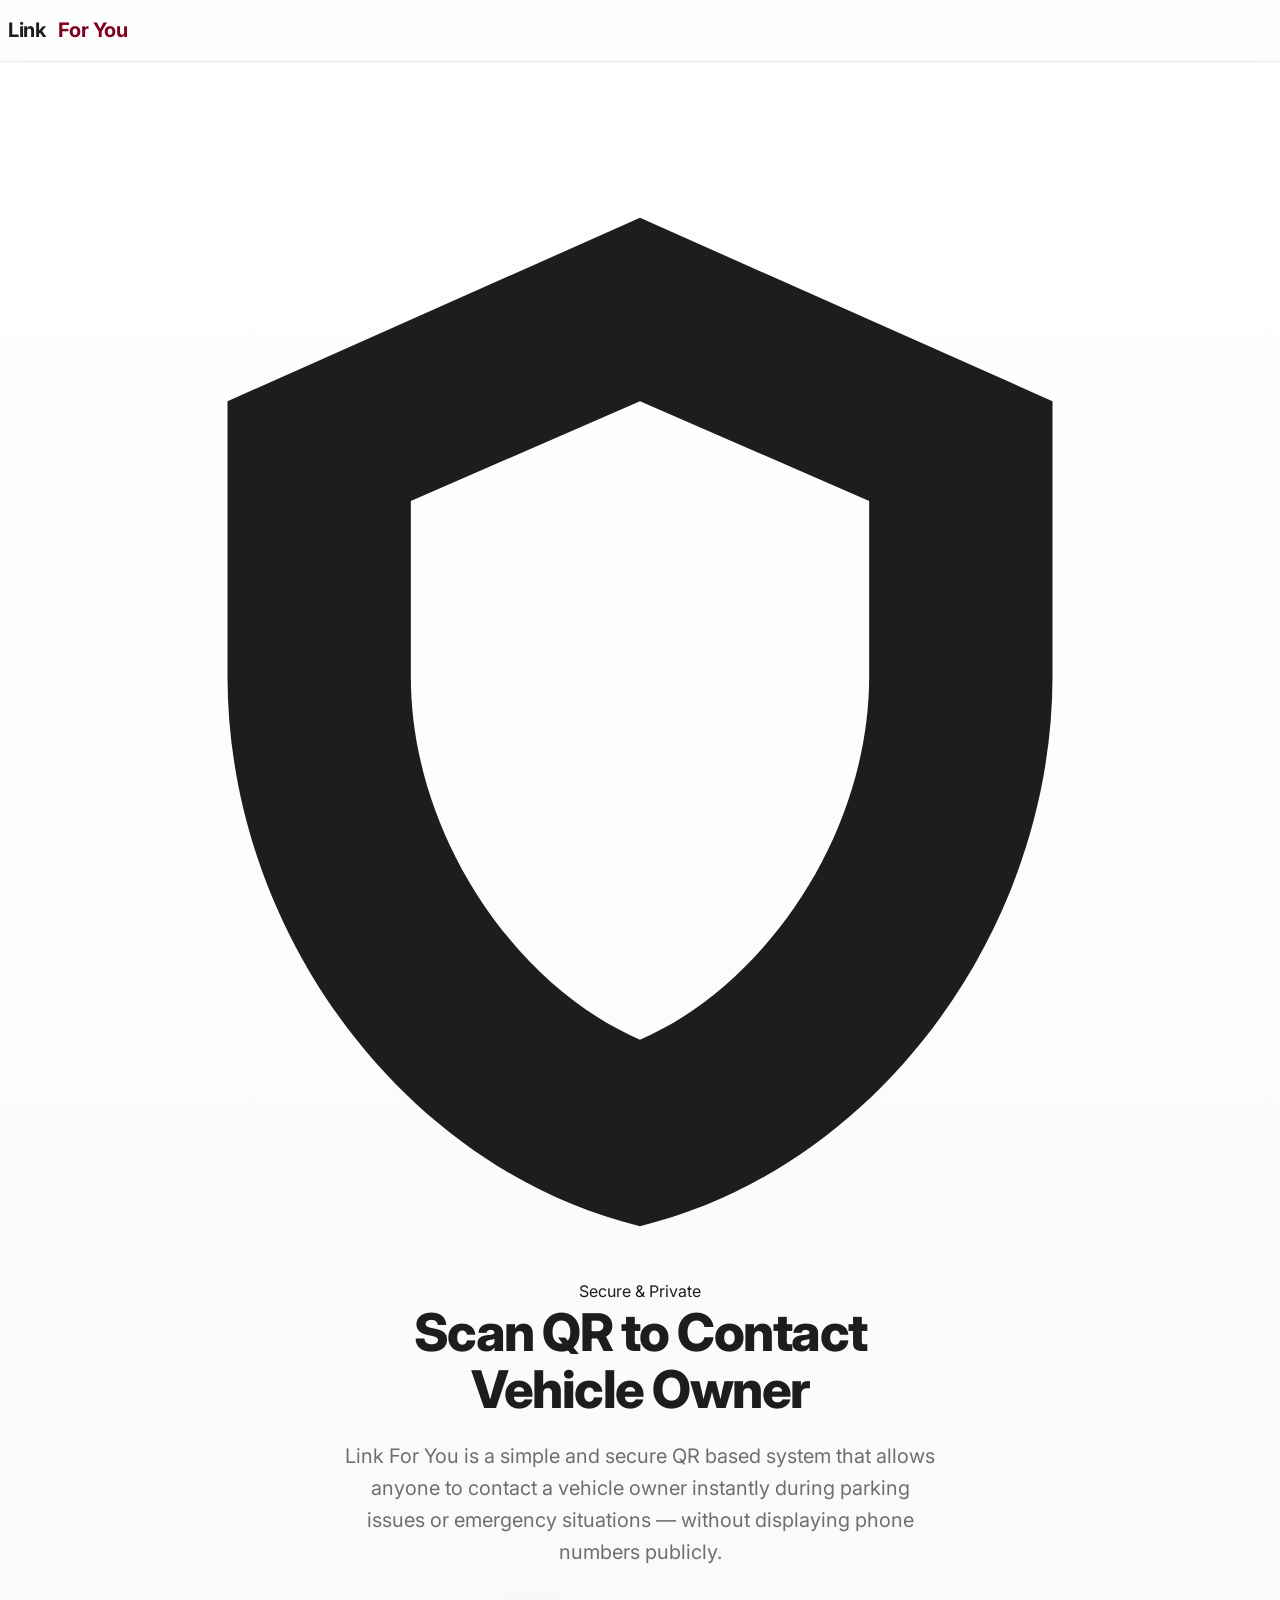
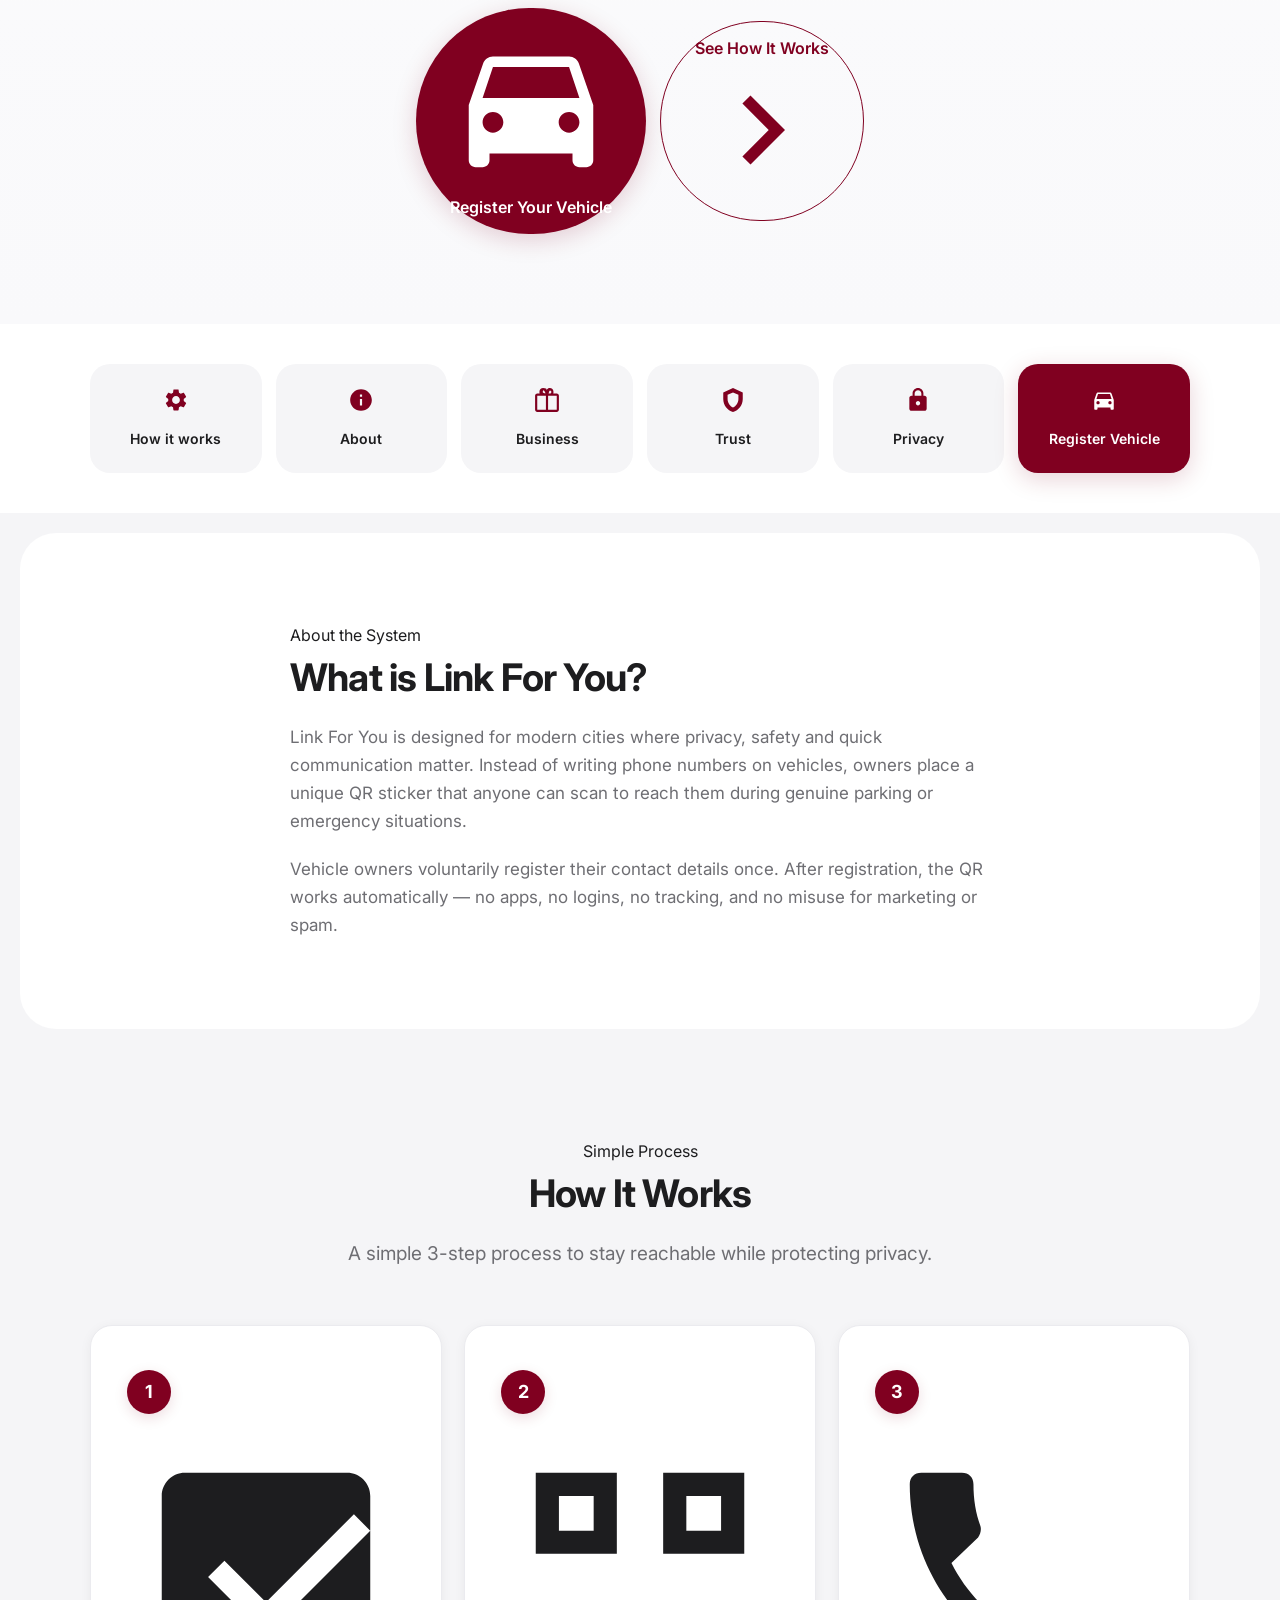
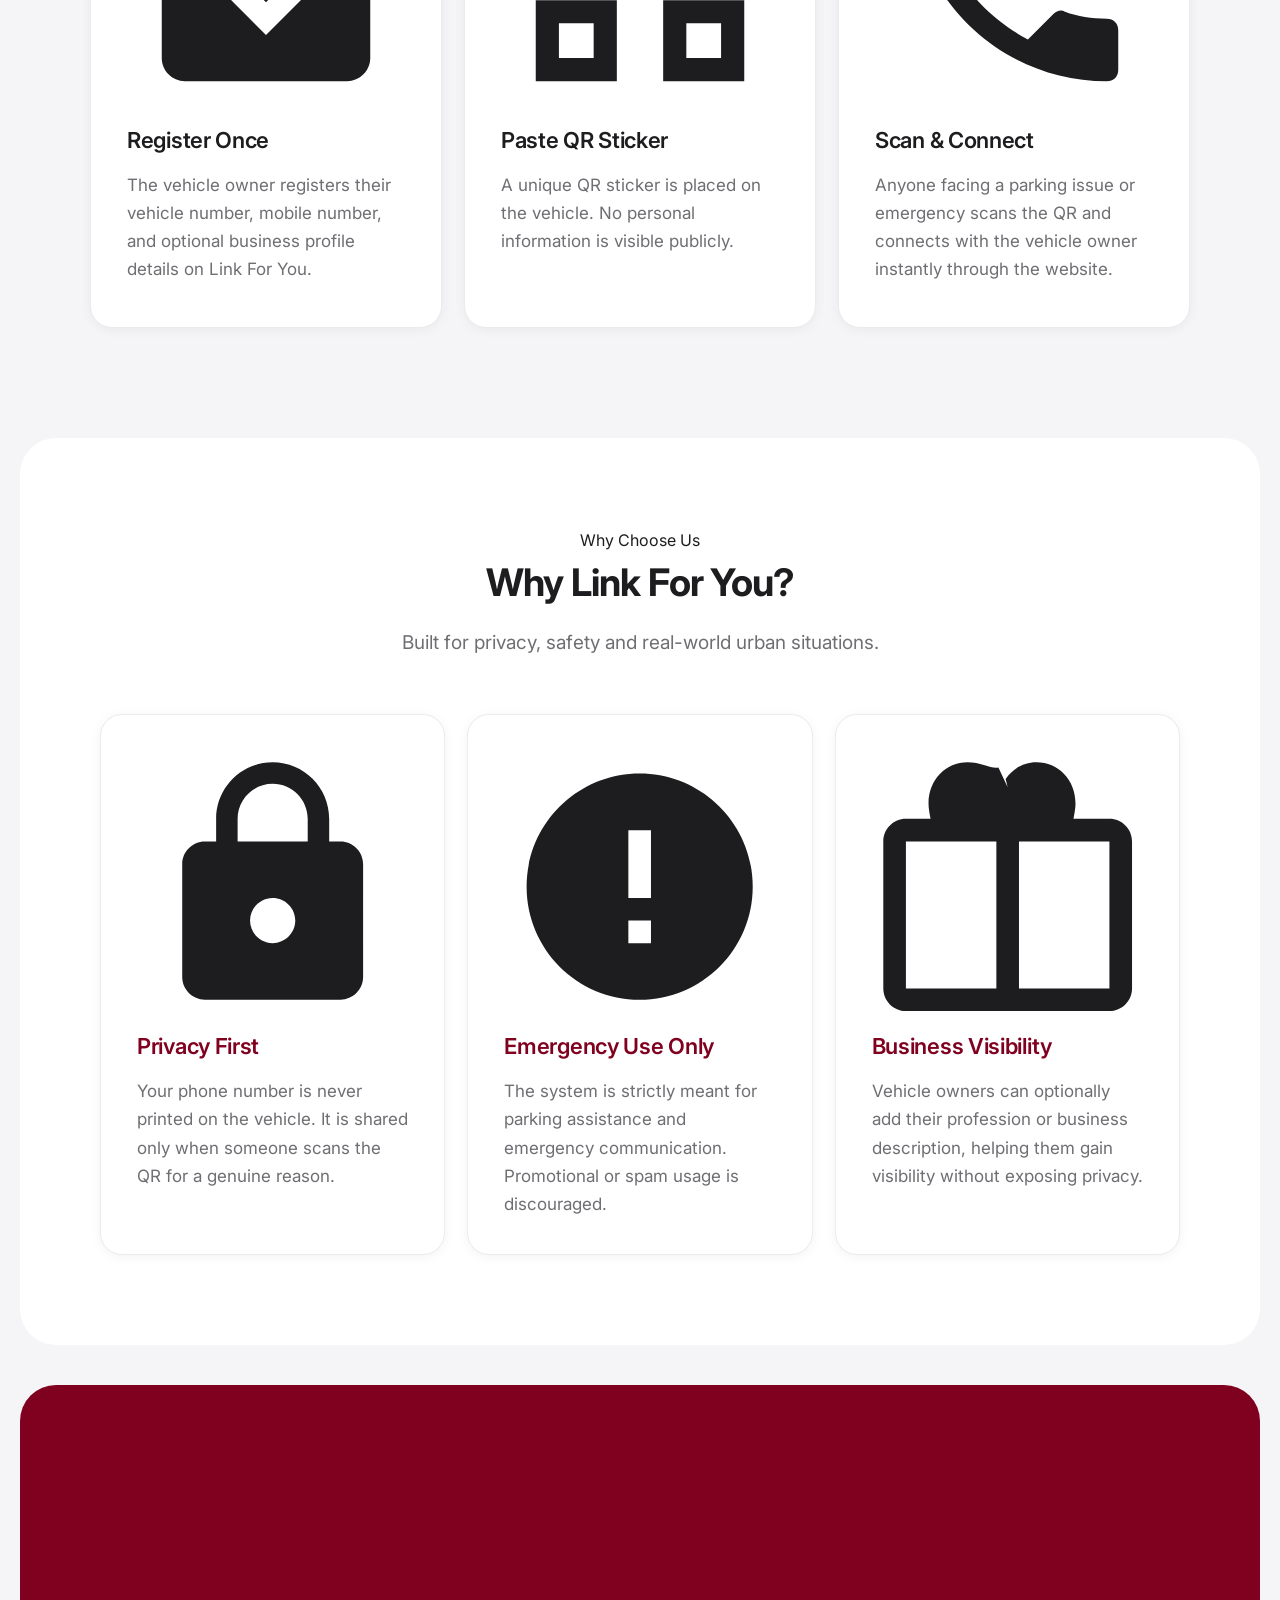
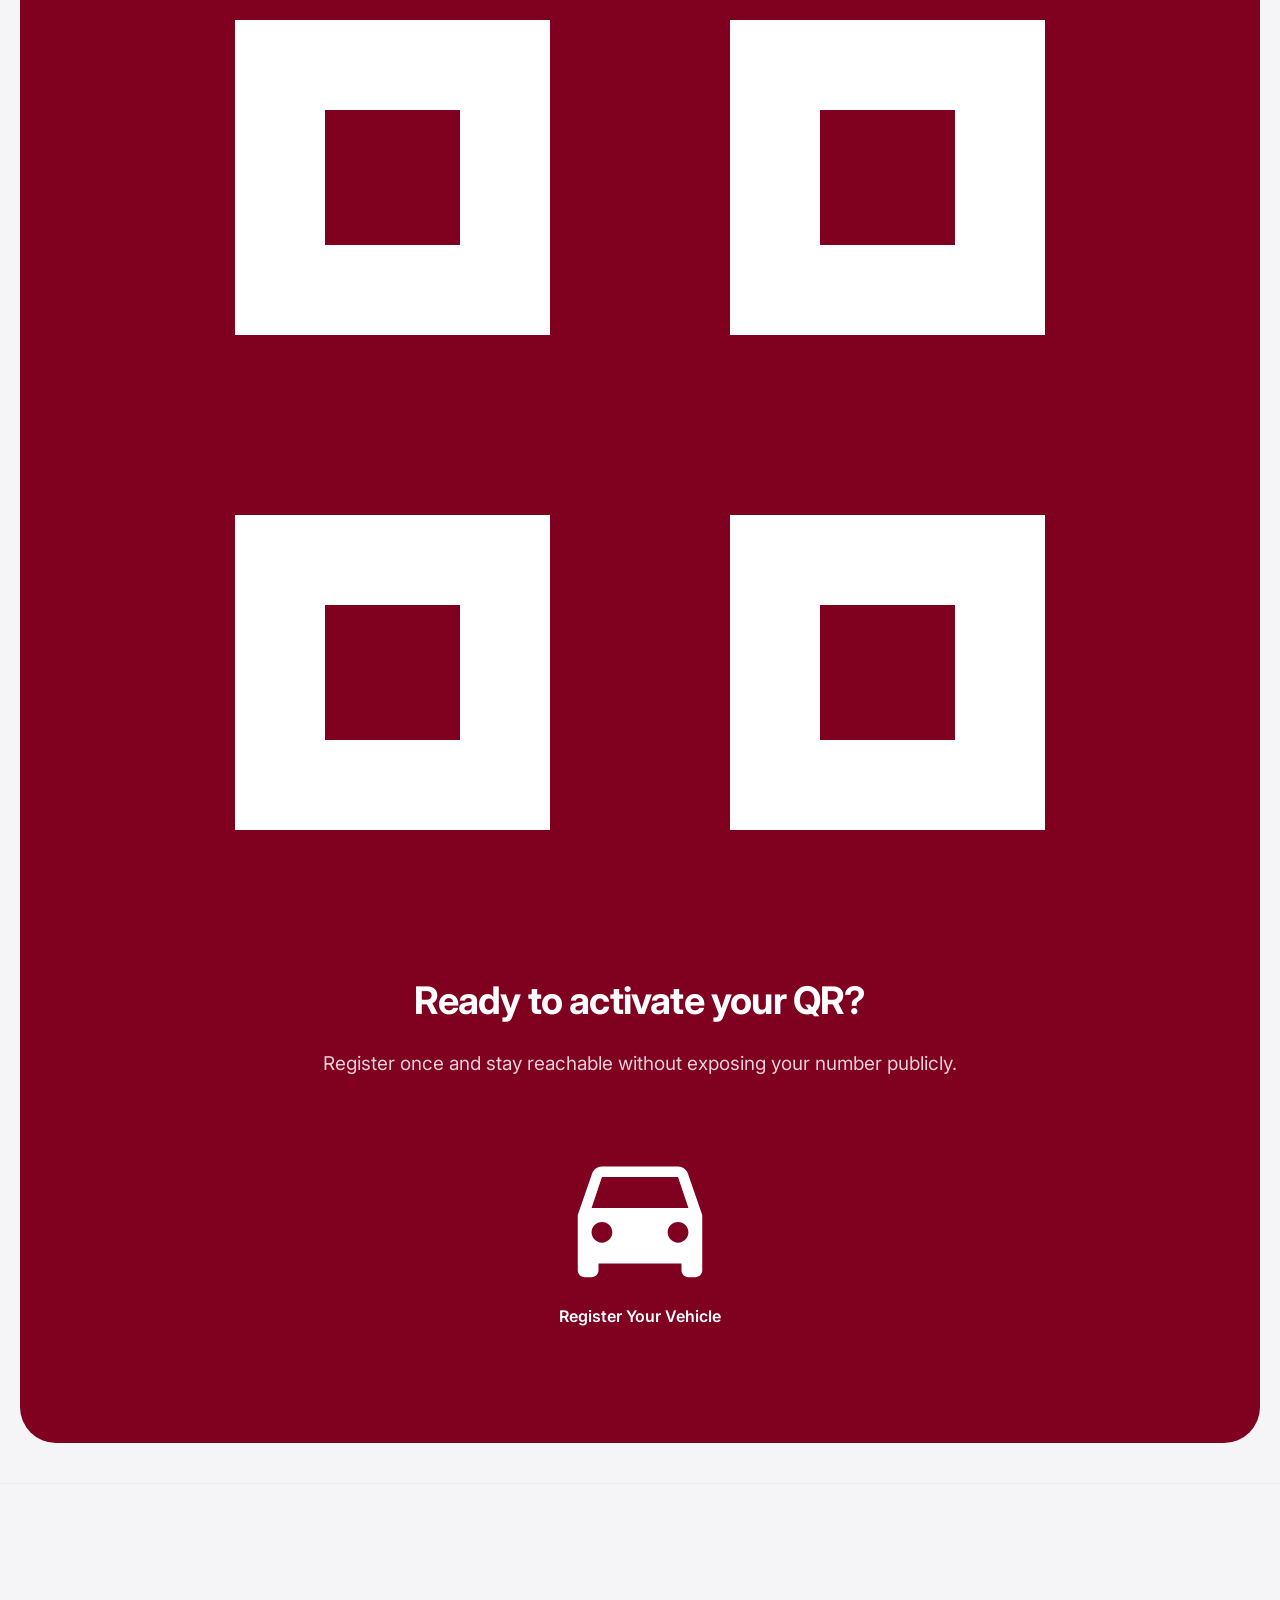
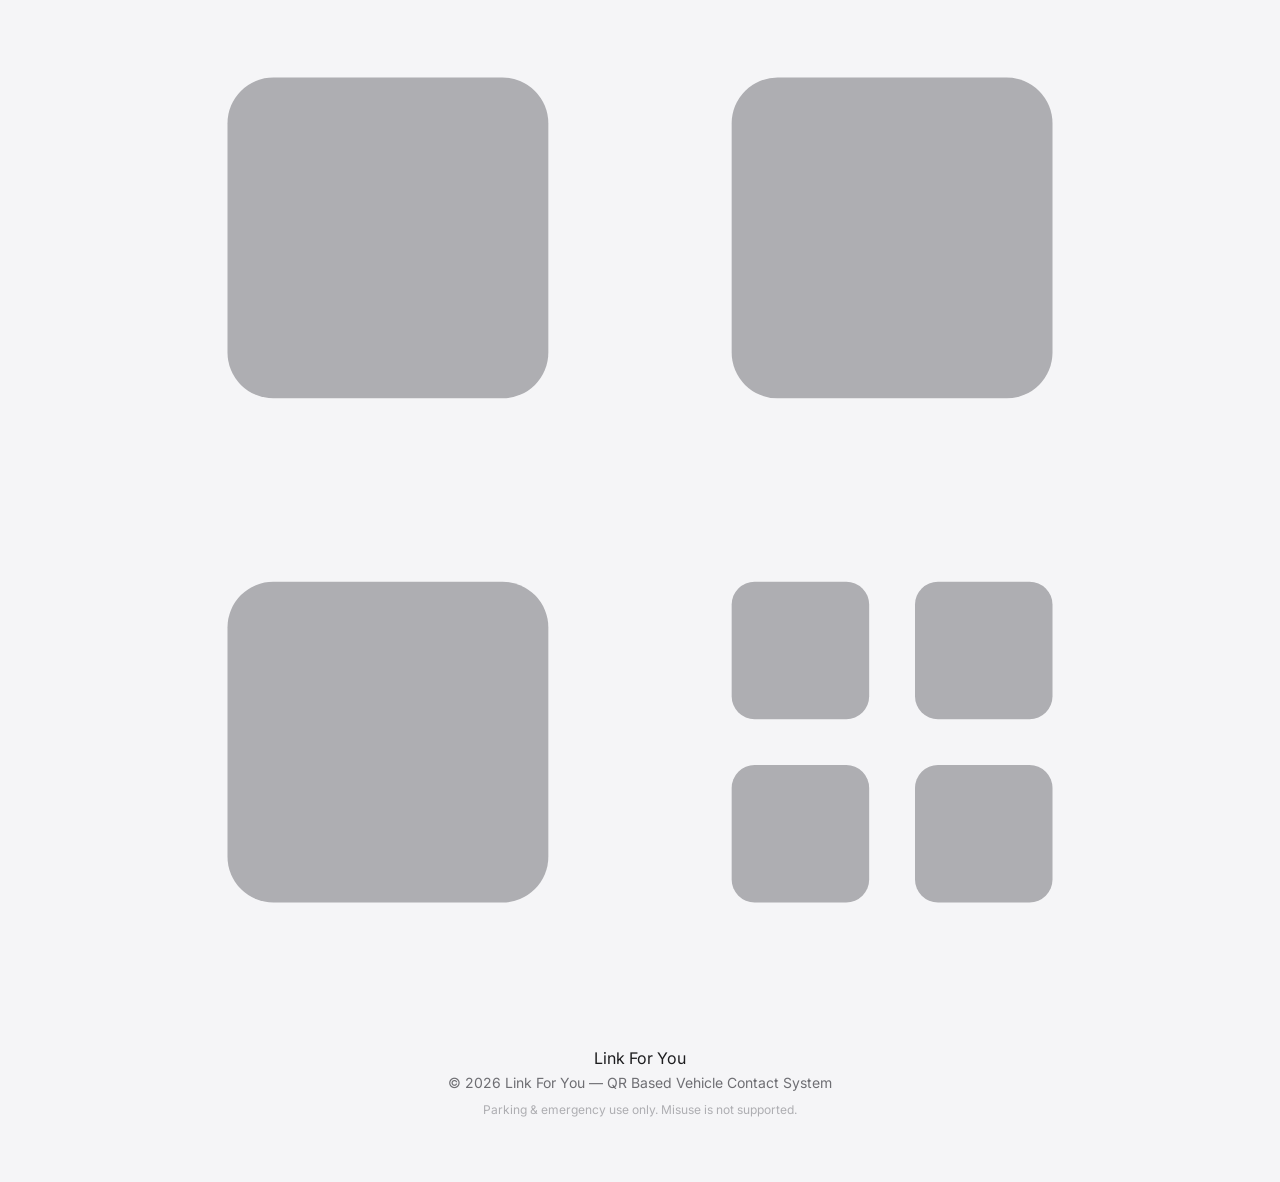
==== index.html @ 131e2dac "Rename index-1.html to index.html" ====
<!DOCTYPE html>
<html lang="en">

<head>

<meta charset="UTF-8">
<meta name="viewport" content="width=device-width, initial-scale=1.0">

<title>Link For You – QR Vehicle Contact System</title>

<link rel="preconnect" href="https://fonts.googleapis.com">
<link rel="preconnect" href="https://fonts.gstatic.com" crossorigin>
<link href="https://fonts.googleapis.com/css2?family=Inter:wght@300;400;500;600;700;800&display=swap" rel="stylesheet">

<link rel="stylesheet" href="./style.css">

<!-- PWA Manifest -->
<link rel="manifest" href="./manifest.json">

<!-- Theme -->
<meta name="theme-color" content="#800020">

<meta name="mobile-web-app-capable" content="yes">
<meta name="apple-mobile-web-app-capable" content="yes">

</head>

<body>

<!-- ================= NAVBAR ================= -->

<header class="navbar">
<div class="nav-container">
  <div class="logo">
    <div class="logo-icon">
      <svg viewBox="0 0 24 24" fill="none" xmlns="http://www.w3.org/2000/svg">
        <rect x="3" y="3" width="7" height="7" rx="1" fill="currentColor"/>
        <rect x="14" y="3" width="7" height="7" rx="1" fill="currentColor"/>
        <rect x="3" y="14" width="7" height="7" rx="1" fill="currentColor"/>
        <rect x="14" y="14" width="3" height="3" rx="0.5" fill="currentColor"/>
        <rect x="18" y="14" width="3" height="3" rx="0.5" fill="currentColor"/>
        <rect x="14" y="18" width="3" height="3" rx="0.5" fill="currentColor"/>
        <rect x="18" y="18" width="3" height="3" rx="0.5" fill="currentColor"/>
      </svg>
    </div>
    Link<span>&nbsp;For You</span>
  </div>
</div>
</header>


<!-- ================= HERO ================= -->

<section class="hero">
<div class="container hero-wrapper">

  <div class="hero-badge">
    <svg viewBox="0 0 24 24" fill="currentColor"><path d="M12 1L3 5v6c0 5.55 3.84 10.74 9 12 5.16-1.26 9-6.45 9-12V5l-9-4zm0 4l5 2.18V11c0 3.5-2.33 6.79-5 7.93C9.33 17.79 7 14.5 7 11V7.18L12 5z"/></svg>
    Secure &amp; Private
  </div>

  <h1>Scan QR to Contact<br>Vehicle Owner</h1>

  <p>
    Link For You is a simple and secure QR based system that allows anyone
    to contact a vehicle owner instantly during parking issues or
    emergency situations — without displaying phone numbers publicly.
  </p>

  <div class="hero-actions">
    <a href="register.html" class="btn-primary">
      <svg viewBox="0 0 24 24" fill="currentColor"><path d="M18.92 6.01C18.72 5.42 18.16 5 17.5 5h-11c-.66 0-1.21.42-1.42 1.01L3 12v8c0 .55.45 1 1 1h1c.55 0 1-.45 1-1v-1h12v1c0 .55.45 1 1 1h1c.55 0 1-.45 1-1v-8l-2.08-5.99zM6.5 16c-.83 0-1.5-.67-1.5-1.5S5.67 13 6.5 13s1.5.67 1.5 1.5S7.33 16 6.5 16zm11 0c-.83 0-1.5-.67-1.5-1.5s.67-1.5 1.5-1.5 1.5.67 1.5 1.5-.67 1.5-1.5 1.5zM5 11l1.5-4.5h11L19 11H5z"/></svg>
      Register Your Vehicle
    </a>
    <a href="#how" class="btn-secondary">
      See How It Works
      <svg viewBox="0 0 24 24" fill="currentColor"><path d="M8.59 16.59L13.17 12 8.59 7.41 10 6l6 6-6 6z"/></svg>
    </a>
  </div>

</div>
</section>


<!-- ================= NAV CARD MENU ================= -->

<section class="top-menu">
<div class="menu-container">

  <a href="#how" class="menu-card">
    <span class="menu-icon">
      <svg viewBox="0 0 24 24" fill="currentColor"><path d="M19.14 12.94c.04-.3.06-.61.06-.94s-.02-.64-.07-.94l2.03-1.58c.18-.14.23-.41.12-.61l-1.92-3.32c-.12-.22-.37-.29-.59-.22l-2.39.96c-.5-.38-1.03-.7-1.62-.94l-.36-2.54c-.04-.24-.24-.41-.48-.41h-3.84c-.24 0-.43.17-.47.41l-.36 2.54c-.59.24-1.13.57-1.62.94l-2.39-.96c-.22-.08-.47 0-.59.22L2.74 8.87c-.12.21-.08.47.12.61l2.03 1.58c-.05.3-.09.63-.09.94s.02.64.07.94l-2.03 1.58c-.18.14-.23.41-.12.61l1.92 3.32c.12.22.37.29.59.22l2.39-.96c.5.38 1.03.7 1.62.94l.36 2.54c.05.24.24.41.48.41h3.84c.24 0 .44-.17.47-.41l.36-2.54c.59-.24 1.13-.56 1.62-.94l2.39.96c.22.08.47 0 .59-.22l1.92-3.32c.12-.22.07-.47-.12-.61l-2.01-1.58zM12 15.6c-1.98 0-3.6-1.62-3.6-3.6s1.62-3.6 3.6-3.6 3.6 1.62 3.6 3.6-1.62 3.6-3.6 3.6z"/></svg>
    </span>
    How it works
  </a>

  <a href="about.html" class="menu-card">
    <span class="menu-icon">
      <svg viewBox="0 0 24 24" fill="currentColor"><path d="M12 2C6.48 2 2 6.48 2 12s4.48 10 10 10 10-4.48 10-10S17.52 2 12 2zm1 15h-2v-6h2v6zm0-8h-2V7h2v2z"/></svg>
    </span>
    About
  </a>

  <a href="business.html" class="menu-card">
    <span class="menu-icon">
      <svg viewBox="0 0 24 24" fill="currentColor"><path d="M20 6h-2.18c.07-.44.18-.88.18-1.36C18 2.54 16.46 1 14.55 1c-1.2 0-2.11.6-2.73 1.47L12 3.21l-.82-1.74C10.56 1.6 9.65 1 8.45 1 6.54 1 5 2.54 5 4.64c0 .48.1.92.18 1.36H3C1.9 6 1 6.9 1 8v13c0 1.1.9 2 2 2h18c1.1 0 2-.9 2-2V8c0-1.1-.9-2-2-2zm-5.45-3c.74 0 1.45.67 1.45 1.64 0 .97-.71 1.36-1.45 1.36h-1.1L14.07 4c.2-.44.69-.7 1.14-.7h-.66zM8.45 3c.45 0 .94.26 1.14.7l1.08 2H9.55C8.81 5.7 8.1 5.31 8.1 4.64 8.1 3.67 8.81 3 8.45 3zM3 21V8h8v13H3zm18 0H13V8h8v13z"/></svg>
    </span>
    Business
  </a>

  <a href="trust.html" class="menu-card">
    <span class="menu-icon">
      <svg viewBox="0 0 24 24" fill="currentColor"><path d="M12 1L3 5v6c0 5.55 3.84 10.74 9 12 5.16-1.26 9-6.45 9-12V5l-9-4zm0 4l5 2.18V11c0 3.5-2.33 6.79-5 7.93C9.33 17.79 7 14.5 7 11V7.18L12 5z"/></svg>
    </span>
    Trust
  </a>

  <a href="privacy.html" class="menu-card">
    <span class="menu-icon">
      <svg viewBox="0 0 24 24" fill="currentColor"><path d="M18 8h-1V6c0-2.76-2.24-5-5-5S7 3.24 7 6v2H6c-1.1 0-2 .9-2 2v10c0 1.1.9 2 2 2h12c1.1 0 2-.9 2-2V10c0-1.1-.9-2-2-2zm-6 9c-1.1 0-2-.9-2-2s.9-2 2-2 2 .9 2 2-.9 2-2 2zm3.1-9H8.9V6c0-1.71 1.39-3.1 3.1-3.1 1.71 0 3.1 1.39 3.1 3.1v2z"/></svg>
    </span>
    Privacy
  </a>

  <a href="register.html" class="menu-card register-card">
    <span class="menu-icon">
      <svg viewBox="0 0 24 24" fill="currentColor"><path d="M18.92 6.01C18.72 5.42 18.16 5 17.5 5h-11c-.66 0-1.21.42-1.42 1.01L3 12v8c0 .55.45 1 1 1h1c.55 0 1-.45 1-1v-1h12v1c0 .55.45 1 1 1h1c.55 0 1-.45 1-1v-8l-2.08-5.99zM6.5 16c-.83 0-1.5-.67-1.5-1.5S5.67 13 6.5 13s1.5.67 1.5 1.5S7.33 16 6.5 16zm11 0c-.83 0-1.5-.67-1.5-1.5s.67-1.5 1.5-1.5 1.5.67 1.5 1.5-.67 1.5-1.5 1.5zM5 11l1.5-4.5h11L19 11H5z"/></svg>
    </span>
    Register Vehicle
  </a>

</div>
</section>


<!-- ================= WHAT IS ================= -->

<section class="section light">
<div class="container narrow">

  <div class="section-tag">About the System</div>
  <h2>What is Link For You?</h2>

  <p>
    Link For You is designed for modern cities where privacy, safety and quick
    communication matter. Instead of writing phone numbers on vehicles,
    owners place a unique QR sticker that anyone can scan to reach them
    during genuine parking or emergency situations.
  </p>

  <p style="margin-top:20px;">
    Vehicle owners voluntarily register their contact details once.
    After registration, the QR works automatically — no apps, no logins,
    no tracking, and no misuse for marketing or spam.
  </p>

</div>
</section>


<!-- ================= HOW IT WORKS ================= -->

<section class="section" id="how">
<div class="container">

  <div class="section-header">
    <div class="section-tag">Simple Process</div>
    <h2>How It Works</h2>
    <p class="section-sub">A simple 3-step process to stay reachable while protecting privacy.</p>
  </div>

  <div class="steps-grid">

    <div class="step-card">
      <div class="step-number">
        <span>1</span>
      </div>
      <div class="step-icon">
        <svg viewBox="0 0 24 24" fill="currentColor"><path d="M19 3H5c-1.1 0-2 .9-2 2v14c0 1.1.9 2 2 2h14c1.1 0 2-.9 2-2V5c0-1.1-.9-2-2-2zm-7 14l-5-5 1.41-1.41L12 14.17l7.59-7.59L21 8l-9 9z"/></svg>
      </div>
      <h3>Register Once</h3>
      <p>The vehicle owner registers their vehicle number, mobile number, and optional business profile details on Link For You.</p>
    </div>

    <div class="step-card">
      <div class="step-number">
        <span>2</span>
      </div>
      <div class="step-icon">
        <svg viewBox="0 0 24 24" fill="currentColor"><path d="M3 3h7v7H3V3zm11 0h7v7h-7V3zm0 11h7v7h-7v-7zm-11 0h7v7H3v-7zm2-9v3h3V5H5zm11 0v3h3V5h-3zm0 11v3h3v-3h-3zm-11 0v3h3v-3H5z"/></svg>
      </div>
      <h3>Paste QR Sticker</h3>
      <p>A unique QR sticker is placed on the vehicle. No personal information is visible publicly.</p>
    </div>

    <div class="step-card">
      <div class="step-number">
        <span>3</span>
      </div>
      <div class="step-icon">
        <svg viewBox="0 0 24 24" fill="currentColor"><path d="M6.6 10.8c1.4 2.8 3.8 5.1 6.6 6.6l2.2-2.2c.3-.3.7-.4 1-.2 1.1.4 2.3.6 3.6.6.6 0 1 .4 1 1V20c0 .6-.4 1-1 1-9.4 0-17-7.6-17-17 0-.6.4-1 1-1h3.5c.6 0 1 .4 1 1 0 1.3.2 2.5.6 3.6.1.3 0 .7-.2 1L6.6 10.8z"/></svg>
      </div>
      <h3>Scan &amp; Connect</h3>
      <p>Anyone facing a parking issue or emergency scans the QR and connects with the vehicle owner instantly through the website.</p>
    </div>

  </div>

</div>
</section>


<!-- ================= WHY SECTION ================= -->

<section class="section light">
<div class="container">

  <div class="section-header">
    <div class="section-tag">Why Choose Us</div>
    <h2>Why Link For You?</h2>
    <p class="section-sub">Built for privacy, safety and real-world urban situations.</p>
  </div>

  <div class="feature-grid">

    <div class="feature-card">
      <div class="feature-icon">
        <svg viewBox="0 0 24 24" fill="currentColor"><path d="M18 8h-1V6c0-2.76-2.24-5-5-5S7 3.24 7 6v2H6c-1.1 0-2 .9-2 2v10c0 1.1.9 2 2 2h12c1.1 0 2-.9 2-2V10c0-1.1-.9-2-2-2zm-6 9c-1.1 0-2-.9-2-2s.9-2 2-2 2 .9 2 2-.9 2-2 2zm3.1-9H8.9V6c0-1.71 1.39-3.1 3.1-3.1 1.71 0 3.1 1.39 3.1 3.1v2z"/></svg>
      </div>
      <h3>Privacy First</h3>
      <p>Your phone number is never printed on the vehicle. It is shared only when someone scans the QR for a genuine reason.</p>
    </div>

    <div class="feature-card">
      <div class="feature-icon">
        <svg viewBox="0 0 24 24" fill="currentColor"><path d="M12 2C6.48 2 2 6.48 2 12s4.48 10 10 10 10-4.48 10-10S17.52 2 12 2zm1 15h-2v-2h2v2zm0-4h-2V7h2v6z"/></svg>
      </div>
      <h3>Emergency Use Only</h3>
      <p>The system is strictly meant for parking assistance and emergency communication. Promotional or spam usage is discouraged.</p>
    </div>

    <div class="feature-card">
      <div class="feature-icon">
        <svg viewBox="0 0 24 24" fill="currentColor"><path d="M20 6h-2.18c.07-.44.18-.88.18-1.36C18 2.54 16.46 1 14.55 1c-1.2 0-2.11.6-2.73 1.47L12 3.21l-.82-1.74C10.56 1.6 9.65 1 8.45 1 6.54 1 5 2.54 5 4.64c0 .48.1.92.18 1.36H3C1.9 6 1 6.9 1 8v13c0 1.1.9 2 2 2h18c1.1 0 2-.9 2-2V8c0-1.1-.9-2-2-2zM3 21V8h8v13H3zm18 0H13V8h8v13z"/></svg>
      </div>
      <h3>Business Visibility</h3>
      <p>Vehicle owners can optionally add their profession or business description, helping them gain visibility without exposing privacy.</p>
    </div>

  </div>

</div>
</section>


<!-- ================= CTA ================= -->

<section class="section cta-section">
<div class="container text-center">

  <div class="cta-icon">
    <svg viewBox="0 0 24 24" fill="currentColor"><path d="M3 3h7v7H3V3zm11 0h7v7h-7V3zm0 11h7v7h-7v-7zm-11 0h7v7H3v-7zm2-9v3h3V5H5zm11 0v3h3V5h-3zm0 11v3h3v-3h-3zm-11 0v3h3v-3H5z"/></svg>
  </div>

  <h2>Ready to activate your QR?</h2>

  <p>Register once and stay reachable without exposing your number publicly.</p>

  <a href="register.html" class="btn-primary large-btn">
    <svg viewBox="0 0 24 24" fill="currentColor"><path d="M18.92 6.01C18.72 5.42 18.16 5 17.5 5h-11c-.66 0-1.21.42-1.42 1.01L3 12v8c0 .55.45 1 1 1h1c.55 0 1-.45 1-1v-1h12v1c0 .55.45 1 1 1h1c.55 0 1-.45 1-1v-8l-2.08-5.99zM6.5 16c-.83 0-1.5-.67-1.5-1.5S5.67 13 6.5 13s1.5.67 1.5 1.5S7.33 16 6.5 16zm11 0c-.83 0-1.5-.67-1.5-1.5s.67-1.5 1.5-1.5 1.5.67 1.5 1.5-.67 1.5-1.5 1.5zM5 11l1.5-4.5h11L19 11H5z"/></svg>
    Register Your Vehicle
  </a>

</div>
</section>


<!-- ================= FOOTER ================= -->

<footer class="footer">
<div class="container text-center">

  <div class="footer-logo">
    <div class="logo-icon small">
      <svg viewBox="0 0 24 24" fill="none"><rect x="3" y="3" width="7" height="7" rx="1" fill="currentColor"/><rect x="14" y="3" width="7" height="7" rx="1" fill="currentColor"/><rect x="3" y="14" width="7" height="7" rx="1" fill="currentColor"/><rect x="14" y="14" width="3" height="3" rx="0.5" fill="currentColor"/><rect x="18" y="14" width="3" height="3" rx="0.5" fill="currentColor"/><rect x="14" y="18" width="3" height="3" rx="0.5" fill="currentColor"/><rect x="18" y="18" width="3" height="3" rx="0.5" fill="currentColor"/></svg>
    </div>
    Link For You
  </div>

  <p>© 2026 Link For You — QR Based Vehicle Contact System</p>

  <p class="small">Parking &amp; emergency use only. Misuse is not supported.</p>

</div>
</footer>


<!-- ================= SERVICE WORKER — UNTOUCHED ================= -->

<script>

if ('serviceWorker' in navigator) {

window.addEventListener('load', function() {

navigator.serviceWorker.register('./service-worker.js')
.then(function(reg){

console.log("Service Worker Registered", reg);

}).catch(function(err){

console.log("Service Worker Error", err);

});

});

}

</script>


</body>
</html>
---- style.css ----
/* ======================================================
   Link For You / Bharat.io — Premium CSS
   Maroon #800020 | White #FFFFFF | Silver/Cream accents
   ====================================================== */

@import url('https://fonts.googleapis.com/css2?family=Inter:wght@300;400;500;600;700;800&display=swap');

/* ================= ROOT ================= */

:root {
  --primary:        #800020;
  --primary-dark:   #5c0018;
  --primary-light:  #fdf0f3;
  --primary-glow:   rgba(128,0,32,0.14);

  --white:          #ffffff;
  --bg:             #f5f5f7;
  --card:           #ffffff;
  --border:         #d8d8dc;
  --border-soft:    #ebebef;

  --text:           #1d1d1f;
  --muted:          #6e6e73;
  --subtle:         #aeaeb2;

  --radius:         22px;
  --radius-sm:      12px;
  --radius-xl:      36px;

  --shadow-sm:      0 2px 12px rgba(0,0,0,0.05);
  --shadow:         0 6px 28px rgba(0,0,0,0.07);
  --shadow-md:      0 14px 44px rgba(0,0,0,0.10);
  --shadow-maroon:  0 6px 24px rgba(128,0,32,0.18);

  --trans:          0.26s cubic-bezier(0.4,0,0.2,1);
}

/* ================= RESET ================= */

*, *::before, *::after {
  margin: 0;
  padding: 0;
  box-sizing: border-box;
}

html { scroll-behavior: smooth; }

body {
  font-family: 'Inter', -apple-system, BlinkMacSystemFont, sans-serif;
  background: var(--bg);
  color: var(--text);
  line-height: 1.55;
  -webkit-font-smoothing: antialiased;
  overflow-x: hidden;
}

/* ================= CONTAINER ================= */

.container {
  width: 90%;
  max-width: 1100px;
  margin: 0 auto;
}

.narrow { max-width: 700px; }

/* ================= SECTIONS ================= */

.section {
  padding: 90px 20px;
}

.section.light {
  background: var(--white);
  border-radius: var(--radius-xl);
  margin: 20px;
}

/* ================= NAVBAR ================= */

.navbar {
  height: 62px;
  background: rgba(255,255,255,0.82);
  backdrop-filter: blur(18px);
  -webkit-backdrop-filter: blur(18px);
  border-bottom: 1px solid var(--border-soft);
  position: sticky;
  top: 0;
  z-index: 1000;
  display: flex;
  align-items: center;
}

.nav-container {
  height: 100%;
  display: flex;
  align-items: center;
  justify-content: space-between;
}

/* Logo */
.logo {
  font-size: 20px;
  font-weight: 700;
  letter-spacing: -0.5px;
  display: flex;
  align-items: center;
  gap: 8px;
  text-decoration: none;
  color: var(--text);
}

.logo span  { color: var(--primary); }

/* "L" box before logo text */
.logo-box {
  background: var(--primary);
  color: #fff;
  width: 30px;
  height: 30px;
  border-radius: 8px;
  display: inline-flex;
  align-items: center;
  justify-content: center;
  font-size: 15px;
  font-weight: 700;
  flex-shrink: 0;
}

/* Nav links */
nav { display: flex; align-items: center; gap: 28px; }

nav a {
  font-size: 14px;
  color: var(--muted);
  text-decoration: none;
  font-weight: 500;
  transition: color var(--trans);
}
nav a:hover { color: var(--primary); }

/* ================= HERO ================= */

.hero {
  padding: 110px 20px 90px;
  text-align: center;
  background: linear-gradient(180deg, #ffffff 0%, #f9f9fb 100%);
}

.hero h1 {
  font-size: 52px;
  font-weight: 800;
  letter-spacing: -1.5px;
  line-height: 1.1;
  margin-bottom: 22px;
  color: var(--text);
}

.hero p {
  font-size: 20px;
  color: var(--muted);
  max-width: 600px;
  margin: 0 auto 40px;
  font-weight: 400;
  line-height: 1.6;
}

/* ================= HERO BUTTONS ================= */

.hero-actions {
  display: flex;
  justify-content: center;
  align-items: center;
  gap: 14px;
  flex-wrap: wrap;
}

/* ================= BUTTONS ================= */

.btn-primary {
  background: var(--primary);
  color: #fff;
  padding: 14px 32px;
  border-radius: 980px;
  font-weight: 600;
  font-size: 16px;
  text-decoration: none;
  display: inline-block;
  box-shadow: var(--shadow-maroon);
  transition: background var(--trans), transform var(--trans), box-shadow var(--trans);
  border: none;
  cursor: pointer;
}
.btn-primary:hover {
  background: var(--primary-dark);
  transform: scale(1.03);
  box-shadow: 0 10px 32px rgba(128,0,32,0.26);
}
.btn-primary:active { transform: scale(0.98); }

.btn-secondary {
  background: transparent;
  color: var(--primary);
  padding: 14px 32px;
  border-radius: 980px;
  font-weight: 600;
  font-size: 16px;
  text-decoration: none;
  display: inline-block;
  border: 1.5px solid var(--primary);
  transition: background var(--trans), transform var(--trans);
}
.btn-secondary:hover {
  background: var(--primary-light);
  transform: scale(1.03);
}

.btn-white {
  background: #fff;
  color: var(--primary);
  padding: 16px 42px;
  border-radius: 980px;
  font-weight: 700;
  font-size: 17px;
  text-decoration: none;
  display: inline-block;
  transition: transform var(--trans), box-shadow var(--trans);
  box-shadow: 0 4px 20px rgba(0,0,0,0.12);
}
.btn-white:hover {
  transform: scale(1.04);
  box-shadow: 0 8px 28px rgba(0,0,0,0.2);
}

/* ================= TOP MENU CARDS ================= */

.top-menu {
  padding: 40px 0;
  background: var(--white);
}

.menu-container {
  display: grid;
  grid-template-columns: repeat(auto-fit, minmax(130px, 1fr));
  gap: 14px;
  width: 90%;
  max-width: 1100px;
  margin: 0 auto;
}

.menu-card {
  background: var(--bg);
  padding: 22px 14px;
  border-radius: 20px;
  text-decoration: none;
  color: var(--text);
  text-align: center;
  font-size: 14px;
  font-weight: 600;
  display: flex;
  flex-direction: column;
  align-items: center;
  gap: 10px;
  border: 1px solid transparent;
  transition: transform var(--trans), border-color var(--trans), box-shadow var(--trans), background var(--trans);
}

.menu-card svg {
  width: 26px;
  height: 26px;
  fill: var(--primary);
}

.menu-card:hover {
  background: var(--white);
  border-color: var(--primary);
  box-shadow: var(--shadow);
  transform: translateY(-4px);
}

/* Register card */
.register-card {
  background: var(--primary);
  color: #fff;
  box-shadow: var(--shadow-maroon);
}
.register-card svg { fill: #fff; }
.register-card:hover {
  background: var(--primary-dark);
  border-color: transparent;
  color: #fff;
}

/* ================= SECTION HEADER ================= */

h2 {
  font-size: 38px;
  font-weight: 700;
  letter-spacing: -0.8px;
  margin-bottom: 16px;
  color: var(--text);
}

h3 {
  font-size: 22px;
  font-weight: 600;
  letter-spacing: -0.3px;
  margin-bottom: 14px;
  color: var(--text);
}

p { font-size: 17px; color: var(--muted); line-height: 1.65; }

.section-header {
  text-align: center;
  max-width: 680px;
  margin: 0 auto 56px;
}

.section-sub {
  font-size: 19px;
  color: var(--muted);
  line-height: 1.6;
}

/* ================= STEPS GRID ================= */

.steps-grid {
  display: grid;
  grid-template-columns: repeat(auto-fit, minmax(280px, 1fr));
  gap: 22px;
}

.step-card {
  background: var(--card);
  padding: 44px 36px;
  border-radius: var(--radius);
  border: 1px solid var(--border-soft);
  box-shadow: var(--shadow-sm);
  text-align: left;
  transition: transform var(--trans), box-shadow var(--trans), border-color var(--trans);
}

.step-card:hover {
  transform: translateY(-6px);
  box-shadow: var(--shadow-md);
  border-color: var(--primary);
}

.step-number {
  width: 44px;
  height: 44px;
  background: var(--primary);
  color: #fff;
  border-radius: 50%;
  display: flex;
  align-items: center;
  justify-content: center;
  font-weight: 700;
  font-size: 18px;
  margin-bottom: 24px;
  box-shadow: 0 4px 14px var(--primary-glow);
}

/* ================= FEATURE GRID ================= */

.feature-grid {
  display: grid;
  grid-template-columns: repeat(auto-fit, minmax(260px, 1fr));
  gap: 22px;
}

.feature-card {
  background: var(--card);
  padding: 36px;
  border-radius: var(--radius);
  border: 1px solid var(--border-soft);
  box-shadow: var(--shadow-sm);
  transition: transform var(--trans), box-shadow var(--trans);
}
.feature-card:hover {
  transform: translateY(-4px);
  box-shadow: var(--shadow-md);
}
.feature-card h3 { color: var(--primary); }

/* ================= FORM ================= */

.form-card {
  background: var(--card);
  padding: 50px;
  border-radius: 32px;
  border: 1px solid var(--border);
  max-width: 600px;
  margin: 60px auto;
  box-shadow: var(--shadow);
}

.form-card h2 {
  text-align: center;
  font-size: 28px;
  margin-bottom: 32px;
}

input, textarea, select {
  width: 100%;
  padding: 15px 18px;
  border-radius: var(--radius-sm);
  border: 1.5px solid var(--border);
  font-size: 16px;
  font-family: inherit;
  background: var(--bg);
  color: var(--text);
  margin-bottom: 20px;
  transition: border-color var(--trans), box-shadow var(--trans), background var(--trans);
  outline: none;
  appearance: none;
}
input:focus, textarea:focus, select:focus {
  border-color: var(--primary);
  background: #fff;
  box-shadow: 0 0 0 4px var(--primary-light);
}
input::placeholder, textarea::placeholder { color: var(--subtle); }

label {
  display: block;
  font-weight: 600;
  margin-bottom: 8px;
  font-size: 14px;
  color: var(--text);
}

/* ================= CTA SECTION ================= */

.cta-section {
  text-align: center;
  padding: 100px 20px;
  background: var(--primary);
  color: white;
  border-radius: var(--radius-xl);
  margin: 40px 20px;
}

.cta-section h2 { color: #fff; margin-bottom: 18px; }
.cta-section p  { color: rgba(255,255,255,0.82); margin-bottom: 38px; font-size: 19px; }

/* ================= FOOTER ================= */

.footer {
  padding: 56px 20px;
  text-align: center;
  border-top: 1px solid var(--border-soft);
}

.footer p        { font-size: 14px; color: var(--muted); margin-bottom: 6px; }
.footer .small   { font-size: 12px; color: var(--subtle); }

/* text-center utility */
.text-center { text-align: center; }

/* ================= WHATSAPP FLOAT ================= */

.whatsapp-float {
  position: fixed;
  bottom: 28px;
  right: 24px;
  background: #25D366;
  width: 58px;
  height: 58px;
  border-radius: 50%;
  display: flex;
  align-items: center;
  justify-content: center;
  box-shadow: 0 8px 24px rgba(37,211,102,0.32);
  z-index: 999;
  transition: transform var(--trans);
}
.whatsapp-float:hover { transform: scale(1.1) rotate(10deg); }
.whatsapp-float svg   { fill: #fff; width: 30px; height: 30px; }

/* ================= RESPONSIVE ================= */

@media (max-width: 768px) {
  .section { padding: 64px 20px; }
  .section.light { margin: 10px; border-radius: 28px; }
  .cta-section   { margin: 20px 10px; border-radius: 28px; padding: 72px 20px; }
  .hero h1 { font-size: 38px; }
  .hero p  { font-size: 18px; }
  .menu-container { grid-template-columns: repeat(2, 1fr); }
  .step-card, .feature-card { padding: 30px 24px; }
  .form-card { padding: 30px 20px; margin: 20px; }
  h2 { font-size: 32px; }
}

@media (max-width: 480px) {
  .hero { padding: 80px 16px 60px; }
  .hero h1 { font-size: 32px; letter-spacing: -1px; }
  .hero-actions {
    flex-direction: column;
    width: 100%;
    padding: 0 16px;
  }
  .btn-primary,
  .btn-secondary {
    width: 100%;
    text-align: center;
  }
  .menu-container { grid-template-columns: 1fr; }
  h2 { font-size: 28px; }
  p  { font-size: 16px; }
}

/* ================= SELECTION ================= */
::selection { background: rgba(128,0,32,0.12); color: var(--primary-dark); }

/* ================= SCROLLBAR ================= */
::-webkit-scrollbar { width: 5px; }
::-webkit-scrollbar-track { background: #f5f5f7; }
::-webkit-scrollbar-thumb { background: #c8c8cc; border-radius: 3px; }
::-webkit-scrollbar-thumb:hover { background: var(--primary); }
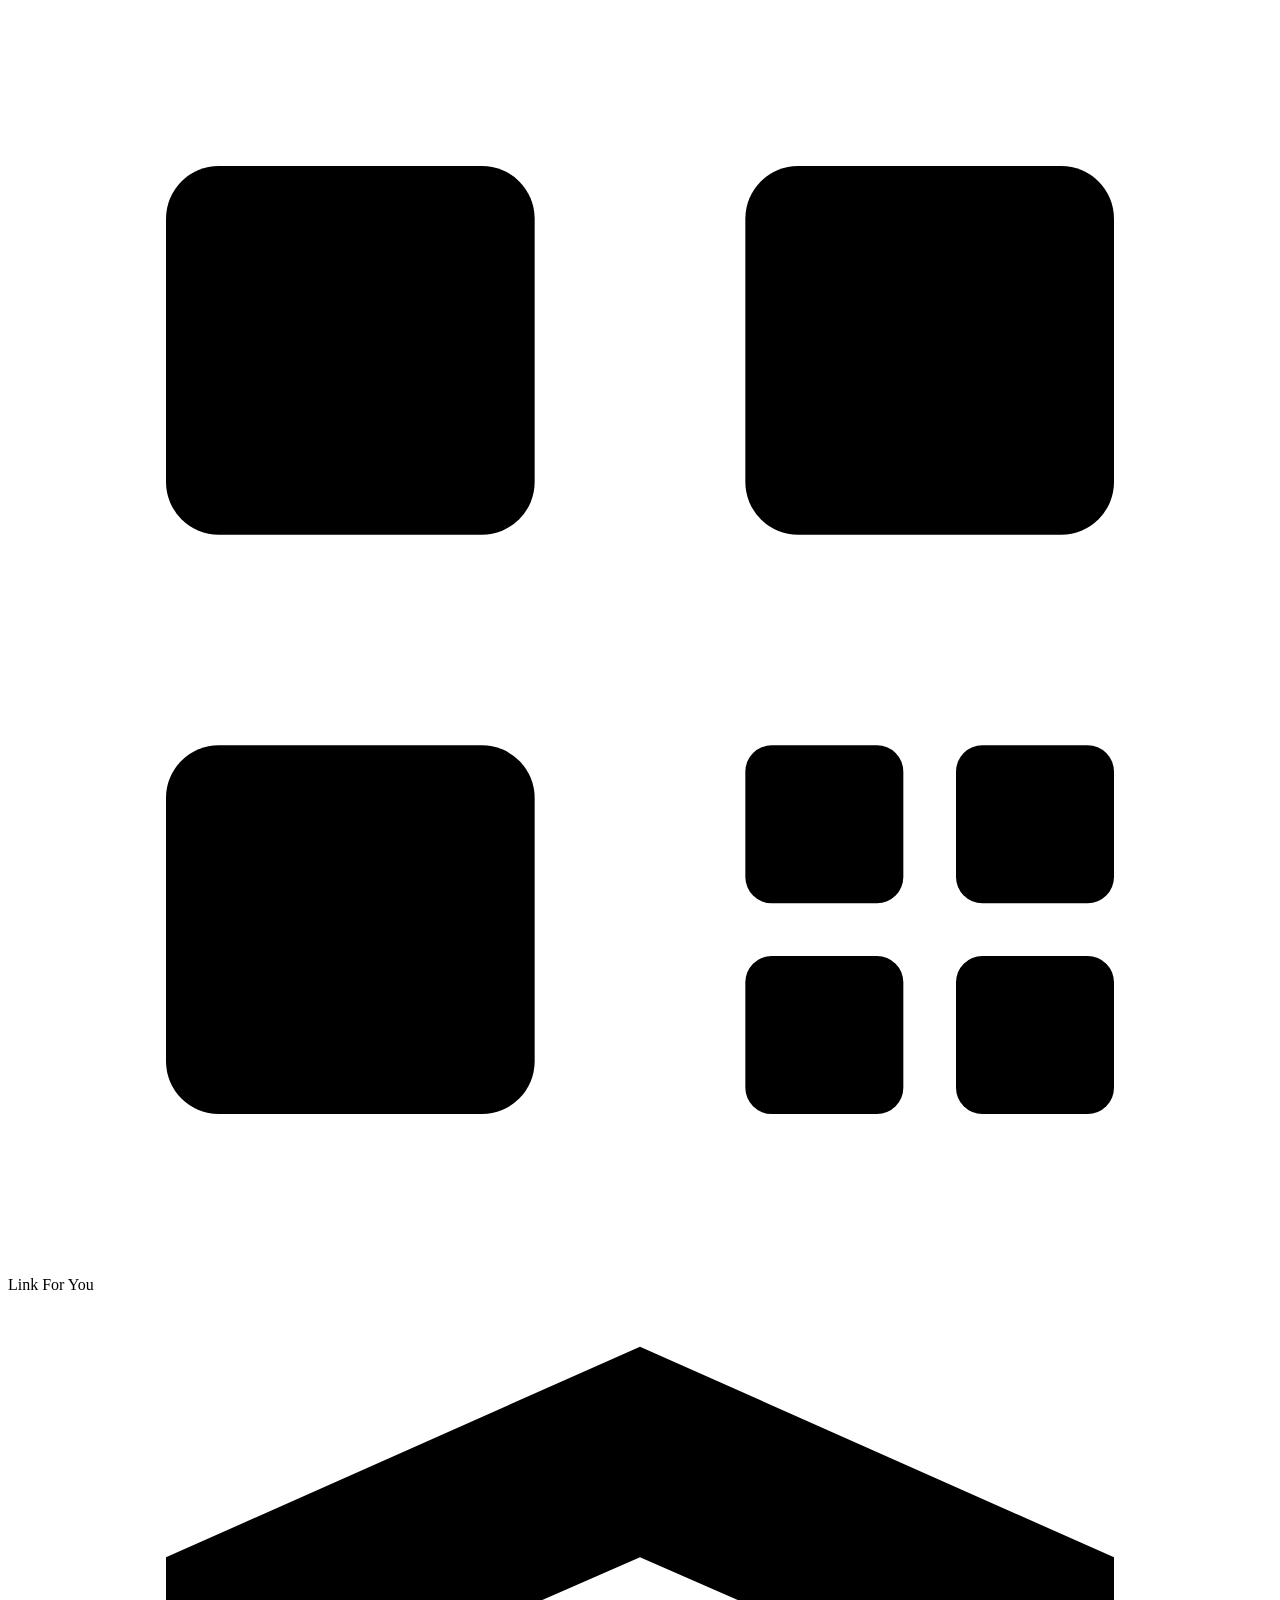
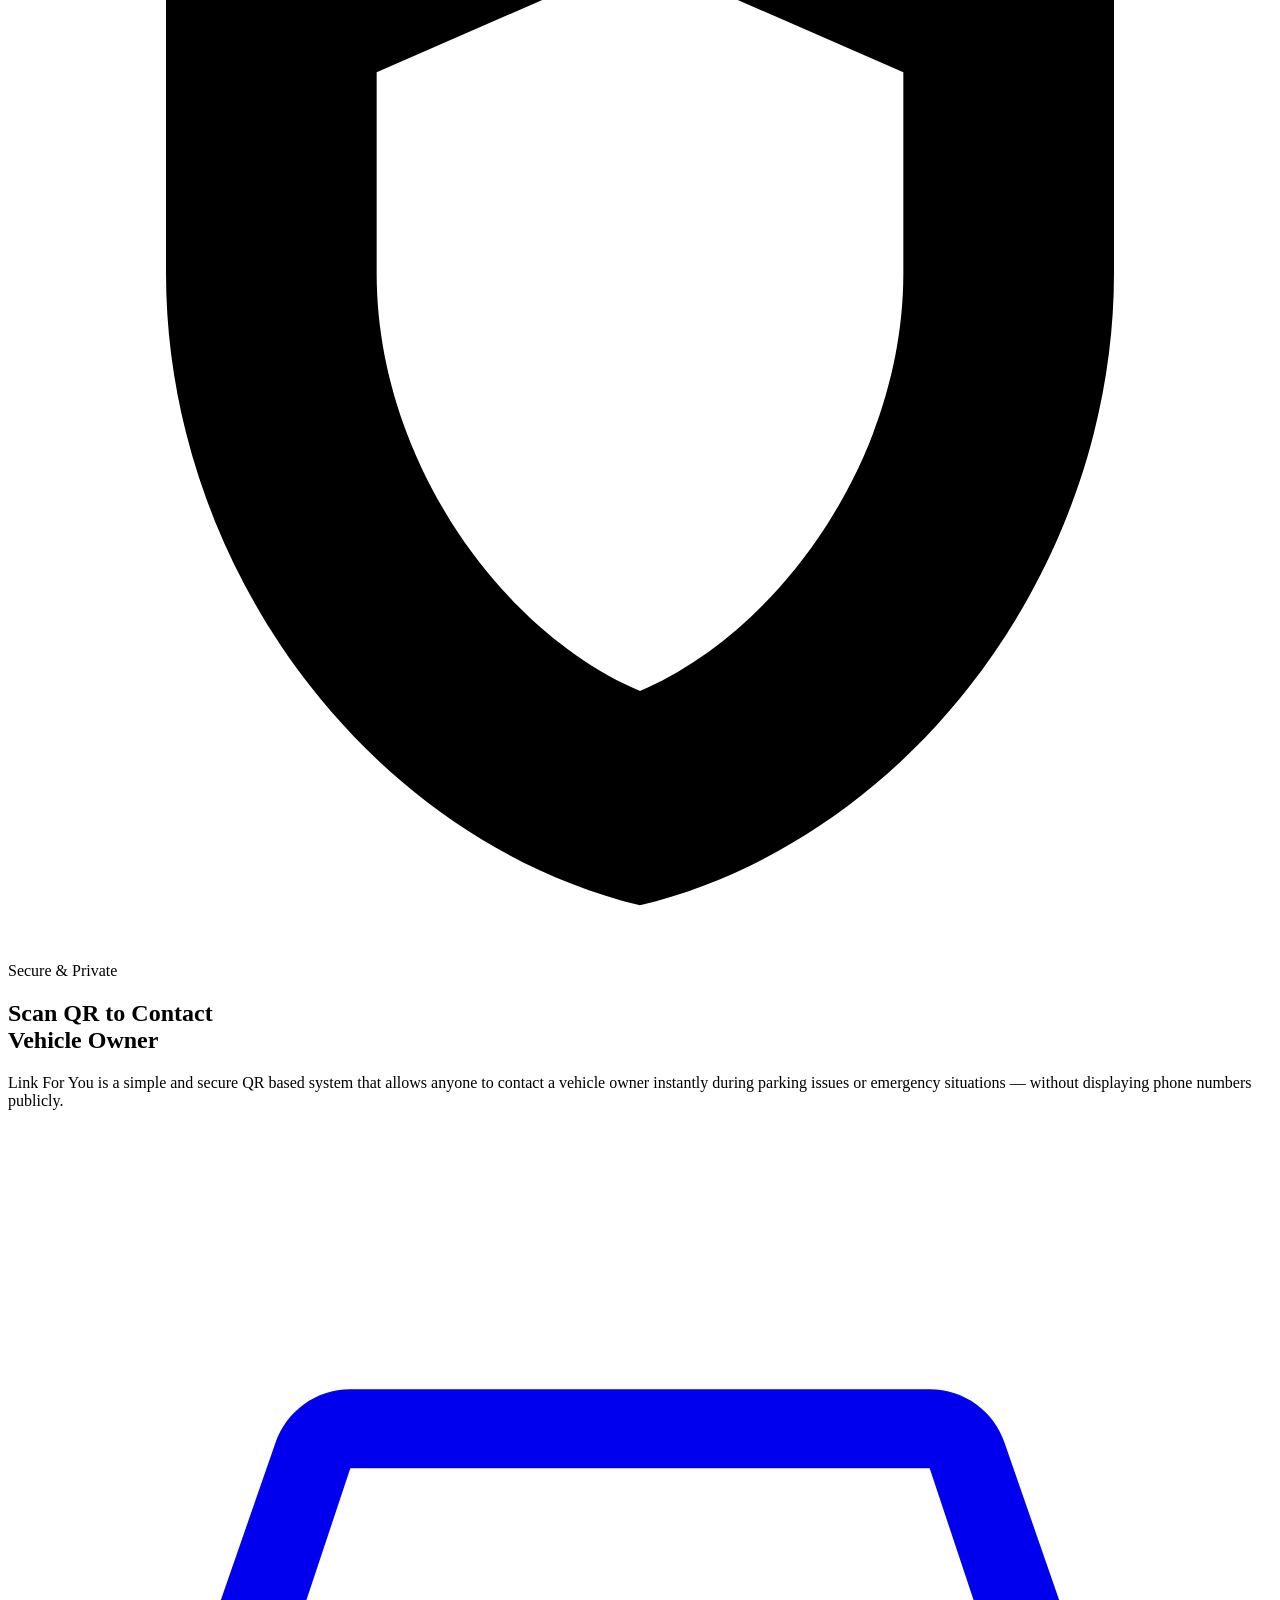
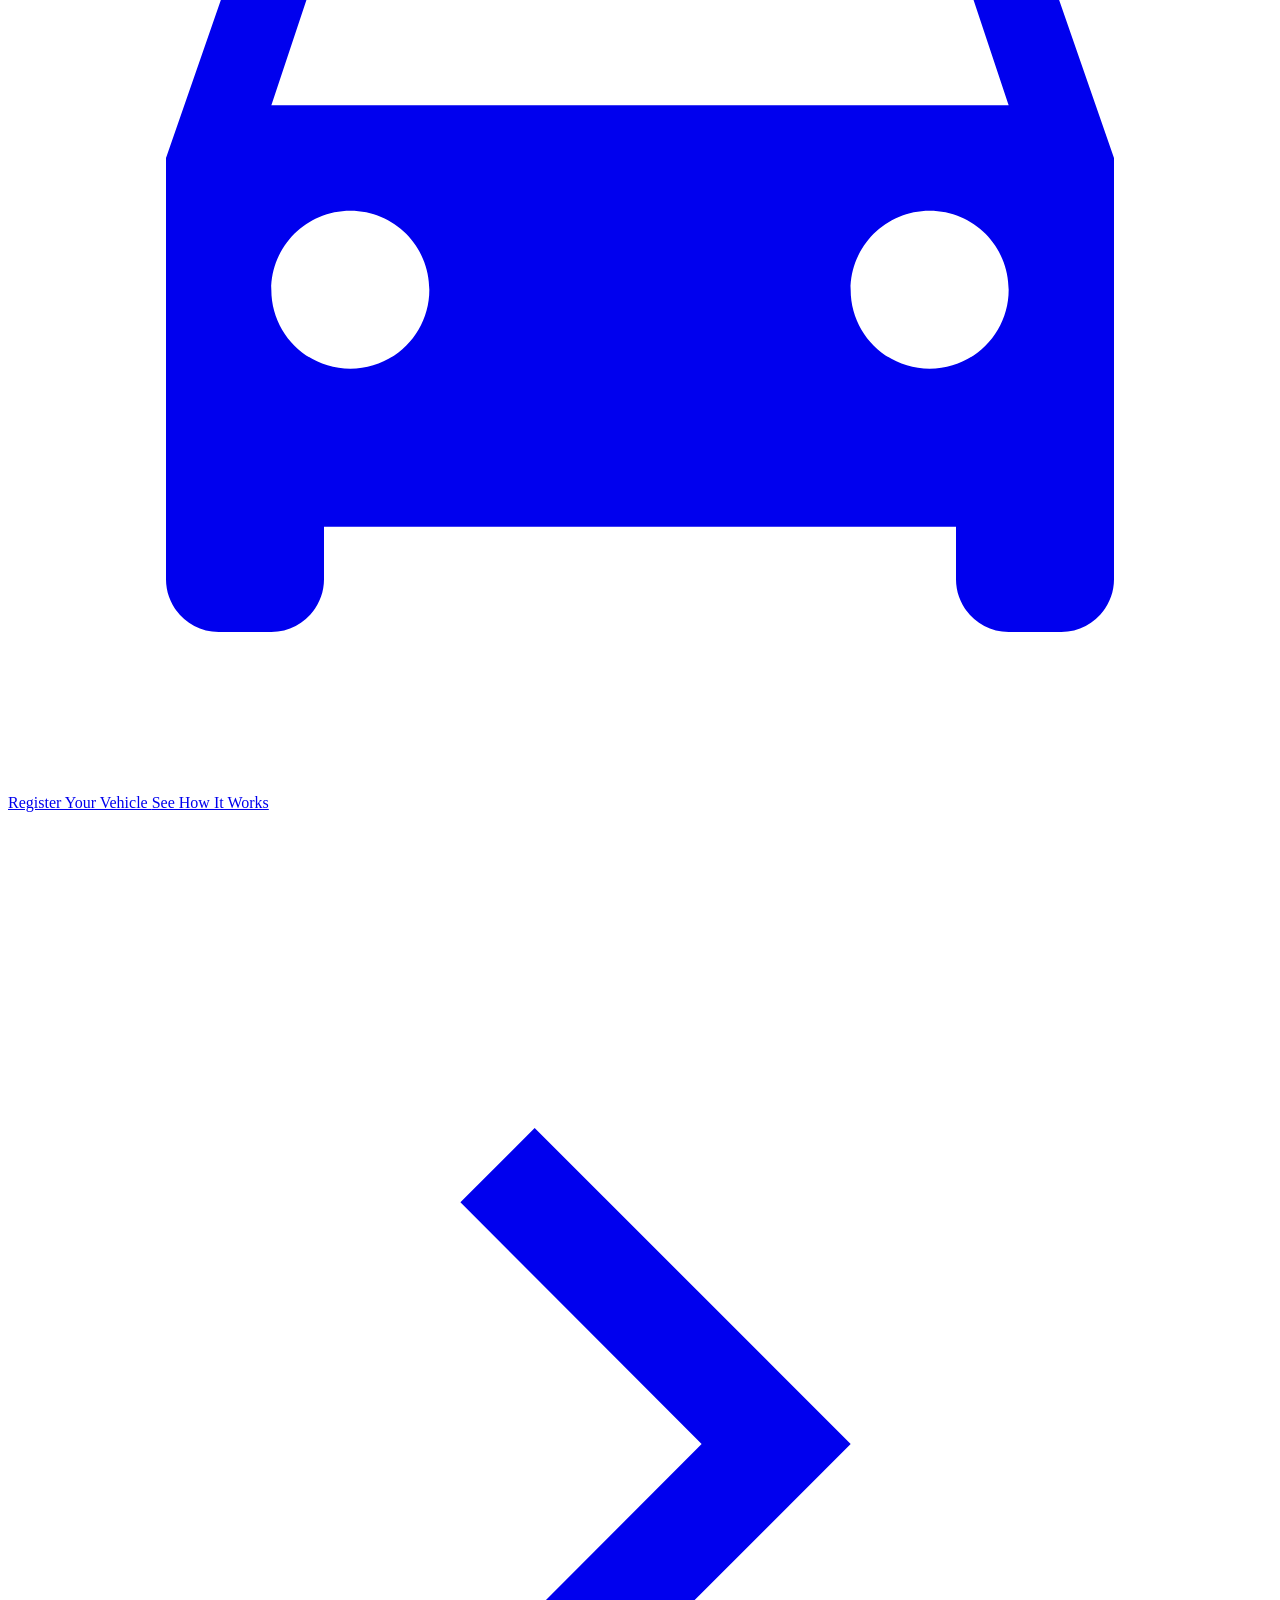
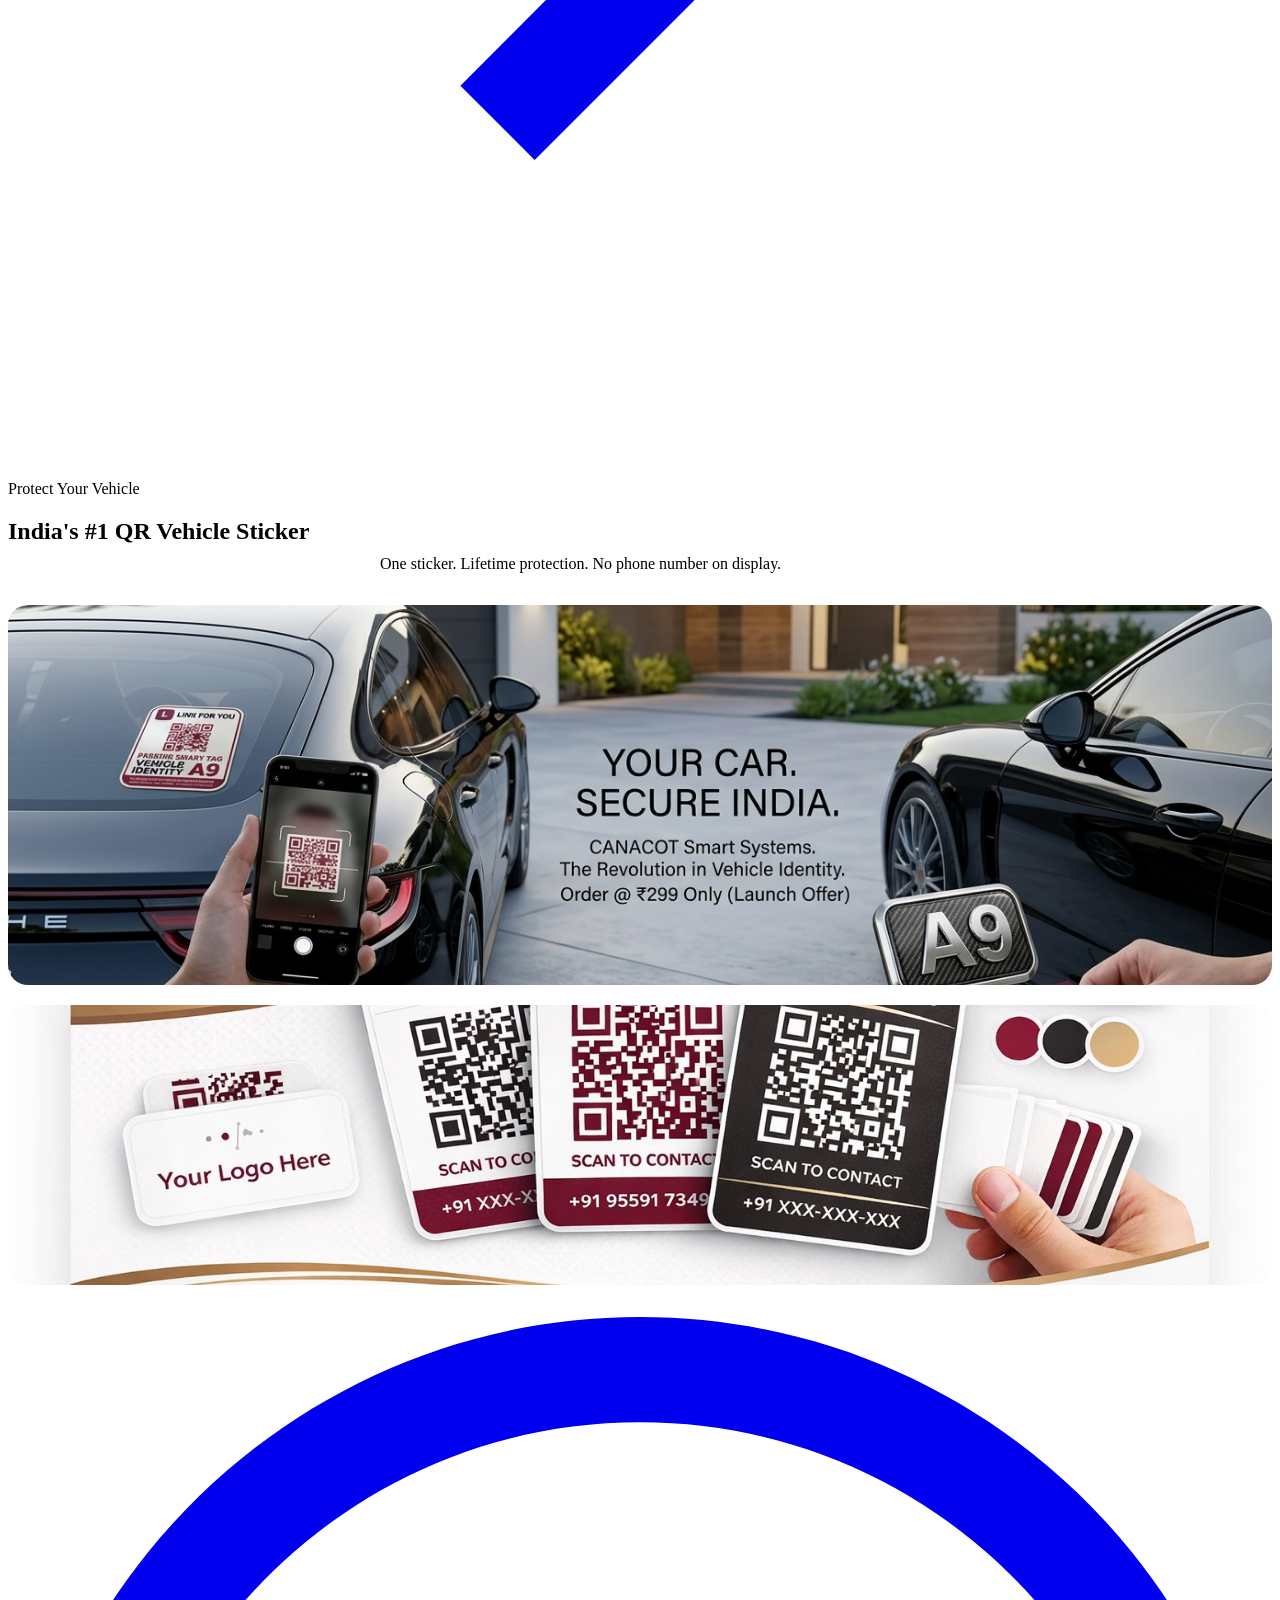
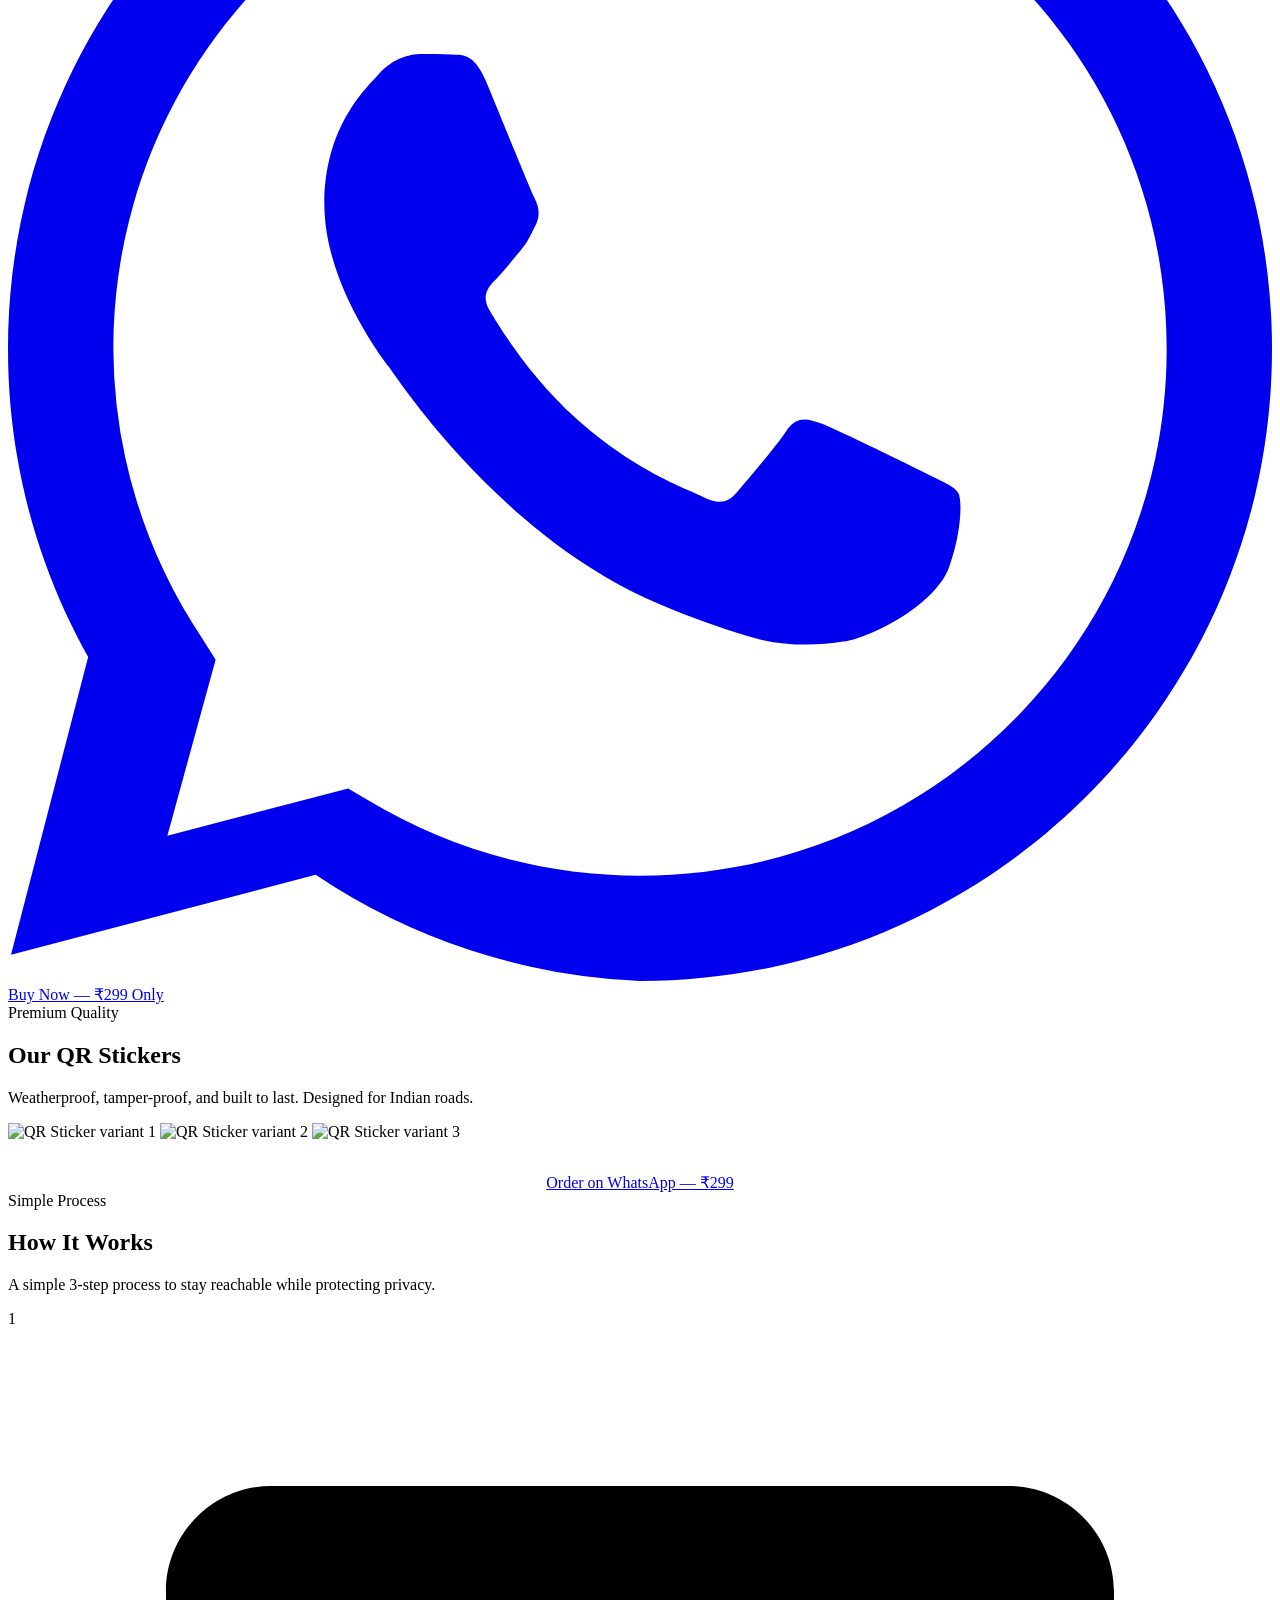
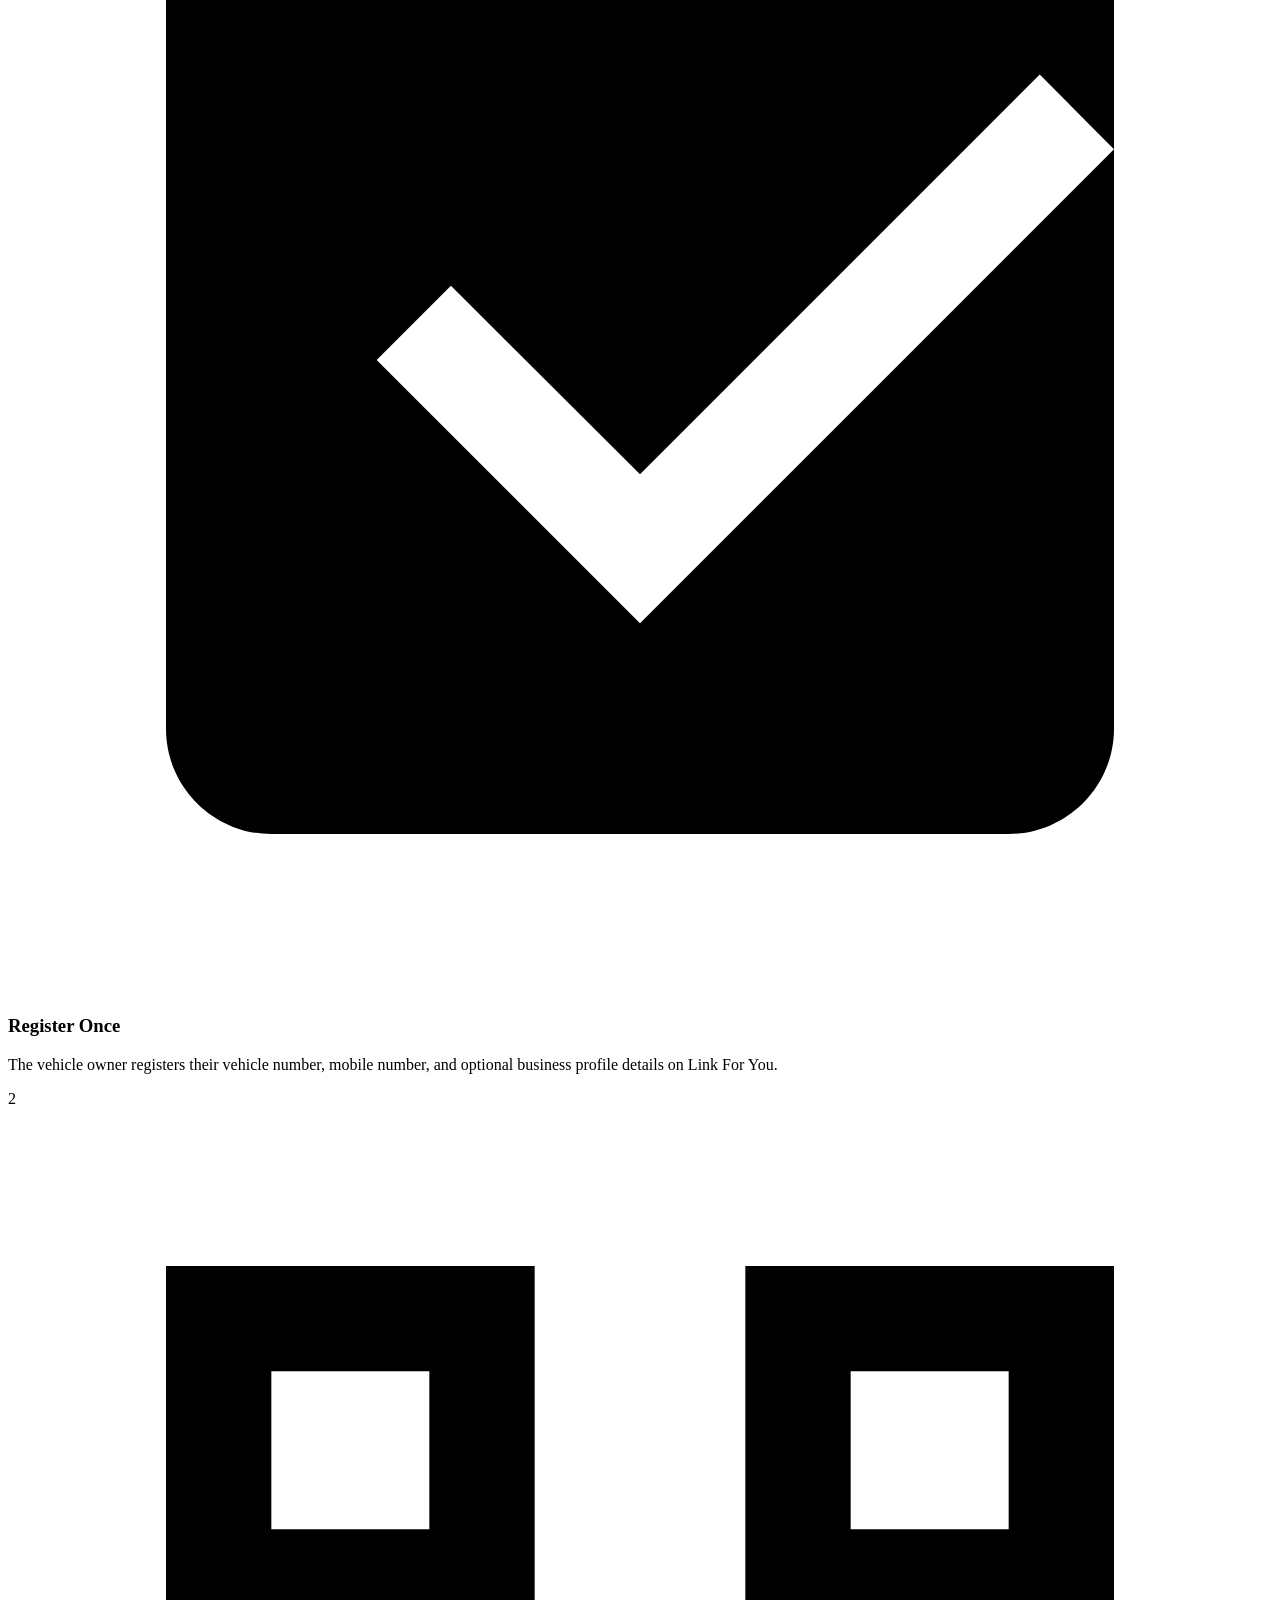
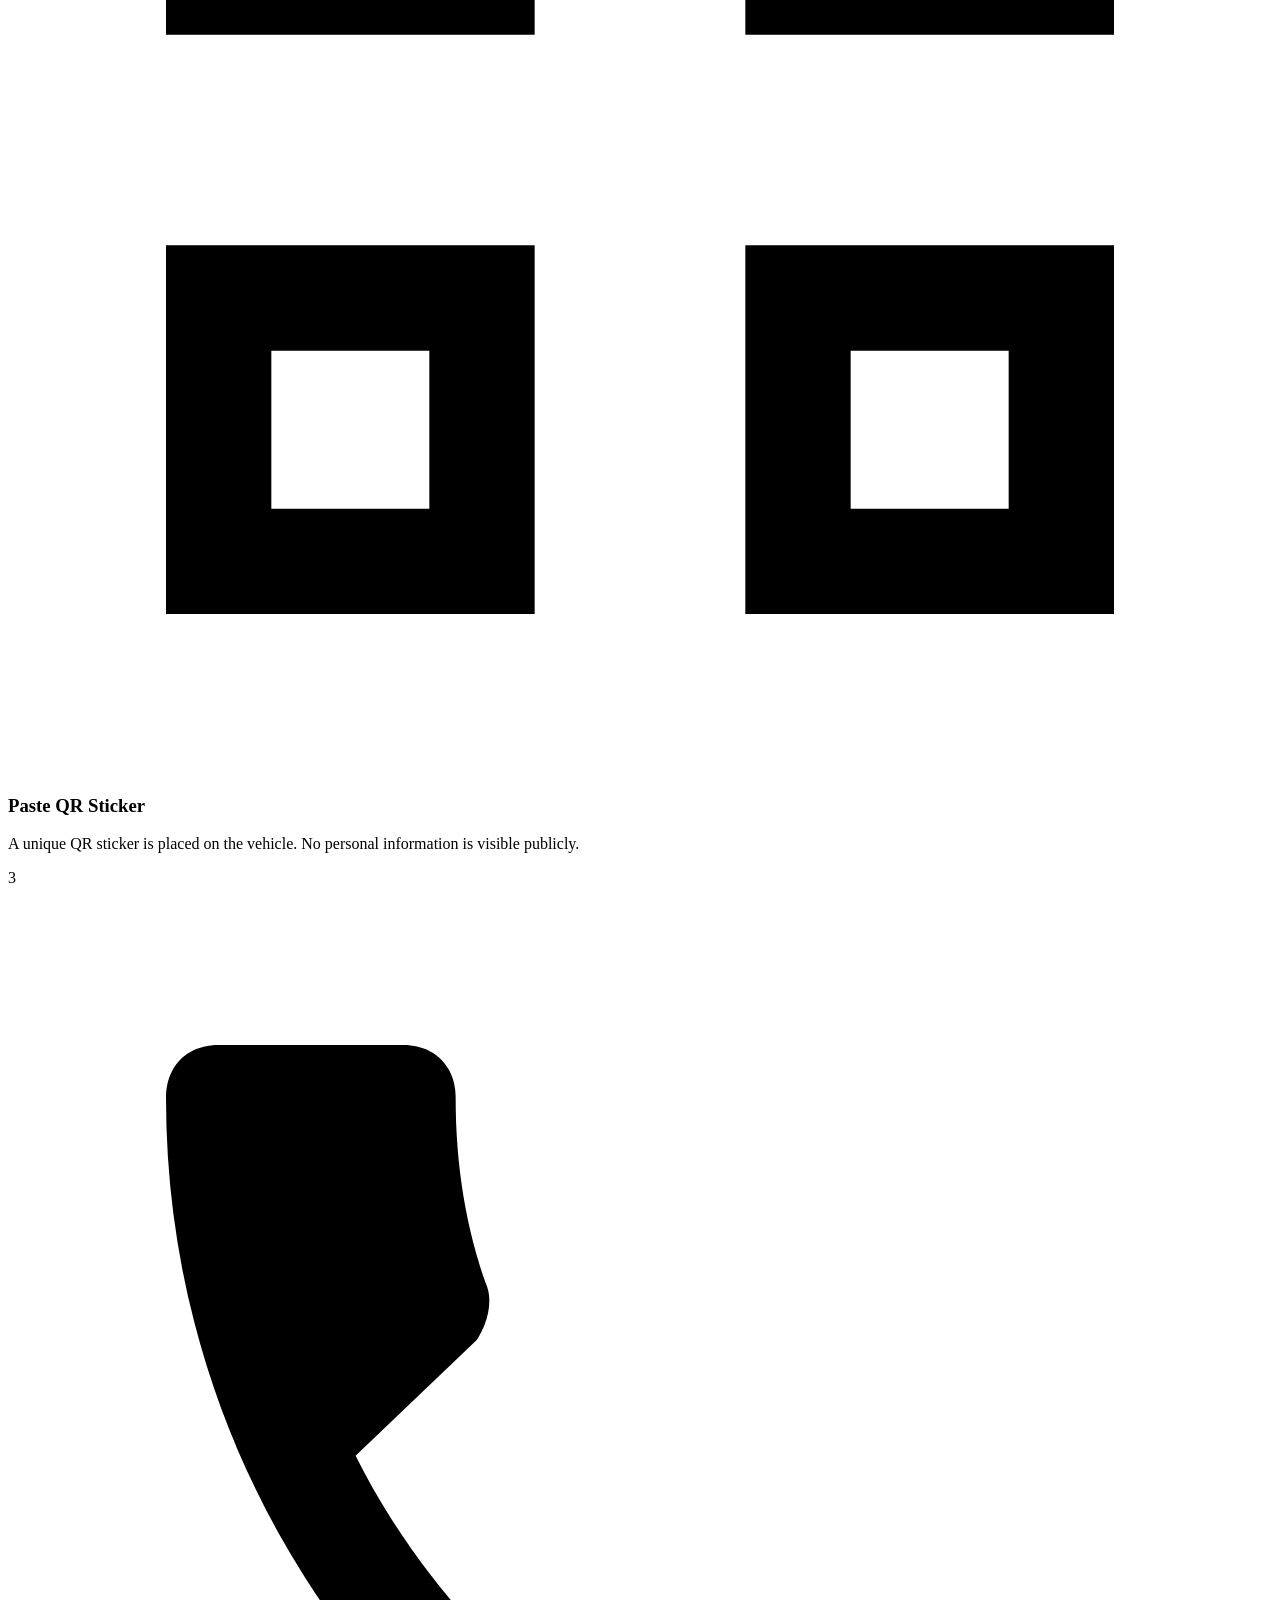
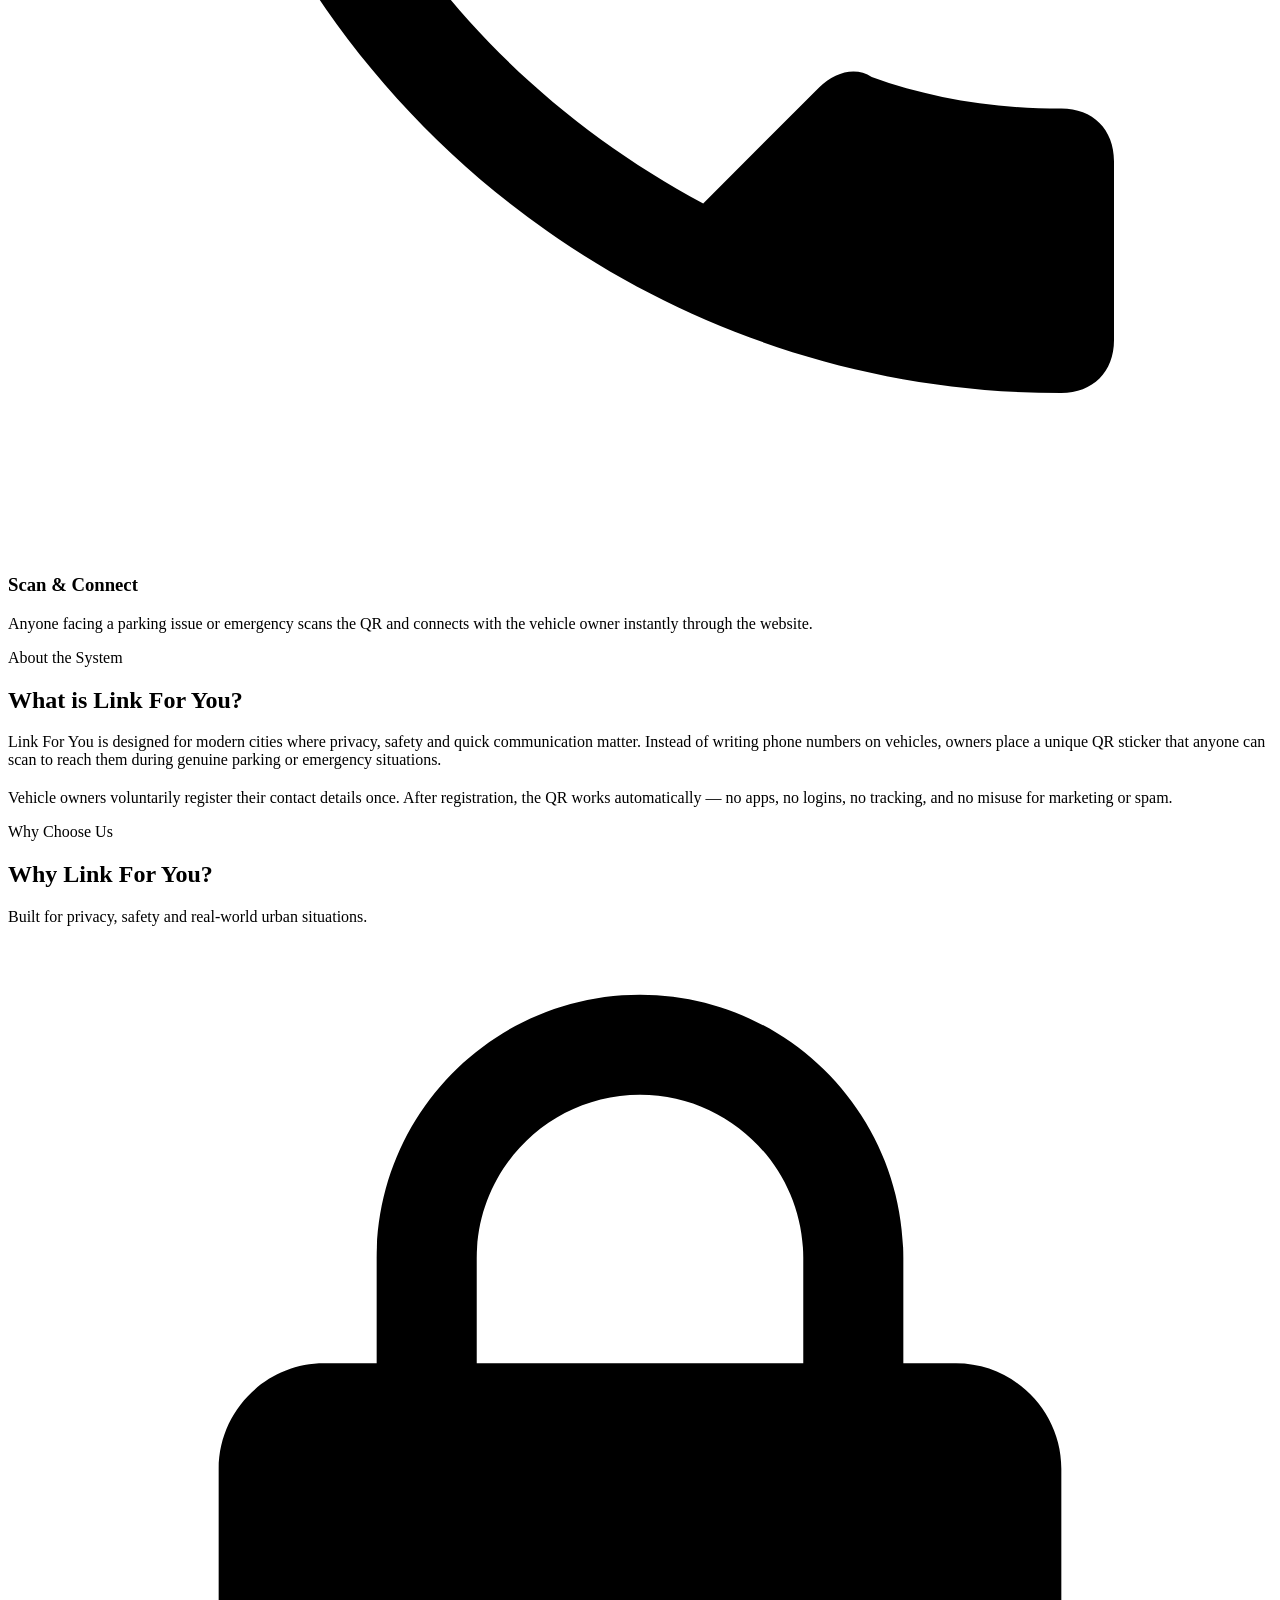
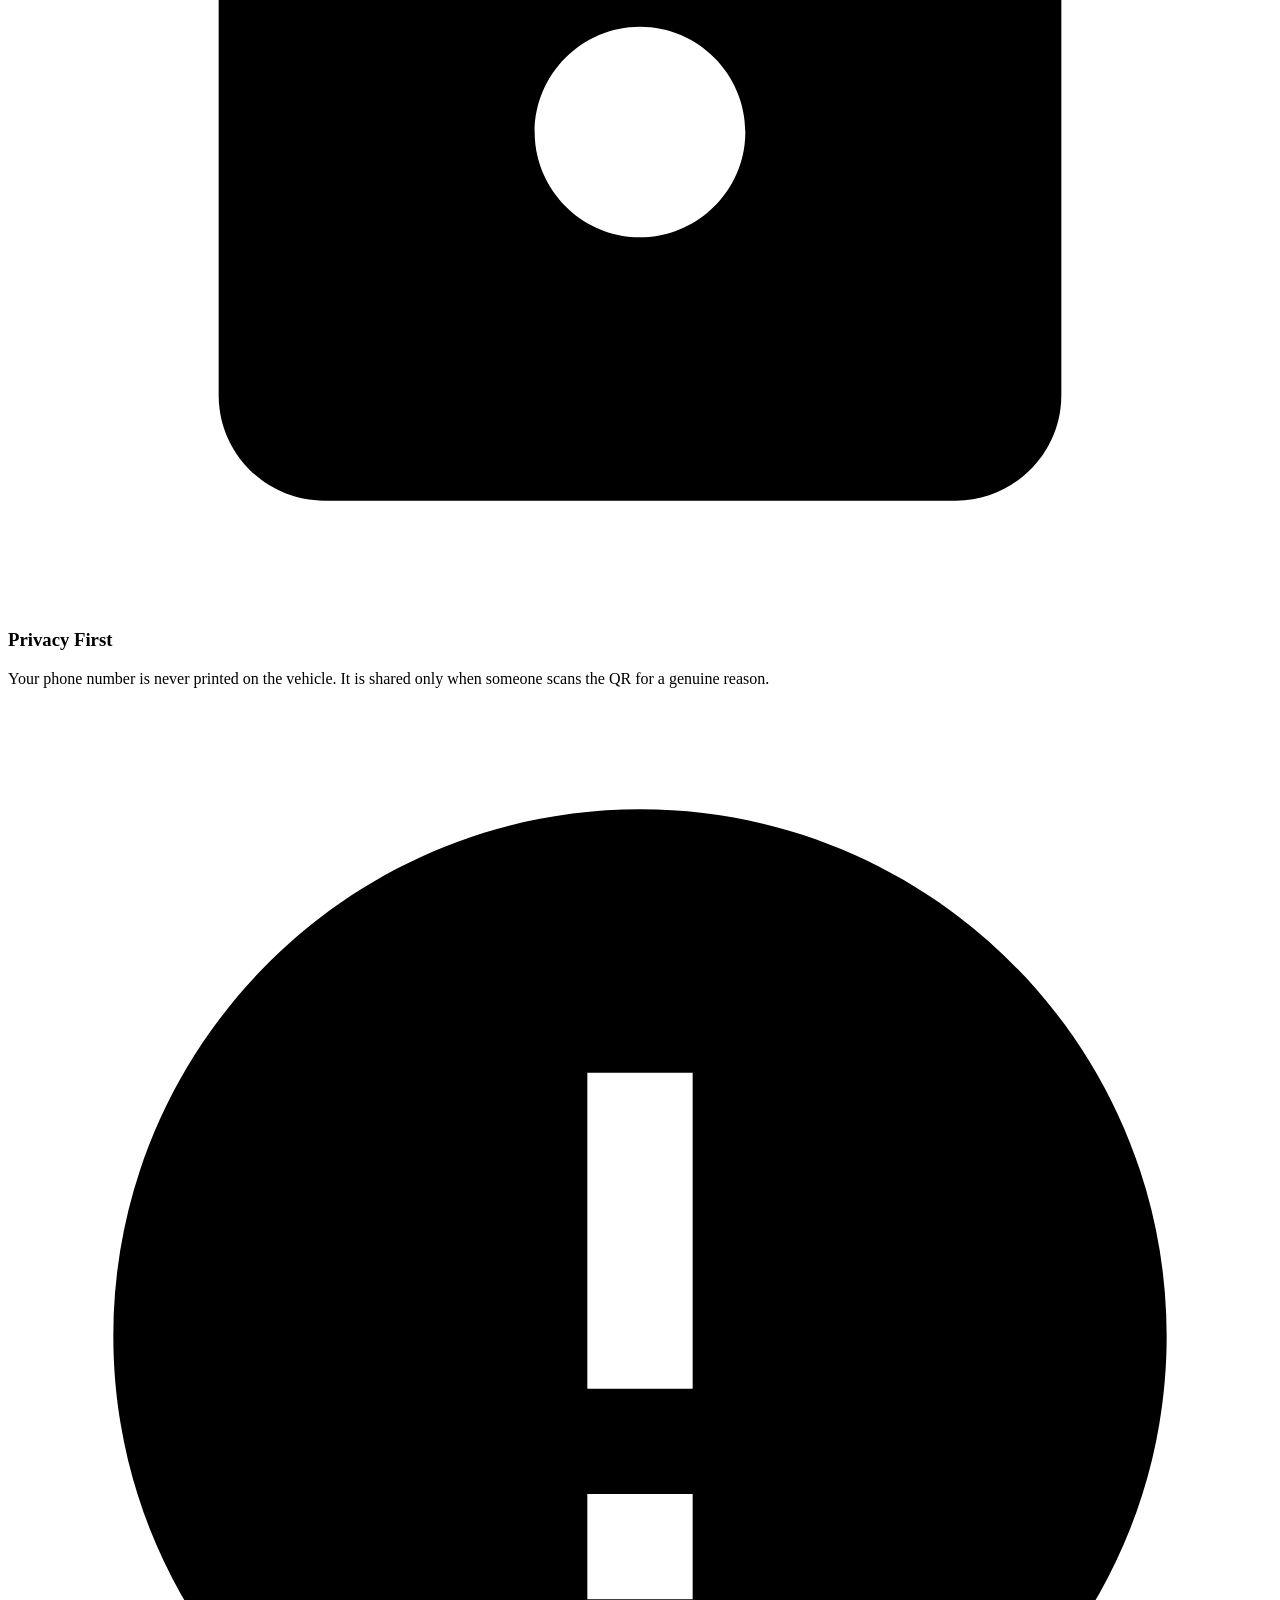
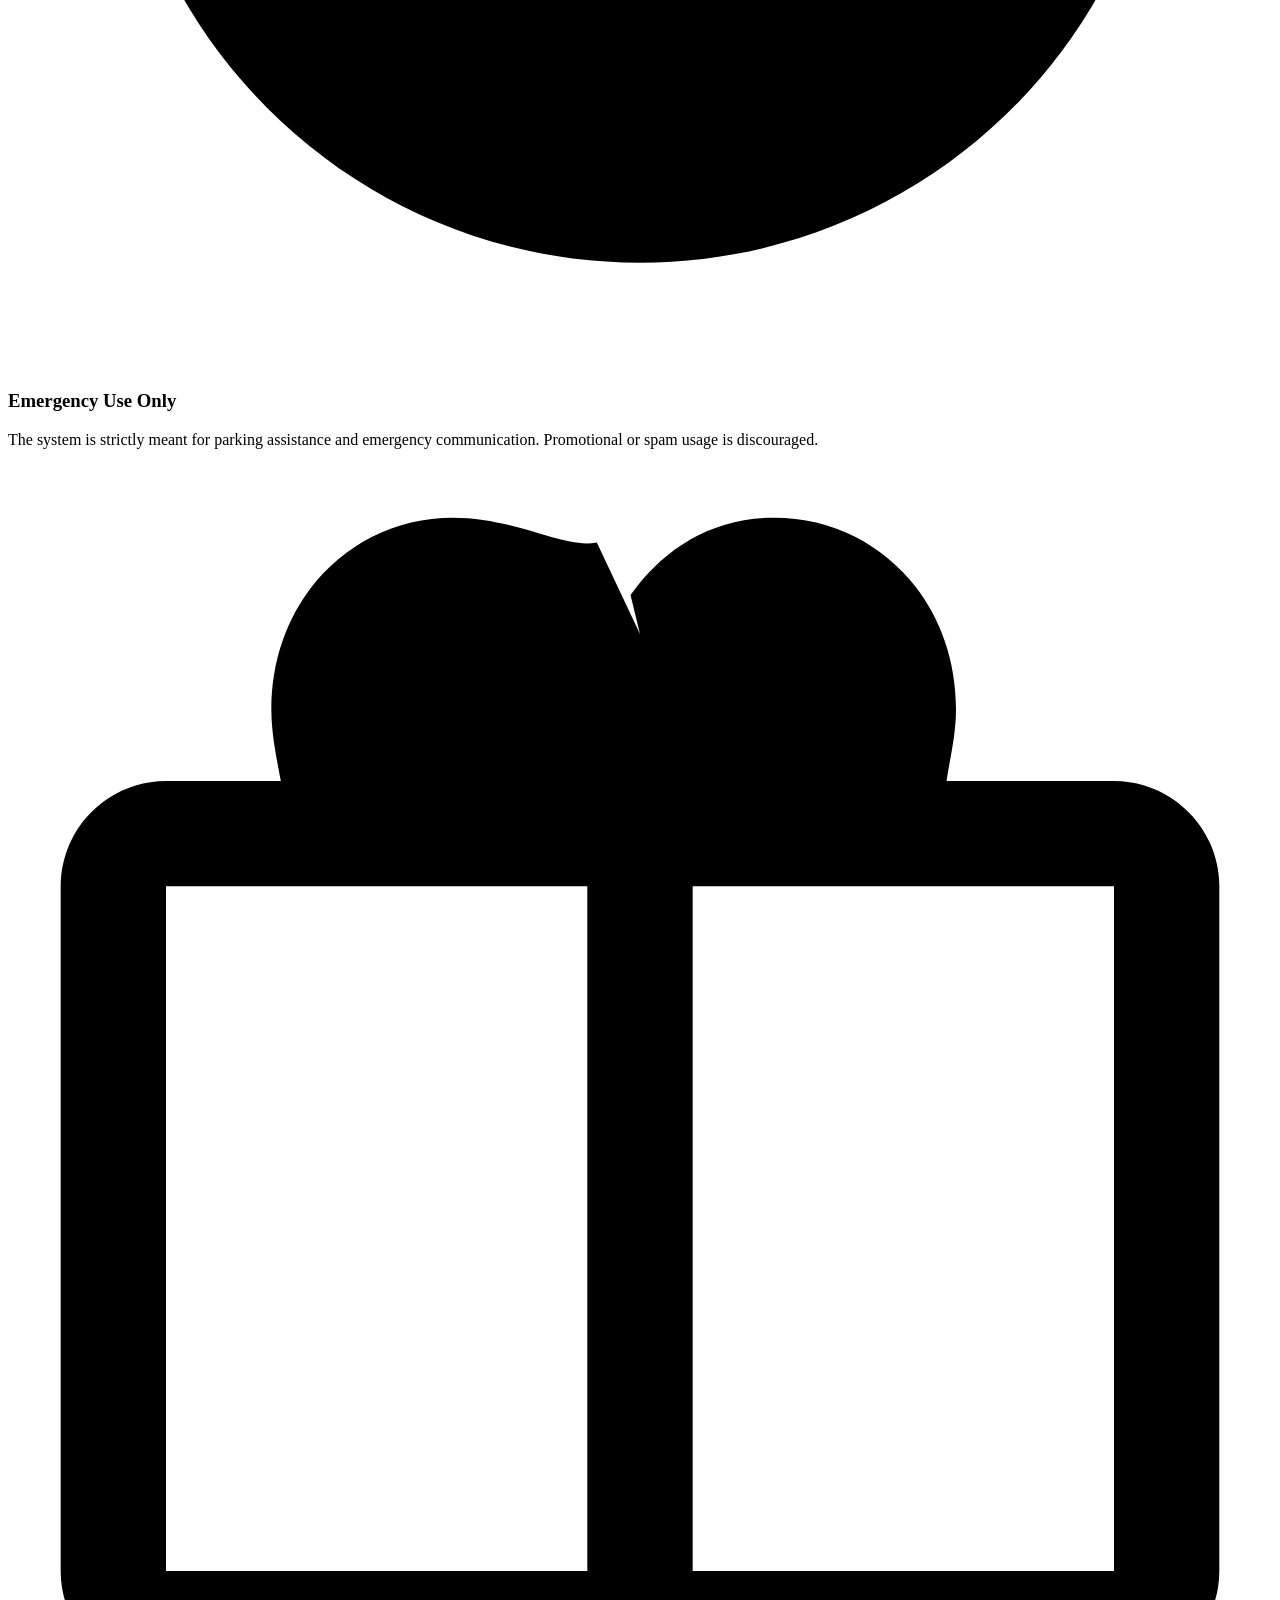
==== commit b9d96cc5: "Rename index-2.html to index.html" ====
--- a/index.html
+++ b/index.html
@@ -82,52 +82,103 @@
 </section>
 
 
-<!-- ================= NAV CARD MENU ================= -->
-
-<section class="top-menu">
-<div class="menu-container">
-
-  <a href="#how" class="menu-card">
-    <span class="menu-icon">
-      <svg viewBox="0 0 24 24" fill="currentColor"><path d="M19.14 12.94c.04-.3.06-.61.06-.94s-.02-.64-.07-.94l2.03-1.58c.18-.14.23-.41.12-.61l-1.92-3.32c-.12-.22-.37-.29-.59-.22l-2.39.96c-.5-.38-1.03-.7-1.62-.94l-.36-2.54c-.04-.24-.24-.41-.48-.41h-3.84c-.24 0-.43.17-.47.41l-.36 2.54c-.59.24-1.13.57-1.62.94l-2.39-.96c-.22-.08-.47 0-.59.22L2.74 8.87c-.12.21-.08.47.12.61l2.03 1.58c-.05.3-.09.63-.09.94s.02.64.07.94l-2.03 1.58c-.18.14-.23.41-.12.61l1.92 3.32c.12.22.37.29.59.22l2.39-.96c.5.38 1.03.7 1.62.94l.36 2.54c.05.24.24.41.48.41h3.84c.24 0 .44-.17.47-.41l.36-2.54c.59-.24 1.13-.56 1.62-.94l2.39.96c.22.08.47 0 .59-.22l1.92-3.32c.12-.22.07-.47-.12-.61l-2.01-1.58zM12 15.6c-1.98 0-3.6-1.62-3.6-3.6s1.62-3.6 3.6-3.6 3.6 1.62 3.6 3.6-1.62 3.6-3.6 3.6z"/></svg>
-    </span>
-    How it works
-  </a>
-
-  <a href="about.html" class="menu-card">
-    <span class="menu-icon">
-      <svg viewBox="0 0 24 24" fill="currentColor"><path d="M12 2C6.48 2 2 6.48 2 12s4.48 10 10 10 10-4.48 10-10S17.52 2 12 2zm1 15h-2v-6h2v6zm0-8h-2V7h2v2z"/></svg>
-    </span>
-    About
-  </a>
-
-  <a href="business.html" class="menu-card">
-    <span class="menu-icon">
-      <svg viewBox="0 0 24 24" fill="currentColor"><path d="M20 6h-2.18c.07-.44.18-.88.18-1.36C18 2.54 16.46 1 14.55 1c-1.2 0-2.11.6-2.73 1.47L12 3.21l-.82-1.74C10.56 1.6 9.65 1 8.45 1 6.54 1 5 2.54 5 4.64c0 .48.1.92.18 1.36H3C1.9 6 1 6.9 1 8v13c0 1.1.9 2 2 2h18c1.1 0 2-.9 2-2V8c0-1.1-.9-2-2-2zm-5.45-3c.74 0 1.45.67 1.45 1.64 0 .97-.71 1.36-1.45 1.36h-1.1L14.07 4c.2-.44.69-.7 1.14-.7h-.66zM8.45 3c.45 0 .94.26 1.14.7l1.08 2H9.55C8.81 5.7 8.1 5.31 8.1 4.64 8.1 3.67 8.81 3 8.45 3zM3 21V8h8v13H3zm18 0H13V8h8v13z"/></svg>
-    </span>
-    Business
-  </a>
-
-  <a href="trust.html" class="menu-card">
-    <span class="menu-icon">
-      <svg viewBox="0 0 24 24" fill="currentColor"><path d="M12 1L3 5v6c0 5.55 3.84 10.74 9 12 5.16-1.26 9-6.45 9-12V5l-9-4zm0 4l5 2.18V11c0 3.5-2.33 6.79-5 7.93C9.33 17.79 7 14.5 7 11V7.18L12 5z"/></svg>
-    </span>
-    Trust
-  </a>
-
-  <a href="privacy.html" class="menu-card">
-    <span class="menu-icon">
-      <svg viewBox="0 0 24 24" fill="currentColor"><path d="M18 8h-1V6c0-2.76-2.24-5-5-5S7 3.24 7 6v2H6c-1.1 0-2 .9-2 2v10c0 1.1.9 2 2 2h12c1.1 0 2-.9 2-2V10c0-1.1-.9-2-2-2zm-6 9c-1.1 0-2-.9-2-2s.9-2 2-2 2 .9 2 2-.9 2-2 2zm3.1-9H8.9V6c0-1.71 1.39-3.1 3.1-3.1 1.71 0 3.1 1.39 3.1 3.1v2z"/></svg>
-    </span>
-    Privacy
-  </a>
-
-  <a href="register.html" class="menu-card register-card">
-    <span class="menu-icon">
-      <svg viewBox="0 0 24 24" fill="currentColor"><path d="M18.92 6.01C18.72 5.42 18.16 5 17.5 5h-11c-.66 0-1.21.42-1.42 1.01L3 12v8c0 .55.45 1 1 1h1c.55 0 1-.45 1-1v-1h12v1c0 .55.45 1 1 1h1c.55 0 1-.45 1-1v-8l-2.08-5.99zM6.5 16c-.83 0-1.5-.67-1.5-1.5S5.67 13 6.5 13s1.5.67 1.5 1.5S7.33 16 6.5 16zm11 0c-.83 0-1.5-.67-1.5-1.5s.67-1.5 1.5-1.5 1.5.67 1.5 1.5-.67 1.5-1.5 1.5zM5 11l1.5-4.5h11L19 11H5z"/></svg>
-    </span>
-    Register Vehicle
-  </a>
+<!-- ================= CAR IMAGES (Ecommerce feel) ================= -->
+
+<section class="section product-showcase">
+<div class="container text-center">
+
+  <div class="section-tag" style="margin-bottom:16px;">Protect Your Vehicle</div>
+  <h2 style="margin-bottom:10px;">India's #1 QR Vehicle Sticker</h2>
+  <p style="max-width:520px; margin:0 auto 32px;">One sticker. Lifetime protection. No phone number on display.</p>
+
+  <img src="car.jpg" alt="QR Sticker on Car" style="width:100%; border-radius:20px; margin-bottom:16px; object-fit:cover; max-height:380px;">
+  <img src="car2.jpg" alt="QR Sticker close-up" style="width:100%; border-radius:20px; object-fit:cover; max-height:280px;">
+
+  <div class="action-buttons" style="align-items:center; margin-top:28px;">
+    <a href="https://wa.me/919599173491?text=I want QR sticker" class="btn-primary large-btn">
+      <svg viewBox="0 0 24 24" fill="currentColor"><path d="M17.472 14.382c-.297-.149-1.758-.867-2.03-.967-.273-.099-.471-.148-.67.15-.197.297-.767.966-.94 1.164-.173.199-.347.223-.644.075-.297-.15-1.255-.463-2.39-1.475-.883-.788-1.48-1.761-1.653-2.059-.173-.297-.018-.458.13-.606.134-.133.298-.347.446-.52.149-.174.198-.298.298-.497.099-.198.05-.371-.025-.52-.075-.149-.669-1.612-.916-2.207-.242-.579-.487-.5-.669-.51-.173-.008-.371-.01-.57-.01-.198 0-.52.074-.792.372-.272.297-1.04 1.016-1.04 2.479 0 1.462 1.065 2.875 1.213 3.074.149.198 2.096 3.2 5.077 4.487.709.306 1.262.489 1.694.625.712.227 1.36.195 1.871.118.571-.085 1.758-.719 2.006-1.413.248-.694.248-1.289.173-1.413-.074-.124-.272-.198-.57-.347z"/><path d="M12 0C5.373 0 0 5.373 0 12c0 2.123.553 4.116 1.522 5.848L.057 23.5l5.784-1.517A11.933 11.933 0 0012 24c6.627 0 12-5.373 12-12S18.627 0 12 0zm0 22c-1.891 0-3.659-.525-5.17-1.437l-.371-.22-3.433.9.916-3.343-.241-.386A9.944 9.944 0 012 12C2 6.477 6.477 2 12 2s10 4.477 10 10-4.477 10-10 10z"/></svg>
+      Buy Now — ₹299 Only
+    </a>
+  </div>
+
+</div>
+</section>
+
+
+<!-- ================= STICKER GALLERY ================= -->
+
+<section class="section light">
+<div class="container">
+
+  <div class="section-header">
+    <div class="section-tag">Premium Quality</div>
+    <h2>Our QR Stickers</h2>
+    <p class="section-sub">Weatherproof, tamper-proof, and built to last. Designed for Indian roads.</p>
+  </div>
+
+  <div class="sticker-grid">
+    <img src="sticker1.jpg" alt="QR Sticker variant 1" class="sticker-img">
+    <img src="sticker2.jpg" alt="QR Sticker variant 2" class="sticker-img">
+    <img src="sticker3.jpg" alt="QR Sticker variant 3" class="sticker-img">
+  </div>
+
+  <div style="text-align:center; margin-top:32px;">
+    <a href="https://wa.me/919599173491?text=I want QR sticker" class="btn-primary large-btn">
+      Order on WhatsApp — ₹299
+    </a>
+  </div>
+
+</div>
+</section>
+
+
+<!-- ================= HOW IT WORKS ================= -->
+
+<section class="section" id="how">
+<div class="container">
+
+  <div class="section-header">
+    <div class="section-tag">Simple Process</div>
+    <h2>How It Works</h2>
+    <p class="section-sub">A simple 3-step process to stay reachable while protecting privacy.</p>
+  </div>
+
+  <div class="steps-grid">
+
+    <div class="step-card">
+      <div class="step-number">
+        <span>1</span>
+      </div>
+      <div class="step-icon">
+        <svg viewBox="0 0 24 24" fill="currentColor"><path d="M19 3H5c-1.1 0-2 .9-2 2v14c0 1.1.9 2 2 2h14c1.1 0 2-.9 2-2V5c0-1.1-.9-2-2-2zm-7 14l-5-5 1.41-1.41L12 14.17l7.59-7.59L21 8l-9 9z"/></svg>
+      </div>
+      <h3>Register Once</h3>
+      <p>The vehicle owner registers their vehicle number, mobile number, and optional business profile details on Link For You.</p>
+    </div>
+
+    <div class="step-card">
+      <div class="step-number">
+        <span>2</span>
+      </div>
+      <div class="step-icon">
+        <svg viewBox="0 0 24 24" fill="currentColor"><path d="M3 3h7v7H3V3zm11 0h7v7h-7V3zm0 11h7v7h-7v-7zm-11 0h7v7H3v-7zm2-9v3h3V5H5zm11 0v3h3V5h-3zm0 11v3h3v-3h-3zm-11 0v3h3v-3H5z"/></svg>
+      </div>
+      <h3>Paste QR Sticker</h3>
+      <p>A unique QR sticker is placed on the vehicle. No personal information is visible publicly.</p>
+    </div>
+
+    <div class="step-card">
+      <div class="step-number">
+        <span>3</span>
+      </div>
+      <div class="step-icon">
+        <svg viewBox="0 0 24 24" fill="currentColor"><path d="M6.6 10.8c1.4 2.8 3.8 5.1 6.6 6.6l2.2-2.2c.3-.3.7-.4 1-.2 1.1.4 2.3.6 3.6.6.6 0 1 .4 1 1V20c0 .6-.4 1-1 1-9.4 0-17-7.6-17-17 0-.6.4-1 1-1h3.5c.6 0 1 .4 1 1 0 1.3.2 2.5.6 3.6.1.3 0 .7-.2 1L6.6 10.8z"/></svg>
+      </div>
+      <h3>Scan &amp; Connect</h3>
+      <p>Anyone facing a parking issue or emergency scans the QR and connects with the vehicle owner instantly through the website.</p>
+    </div>
+
+  </div>
 
 </div>
 </section>
@@ -158,61 +209,9 @@
 </section>
 
 
-<!-- ================= HOW IT WORKS ================= -->
-
-<section class="section" id="how">
-<div class="container">
-
-  <div class="section-header">
-    <div class="section-tag">Simple Process</div>
-    <h2>How It Works</h2>
-    <p class="section-sub">A simple 3-step process to stay reachable while protecting privacy.</p>
-  </div>
-
-  <div class="steps-grid">
-
-    <div class="step-card">
-      <div class="step-number">
-        <span>1</span>
-      </div>
-      <div class="step-icon">
-        <svg viewBox="0 0 24 24" fill="currentColor"><path d="M19 3H5c-1.1 0-2 .9-2 2v14c0 1.1.9 2 2 2h14c1.1 0 2-.9 2-2V5c0-1.1-.9-2-2-2zm-7 14l-5-5 1.41-1.41L12 14.17l7.59-7.59L21 8l-9 9z"/></svg>
-      </div>
-      <h3>Register Once</h3>
-      <p>The vehicle owner registers their vehicle number, mobile number, and optional business profile details on Link For You.</p>
-    </div>
-
-    <div class="step-card">
-      <div class="step-number">
-        <span>2</span>
-      </div>
-      <div class="step-icon">
-        <svg viewBox="0 0 24 24" fill="currentColor"><path d="M3 3h7v7H3V3zm11 0h7v7h-7V3zm0 11h7v7h-7v-7zm-11 0h7v7H3v-7zm2-9v3h3V5H5zm11 0v3h3V5h-3zm0 11v3h3v-3h-3zm-11 0v3h3v-3H5z"/></svg>
-      </div>
-      <h3>Paste QR Sticker</h3>
-      <p>A unique QR sticker is placed on the vehicle. No personal information is visible publicly.</p>
-    </div>
-
-    <div class="step-card">
-      <div class="step-number">
-        <span>3</span>
-      </div>
-      <div class="step-icon">
-        <svg viewBox="0 0 24 24" fill="currentColor"><path d="M6.6 10.8c1.4 2.8 3.8 5.1 6.6 6.6l2.2-2.2c.3-.3.7-.4 1-.2 1.1.4 2.3.6 3.6.6.6 0 1 .4 1 1V20c0 .6-.4 1-1 1-9.4 0-17-7.6-17-17 0-.6.4-1 1-1h3.5c.6 0 1 .4 1 1 0 1.3.2 2.5.6 3.6.1.3 0 .7-.2 1L6.6 10.8z"/></svg>
-      </div>
-      <h3>Scan &amp; Connect</h3>
-      <p>Anyone facing a parking issue or emergency scans the QR and connects with the vehicle owner instantly through the website.</p>
-    </div>
-
-  </div>
-
-</div>
-</section>
-
-
 <!-- ================= WHY SECTION ================= -->
 
-<section class="section light">
+<section class="section">
 <div class="container">
 
   <div class="section-header">
@@ -266,10 +265,16 @@
 
   <p>Register once and stay reachable without exposing your number publicly.</p>
 
-  <a href="register.html" class="btn-primary large-btn">
-    <svg viewBox="0 0 24 24" fill="currentColor"><path d="M18.92 6.01C18.72 5.42 18.16 5 17.5 5h-11c-.66 0-1.21.42-1.42 1.01L3 12v8c0 .55.45 1 1 1h1c.55 0 1-.45 1-1v-1h12v1c0 .55.45 1 1 1h1c.55 0 1-.45 1-1v-8l-2.08-5.99zM6.5 16c-.83 0-1.5-.67-1.5-1.5S5.67 13 6.5 13s1.5.67 1.5 1.5S7.33 16 6.5 16zm11 0c-.83 0-1.5-.67-1.5-1.5s.67-1.5 1.5-1.5 1.5.67 1.5 1.5-.67 1.5-1.5 1.5zM5 11l1.5-4.5h11L19 11H5z"/></svg>
-    Register Your Vehicle
-  </a>
+  <div style="display:flex; flex-direction:column; align-items:center; gap:14px; margin-top:10px;">
+    <a href="register.html" class="btn-primary large-btn">
+      <svg viewBox="0 0 24 24" fill="currentColor"><path d="M18.92 6.01C18.72 5.42 18.16 5 17.5 5h-11c-.66 0-1.21.42-1.42 1.01L3 12v8c0 .55.45 1 1 1h1c.55 0 1-.45 1-1v-1h12v1c0 .55.45 1 1 1h1c.55 0 1-.45 1-1v-8l-2.08-5.99zM6.5 16c-.83 0-1.5-.67-1.5-1.5S5.67 13 6.5 13s1.5.67 1.5 1.5S7.33 16 6.5 16zm11 0c-.83 0-1.5-.67-1.5-1.5s.67-1.5 1.5-1.5 1.5.67 1.5 1.5-.67 1.5-1.5 1.5zM5 11l1.5-4.5h11L19 11H5z"/></svg>
+      Register Your Vehicle
+    </a>
+    <a href="https://wa.me/919599173491?text=I want QR sticker" class="btn-secondary" style="display:inline-flex; align-items:center; gap:8px;">
+      <svg viewBox="0 0 24 24" fill="currentColor" style="width:16px;height:16px;"><path d="M17.472 14.382c-.297-.149-1.758-.867-2.03-.967-.273-.099-.471-.148-.67.15-.197.297-.767.966-.94 1.164-.173.199-.347.223-.644.075-.297-.15-1.255-.463-2.39-1.475-.883-.788-1.48-1.761-1.653-2.059-.173-.297-.018-.458.13-.606.134-.133.298-.347.446-.52.149-.174.198-.298.298-.497.099-.198.05-.371-.025-.52-.075-.149-.669-1.612-.916-2.207-.242-.579-.487-.5-.669-.51-.173-.008-.371-.01-.57-.01-.198 0-.52.074-.792.372-.272.297-1.04 1.016-1.04 2.479 0 1.462 1.065 2.875 1.213 3.074.149.198 2.096 3.2 5.077 4.487.709.306 1.262.489 1.694.625.712.227 1.36.195 1.871.118.571-.085 1.758-.719 2.006-1.413.248-.694.248-1.289.173-1.413-.074-.124-.272-.198-.57-.347z"/><path d="M12 0C5.373 0 0 5.373 0 12c0 2.123.553 4.116 1.522 5.848L.057 23.5l5.784-1.517A11.933 11.933 0 0012 24c6.627 0 12-5.373 12-12S18.627 0 12 0zm0 22c-1.891 0-3.659-.525-5.17-1.437l-.371-.22-3.433.9.916-3.343-.241-.386A9.944 9.944 0 012 12C2 6.477 6.477 2 12 2s10 4.477 10 10-4.477 10-10 10z"/></svg>
+      Buy QR Sticker — ₹299
+    </a>
+  </div>
 
 </div>
 </section>
@@ -295,6 +300,15 @@
 </footer>
 
 
+<!-- ================= FLOATING WHATSAPP BUY BUTTON ================= -->
+
+<a href="https://wa.me/919599173491?text=Order QR Sticker"
+   class="order-float">
+   Buy Now
+   <span>₹299 only</span>
+</a>
+
+
 <!-- ================= SERVICE WORKER — UNTOUCHED ================= -->
 
 <script>
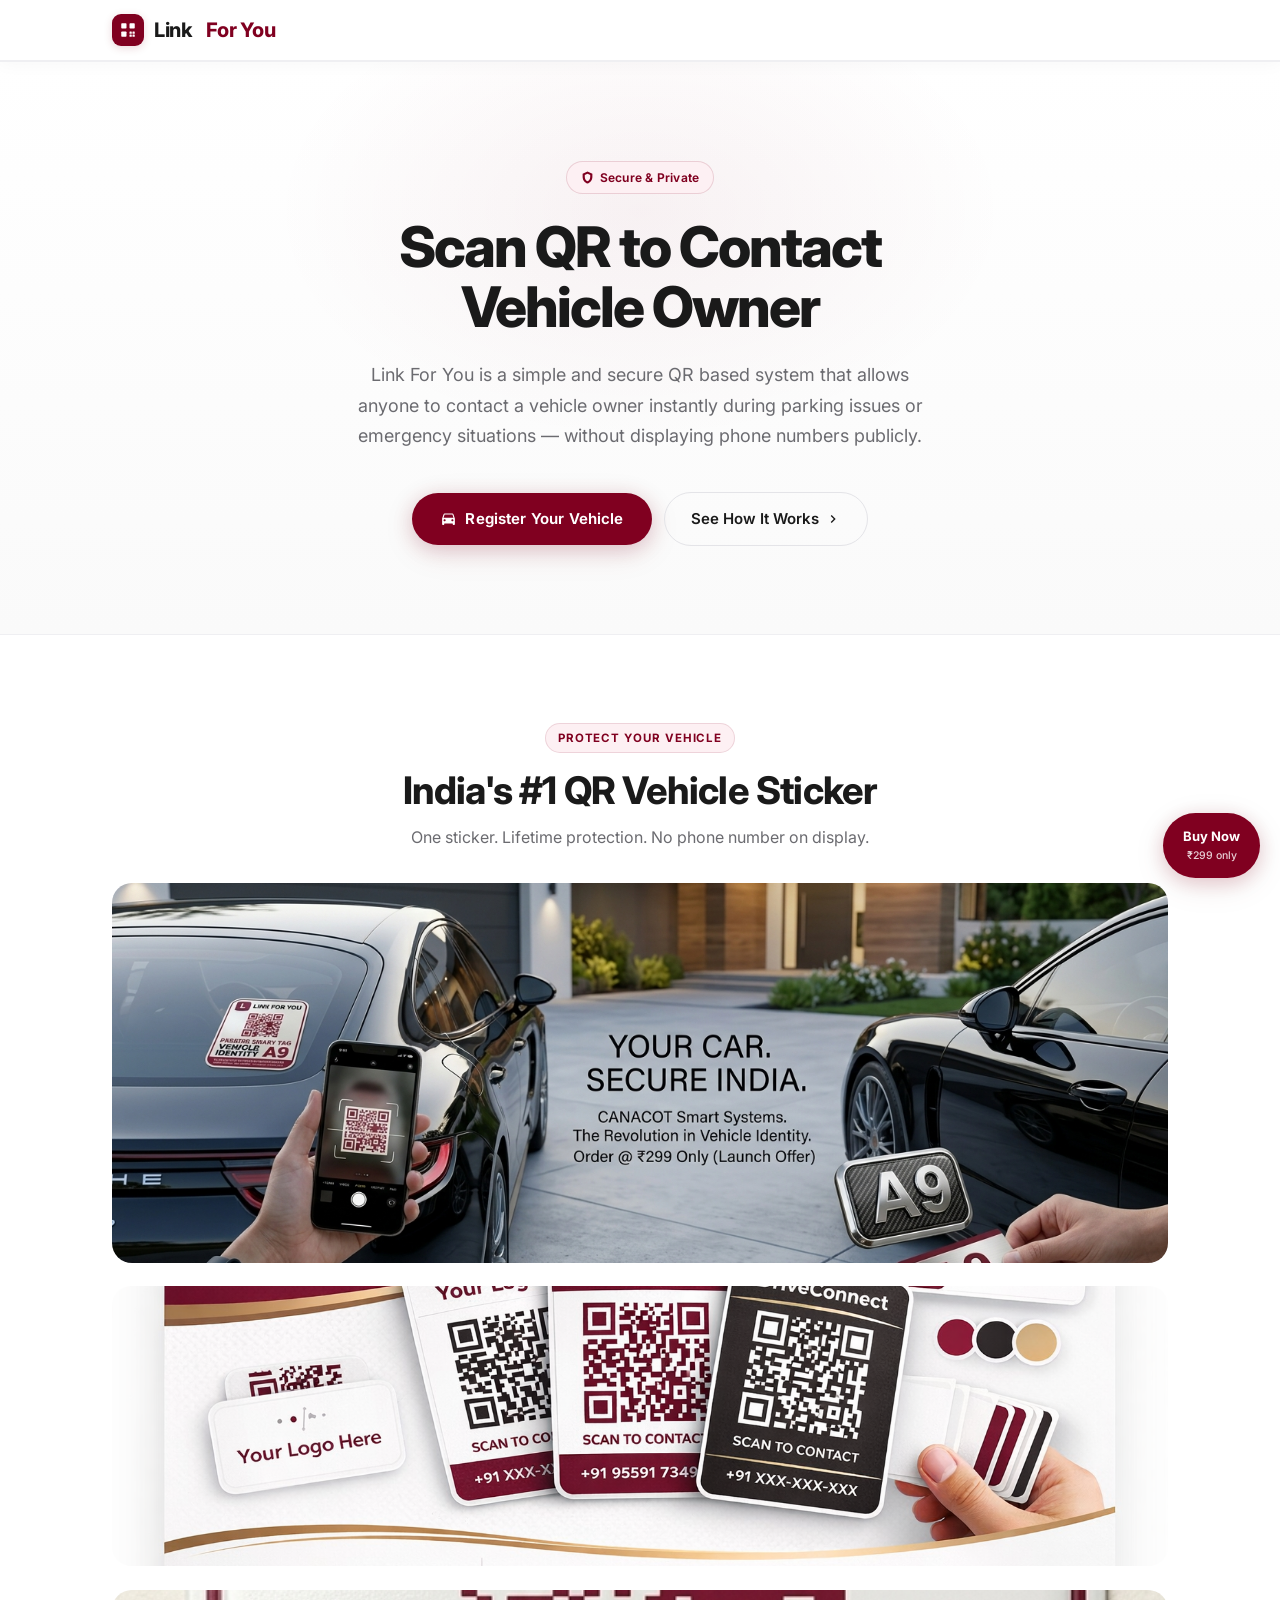
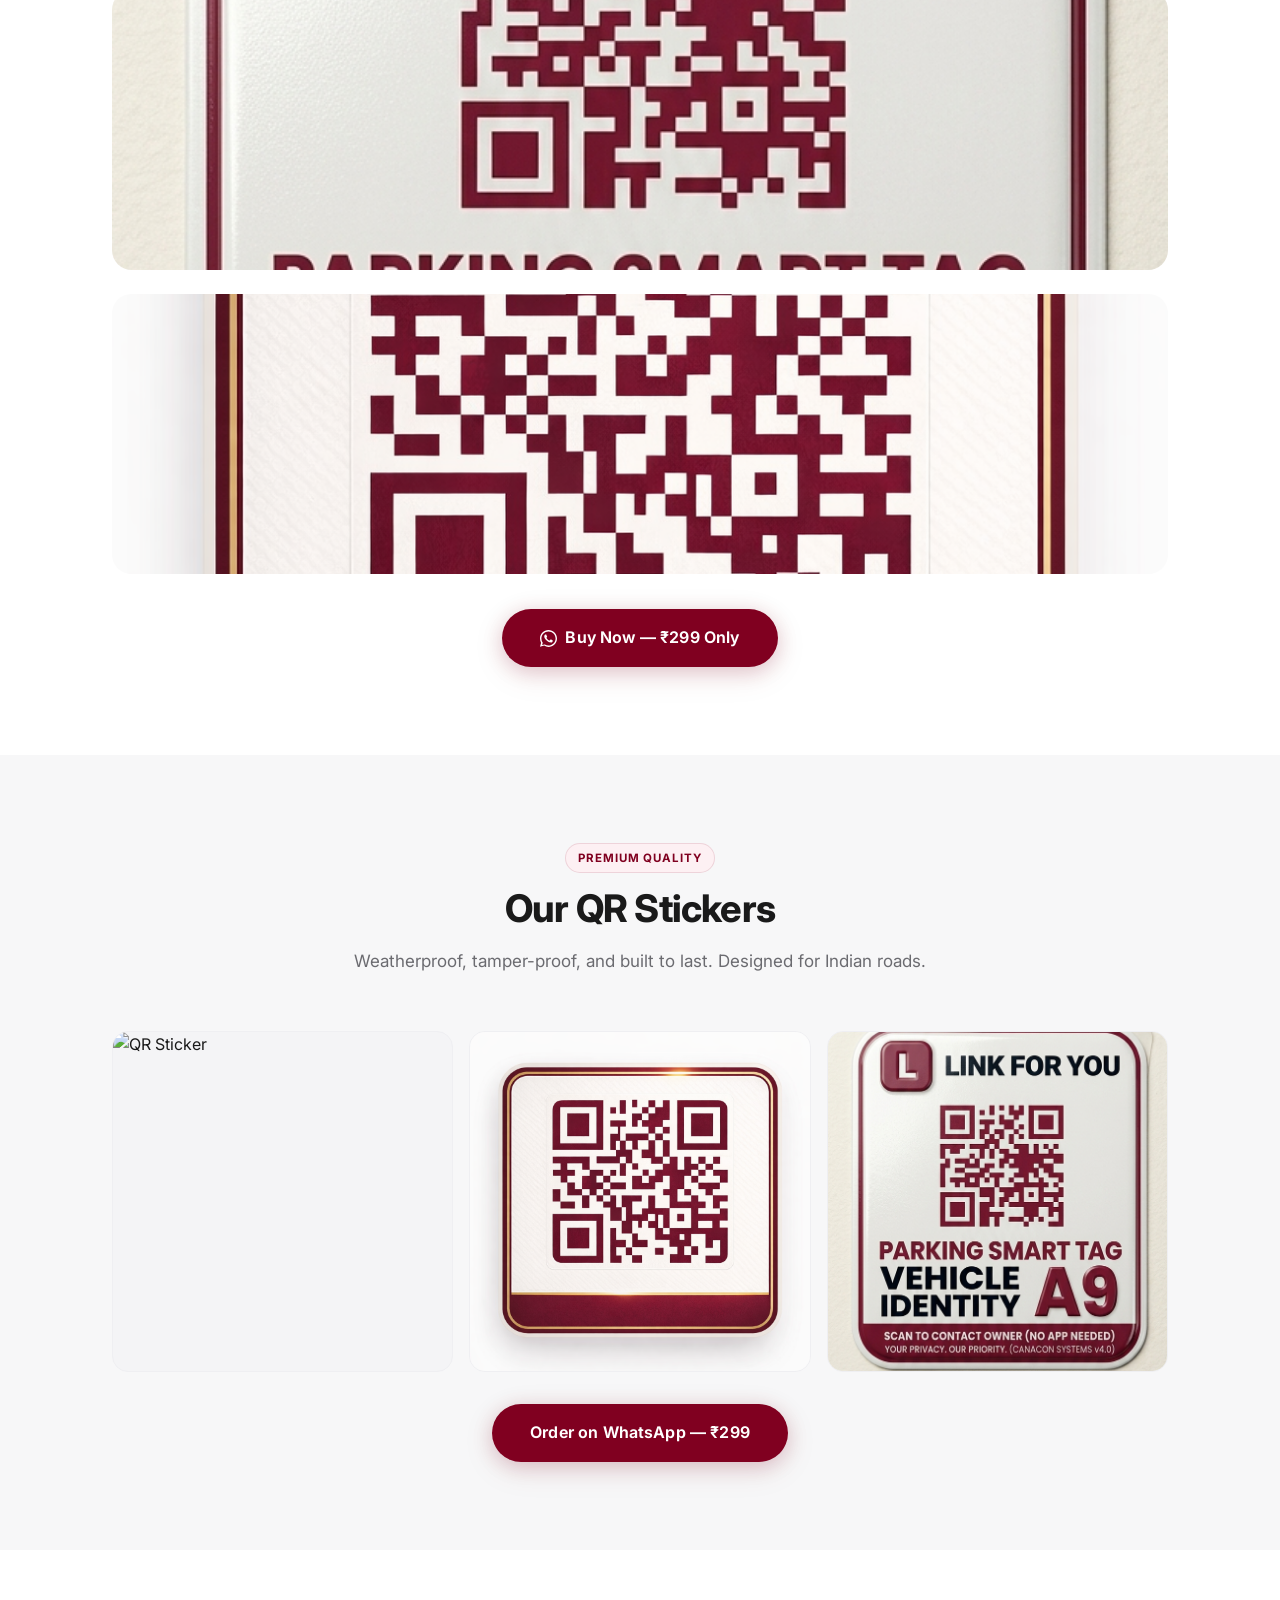
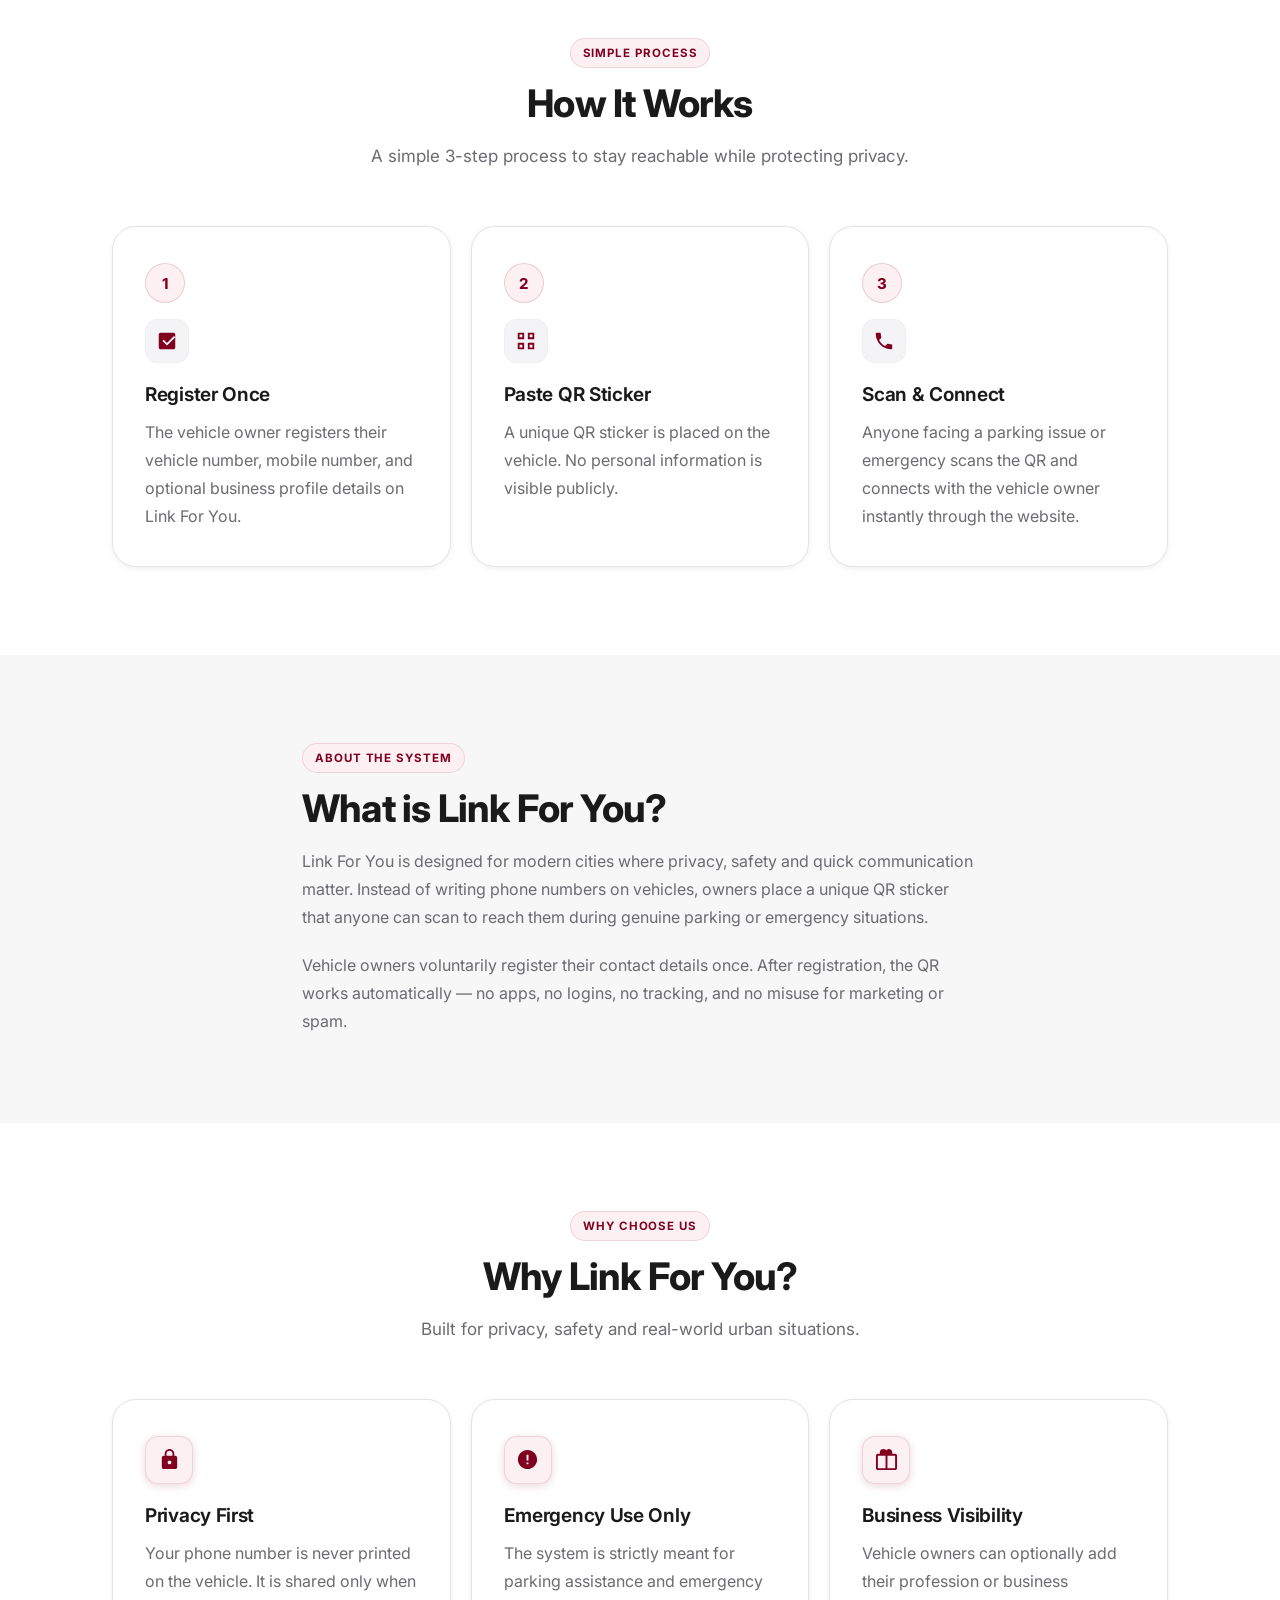
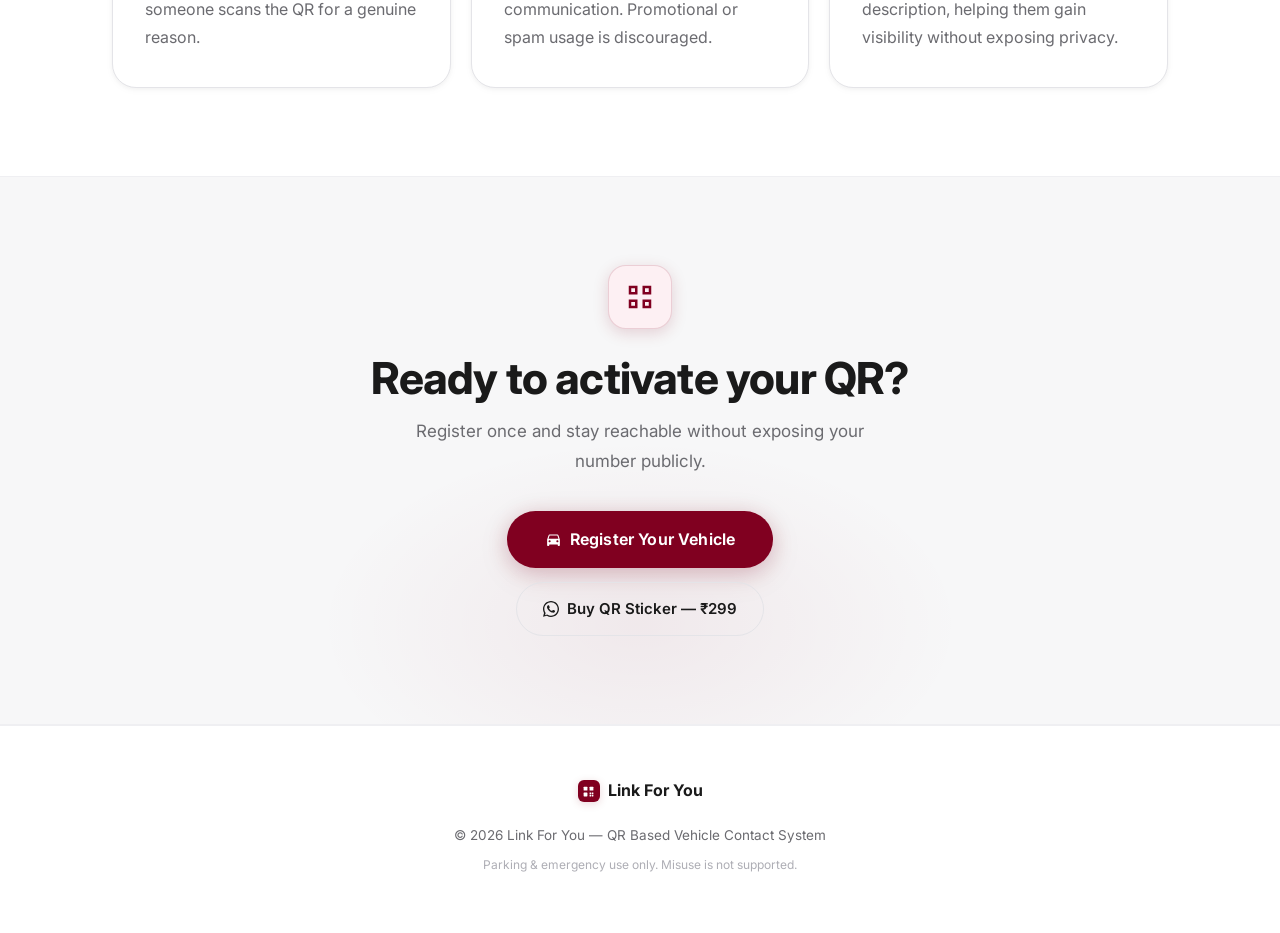
==== commit ef72b0ff: "Rename index-3.html to index.html" ====
--- a/index.html
+++ b/index.html
@@ -92,7 +92,9 @@
   <p style="max-width:520px; margin:0 auto 32px;">One sticker. Lifetime protection. No phone number on display.</p>
 
   <img src="car.jpg" alt="QR Sticker on Car" style="width:100%; border-radius:20px; margin-bottom:16px; object-fit:cover; max-height:380px;">
-  <img src="car2.jpg" alt="QR Sticker close-up" style="width:100%; border-radius:20px; object-fit:cover; max-height:280px;">
+  <img src="car2.jpg" alt="QR Sticker close-up" style="width:100%; border-radius:20px; margin-bottom:16px; object-fit:cover; max-height:280px;">
+  <img src="mycar.jpg" alt="My Car with QR" style="width:100%; border-radius:20px; margin-bottom:16px; object-fit:cover; max-height:280px;">
+  <img src="qr.jpg" alt="QR Code" style="width:100%; border-radius:20px; object-fit:cover; max-height:280px;">
 
   <div class="action-buttons" style="align-items:center; margin-top:28px;">
     <a href="https://wa.me/919599173491?text=I want QR sticker" class="btn-primary large-btn">
@@ -117,9 +119,9 @@
   </div>
 
   <div class="sticker-grid">
-    <img src="sticker1.jpg" alt="QR Sticker variant 1" class="sticker-img">
-    <img src="sticker2.jpg" alt="QR Sticker variant 2" class="sticker-img">
-    <img src="sticker3.jpg" alt="QR Sticker variant 3" class="sticker-img">
+    <img src="sticker.jpg" alt="QR Sticker" class="sticker-img">
+    <img src="qr.jpg" alt="QR Code" class="sticker-img">
+    <img src="mycar.jpg" alt="My Car" class="sticker-img">
   </div>
 
   <div style="text-align:center; margin-top:32px;">
--- a/style.css
+++ b/style.css
@@ -0,0 +1,748 @@
+/* ============================================================
+   Link For You — QR Vehicle Contact System
+   Premium CSS | #800020 Maroon | #FFFFFF White | Silver
+   ============================================================ */
+
+@import url('https://fonts.googleapis.com/css2?family=Inter:wght@300;400;500;600;700;800&display=swap');
+
+/* ==================== ROOT ==================== */
+
+:root {
+  --m:           #800020;
+  --m-dk:        #5c0018;
+  --m-lt:        #fdf0f3;
+  --m-glow:      rgba(128, 0, 32, 0.16);
+
+  --white:       #ffffff;
+  --bg:          #f7f7f8;
+  --bg-card:     #ffffff;
+
+  --silver:      #c8c8cc;
+  --silver-lt:   #ebebef;
+  --silver-mist: #f4f4f6;
+
+  --text:        #1a1a1a;
+  --muted:       #6b6b70;
+  --subtle:      #aeaeb5;
+
+  --border:      #e4e4e8;
+  --border-soft: #efeff2;
+
+  --radius:      16px;
+  --radius-sm:   10px;
+  --radius-lg:   24px;
+  --radius-xl:   32px;
+  --pill:        999px;
+
+  --sh-xs:  0 1px 4px rgba(0,0,0,0.04), 0 2px 8px rgba(0,0,0,0.03);
+  --sh-sm:  0 2px 12px rgba(0,0,0,0.05), 0 4px 20px rgba(0,0,0,0.04);
+  --sh:     0 4px 24px rgba(0,0,0,0.07), 0 8px 32px rgba(0,0,0,0.04);
+  --sh-md:  0 8px 40px rgba(0,0,0,0.10), 0 16px 48px rgba(0,0,0,0.05);
+  --sh-m:   0 4px 20px rgba(128,0,32,0.18), 0 8px 32px rgba(128,0,32,0.10);
+
+  --t: 0.22s cubic-bezier(0.4, 0, 0.2, 1);
+}
+
+/* ==================== RESET ==================== */
+
+*, *::before, *::after {
+  margin: 0;
+  padding: 0;
+  box-sizing: border-box;
+}
+
+html { scroll-behavior: smooth; }
+
+body {
+  font-family: 'Inter', -apple-system, BlinkMacSystemFont, sans-serif;
+  background: var(--white);
+  color: var(--text);
+  line-height: 1.6;
+  -webkit-font-smoothing: antialiased;
+  -moz-osx-font-smoothing: grayscale;
+  overflow-x: hidden;
+}
+
+/* ==================== CONTAINER ==================== */
+
+.container {
+  max-width: 1100px;
+  margin: 0 auto;
+  padding: 0 22px;
+}
+
+.container.narrow { max-width: 720px; }
+
+/* ==================== TYPOGRAPHY ==================== */
+
+h2 {
+  font-size: 38px;
+  font-weight: 750;
+  letter-spacing: -0.8px;
+  color: var(--text);
+  margin-bottom: 16px;
+  line-height: 1.15;
+}
+
+h3 {
+  font-size: 19px;
+  font-weight: 650;
+  letter-spacing: -0.3px;
+  color: var(--text);
+  margin-bottom: 10px;
+  line-height: 1.3;
+}
+
+p {
+  font-size: 16px;
+  color: var(--muted);
+  line-height: 1.75;
+}
+
+/* ==================== SECTION TAG ==================== */
+
+.section-tag {
+  display: inline-flex;
+  align-items: center;
+  background: var(--m-lt);
+  color: var(--m);
+  font-size: 11.5px;
+  font-weight: 700;
+  letter-spacing: 0.08em;
+  text-transform: uppercase;
+  padding: 5px 12px;
+  border-radius: var(--pill);
+  border: 1px solid rgba(128,0,32,0.12);
+  margin-bottom: 14px;
+}
+
+/* ==================== SECTIONS ==================== */
+
+.section { padding: 88px 0; }
+
+.section.light { background: var(--bg); }
+
+.text-center { text-align: center; }
+
+/* ==================== NAVBAR ==================== */
+
+.navbar {
+  background: rgba(255,255,255,0.90);
+  backdrop-filter: blur(20px);
+  -webkit-backdrop-filter: blur(20px);
+  border-bottom: 1px solid var(--border-soft);
+  position: sticky;
+  top: 0;
+  z-index: 100;
+  box-shadow: 0 1px 0 var(--border-soft), 0 4px 16px rgba(0,0,0,0.03);
+}
+
+.nav-container {
+  max-width: 1100px;
+  margin: 0 auto;
+  padding: 0 22px;
+  height: 60px;
+  display: flex;
+  align-items: center;
+}
+
+/* ==================== LOGO ==================== */
+
+.logo {
+  display: flex;
+  align-items: center;
+  gap: 10px;
+  font-size: 20px;
+  font-weight: 750;
+  letter-spacing: -0.5px;
+  color: var(--text);
+  cursor: default;
+  user-select: none;
+}
+
+.logo span { color: var(--m); }
+
+.logo-icon {
+  width: 32px;
+  height: 32px;
+  background: var(--m);
+  border-radius: 9px;
+  display: flex;
+  align-items: center;
+  justify-content: center;
+  flex-shrink: 0;
+  box-shadow: 0 2px 8px var(--m-glow);
+}
+
+.logo-icon svg {
+  width: 18px;
+  height: 18px;
+  color: #fff;
+}
+
+.logo-icon.small {
+  width: 22px;
+  height: 22px;
+  border-radius: 6px;
+}
+
+.logo-icon.small svg {
+  width: 13px;
+  height: 13px;
+}
+
+/* ==================== HERO ==================== */
+
+.hero {
+  padding: 100px 22px 88px;
+  text-align: center;
+  background: linear-gradient(180deg, #ffffff 0%, #fafafa 100%);
+  position: relative;
+  overflow: hidden;
+}
+
+.hero::before {
+  content: '';
+  position: absolute;
+  top: -100px;
+  left: 50%;
+  transform: translateX(-50%);
+  width: 800px;
+  height: 500px;
+  background: radial-gradient(ellipse at center, rgba(128,0,32,0.05) 0%, transparent 65%);
+  pointer-events: none;
+}
+
+.hero-wrapper { position: relative; z-index: 1; }
+
+.hero-badge {
+  display: inline-flex;
+  align-items: center;
+  gap: 6px;
+  background: var(--m-lt);
+  color: var(--m);
+  font-size: 12px;
+  font-weight: 650;
+  letter-spacing: 0.02em;
+  padding: 6px 14px;
+  border-radius: var(--pill);
+  border: 1px solid rgba(128,0,32,0.14);
+  margin-bottom: 24px;
+}
+
+.hero-badge svg {
+  width: 13px;
+  height: 13px;
+  fill: var(--m);
+  flex-shrink: 0;
+}
+
+.hero h1 {
+  font-size: 56px;
+  font-weight: 800;
+  letter-spacing: -2px;
+  line-height: 1.07;
+  color: var(--text);
+  margin-bottom: 22px;
+}
+
+.hero p {
+  font-size: 18px;
+  color: var(--muted);
+  max-width: 600px;
+  margin: 0 auto 40px;
+  line-height: 1.7;
+}
+
+/* ==================== HERO ACTIONS ==================== */
+
+.hero-actions {
+  display: flex;
+  justify-content: center;
+  align-items: center;
+  gap: 12px;
+  flex-wrap: wrap;
+}
+
+/* ==================== BUTTONS ==================== */
+
+.btn-primary {
+  display: inline-flex;
+  align-items: center;
+  gap: 8px;
+  background: var(--m);
+  color: #fff;
+  padding: 14px 28px;
+  border-radius: var(--pill);
+  font-size: 15px;
+  font-weight: 650;
+  text-decoration: none;
+  letter-spacing: 0.01em;
+  box-shadow: var(--sh-m);
+  transition: background var(--t), transform var(--t), box-shadow var(--t);
+  border: none;
+  cursor: pointer;
+  -webkit-tap-highlight-color: transparent;
+}
+
+.btn-primary svg {
+  width: 17px;
+  height: 17px;
+  fill: currentColor;
+  flex-shrink: 0;
+}
+
+.btn-primary:hover {
+  background: var(--m-dk);
+  transform: translateY(-2px);
+  box-shadow: 0 8px 28px rgba(128,0,32,0.28), 0 16px 40px rgba(128,0,32,0.12);
+}
+
+.btn-primary:active { transform: scale(0.98); }
+
+.btn-primary.large-btn {
+  padding: 16px 38px;
+  font-size: 16px;
+}
+
+.btn-secondary {
+  display: inline-flex;
+  align-items: center;
+  gap: 6px;
+  background: transparent;
+  color: var(--text);
+  padding: 14px 26px;
+  border-radius: var(--pill);
+  font-size: 15px;
+  font-weight: 600;
+  text-decoration: none;
+  border: 1.5px solid var(--border);
+  transition: border-color var(--t), color var(--t), background var(--t), transform var(--t);
+  -webkit-tap-highlight-color: transparent;
+}
+
+.btn-secondary svg {
+  width: 16px;
+  height: 16px;
+  fill: currentColor;
+  flex-shrink: 0;
+  transition: transform var(--t);
+}
+
+.btn-secondary:hover {
+  border-color: var(--m);
+  color: var(--m);
+  background: var(--m-lt);
+  transform: translateY(-2px);
+}
+
+.btn-secondary:hover svg { transform: translateX(2px); }
+
+/* ==================== PRODUCT SHOWCASE ==================== */
+
+.product-showcase {
+  background: var(--white);
+  border-top: 1px solid var(--border-soft);
+}
+
+/* ==================== STICKER GRID ==================== */
+
+.sticker-grid {
+  display: grid;
+  grid-template-columns: 1fr 1fr 1fr;
+  gap: 16px;
+  margin-top: 10px;
+}
+
+.sticker-img {
+  width: 100%;
+  border-radius: 16px;
+  object-fit: cover;
+  aspect-ratio: 1 / 1;
+  background: var(--silver-mist);
+  border: 1px solid var(--border-soft);
+  transition: transform var(--t), box-shadow var(--t);
+}
+
+.sticker-img:hover {
+  transform: translateY(-4px);
+  box-shadow: var(--sh-md);
+}
+
+/* ==================== SECTION HEADER ==================== */
+
+.section-header {
+  text-align: center;
+  max-width: 680px;
+  margin: 0 auto 56px;
+}
+
+.section-sub {
+  font-size: 17px;
+  color: var(--muted);
+  margin-top: 10px;
+  line-height: 1.65;
+}
+
+/* ==================== STEPS GRID ==================== */
+
+.steps-grid {
+  display: grid;
+  grid-template-columns: repeat(auto-fit, minmax(280px, 1fr));
+  gap: 20px;
+}
+
+.step-card {
+  background: var(--white);
+  padding: 36px 32px;
+  border-radius: var(--radius-lg);
+  border: 1px solid var(--border);
+  box-shadow: var(--sh-xs);
+  transition: transform var(--t), box-shadow var(--t), border-color var(--t);
+  position: relative;
+  overflow: hidden;
+}
+
+.step-card::before {
+  content: '';
+  position: absolute;
+  top: 0; left: 0; right: 0;
+  height: 2.5px;
+  background: var(--m);
+  opacity: 0;
+  transition: opacity var(--t);
+}
+
+.step-card:hover {
+  transform: translateY(-5px);
+  box-shadow: var(--sh-md);
+  border-color: var(--silver);
+}
+
+.step-card:hover::before { opacity: 1; }
+
+.step-number {
+  display: inline-flex;
+  align-items: center;
+  justify-content: center;
+  width: 40px;
+  height: 40px;
+  border-radius: 50%;
+  background: var(--m-lt);
+  border: 1.5px solid rgba(128,0,32,0.15);
+  margin-bottom: 16px;
+}
+
+.step-number span {
+  font-size: 15px;
+  font-weight: 750;
+  color: var(--m);
+  line-height: 1;
+}
+
+.step-icon {
+  width: 44px;
+  height: 44px;
+  background: var(--silver-mist);
+  border-radius: 12px;
+  border: 1px solid var(--border-soft);
+  display: flex;
+  align-items: center;
+  justify-content: center;
+  margin-bottom: 20px;
+}
+
+.step-icon svg {
+  width: 22px;
+  height: 22px;
+  fill: var(--m);
+}
+
+/* ==================== FEATURE GRID ==================== */
+
+.feature-grid {
+  display: grid;
+  grid-template-columns: repeat(auto-fit, minmax(280px, 1fr));
+  gap: 20px;
+}
+
+.feature-card {
+  background: var(--white);
+  padding: 36px 32px;
+  border-radius: var(--radius-lg);
+  border: 1px solid var(--border);
+  box-shadow: var(--sh-xs);
+  transition: transform var(--t), box-shadow var(--t);
+}
+
+.feature-card:hover {
+  transform: translateY(-4px);
+  box-shadow: var(--sh-md);
+}
+
+.feature-icon {
+  width: 48px;
+  height: 48px;
+  background: var(--m-lt);
+  border-radius: 13px;
+  border: 1px solid rgba(128,0,32,0.12);
+  display: flex;
+  align-items: center;
+  justify-content: center;
+  margin-bottom: 20px;
+  box-shadow: 0 2px 8px var(--m-glow);
+}
+
+.feature-icon svg {
+  width: 23px;
+  height: 23px;
+  fill: var(--m);
+}
+
+/* ==================== CTA SECTION ==================== */
+
+.cta-section {
+  background: var(--bg);
+  text-align: center;
+  border-top: 1px solid var(--border-soft);
+  border-bottom: 1px solid var(--border-soft);
+  position: relative;
+  overflow: hidden;
+}
+
+.cta-section::before {
+  content: '';
+  position: absolute;
+  bottom: -100px;
+  left: 50%;
+  transform: translateX(-50%);
+  width: 700px;
+  height: 400px;
+  background: radial-gradient(ellipse at center, rgba(128,0,32,0.06) 0%, transparent 65%);
+  pointer-events: none;
+}
+
+.cta-section .container { position: relative; z-index: 1; }
+
+.cta-icon {
+  width: 64px;
+  height: 64px;
+  background: var(--m-lt);
+  border-radius: 18px;
+  border: 1.5px solid rgba(128,0,32,0.14);
+  display: flex;
+  align-items: center;
+  justify-content: center;
+  margin: 0 auto 24px;
+  box-shadow: 0 4px 16px var(--m-glow);
+}
+
+.cta-icon svg {
+  width: 30px;
+  height: 30px;
+  fill: var(--m);
+}
+
+.cta-section h2 { font-size: 44px; margin-bottom: 14px; }
+
+.cta-section p {
+  font-size: 17px;
+  color: var(--muted);
+  max-width: 480px;
+  margin: 0 auto 34px;
+}
+
+/* ==================== FOOTER ==================== */
+
+.footer {
+  background: var(--white);
+  padding: 52px 22px;
+  text-align: center;
+  border-top: 1px solid var(--border-soft);
+}
+
+.footer-logo {
+  display: inline-flex;
+  align-items: center;
+  gap: 8px;
+  font-size: 16px;
+  font-weight: 700;
+  color: var(--text);
+  margin-bottom: 20px;
+}
+
+.footer p {
+  font-size: 13.5px;
+  color: var(--muted);
+  margin-bottom: 6px;
+}
+
+.footer .small {
+  font-size: 12px;
+  color: var(--subtle);
+}
+
+/* ==================== FORM ==================== */
+
+.form-card {
+  background: var(--white);
+  padding: 44px;
+  border-radius: var(--radius-xl);
+  border: 1px solid var(--border);
+  box-shadow: var(--sh);
+  max-width: 550px;
+  margin: 56px auto;
+}
+
+input, textarea, select {
+  width: 100%;
+  padding: 14px 16px;
+  border-radius: var(--radius-sm);
+  border: 1.5px solid var(--border);
+  font-size: 15px;
+  font-family: inherit;
+  color: var(--text);
+  background: var(--silver-mist);
+  margin-bottom: 18px;
+  transition: border-color var(--t), box-shadow var(--t), background var(--t);
+  outline: none;
+  appearance: none;
+}
+
+input:focus, textarea:focus, select:focus {
+  border-color: var(--m);
+  background: var(--white);
+  box-shadow: 0 0 0 3.5px rgba(128,0,32,0.10);
+}
+
+input::placeholder, textarea::placeholder { color: var(--silver); }
+
+label {
+  display: block;
+  font-size: 13px;
+  font-weight: 650;
+  color: var(--text);
+  margin-bottom: 7px;
+}
+
+/* ==================== OWNER CARD ==================== */
+
+.owner-card {
+  background: var(--white);
+  padding: 32px;
+  border-radius: var(--radius-lg);
+  border: 1px solid var(--border);
+  box-shadow: var(--sh);
+  max-width: 560px;
+  margin: 40px auto;
+}
+
+.info-row {
+  display: flex;
+  justify-content: space-between;
+  align-items: center;
+  padding: 13px 0;
+  border-bottom: 1px solid var(--border-soft);
+  gap: 12px;
+}
+
+.info-row:last-child { border-bottom: none; }
+
+.label {
+  font-weight: 600;
+  color: var(--subtle);
+  font-size: 12px;
+  letter-spacing: 0.05em;
+  text-transform: uppercase;
+}
+
+.value {
+  font-weight: 650;
+  color: var(--text);
+  font-size: 15px;
+  text-align: right;
+}
+
+/* ==================== ACTION BUTTONS ==================== */
+
+.action-buttons {
+  display: flex;
+  flex-direction: column;
+  gap: 12px;
+  margin-top: 24px;
+}
+
+/* ==================== FLOAT BUTTON ==================== */
+
+.order-float {
+  position: fixed;
+  bottom: 22px;
+  right: 20px;
+  background: var(--m);
+  color: white;
+  padding: 13px 20px;
+  border-radius: var(--pill);
+  font-size: 13px;
+  font-weight: 700;
+  text-decoration: none;
+  box-shadow: var(--sh-m);
+  display: flex;
+  flex-direction: column;
+  align-items: center;
+  z-index: 99;
+  transition: transform var(--t), box-shadow var(--t);
+  -webkit-tap-highlight-color: transparent;
+}
+
+.order-float:hover {
+  transform: translateY(-2px);
+  box-shadow: 0 10px 32px rgba(128,0,32,0.3);
+}
+
+.order-float span {
+  font-size: 10.5px;
+  font-weight: 500;
+  display: block;
+  opacity: 0.82;
+  margin-top: 1px;
+}
+
+/* ==================== UTILS ==================== */
+
+::selection { background: rgba(128,0,32,0.12); color: var(--m-dk); }
+::-webkit-scrollbar { width: 5px; }
+::-webkit-scrollbar-track { background: var(--bg); }
+::-webkit-scrollbar-thumb { background: var(--silver); border-radius: 3px; }
+::-webkit-scrollbar-thumb:hover { background: var(--m); }
+
+/* ==================== RESPONSIVE ==================== */
+
+@media (max-width: 768px) {
+  .section { padding: 64px 0; }
+  .hero { padding: 78px 18px 64px; }
+  .hero h1 { font-size: 40px; letter-spacing: -1.2px; }
+  .hero p { font-size: 16.5px; }
+  h2 { font-size: 32px; }
+  .cta-section h2 { font-size: 34px; }
+  .step-card, .feature-card { padding: 28px 24px; }
+  .form-card { padding: 30px 20px; margin: 28px auto; }
+  .sticker-grid { gap: 10px; }
+}
+
+@media (max-width: 480px) {
+  .hero h1 { font-size: 32px; letter-spacing: -1px; }
+  .hero-actions {
+    flex-direction: column;
+    width: 100%;
+    padding: 0 4px;
+  }
+  .btn-primary,
+  .btn-secondary {
+    width: 100%;
+    justify-content: center;
+  }
+  .section { padding: 52px 0; }
+  p { font-size: 15.5px; }
+  h2 { font-size: 28px; }
+  .sticker-grid { grid-template-columns: 1fr; }
+}
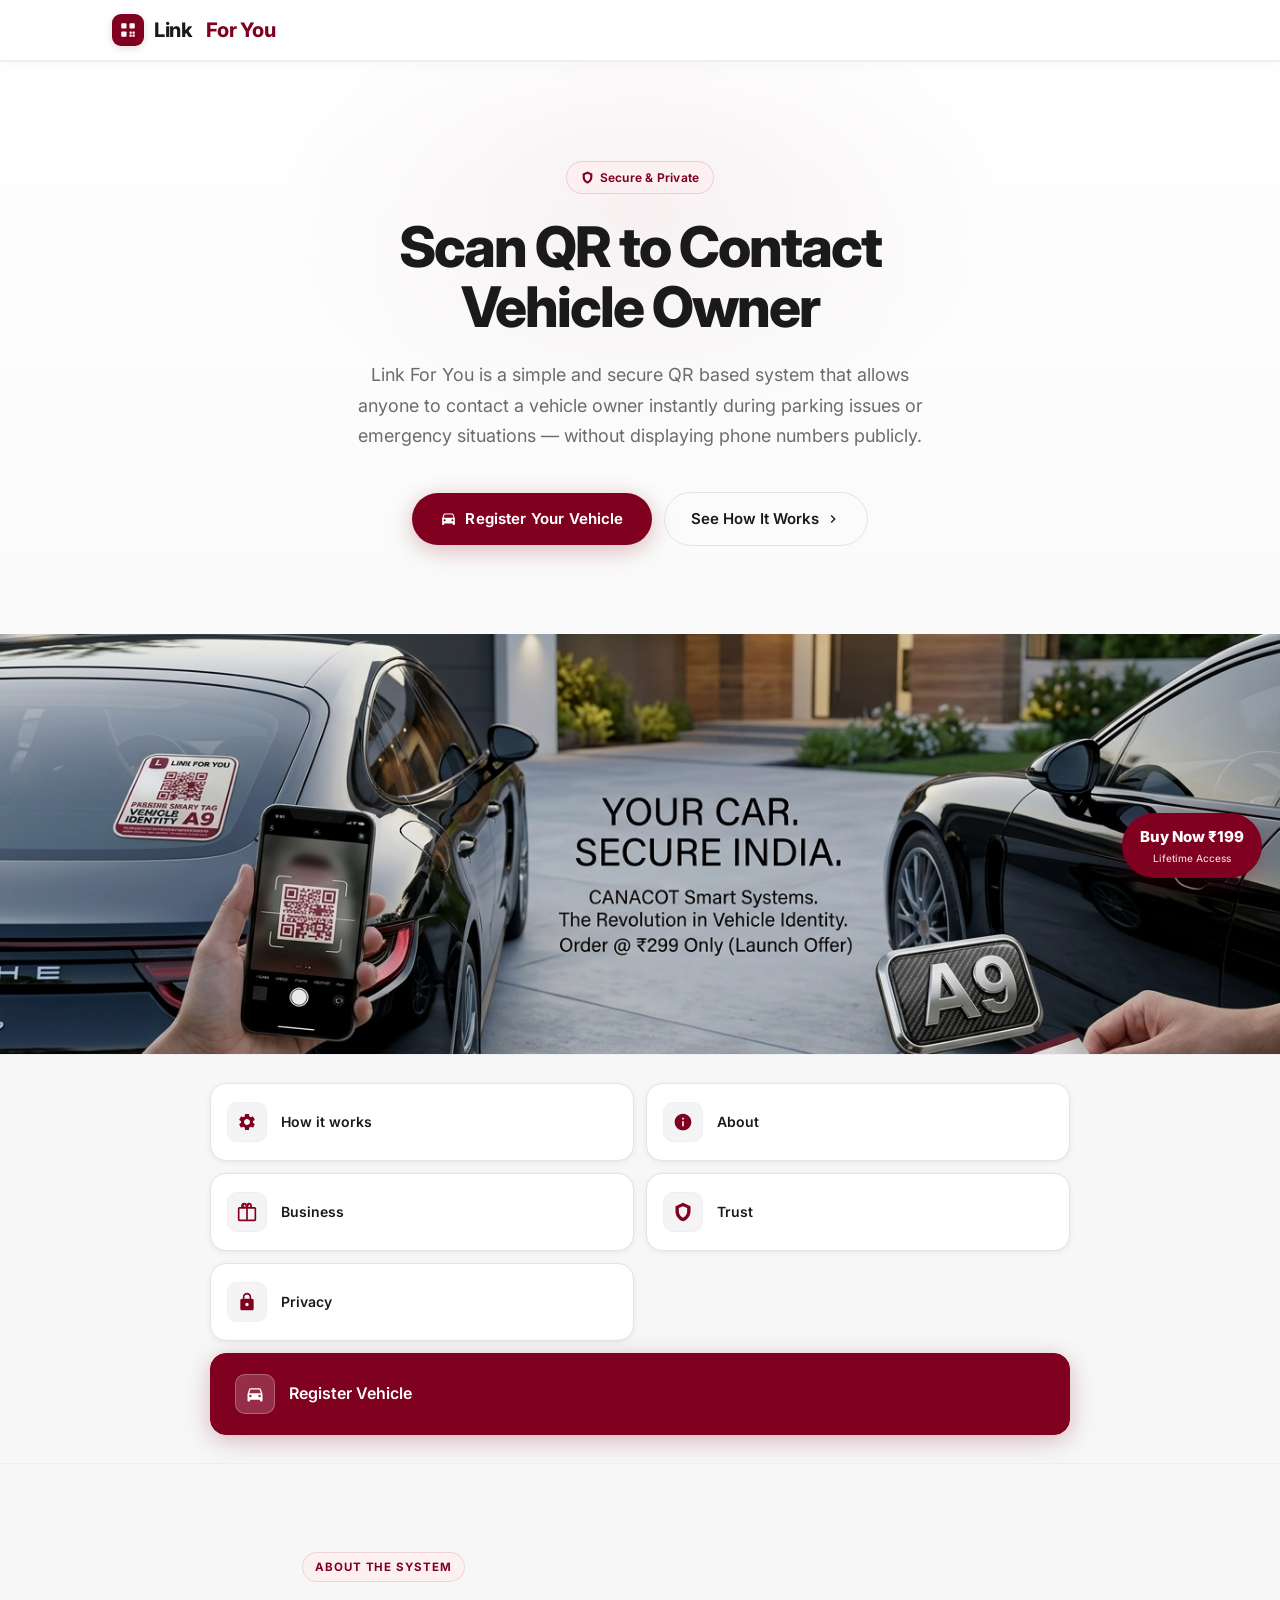
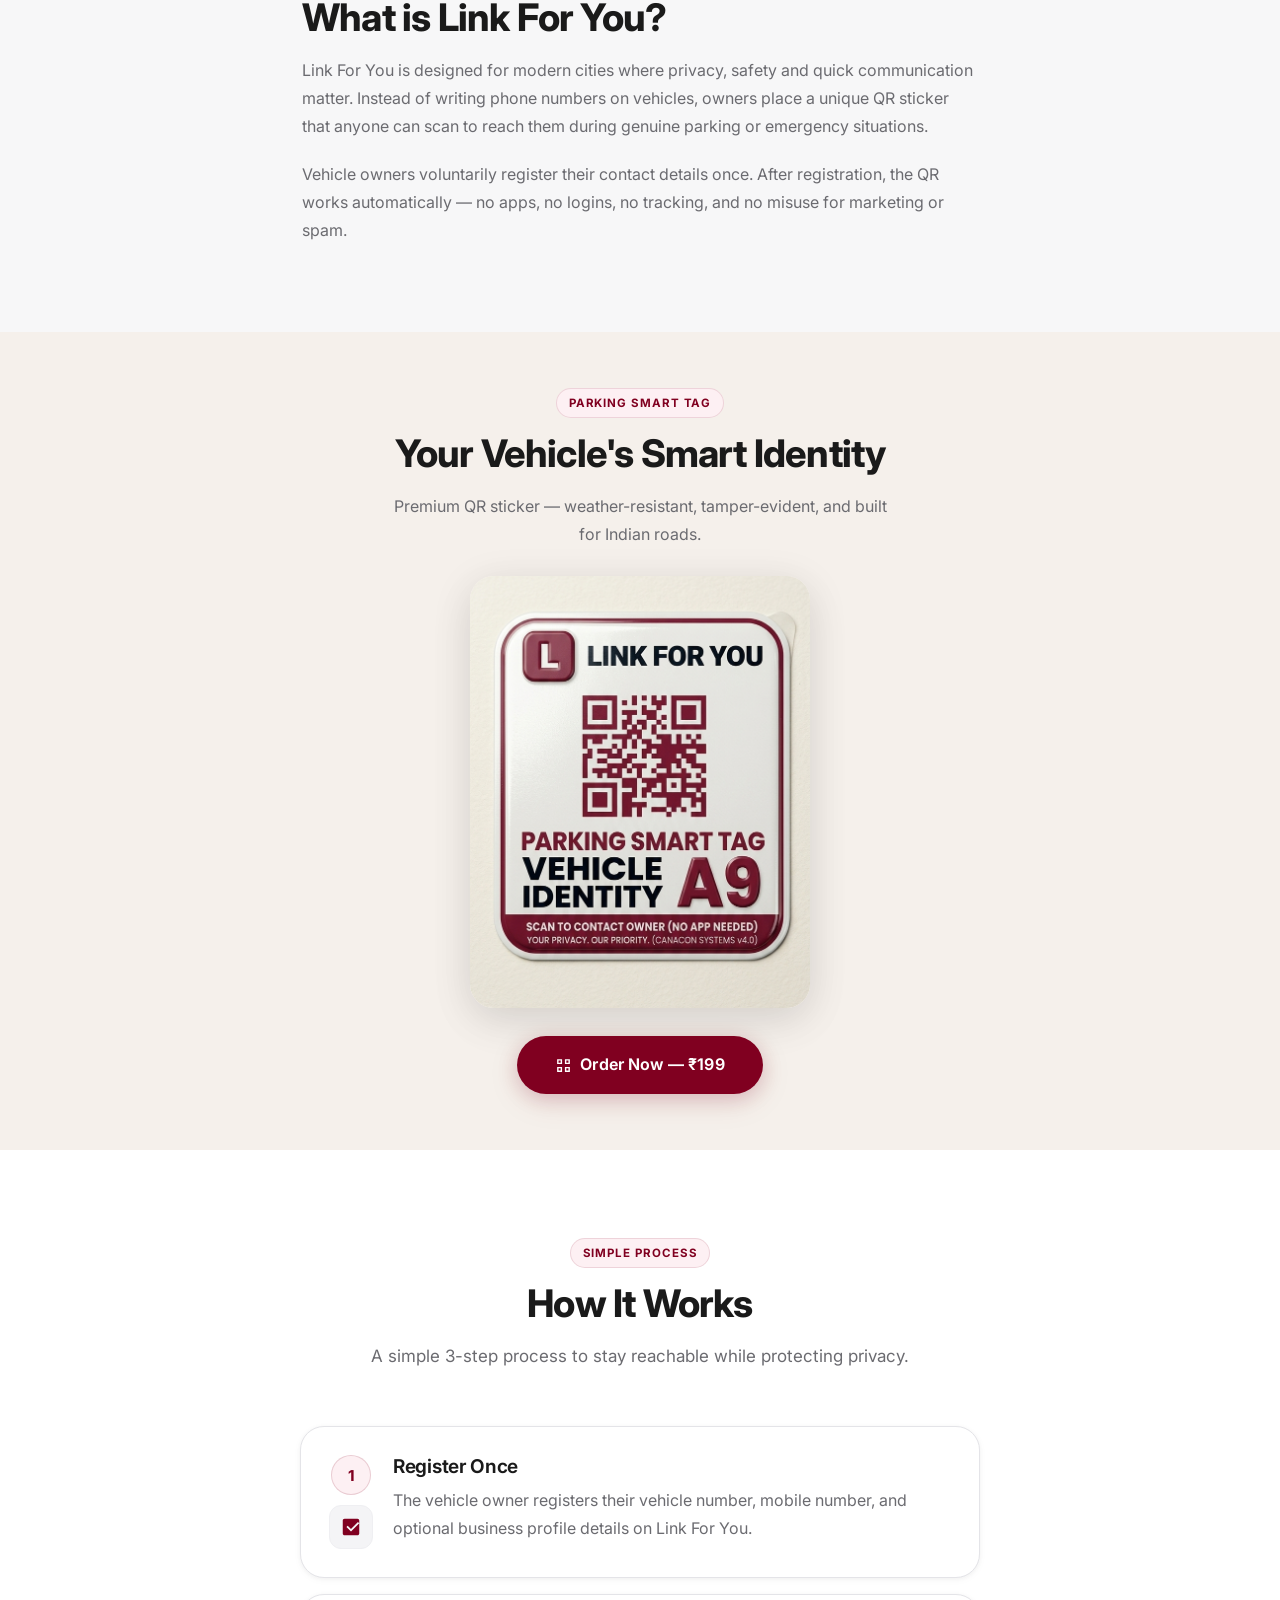
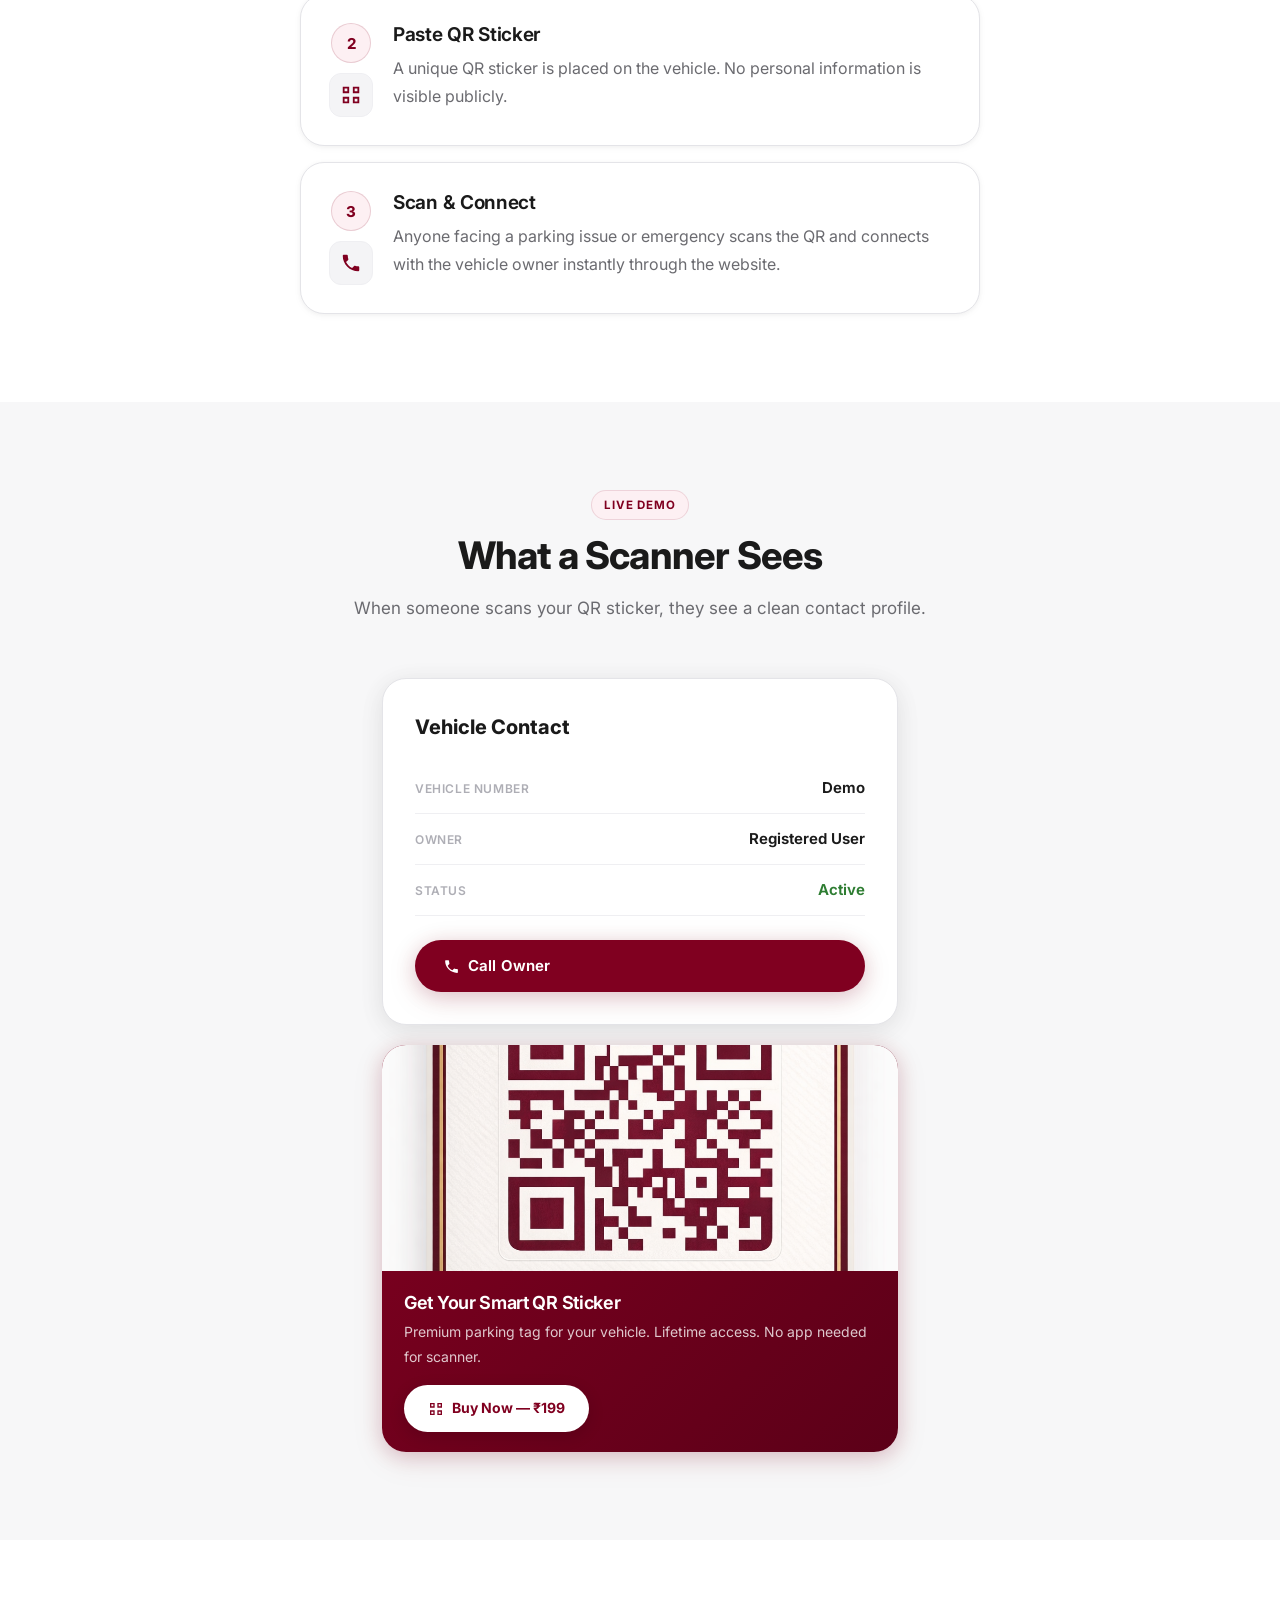
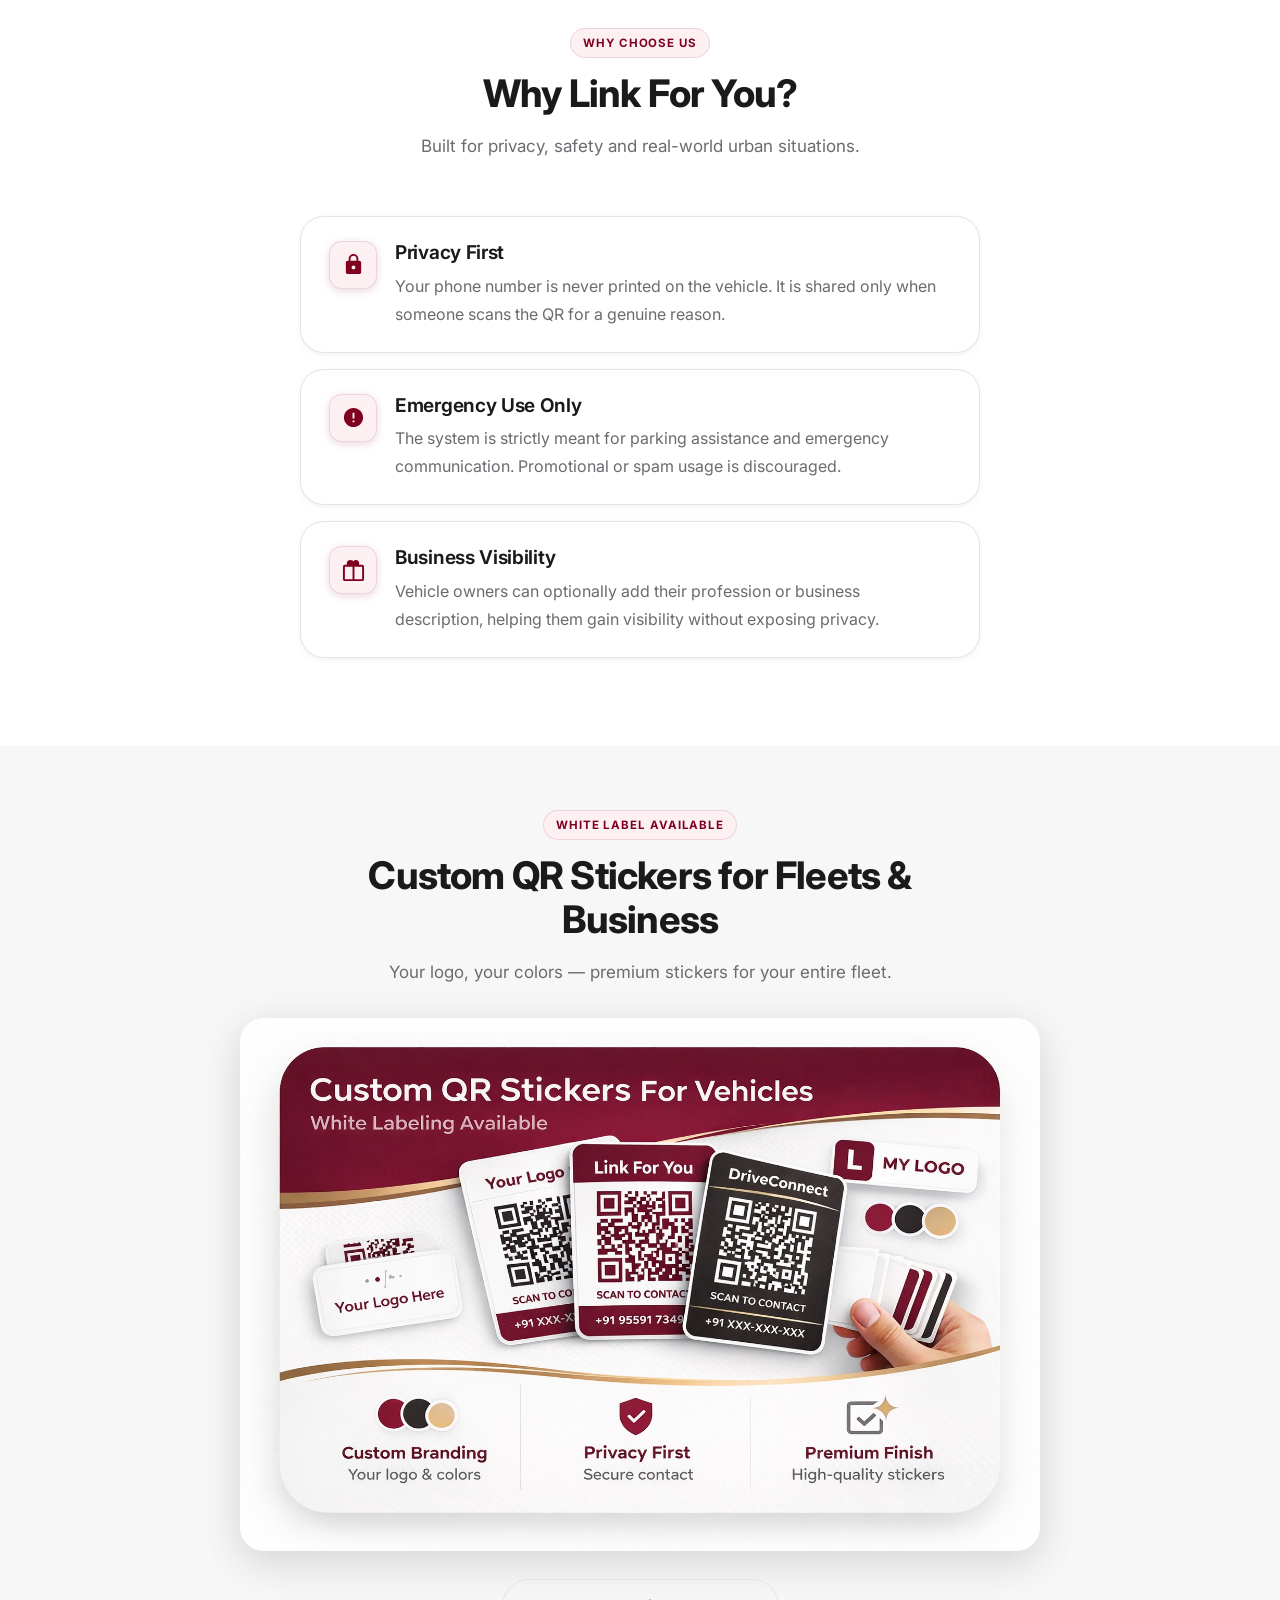
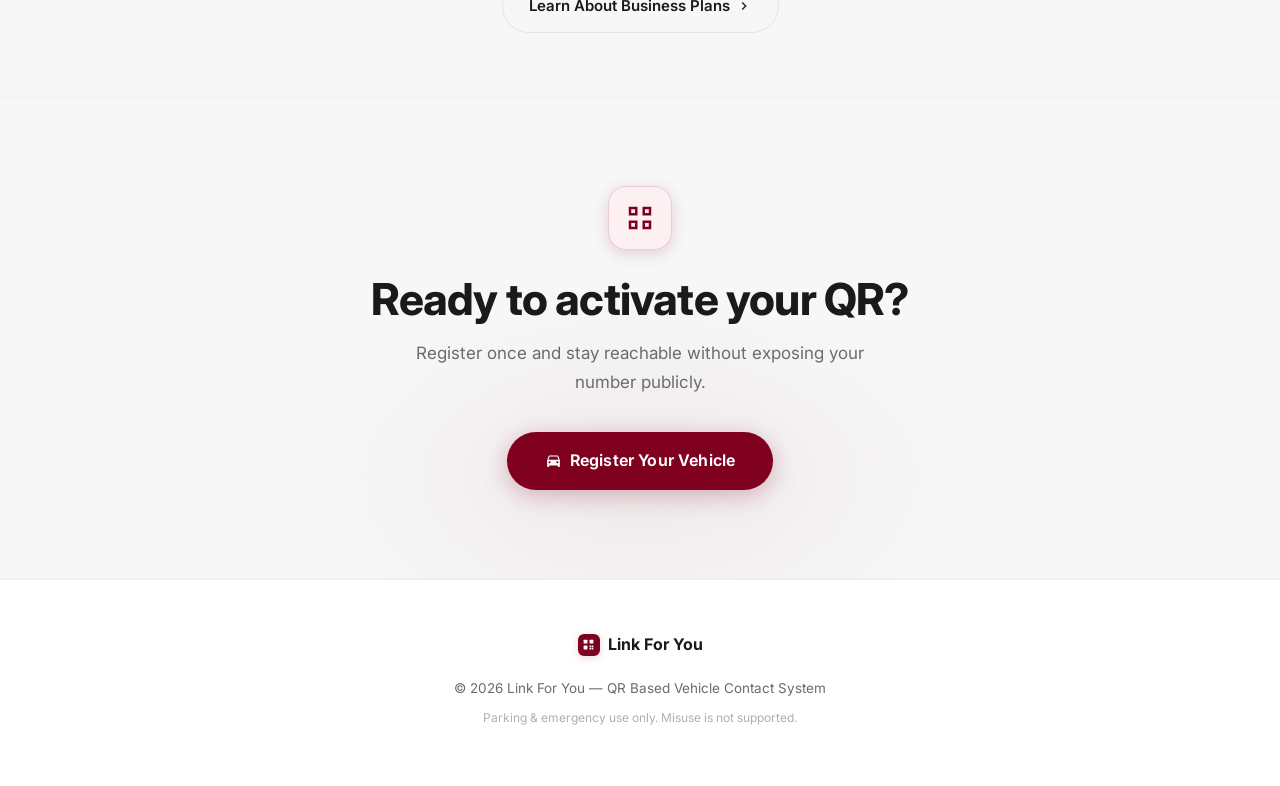
==== commit 2177a587: "Rename index-4.html to index.html" ====
--- a/index.html
+++ b/index.html
@@ -1,341 +1,835 @@
 <!DOCTYPE html>
 <html lang="en">
-
 <head>
-
 <meta charset="UTF-8">
 <meta name="viewport" content="width=device-width, initial-scale=1.0">
-
 <title>Link For You – QR Vehicle Contact System</title>
-
 <link rel="preconnect" href="https://fonts.googleapis.com">
 <link rel="preconnect" href="https://fonts.gstatic.com" crossorigin>
 <link href="https://fonts.googleapis.com/css2?family=Inter:wght@300;400;500;600;700;800&display=swap" rel="stylesheet">
-
-<link rel="stylesheet" href="./style.css">
-
-<!-- PWA Manifest -->
-<link rel="manifest" href="./manifest.json">
-
-<!-- Theme -->
 <meta name="theme-color" content="#800020">
-
 <meta name="mobile-web-app-capable" content="yes">
 <meta name="apple-mobile-web-app-capable" content="yes">
 
+<style>
+/* ============================================================
+   Link For You — QR Vehicle Contact System
+   Premium CSS | #800020 Maroon | #FFFFFF White | Silver
+   ============================================================ */
+
+:root {
+  --m:           #800020;
+  --m-dk:        #5c0018;
+  --m-lt:        #fdf0f3;
+  --m-glow:      rgba(128, 0, 32, 0.16);
+  --white:       #ffffff;
+  --bg:          #f7f7f8;
+  --bg-card:     #ffffff;
+  --silver:      #c8c8cc;
+  --silver-lt:   #ebebef;
+  --silver-mist: #f4f4f6;
+  --text:        #1a1a1a;
+  --muted:       #6b6b70;
+  --subtle:      #aeaeb5;
+  --border:      #e4e4e8;
+  --border-soft: #efeff2;
+  --radius:      16px;
+  --radius-sm:   10px;
+  --radius-lg:   24px;
+  --radius-xl:   32px;
+  --pill:        999px;
+  --sh-xs:  0 1px 4px rgba(0,0,0,0.04), 0 2px 8px rgba(0,0,0,0.03);
+  --sh-sm:  0 2px 12px rgba(0,0,0,0.05), 0 4px 20px rgba(0,0,0,0.04);
+  --sh:     0 4px 24px rgba(0,0,0,0.07), 0 8px 32px rgba(0,0,0,0.04);
+  --sh-md:  0 8px 40px rgba(0,0,0,0.10), 0 16px 48px rgba(0,0,0,0.05);
+  --sh-m:   0 4px 20px rgba(128,0,32,0.18), 0 8px 32px rgba(128,0,32,0.10);
+  --t: 0.22s cubic-bezier(0.4, 0, 0.2, 1);
+}
+
+*, *::before, *::after { margin: 0; padding: 0; box-sizing: border-box; }
+html { scroll-behavior: smooth; }
+body {
+  font-family: 'Inter', -apple-system, BlinkMacSystemFont, sans-serif;
+  background: var(--white);
+  color: var(--text);
+  line-height: 1.6;
+  -webkit-font-smoothing: antialiased;
+  overflow-x: hidden;
+}
+
+.container { max-width: 1100px; margin: 0 auto; padding: 0 22px; }
+.container.narrow { max-width: 720px; }
+
+h2 {
+  font-size: 38px; font-weight: 750; letter-spacing: -0.8px;
+  color: var(--text); margin-bottom: 16px; line-height: 1.15;
+}
+h3 {
+  font-size: 19px; font-weight: 650; letter-spacing: -0.3px;
+  color: var(--text); margin-bottom: 10px; line-height: 1.3;
+}
+p { font-size: 16px; color: var(--muted); line-height: 1.75; }
+
+.section-tag {
+  display: inline-flex; align-items: center;
+  background: var(--m-lt); color: var(--m);
+  font-size: 11.5px; font-weight: 700; letter-spacing: 0.08em;
+  text-transform: uppercase; padding: 5px 12px;
+  border-radius: var(--pill); border: 1px solid rgba(128,0,32,0.12);
+  margin-bottom: 14px;
+}
+
+.section { padding: 88px 0; }
+.section.light { background: var(--bg); }
+.text-center { text-align: center; }
+
+/* ==================== NAVBAR ==================== */
+.navbar {
+  background: rgba(255,255,255,0.92);
+  backdrop-filter: blur(20px);
+  -webkit-backdrop-filter: blur(20px);
+  border-bottom: 1px solid var(--border-soft);
+  position: sticky; top: 0; z-index: 100;
+  box-shadow: 0 1px 0 var(--border-soft), 0 4px 16px rgba(0,0,0,0.03);
+}
+.nav-container {
+  max-width: 1100px; margin: 0 auto; padding: 0 22px;
+  height: 60px; display: flex; align-items: center;
+}
+.logo {
+  display: flex; align-items: center; gap: 10px;
+  font-size: 20px; font-weight: 750; letter-spacing: -0.5px;
+  color: var(--text); cursor: default; user-select: none;
+}
+.logo span { color: var(--m); }
+.logo-icon {
+  width: 32px; height: 32px; background: var(--m);
+  border-radius: 9px; display: flex; align-items: center;
+  justify-content: center; flex-shrink: 0;
+  box-shadow: 0 2px 8px var(--m-glow);
+}
+.logo-icon svg { width: 18px; height: 18px; color: #fff; }
+.logo-icon.small { width: 22px; height: 22px; border-radius: 6px; }
+.logo-icon.small svg { width: 13px; height: 13px; }
+
+/* ==================== HERO ==================== */
+.hero {
+  padding: 100px 22px 88px; text-align: center;
+  background: linear-gradient(180deg, #ffffff 0%, #fafafa 100%);
+  position: relative; overflow: hidden;
+}
+.hero::before {
+  content: ''; position: absolute; top: -100px; left: 50%;
+  transform: translateX(-50%); width: 800px; height: 500px;
+  background: radial-gradient(ellipse at center, rgba(128,0,32,0.05) 0%, transparent 65%);
+  pointer-events: none;
+}
+.hero-wrapper { position: relative; z-index: 1; }
+.hero-badge {
+  display: inline-flex; align-items: center; gap: 6px;
+  background: var(--m-lt); color: var(--m);
+  font-size: 12px; font-weight: 650; letter-spacing: 0.02em;
+  padding: 6px 14px; border-radius: var(--pill);
+  border: 1px solid rgba(128,0,32,0.14); margin-bottom: 24px;
+}
+.hero-badge svg { width: 13px; height: 13px; fill: var(--m); flex-shrink: 0; }
+.hero h1 {
+  font-size: 56px; font-weight: 800; letter-spacing: -2px;
+  line-height: 1.07; color: var(--text); margin-bottom: 22px;
+}
+.hero p {
+  font-size: 18px; color: var(--muted); max-width: 600px;
+  margin: 0 auto 40px; line-height: 1.7;
+}
+
+/* ==================== HERO ACTIONS — FIXED ==================== */
+.hero-actions {
+  display: flex; justify-content: center; align-items: center;
+  gap: 12px; flex-wrap: wrap;
+}
+
+/* ==================== BUTTONS ==================== */
+.btn-primary {
+  display: inline-flex; align-items: center; gap: 8px;
+  background: var(--m); color: #fff;
+  padding: 14px 28px; border-radius: var(--pill);
+  font-size: 15px; font-weight: 650; text-decoration: none;
+  letter-spacing: 0.01em; box-shadow: var(--sh-m);
+  transition: background var(--t), transform var(--t), box-shadow var(--t);
+  border: none; cursor: pointer; -webkit-tap-highlight-color: transparent;
+  white-space: nowrap;
+}
+.btn-primary svg { width: 17px; height: 17px; fill: currentColor; flex-shrink: 0; }
+.btn-primary:hover {
+  background: var(--m-dk); transform: translateY(-2px);
+  box-shadow: 0 8px 28px rgba(128,0,32,0.28), 0 16px 40px rgba(128,0,32,0.12);
+}
+.btn-primary:active { transform: scale(0.98); }
+.btn-primary.large-btn { padding: 16px 38px; font-size: 16px; }
+
+.btn-secondary {
+  display: inline-flex; align-items: center; gap: 6px;
+  background: transparent; color: var(--text);
+  padding: 14px 26px; border-radius: var(--pill);
+  font-size: 15px; font-weight: 600; text-decoration: none;
+  border: 1.5px solid var(--border);
+  transition: border-color var(--t), color var(--t), background var(--t), transform var(--t);
+  -webkit-tap-highlight-color: transparent; white-space: nowrap;
+}
+.btn-secondary svg { width: 16px; height: 16px; fill: currentColor; flex-shrink: 0; transition: transform var(--t); }
+.btn-secondary:hover { border-color: var(--m); color: var(--m); background: var(--m-lt); transform: translateY(-2px); }
+.btn-secondary:hover svg { transform: translateX(2px); }
+
+/* ==================== BUY NOW FLOAT BUTTON ==================== */
+.buy-float {
+  position: fixed; bottom: 22px; right: 18px;
+  background: var(--m); color: white;
+  padding: 12px 18px; border-radius: var(--pill);
+  font-size: 13px; font-weight: 700; text-decoration: none;
+  box-shadow: var(--sh-m); display: flex; flex-direction: column;
+  align-items: center; z-index: 99;
+  transition: transform var(--t), box-shadow var(--t);
+  -webkit-tap-highlight-color: transparent;
+}
+.buy-float:hover { transform: translateY(-2px); box-shadow: 0 10px 32px rgba(128,0,32,0.3); }
+.buy-float .price { font-size: 15px; font-weight: 800; }
+.buy-float .sub { font-size: 10px; font-weight: 500; opacity: 0.82; margin-top: 1px; }
+
+/* ==================== TOP MENU CARDS ==================== */
+.top-menu {
+  padding: 28px 22px; background: var(--bg);
+  border-top: 1px solid var(--border-soft);
+  border-bottom: 1px solid var(--border-soft);
+}
+.menu-container {
+  max-width: 860px; margin: 0 auto;
+  display: grid; grid-template-columns: repeat(2, 1fr); gap: 12px;
+}
+.menu-card {
+  background: var(--white); border: 1px solid var(--border);
+  border-radius: var(--radius); padding: 18px 16px;
+  text-decoration: none; color: var(--text); font-size: 14px;
+  font-weight: 600; display: flex; align-items: center;
+  gap: 14px; text-align: left;
+  box-shadow: var(--sh-xs);
+  transition: transform var(--t), border-color var(--t), box-shadow var(--t), color var(--t), background var(--t);
+  -webkit-tap-highlight-color: transparent;
+}
+.menu-card:hover {
+  transform: translateY(-3px); border-color: var(--m);
+  color: var(--m); box-shadow: var(--sh-sm); background: var(--m-lt);
+}
+.menu-icon {
+  width: 40px; height: 40px; background: var(--silver-mist);
+  border-radius: 10px; display: flex; align-items: center;
+  justify-content: center; border: 1px solid var(--border-soft);
+  transition: background var(--t), border-color var(--t); flex-shrink: 0;
+}
+.menu-icon svg { width: 20px; height: 20px; fill: var(--m); }
+.menu-card:hover .menu-icon { background: rgba(128,0,32,0.08); border-color: rgba(128,0,32,0.16); }
+.register-card {
+  background: var(--m); border-color: var(--m); color: #fff;
+  box-shadow: var(--sh-m); grid-column: 1 / -1;
+  padding: 20px 24px;
+}
+.register-card .menu-icon { background: rgba(255,255,255,0.18); border-color: rgba(255,255,255,0.25); }
+.register-card .menu-icon svg { fill: #fff; }
+.register-card:hover { background: var(--m-dk); border-color: var(--m-dk); color: #fff; box-shadow: 0 8px 28px rgba(128,0,32,0.3); }
+.register-card:hover .menu-icon { background: rgba(255,255,255,0.22); }
+.register-card .menu-text { font-size: 16px; }
+
+/* ==================== SECTION HEADER ==================== */
+.section-header { text-align: center; max-width: 680px; margin: 0 auto 56px; }
+.section-sub { font-size: 17px; color: var(--muted); margin-top: 10px; line-height: 1.65; }
+
+/* ==================== STEPS GRID — VERTICAL CARDS ==================== */
+.steps-grid {
+  display: flex; flex-direction: column; gap: 16px;
+  max-width: 680px; margin: 0 auto;
+}
+.step-card {
+  background: var(--white); padding: 28px 28px;
+  border-radius: var(--radius-lg); border: 1px solid var(--border);
+  box-shadow: var(--sh-xs);
+  transition: transform var(--t), box-shadow var(--t), border-color var(--t);
+  position: relative; overflow: hidden;
+  display: flex; align-items: flex-start; gap: 20px;
+}
+.step-card::before {
+  content: ''; position: absolute; top: 0; left: 0; bottom: 0;
+  width: 3px; background: var(--m); opacity: 0; transition: opacity var(--t);
+}
+.step-card:hover { transform: translateY(-3px); box-shadow: var(--sh-md); border-color: var(--silver); }
+.step-card:hover::before { opacity: 1; }
+.step-left { display: flex; flex-direction: column; align-items: center; gap: 10px; flex-shrink: 0; }
+.step-number {
+  display: inline-flex; align-items: center; justify-content: center;
+  width: 40px; height: 40px; border-radius: 50%;
+  background: var(--m-lt); border: 1.5px solid rgba(128,0,32,0.15);
+}
+.step-number span { font-size: 15px; font-weight: 750; color: var(--m); line-height: 1; }
+.step-icon {
+  width: 44px; height: 44px; background: var(--silver-mist);
+  border-radius: 12px; border: 1px solid var(--border-soft);
+  display: flex; align-items: center; justify-content: center;
+}
+.step-icon svg { width: 22px; height: 22px; fill: var(--m); }
+.step-body { flex: 1; }
+.step-body h3 { margin-bottom: 6px; }
+
+/* ==================== FEATURE GRID ==================== */
+.feature-grid {
+  display: flex; flex-direction: column; gap: 16px;
+  max-width: 680px; margin: 0 auto;
+}
+.feature-card {
+  background: var(--white); padding: 24px 28px;
+  border-radius: var(--radius-lg); border: 1px solid var(--border);
+  box-shadow: var(--sh-xs);
+  transition: transform var(--t), box-shadow var(--t);
+  display: flex; align-items: flex-start; gap: 18px;
+}
+.feature-card:hover { transform: translateY(-4px); box-shadow: var(--sh-md); }
+.feature-icon {
+  width: 48px; height: 48px; background: var(--m-lt);
+  border-radius: 13px; border: 1px solid rgba(128,0,32,0.12);
+  display: flex; align-items: center; justify-content: center;
+  flex-shrink: 0; box-shadow: 0 2px 8px var(--m-glow);
+}
+.feature-icon svg { width: 23px; height: 23px; fill: var(--m); }
+.feature-body h3 { margin-bottom: 6px; }
+
+/* ==================== IMAGE SHOWCASE SECTION ==================== */
+.image-section { padding: 72px 0; background: var(--white); }
+.image-section.alt { background: var(--bg); }
+
+/* Single wide image (car.jpg banner style) */
+.img-banner {
+  width: 100%; border-radius: var(--radius-lg);
+  overflow: hidden; box-shadow: var(--sh-md);
+  position: relative;
+}
+.img-banner img {
+  width: 100%; display: block;
+  object-fit: cover; object-position: center;
+  max-height: 380px;
+}
+
+/* Sticker image — tall, contained */
+.img-sticker-wrap {
+  display: flex; justify-content: center;
+}
+.img-sticker {
+  width: 100%; max-width: 340px;
+  border-radius: var(--radius-lg);
+  overflow: hidden; box-shadow: var(--sh-md);
+}
+.img-sticker img {
+  width: 100%; display: block;
+  object-fit: contain; background: #f5f0eb;
+}
+
+/* QR sticker image */
+.img-qr-wrap {
+  display: flex; justify-content: center;
+}
+.img-qr {
+  width: 100%; max-width: 300px;
+  border-radius: var(--radius-lg);
+  overflow: hidden; box-shadow: var(--sh-md);
+}
+.img-qr img { width: 100%; display: block; object-fit: cover; }
+
+/* car2.jpg wide promotional image */
+.img-promo {
+  width: 100%; border-radius: var(--radius-lg);
+  overflow: hidden; box-shadow: var(--sh-md);
+}
+.img-promo img { width: 100%; display: block; object-fit: cover; }
+
+/* Image with text layout */
+.img-text-row {
+  display: grid; grid-template-columns: 1fr 1fr;
+  gap: 40px; align-items: center;
+}
+.img-text-row.reverse { direction: rtl; }
+.img-text-row.reverse > * { direction: ltr; }
+
+.img-caption { margin-top: 14px; }
+.img-caption h2 { margin-bottom: 10px; }
+
+/* ==================== AD CARD (Scan results → below user profile) ==================== */
+.ad-section {
+  padding: 20px 22px 32px;
+  max-width: 560px; margin: 0 auto;
+}
+.ad-card {
+  background: linear-gradient(135deg, var(--m) 0%, var(--m-dk) 100%);
+  border-radius: var(--radius-lg); padding: 0;
+  overflow: hidden; box-shadow: var(--sh-m);
+  display: flex; flex-direction: column;
+}
+.ad-card-img { width: 100%; aspect-ratio: 16/7; overflow: hidden; }
+.ad-card-img img { width: 100%; height: 100%; object-fit: cover; display: block; }
+.ad-card-body { padding: 20px 22px; }
+.ad-card-body h3 { color: #fff; margin-bottom: 6px; font-size: 18px; }
+.ad-card-body p { color: rgba(255,255,255,0.78); font-size: 14px; margin-bottom: 16px; }
+.btn-buy-now {
+  display: inline-flex; align-items: center; gap: 8px;
+  background: #fff; color: var(--m);
+  padding: 12px 24px; border-radius: var(--pill);
+  font-size: 14px; font-weight: 700; text-decoration: none;
+  box-shadow: 0 4px 16px rgba(0,0,0,0.15);
+  transition: transform var(--t), box-shadow var(--t);
+  -webkit-tap-highlight-color: transparent;
+}
+.btn-buy-now:hover { transform: translateY(-2px); box-shadow: 0 8px 24px rgba(0,0,0,0.2); }
+
+/* ==================== SCAN RESULT PAGE SECTION (Demo) ==================== */
+.scan-result-demo {
+  max-width: 560px; margin: 0 auto;
+  padding: 0 22px;
+}
+.owner-card {
+  background: var(--white); padding: 32px;
+  border-radius: var(--radius-lg); border: 1px solid var(--border);
+  box-shadow: var(--sh); margin-bottom: 0;
+}
+.owner-card-title { font-size: 20px; font-weight: 750; margin-bottom: 20px; }
+.info-row {
+  display: flex; justify-content: space-between; align-items: center;
+  padding: 13px 0; border-bottom: 1px solid var(--border-soft); gap: 12px;
+}
+.info-row:last-child { border-bottom: none; }
+.label { font-weight: 600; color: var(--subtle); font-size: 12px; letter-spacing: 0.05em; text-transform: uppercase; }
+.value { font-weight: 650; color: var(--text); font-size: 15px; text-align: right; }
+.action-buttons { display: flex; flex-direction: column; gap: 12px; margin-top: 24px; }
+
+/* ==================== CTA SECTION ==================== */
+.cta-section {
+  background: var(--bg); text-align: center;
+  border-top: 1px solid var(--border-soft);
+  border-bottom: 1px solid var(--border-soft);
+  position: relative; overflow: hidden;
+}
+.cta-section::before {
+  content: ''; position: absolute; bottom: -100px; left: 50%;
+  transform: translateX(-50%); width: 700px; height: 400px;
+  background: radial-gradient(ellipse at center, rgba(128,0,32,0.06) 0%, transparent 65%);
+  pointer-events: none;
+}
+.cta-section .container { position: relative; z-index: 1; }
+.cta-icon {
+  width: 64px; height: 64px; background: var(--m-lt);
+  border-radius: 18px; border: 1.5px solid rgba(128,0,32,0.14);
+  display: flex; align-items: center; justify-content: center;
+  margin: 0 auto 24px; box-shadow: 0 4px 16px var(--m-glow);
+}
+.cta-icon svg { width: 30px; height: 30px; fill: var(--m); }
+.cta-section h2 { font-size: 44px; margin-bottom: 14px; }
+.cta-section p { font-size: 17px; color: var(--muted); max-width: 480px; margin: 0 auto 34px; }
+
+/* ==================== FOOTER ==================== */
+.footer {
+  background: var(--white); padding: 52px 22px;
+  text-align: center; border-top: 1px solid var(--border-soft);
+}
+.footer-logo {
+  display: inline-flex; align-items: center; gap: 8px;
+  font-size: 16px; font-weight: 700; color: var(--text); margin-bottom: 20px;
+}
+.footer p { font-size: 13.5px; color: var(--muted); margin-bottom: 6px; }
+.footer .small { font-size: 12px; color: var(--subtle); }
+
+/* ==================== UTILS ==================== */
+::selection { background: rgba(128,0,32,0.12); color: var(--m-dk); }
+::-webkit-scrollbar { width: 5px; }
+::-webkit-scrollbar-track { background: var(--bg); }
+::-webkit-scrollbar-thumb { background: var(--silver); border-radius: 3px; }
+::-webkit-scrollbar-thumb:hover { background: var(--m); }
+
+/* ==================== RESPONSIVE ==================== */
+@media (max-width: 768px) {
+  .section { padding: 64px 0; }
+  .image-section { padding: 52px 0; }
+  .hero { padding: 78px 18px 64px; }
+  .hero h1 { font-size: 40px; letter-spacing: -1.2px; }
+  .hero p { font-size: 16.5px; }
+  h2 { font-size: 32px; }
+  .cta-section h2 { font-size: 34px; }
+  .step-card, .feature-card { padding: 22px 20px; }
+  .img-text-row { grid-template-columns: 1fr; gap: 24px; }
+  .img-banner img { max-height: 240px; }
+}
+
+@media (max-width: 480px) {
+  .hero h1 { font-size: 32px; letter-spacing: -1px; }
+  .hero-actions { flex-direction: column; width: 100%; padding: 0 4px; }
+  .btn-primary, .btn-secondary { width: 100%; justify-content: center; }
+  .section { padding: 52px 0; }
+  p { font-size: 15.5px; }
+  h2 { font-size: 28px; }
+  .menu-container { grid-template-columns: 1fr 1fr; gap: 10px; }
+  .img-banner img { max-height: 200px; }
+}
+</style>
 </head>
-
 <body>
 
 <!-- ================= NAVBAR ================= -->
-
 <header class="navbar">
-<div class="nav-container">
-  <div class="logo">
-    <div class="logo-icon">
-      <svg viewBox="0 0 24 24" fill="none" xmlns="http://www.w3.org/2000/svg">
-        <rect x="3" y="3" width="7" height="7" rx="1" fill="currentColor"/>
-        <rect x="14" y="3" width="7" height="7" rx="1" fill="currentColor"/>
-        <rect x="3" y="14" width="7" height="7" rx="1" fill="currentColor"/>
-        <rect x="14" y="14" width="3" height="3" rx="0.5" fill="currentColor"/>
-        <rect x="18" y="14" width="3" height="3" rx="0.5" fill="currentColor"/>
-        <rect x="14" y="18" width="3" height="3" rx="0.5" fill="currentColor"/>
-        <rect x="18" y="18" width="3" height="3" rx="0.5" fill="currentColor"/>
-      </svg>
-    </div>
-    Link<span>&nbsp;For You</span>
-  </div>
-</div>
+  <div class="nav-container">
+    <div class="logo">
+      <div class="logo-icon">
+        <svg viewBox="0 0 24 24" fill="none" xmlns="http://www.w3.org/2000/svg">
+          <rect x="3" y="3" width="7" height="7" rx="1" fill="currentColor"/>
+          <rect x="14" y="3" width="7" height="7" rx="1" fill="currentColor"/>
+          <rect x="3" y="14" width="7" height="7" rx="1" fill="currentColor"/>
+          <rect x="14" y="14" width="3" height="3" rx="0.5" fill="currentColor"/>
+          <rect x="18" y="14" width="3" height="3" rx="0.5" fill="currentColor"/>
+          <rect x="14" y="18" width="3" height="3" rx="0.5" fill="currentColor"/>
+          <rect x="18" y="18" width="3" height="3" rx="0.5" fill="currentColor"/>
+        </svg>
+      </div>
+      Link<span>&nbsp;For You</span>
+    </div>
+  </div>
 </header>
 
 
 <!-- ================= HERO ================= -->
-
 <section class="hero">
-<div class="container hero-wrapper">
-
-  <div class="hero-badge">
-    <svg viewBox="0 0 24 24" fill="currentColor"><path d="M12 1L3 5v6c0 5.55 3.84 10.74 9 12 5.16-1.26 9-6.45 9-12V5l-9-4zm0 4l5 2.18V11c0 3.5-2.33 6.79-5 7.93C9.33 17.79 7 14.5 7 11V7.18L12 5z"/></svg>
-    Secure &amp; Private
-  </div>
-
-  <h1>Scan QR to Contact<br>Vehicle Owner</h1>
-
-  <p>
-    Link For You is a simple and secure QR based system that allows anyone
-    to contact a vehicle owner instantly during parking issues or
-    emergency situations — without displaying phone numbers publicly.
-  </p>
-
-  <div class="hero-actions">
-    <a href="register.html" class="btn-primary">
-      <svg viewBox="0 0 24 24" fill="currentColor"><path d="M18.92 6.01C18.72 5.42 18.16 5 17.5 5h-11c-.66 0-1.21.42-1.42 1.01L3 12v8c0 .55.45 1 1 1h1c.55 0 1-.45 1-1v-1h12v1c0 .55.45 1 1 1h1c.55 0 1-.45 1-1v-8l-2.08-5.99zM6.5 16c-.83 0-1.5-.67-1.5-1.5S5.67 13 6.5 13s1.5.67 1.5 1.5S7.33 16 6.5 16zm11 0c-.83 0-1.5-.67-1.5-1.5s.67-1.5 1.5-1.5 1.5.67 1.5 1.5-.67 1.5-1.5 1.5zM5 11l1.5-4.5h11L19 11H5z"/></svg>
-      Register Your Vehicle
+  <div class="container hero-wrapper">
+    <div class="hero-badge">
+      <svg viewBox="0 0 24 24" fill="currentColor"><path d="M12 1L3 5v6c0 5.55 3.84 10.74 9 12 5.16-1.26 9-6.45 9-12V5l-9-4zm0 4l5 2.18V11c0 3.5-2.33 6.79-5 7.93C9.33 17.79 7 14.5 7 11V7.18L12 5z"/></svg>
+      Secure &amp; Private
+    </div>
+    <h1>Scan QR to Contact<br>Vehicle Owner</h1>
+    <p>
+      Link For You is a simple and secure QR based system that allows anyone
+      to contact a vehicle owner instantly during parking issues or
+      emergency situations — without displaying phone numbers publicly.
+    </p>
+    <div class="hero-actions">
+      <a href="register.html" class="btn-primary">
+        <svg viewBox="0 0 24 24" fill="currentColor"><path d="M18.92 6.01C18.72 5.42 18.16 5 17.5 5h-11c-.66 0-1.21.42-1.42 1.01L3 12v8c0 .55.45 1 1 1h1c.55 0 1-.45 1-1v-1h12v1c0 .55.45 1 1 1h1c.55 0 1-.45 1-1v-8l-2.08-5.99zM6.5 16c-.83 0-1.5-.67-1.5-1.5S5.67 13 6.5 13s1.5.67 1.5 1.5S7.33 16 6.5 16zm11 0c-.83 0-1.5-.67-1.5-1.5s.67-1.5 1.5-1.5 1.5.67 1.5 1.5-.67 1.5-1.5 1.5zM5 11l1.5-4.5h11L19 11H5z"/></svg>
+        Register Your Vehicle
+      </a>
+      <a href="#how" class="btn-secondary">
+        See How It Works
+        <svg viewBox="0 0 24 24" fill="currentColor"><path d="M8.59 16.59L13.17 12 8.59 7.41 10 6l6 6-6 6z"/></svg>
+      </a>
+    </div>
+  </div>
+</section>
+
+
+<!-- ================= IMAGE 1: car.jpg — Hero Banner ================= -->
+<section class="image-section" style="padding: 0; background: #111;">
+  <div class="img-banner" style="border-radius: 0; box-shadow: none;">
+    <img src="car.jpg" alt="Link For You — Scan QR on vehicle to contact owner" style="max-height: 420px; opacity: 0.95;">
+  </div>
+</section>
+
+
+<!-- ================= NAV CARD MENU ================= -->
+<section class="top-menu">
+  <div class="menu-container">
+    <a href="#how" class="menu-card">
+      <span class="menu-icon">
+        <svg viewBox="0 0 24 24" fill="currentColor"><path d="M19.14 12.94c.04-.3.06-.61.06-.94s-.02-.64-.07-.94l2.03-1.58c.18-.14.23-.41.12-.61l-1.92-3.32c-.12-.22-.37-.29-.59-.22l-2.39.96c-.5-.38-1.03-.7-1.62-.94l-.36-2.54c-.04-.24-.24-.41-.48-.41h-3.84c-.24 0-.43.17-.47.41l-.36 2.54c-.59.24-1.13.57-1.62.94l-2.39-.96c-.22-.08-.47 0-.59.22L2.74 8.87c-.12.21-.08.47.12.61l2.03 1.58c-.05.3-.09.63-.09.94s.02.64.07.94l-2.03 1.58c-.18.14-.23.41-.12.61l1.92 3.32c.12.22.37.29.59.22l2.39-.96c.5.38 1.03.7 1.62.94l.36 2.54c.05.24.24.41.48.41h3.84c.24 0 .44-.17.47-.41l.36-2.54c.59-.24 1.13-.56 1.62-.94l2.39.96c.22.08.47 0 .59-.22l1.92-3.32c.12-.22.07-.47-.12-.61l-2.01-1.58zM12 15.6c-1.98 0-3.6-1.62-3.6-3.6s1.62-3.6 3.6-3.6 3.6 1.62 3.6 3.6-1.62 3.6-3.6 3.6z"/></svg>
+      </span>
+      <span class="menu-text">How it works</span>
     </a>
-    <a href="#how" class="btn-secondary">
-      See How It Works
-      <svg viewBox="0 0 24 24" fill="currentColor"><path d="M8.59 16.59L13.17 12 8.59 7.41 10 6l6 6-6 6z"/></svg>
+    <a href="about.html" class="menu-card">
+      <span class="menu-icon">
+        <svg viewBox="0 0 24 24" fill="currentColor"><path d="M12 2C6.48 2 2 6.48 2 12s4.48 10 10 10 10-4.48 10-10S17.52 2 12 2zm1 15h-2v-6h2v6zm0-8h-2V7h2v2z"/></svg>
+      </span>
+      <span class="menu-text">About</span>
     </a>
-  </div>
-
-</div>
-</section>
-
-
-<!-- ================= CAR IMAGES (Ecommerce feel) ================= -->
-
-<section class="section product-showcase">
-<div class="container text-center">
-
-  <div class="section-tag" style="margin-bottom:16px;">Protect Your Vehicle</div>
-  <h2 style="margin-bottom:10px;">India's #1 QR Vehicle Sticker</h2>
-  <p style="max-width:520px; margin:0 auto 32px;">One sticker. Lifetime protection. No phone number on display.</p>
-
-  <img src="car.jpg" alt="QR Sticker on Car" style="width:100%; border-radius:20px; margin-bottom:16px; object-fit:cover; max-height:380px;">
-  <img src="car2.jpg" alt="QR Sticker close-up" style="width:100%; border-radius:20px; margin-bottom:16px; object-fit:cover; max-height:280px;">
-  <img src="mycar.jpg" alt="My Car with QR" style="width:100%; border-radius:20px; margin-bottom:16px; object-fit:cover; max-height:280px;">
-  <img src="qr.jpg" alt="QR Code" style="width:100%; border-radius:20px; object-fit:cover; max-height:280px;">
-
-  <div class="action-buttons" style="align-items:center; margin-top:28px;">
-    <a href="https://wa.me/919599173491?text=I want QR sticker" class="btn-primary large-btn">
-      <svg viewBox="0 0 24 24" fill="currentColor"><path d="M17.472 14.382c-.297-.149-1.758-.867-2.03-.967-.273-.099-.471-.148-.67.15-.197.297-.767.966-.94 1.164-.173.199-.347.223-.644.075-.297-.15-1.255-.463-2.39-1.475-.883-.788-1.48-1.761-1.653-2.059-.173-.297-.018-.458.13-.606.134-.133.298-.347.446-.52.149-.174.198-.298.298-.497.099-.198.05-.371-.025-.52-.075-.149-.669-1.612-.916-2.207-.242-.579-.487-.5-.669-.51-.173-.008-.371-.01-.57-.01-.198 0-.52.074-.792.372-.272.297-1.04 1.016-1.04 2.479 0 1.462 1.065 2.875 1.213 3.074.149.198 2.096 3.2 5.077 4.487.709.306 1.262.489 1.694.625.712.227 1.36.195 1.871.118.571-.085 1.758-.719 2.006-1.413.248-.694.248-1.289.173-1.413-.074-.124-.272-.198-.57-.347z"/><path d="M12 0C5.373 0 0 5.373 0 12c0 2.123.553 4.116 1.522 5.848L.057 23.5l5.784-1.517A11.933 11.933 0 0012 24c6.627 0 12-5.373 12-12S18.627 0 12 0zm0 22c-1.891 0-3.659-.525-5.17-1.437l-.371-.22-3.433.9.916-3.343-.241-.386A9.944 9.944 0 012 12C2 6.477 6.477 2 12 2s10 4.477 10 10-4.477 10-10 10z"/></svg>
-      Buy Now — ₹299 Only
+    <a href="business.html" class="menu-card">
+      <span class="menu-icon">
+        <svg viewBox="0 0 24 24" fill="currentColor"><path d="M20 6h-2.18c.07-.44.18-.88.18-1.36C18 2.54 16.46 1 14.55 1c-1.2 0-2.11.6-2.73 1.47L12 3.21l-.82-1.74C10.56 1.6 9.65 1 8.45 1 6.54 1 5 2.54 5 4.64c0 .48.1.92.18 1.36H3C1.9 6 1 6.9 1 8v13c0 1.1.9 2 2 2h18c1.1 0 2-.9 2-2V8c0-1.1-.9-2-2-2zm-5.45-3c.74 0 1.45.67 1.45 1.64 0 .97-.71 1.36-1.45 1.36h-1.1L14.07 4c.2-.44.69-.7 1.14-.7h-.66zM8.45 3c.45 0 .94.26 1.14.7l1.08 2H9.55C8.81 5.7 8.1 5.31 8.1 4.64 8.1 3.67 8.81 3 8.45 3zM3 21V8h8v13H3zm18 0H13V8h8v13z"/></svg>
+      </span>
+      <span class="menu-text">Business</span>
     </a>
-  </div>
-
-</div>
-</section>
-
-
-<!-- ================= STICKER GALLERY ================= -->
-
+    <a href="trust.html" class="menu-card">
+      <span class="menu-icon">
+        <svg viewBox="0 0 24 24" fill="currentColor"><path d="M12 1L3 5v6c0 5.55 3.84 10.74 9 12 5.16-1.26 9-6.45 9-12V5l-9-4zm0 4l5 2.18V11c0 3.5-2.33 6.79-5 7.93C9.33 17.79 7 14.5 7 11V7.18L12 5z"/></svg>
+      </span>
+      <span class="menu-text">Trust</span>
+    </a>
+    <a href="privacy.html" class="menu-card">
+      <span class="menu-icon">
+        <svg viewBox="0 0 24 24" fill="currentColor"><path d="M18 8h-1V6c0-2.76-2.24-5-5-5S7 3.24 7 6v2H6c-1.1 0-2 .9-2 2v10c0 1.1.9 2 2 2h12c1.1 0 2-.9 2-2V10c0-1.1-.9-2-2-2zm-6 9c-1.1 0-2-.9-2-2s.9-2 2-2 2 .9 2 2-.9 2-2 2zm3.1-9H8.9V6c0-1.71 1.39-3.1 3.1-3.1 1.71 0 3.1 1.39 3.1 3.1v2z"/></svg>
+      </span>
+      <span class="menu-text">Privacy</span>
+    </a>
+    <a href="register.html" class="menu-card register-card">
+      <span class="menu-icon">
+        <svg viewBox="0 0 24 24" fill="currentColor"><path d="M18.92 6.01C18.72 5.42 18.16 5 17.5 5h-11c-.66 0-1.21.42-1.42 1.01L3 12v8c0 .55.45 1 1 1h1c.55 0 1-.45 1-1v-1h12v1c0 .55.45 1 1 1h1c.55 0 1-.45 1-1v-8l-2.08-5.99zM6.5 16c-.83 0-1.5-.67-1.5-1.5S5.67 13 6.5 13s1.5.67 1.5 1.5S7.33 16 6.5 16zm11 0c-.83 0-1.5-.67-1.5-1.5s.67-1.5 1.5-1.5 1.5.67 1.5 1.5-.67 1.5-1.5 1.5zM5 11l1.5-4.5h11L19 11H5z"/></svg>
+      </span>
+      <span class="menu-text register-card-text">Register Vehicle</span>
+    </a>
+  </div>
+</section>
+
+
+<!-- ================= WHAT IS ================= -->
 <section class="section light">
-<div class="container">
-
-  <div class="section-header">
-    <div class="section-tag">Premium Quality</div>
-    <h2>Our QR Stickers</h2>
-    <p class="section-sub">Weatherproof, tamper-proof, and built to last. Designed for Indian roads.</p>
-  </div>
-
-  <div class="sticker-grid">
-    <img src="sticker.jpg" alt="QR Sticker" class="sticker-img">
-    <img src="qr.jpg" alt="QR Code" class="sticker-img">
-    <img src="mycar.jpg" alt="My Car" class="sticker-img">
-  </div>
-
-  <div style="text-align:center; margin-top:32px;">
-    <a href="https://wa.me/919599173491?text=I want QR sticker" class="btn-primary large-btn">
-      Order on WhatsApp — ₹299
-    </a>
-  </div>
-
-</div>
+  <div class="container narrow">
+    <div class="section-tag">About the System</div>
+    <h2>What is Link For You?</h2>
+    <p>
+      Link For You is designed for modern cities where privacy, safety and quick
+      communication matter. Instead of writing phone numbers on vehicles,
+      owners place a unique QR sticker that anyone can scan to reach them
+      during genuine parking or emergency situations.
+    </p>
+    <p style="margin-top:20px;">
+      Vehicle owners voluntarily register their contact details once.
+      After registration, the QR works automatically — no apps, no logins,
+      no tracking, and no misuse for marketing or spam.
+    </p>
+  </div>
+</section>
+
+
+<!-- ================= IMAGE 2: mycar.jpg — Sticker Product (below What Is) ================= -->
+<section class="image-section" style="background: #f5f0eb; padding: 56px 22px;">
+  <div class="container">
+    <div style="text-align: center; margin-bottom: 28px;">
+      <div class="section-tag">Parking Smart Tag</div>
+      <h2>Your Vehicle's Smart Identity</h2>
+      <p style="max-width: 500px; margin: 10px auto 0;">Premium QR sticker — weather-resistant, tamper-evident, and built for Indian roads.</p>
+    </div>
+    <div class="img-sticker-wrap">
+      <div class="img-sticker">
+        <img src="mycar.jpg" alt="Link For You Parking Smart Tag sticker — Vehicle Identity A9">
+      </div>
+    </div>
+    <div style="text-align: center; margin-top: 28px;">
+      <a href="register.html" class="btn-primary large-btn">
+        <svg viewBox="0 0 24 24" fill="currentColor"><path d="M3 3h7v7H3V3zm11 0h7v7h-7V3zm0 11h7v7h-7v-7zm-11 0h7v7H3v-7zm2-9v3h3V5H5zm11 0v3h3V5h-3zm0 11v3h3v-3h-3zm-11 0v3h3v-3H5z"/></svg>
+        Order Now — ₹199
+      </a>
+    </div>
+  </div>
 </section>
 
 
 <!-- ================= HOW IT WORKS ================= -->
-
 <section class="section" id="how">
-<div class="container">
-
-  <div class="section-header">
-    <div class="section-tag">Simple Process</div>
-    <h2>How It Works</h2>
-    <p class="section-sub">A simple 3-step process to stay reachable while protecting privacy.</p>
-  </div>
-
-  <div class="steps-grid">
-
-    <div class="step-card">
-      <div class="step-number">
-        <span>1</span>
-      </div>
-      <div class="step-icon">
-        <svg viewBox="0 0 24 24" fill="currentColor"><path d="M19 3H5c-1.1 0-2 .9-2 2v14c0 1.1.9 2 2 2h14c1.1 0 2-.9 2-2V5c0-1.1-.9-2-2-2zm-7 14l-5-5 1.41-1.41L12 14.17l7.59-7.59L21 8l-9 9z"/></svg>
-      </div>
-      <h3>Register Once</h3>
-      <p>The vehicle owner registers their vehicle number, mobile number, and optional business profile details on Link For You.</p>
-    </div>
-
-    <div class="step-card">
-      <div class="step-number">
-        <span>2</span>
-      </div>
-      <div class="step-icon">
-        <svg viewBox="0 0 24 24" fill="currentColor"><path d="M3 3h7v7H3V3zm11 0h7v7h-7V3zm0 11h7v7h-7v-7zm-11 0h7v7H3v-7zm2-9v3h3V5H5zm11 0v3h3V5h-3zm0 11v3h3v-3h-3zm-11 0v3h3v-3H5z"/></svg>
-      </div>
-      <h3>Paste QR Sticker</h3>
-      <p>A unique QR sticker is placed on the vehicle. No personal information is visible publicly.</p>
-    </div>
-
-    <div class="step-card">
-      <div class="step-number">
-        <span>3</span>
-      </div>
-      <div class="step-icon">
-        <svg viewBox="0 0 24 24" fill="currentColor"><path d="M6.6 10.8c1.4 2.8 3.8 5.1 6.6 6.6l2.2-2.2c.3-.3.7-.4 1-.2 1.1.4 2.3.6 3.6.6.6 0 1 .4 1 1V20c0 .6-.4 1-1 1-9.4 0-17-7.6-17-17 0-.6.4-1 1-1h3.5c.6 0 1 .4 1 1 0 1.3.2 2.5.6 3.6.1.3 0 .7-.2 1L6.6 10.8z"/></svg>
-      </div>
-      <h3>Scan &amp; Connect</h3>
-      <p>Anyone facing a parking issue or emergency scans the QR and connects with the vehicle owner instantly through the website.</p>
-    </div>
-
-  </div>
-
-</div>
-</section>
-
-
-<!-- ================= WHAT IS ================= -->
-
-<section class="section light">
-<div class="container narrow">
-
-  <div class="section-tag">About the System</div>
-  <h2>What is Link For You?</h2>
-
-  <p>
-    Link For You is designed for modern cities where privacy, safety and quick
-    communication matter. Instead of writing phone numbers on vehicles,
-    owners place a unique QR sticker that anyone can scan to reach them
-    during genuine parking or emergency situations.
-  </p>
-
-  <p style="margin-top:20px;">
-    Vehicle owners voluntarily register their contact details once.
-    After registration, the QR works automatically — no apps, no logins,
-    no tracking, and no misuse for marketing or spam.
-  </p>
-
-</div>
+  <div class="container">
+    <div class="section-header">
+      <div class="section-tag">Simple Process</div>
+      <h2>How It Works</h2>
+      <p class="section-sub">A simple 3-step process to stay reachable while protecting privacy.</p>
+    </div>
+    <div class="steps-grid">
+      <div class="step-card">
+        <div class="step-left">
+          <div class="step-number"><span>1</span></div>
+          <div class="step-icon">
+            <svg viewBox="0 0 24 24" fill="currentColor"><path d="M19 3H5c-1.1 0-2 .9-2 2v14c0 1.1.9 2 2 2h14c1.1 0 2-.9 2-2V5c0-1.1-.9-2-2-2zm-7 14l-5-5 1.41-1.41L12 14.17l7.59-7.59L21 8l-9 9z"/></svg>
+          </div>
+        </div>
+        <div class="step-body">
+          <h3>Register Once</h3>
+          <p>The vehicle owner registers their vehicle number, mobile number, and optional business profile details on Link For You.</p>
+        </div>
+      </div>
+      <div class="step-card">
+        <div class="step-left">
+          <div class="step-number"><span>2</span></div>
+          <div class="step-icon">
+            <svg viewBox="0 0 24 24" fill="currentColor"><path d="M3 3h7v7H3V3zm11 0h7v7h-7V3zm0 11h7v7h-7v-7zm-11 0h7v7H3v-7zm2-9v3h3V5H5zm11 0v3h3V5h-3zm0 11v3h3v-3h-3zm-11 0v3h3v-3H5z"/></svg>
+          </div>
+        </div>
+        <div class="step-body">
+          <h3>Paste QR Sticker</h3>
+          <p>A unique QR sticker is placed on the vehicle. No personal information is visible publicly.</p>
+        </div>
+      </div>
+      <div class="step-card">
+        <div class="step-left">
+          <div class="step-number"><span>3</span></div>
+          <div class="step-icon">
+            <svg viewBox="0 0 24 24" fill="currentColor"><path d="M6.6 10.8c1.4 2.8 3.8 5.1 6.6 6.6l2.2-2.2c.3-.3.7-.4 1-.2 1.1.4 2.3.6 3.6.6.6 0 1 .4 1 1V20c0 .6-.4 1-1 1-9.4 0-17-7.6-17-17 0-.6.4-1 1-1h3.5c.6 0 1 .4 1 1 0 1.3.2 2.5.6 3.6.1.3 0 .7-.2 1L6.6 10.8z"/></svg>
+          </div>
+        </div>
+        <div class="step-body">
+          <h3>Scan &amp; Connect</h3>
+          <p>Anyone facing a parking issue or emergency scans the QR and connects with the vehicle owner instantly through the website.</p>
+        </div>
+      </div>
+    </div>
+  </div>
+</section>
+
+
+<!-- ================= SCAN RESULT DEMO + AD (User Profile → then Ad) ================= -->
+<section class="section light" id="demo">
+  <div class="container">
+    <div class="section-header">
+      <div class="section-tag">Live Demo</div>
+      <h2>What a Scanner Sees</h2>
+      <p class="section-sub">When someone scans your QR sticker, they see a clean contact profile.</p>
+    </div>
+
+    <!-- User Profile Card -->
+    <div class="scan-result-demo">
+      <div class="owner-card">
+        <div class="owner-card-title">Vehicle Contact</div>
+        <div class="info-row">
+          <span class="label">Vehicle Number</span>
+          <span class="value">Demo</span>
+        </div>
+        <div class="info-row">
+          <span class="label">Owner</span>
+          <span class="value">Registered User</span>
+        </div>
+        <div class="info-row">
+          <span class="label">Status</span>
+          <span class="value" style="color: #2e7d32;">Active</span>
+        </div>
+        <div class="action-buttons">
+          <a href="#" class="btn-primary">
+            <svg viewBox="0 0 24 24" fill="currentColor"><path d="M6.6 10.8c1.4 2.8 3.8 5.1 6.6 6.6l2.2-2.2c.3-.3.7-.4 1-.2 1.1.4 2.3.6 3.6.6.6 0 1 .4 1 1V20c0 .6-.4 1-1 1-9.4 0-17-7.6-17-17 0-.6.4-1 1-1h3.5c.6 0 1 .4 1 1 0 1.3.2 2.5.6 3.6.1.3 0 .7-.2 1L6.6 10.8z"/></svg>
+            Call Owner
+          </a>
+        </div>
+      </div>
+
+      <!-- AD: shown below user profile, same as scan result page -->
+      <div class="ad-card" style="margin-top: 20px;">
+        <div class="ad-card-img">
+          <img src="qr.jpg" alt="Link For You QR Smart Sticker">
+        </div>
+        <div class="ad-card-body">
+          <h3>Get Your Smart QR Sticker</h3>
+          <p>Premium parking tag for your vehicle. Lifetime access. No app needed for scanner.</p>
+          <a href="register.html" class="btn-buy-now">
+            <svg viewBox="0 0 24 24" fill="currentColor" style="width:16px;height:16px;fill:var(--m)"><path d="M3 3h7v7H3V3zm11 0h7v7h-7V3zm0 11h7v7h-7v-7zm-11 0h7v7H3v-7zm2-9v3h3V5H5zm11 0v3h3V5h-3zm0 11v3h3v-3h-3zm-11 0v3h3v-3H5z"/></svg>
+            Buy Now — ₹199
+          </a>
+        </div>
+      </div>
+    </div>
+  </div>
 </section>
 
 
 <!-- ================= WHY SECTION ================= -->
-
 <section class="section">
-<div class="container">
-
-  <div class="section-header">
-    <div class="section-tag">Why Choose Us</div>
-    <h2>Why Link For You?</h2>
-    <p class="section-sub">Built for privacy, safety and real-world urban situations.</p>
-  </div>
-
-  <div class="feature-grid">
-
-    <div class="feature-card">
-      <div class="feature-icon">
-        <svg viewBox="0 0 24 24" fill="currentColor"><path d="M18 8h-1V6c0-2.76-2.24-5-5-5S7 3.24 7 6v2H6c-1.1 0-2 .9-2 2v10c0 1.1.9 2 2 2h12c1.1 0 2-.9 2-2V10c0-1.1-.9-2-2-2zm-6 9c-1.1 0-2-.9-2-2s.9-2 2-2 2 .9 2 2-.9 2-2 2zm3.1-9H8.9V6c0-1.71 1.39-3.1 3.1-3.1 1.71 0 3.1 1.39 3.1 3.1v2z"/></svg>
-      </div>
-      <h3>Privacy First</h3>
-      <p>Your phone number is never printed on the vehicle. It is shared only when someone scans the QR for a genuine reason.</p>
-    </div>
-
-    <div class="feature-card">
-      <div class="feature-icon">
-        <svg viewBox="0 0 24 24" fill="currentColor"><path d="M12 2C6.48 2 2 6.48 2 12s4.48 10 10 10 10-4.48 10-10S17.52 2 12 2zm1 15h-2v-2h2v2zm0-4h-2V7h2v6z"/></svg>
-      </div>
-      <h3>Emergency Use Only</h3>
-      <p>The system is strictly meant for parking assistance and emergency communication. Promotional or spam usage is discouraged.</p>
-    </div>
-
-    <div class="feature-card">
-      <div class="feature-icon">
-        <svg viewBox="0 0 24 24" fill="currentColor"><path d="M20 6h-2.18c.07-.44.18-.88.18-1.36C18 2.54 16.46 1 14.55 1c-1.2 0-2.11.6-2.73 1.47L12 3.21l-.82-1.74C10.56 1.6 9.65 1 8.45 1 6.54 1 5 2.54 5 4.64c0 .48.1.92.18 1.36H3C1.9 6 1 6.9 1 8v13c0 1.1.9 2 2 2h18c1.1 0 2-.9 2-2V8c0-1.1-.9-2-2-2zM3 21V8h8v13H3zm18 0H13V8h8v13z"/></svg>
-      </div>
-      <h3>Business Visibility</h3>
-      <p>Vehicle owners can optionally add their profession or business description, helping them gain visibility without exposing privacy.</p>
-    </div>
-
-  </div>
-
-</div>
+  <div class="container">
+    <div class="section-header">
+      <div class="section-tag">Why Choose Us</div>
+      <h2>Why Link For You?</h2>
+      <p class="section-sub">Built for privacy, safety and real-world urban situations.</p>
+    </div>
+    <div class="feature-grid">
+      <div class="feature-card">
+        <div class="feature-icon">
+          <svg viewBox="0 0 24 24" fill="currentColor"><path d="M18 8h-1V6c0-2.76-2.24-5-5-5S7 3.24 7 6v2H6c-1.1 0-2 .9-2 2v10c0 1.1.9 2 2 2h12c1.1 0 2-.9 2-2V10c0-1.1-.9-2-2-2zm-6 9c-1.1 0-2-.9-2-2s.9-2 2-2 2 .9 2 2-.9 2-2 2zm3.1-9H8.9V6c0-1.71 1.39-3.1 3.1-3.1 1.71 0 3.1 1.39 3.1 3.1v2z"/></svg>
+        </div>
+        <div class="feature-body">
+          <h3>Privacy First</h3>
+          <p>Your phone number is never printed on the vehicle. It is shared only when someone scans the QR for a genuine reason.</p>
+        </div>
+      </div>
+      <div class="feature-card">
+        <div class="feature-icon">
+          <svg viewBox="0 0 24 24" fill="currentColor"><path d="M12 2C6.48 2 2 6.48 2 12s4.48 10 10 10 10-4.48 10-10S17.52 2 12 2zm1 15h-2v-2h2v2zm0-4h-2V7h2v6z"/></svg>
+        </div>
+        <div class="feature-body">
+          <h3>Emergency Use Only</h3>
+          <p>The system is strictly meant for parking assistance and emergency communication. Promotional or spam usage is discouraged.</p>
+        </div>
+      </div>
+      <div class="feature-card">
+        <div class="feature-icon">
+          <svg viewBox="0 0 24 24" fill="currentColor"><path d="M20 6h-2.18c.07-.44.18-.88.18-1.36C18 2.54 16.46 1 14.55 1c-1.2 0-2.11.6-2.73 1.47L12 3.21l-.82-1.74C10.56 1.6 9.65 1 8.45 1 6.54 1 5 2.54 5 4.64c0 .48.1.92.18 1.36H3C1.9 6 1 6.9 1 8v13c0 1.1.9 2 2 2h18c1.1 0 2-.9 2-2V8c0-1.1-.9-2-2-2zM3 21V8h8v13H3zm18 0H13V8h8v13z"/></svg>
+        </div>
+        <div class="feature-body">
+          <h3>Business Visibility</h3>
+          <p>Vehicle owners can optionally add their profession or business description, helping them gain visibility without exposing privacy.</p>
+        </div>
+      </div>
+    </div>
+  </div>
+</section>
+
+
+<!-- ================= IMAGE 3: car2.jpg — Business / Custom Stickers ================= -->
+<section class="image-section alt" style="padding: 64px 22px;">
+  <div class="container">
+    <div class="section-header" style="margin-bottom: 32px;">
+      <div class="section-tag">White Label Available</div>
+      <h2>Custom QR Stickers for Fleets &amp; Business</h2>
+      <p class="section-sub">Your logo, your colors — premium stickers for your entire fleet.</p>
+    </div>
+    <div class="img-promo" style="max-width: 800px; margin: 0 auto;">
+      <img src="car2.jpg" alt="Custom QR Stickers for Vehicles — White Labeling Available">
+    </div>
+    <div style="text-align: center; margin-top: 28px;">
+      <a href="business.html" class="btn-secondary" style="display: inline-flex;">
+        Learn About Business Plans
+        <svg viewBox="0 0 24 24" fill="currentColor"><path d="M8.59 16.59L13.17 12 8.59 7.41 10 6l6 6-6 6z"/></svg>
+      </a>
+    </div>
+  </div>
 </section>
 
 
 <!-- ================= CTA ================= -->
-
 <section class="section cta-section">
-<div class="container text-center">
-
-  <div class="cta-icon">
-    <svg viewBox="0 0 24 24" fill="currentColor"><path d="M3 3h7v7H3V3zm11 0h7v7h-7V3zm0 11h7v7h-7v-7zm-11 0h7v7H3v-7zm2-9v3h3V5H5zm11 0v3h3V5h-3zm0 11v3h3v-3h-3zm-11 0v3h3v-3H5z"/></svg>
-  </div>
-
-  <h2>Ready to activate your QR?</h2>
-
-  <p>Register once and stay reachable without exposing your number publicly.</p>
-
-  <div style="display:flex; flex-direction:column; align-items:center; gap:14px; margin-top:10px;">
+  <div class="container text-center">
+    <div class="cta-icon">
+      <svg viewBox="0 0 24 24" fill="currentColor"><path d="M3 3h7v7H3V3zm11 0h7v7h-7V3zm0 11h7v7h-7v-7zm-11 0h7v7H3v-7zm2-9v3h3V5H5zm11 0v3h3V5h-3zm0 11v3h3v-3h-3zm-11 0v3h3v-3H5z"/></svg>
+    </div>
+    <h2>Ready to activate your QR?</h2>
+    <p>Register once and stay reachable without exposing your number publicly.</p>
     <a href="register.html" class="btn-primary large-btn">
       <svg viewBox="0 0 24 24" fill="currentColor"><path d="M18.92 6.01C18.72 5.42 18.16 5 17.5 5h-11c-.66 0-1.21.42-1.42 1.01L3 12v8c0 .55.45 1 1 1h1c.55 0 1-.45 1-1v-1h12v1c0 .55.45 1 1 1h1c.55 0 1-.45 1-1v-8l-2.08-5.99zM6.5 16c-.83 0-1.5-.67-1.5-1.5S5.67 13 6.5 13s1.5.67 1.5 1.5S7.33 16 6.5 16zm11 0c-.83 0-1.5-.67-1.5-1.5s.67-1.5 1.5-1.5 1.5.67 1.5 1.5-.67 1.5-1.5 1.5zM5 11l1.5-4.5h11L19 11H5z"/></svg>
       Register Your Vehicle
     </a>
-    <a href="https://wa.me/919599173491?text=I want QR sticker" class="btn-secondary" style="display:inline-flex; align-items:center; gap:8px;">
-      <svg viewBox="0 0 24 24" fill="currentColor" style="width:16px;height:16px;"><path d="M17.472 14.382c-.297-.149-1.758-.867-2.03-.967-.273-.099-.471-.148-.67.15-.197.297-.767.966-.94 1.164-.173.199-.347.223-.644.075-.297-.15-1.255-.463-2.39-1.475-.883-.788-1.48-1.761-1.653-2.059-.173-.297-.018-.458.13-.606.134-.133.298-.347.446-.52.149-.174.198-.298.298-.497.099-.198.05-.371-.025-.52-.075-.149-.669-1.612-.916-2.207-.242-.579-.487-.5-.669-.51-.173-.008-.371-.01-.57-.01-.198 0-.52.074-.792.372-.272.297-1.04 1.016-1.04 2.479 0 1.462 1.065 2.875 1.213 3.074.149.198 2.096 3.2 5.077 4.487.709.306 1.262.489 1.694.625.712.227 1.36.195 1.871.118.571-.085 1.758-.719 2.006-1.413.248-.694.248-1.289.173-1.413-.074-.124-.272-.198-.57-.347z"/><path d="M12 0C5.373 0 0 5.373 0 12c0 2.123.553 4.116 1.522 5.848L.057 23.5l5.784-1.517A11.933 11.933 0 0012 24c6.627 0 12-5.373 12-12S18.627 0 12 0zm0 22c-1.891 0-3.659-.525-5.17-1.437l-.371-.22-3.433.9.916-3.343-.241-.386A9.944 9.944 0 012 12C2 6.477 6.477 2 12 2s10 4.477 10 10-4.477 10-10 10z"/></svg>
-      Buy QR Sticker — ₹299
-    </a>
-  </div>
-
-</div>
+  </div>
 </section>
 
 
 <!-- ================= FOOTER ================= -->
-
 <footer class="footer">
-<div class="container text-center">
-
-  <div class="footer-logo">
-    <div class="logo-icon small">
-      <svg viewBox="0 0 24 24" fill="none"><rect x="3" y="3" width="7" height="7" rx="1" fill="currentColor"/><rect x="14" y="3" width="7" height="7" rx="1" fill="currentColor"/><rect x="3" y="14" width="7" height="7" rx="1" fill="currentColor"/><rect x="14" y="14" width="3" height="3" rx="0.5" fill="currentColor"/><rect x="18" y="14" width="3" height="3" rx="0.5" fill="currentColor"/><rect x="14" y="18" width="3" height="3" rx="0.5" fill="currentColor"/><rect x="18" y="18" width="3" height="3" rx="0.5" fill="currentColor"/></svg>
-    </div>
-    Link For You
-  </div>
-
-  <p>© 2026 Link For You — QR Based Vehicle Contact System</p>
-
-  <p class="small">Parking &amp; emergency use only. Misuse is not supported.</p>
-
-</div>
+  <div class="container text-center">
+    <div class="footer-logo">
+      <div class="logo-icon small">
+        <svg viewBox="0 0 24 24" fill="none"><rect x="3" y="3" width="7" height="7" rx="1" fill="currentColor"/><rect x="14" y="3" width="7" height="7" rx="1" fill="currentColor"/><rect x="3" y="14" width="7" height="7" rx="1" fill="currentColor"/><rect x="14" y="14" width="3" height="3" rx="0.5" fill="currentColor"/><rect x="18" y="14" width="3" height="3" rx="0.5" fill="currentColor"/><rect x="14" y="18" width="3" height="3" rx="0.5" fill="currentColor"/><rect x="18" y="18" width="3" height="3" rx="0.5" fill="currentColor"/></svg>
+      </div>
+      Link For You
+    </div>
+    <p>© 2026 Link For You — QR Based Vehicle Contact System</p>
+    <p class="small">Parking &amp; emergency use only. Misuse is not supported.</p>
+  </div>
 </footer>
 
 
-<!-- ================= FLOATING WHATSAPP BUY BUTTON ================= -->
-
-<a href="https://wa.me/919599173491?text=Order QR Sticker"
-   class="order-float">
-   Buy Now
-   <span>₹299 only</span>
+<!-- ================= FLOATING BUY NOW BUTTON ================= -->
+<a href="register.html" class="buy-float">
+  <span class="price">Buy Now ₹199</span>
+  <span class="sub">Lifetime Access</span>
 </a>
 
 
-<!-- ================= SERVICE WORKER — UNTOUCHED ================= -->
-
+<!-- ================= SERVICE WORKER ================= -->
 <script>
-
 if ('serviceWorker' in navigator) {
-
-window.addEventListener('load', function() {
-
-navigator.serviceWorker.register('./service-worker.js')
-.then(function(reg){
-
-console.log("Service Worker Registered", reg);
-
-}).catch(function(err){
-
-console.log("Service Worker Error", err);
-
-});
-
-});
-
-}
-
+  window.addEventListener('load', function() {
+    navigator.serviceWorker.register('./service-worker.js')
+      .then(function(reg){ console.log("SW Registered", reg); })
+      .catch(function(err){ console.log("SW Error", err); });
+  });
+}
 </script>
-
 
 </body>
 </html>
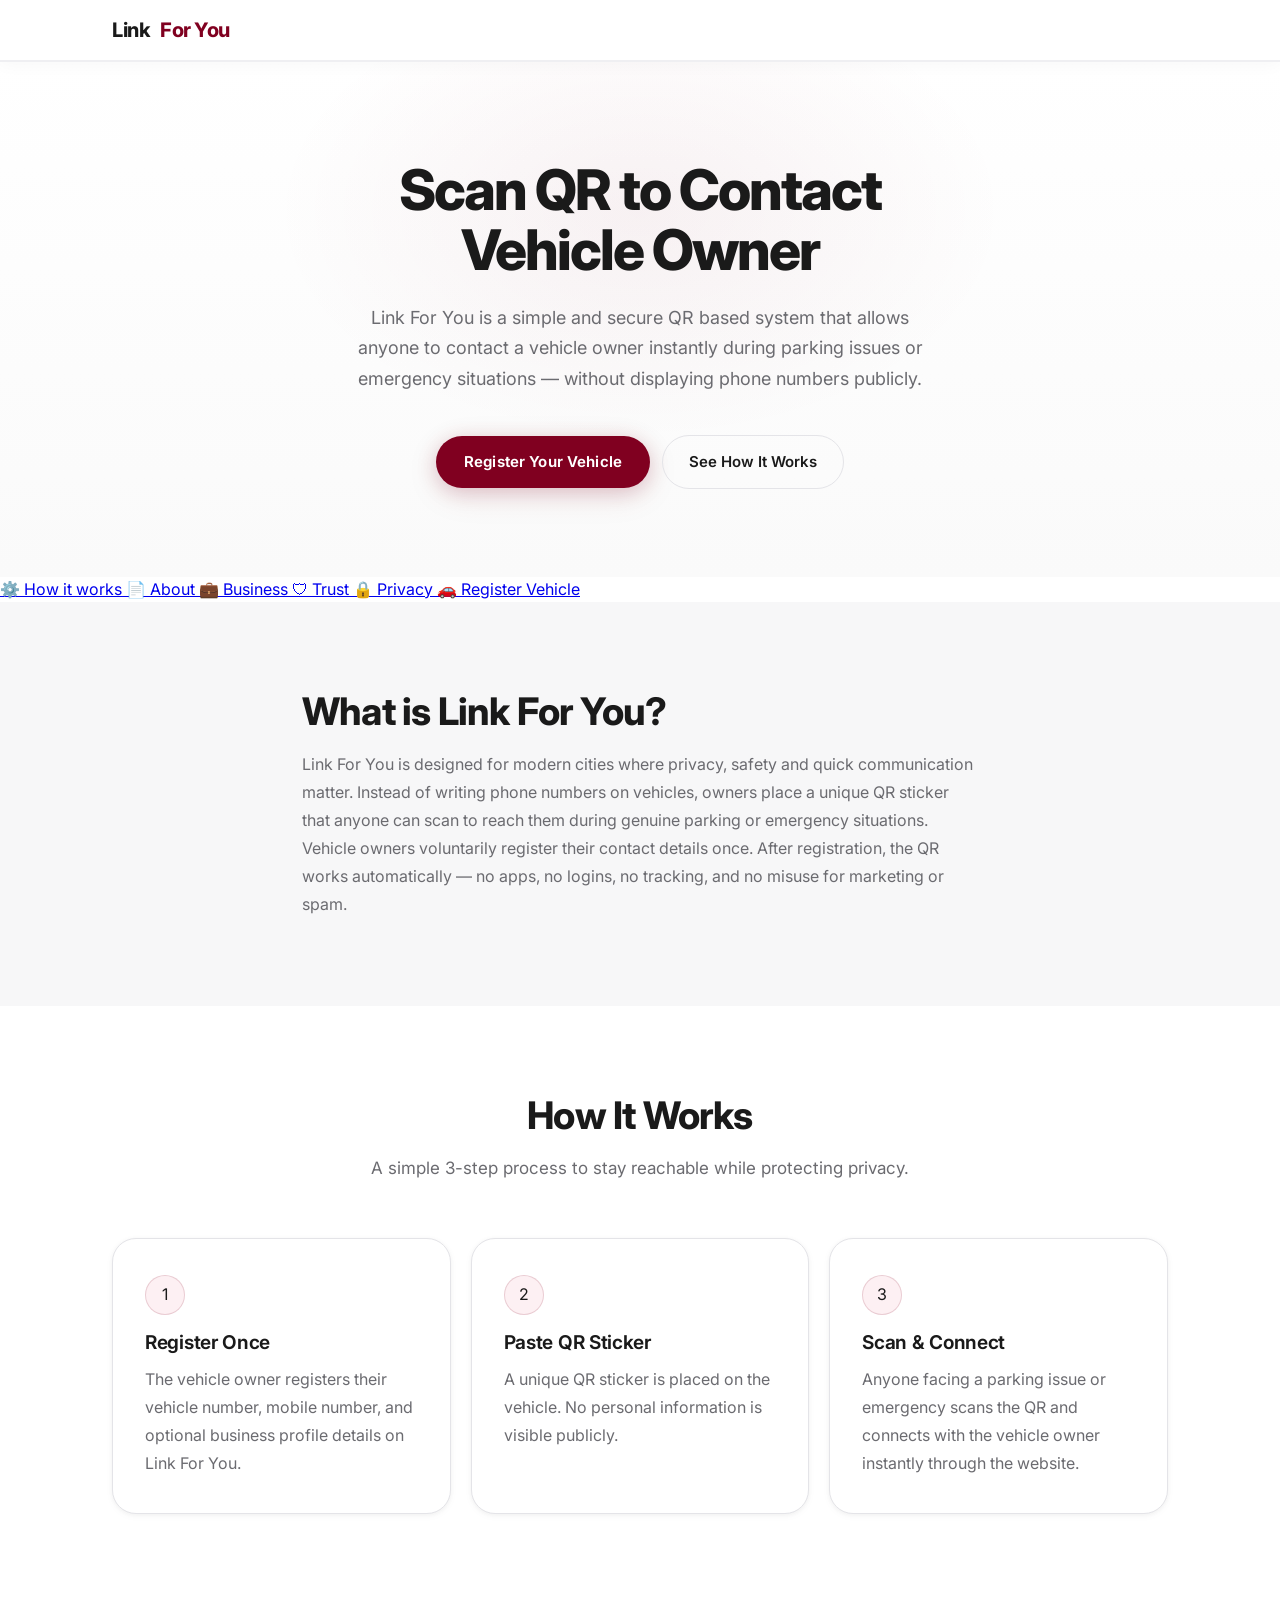
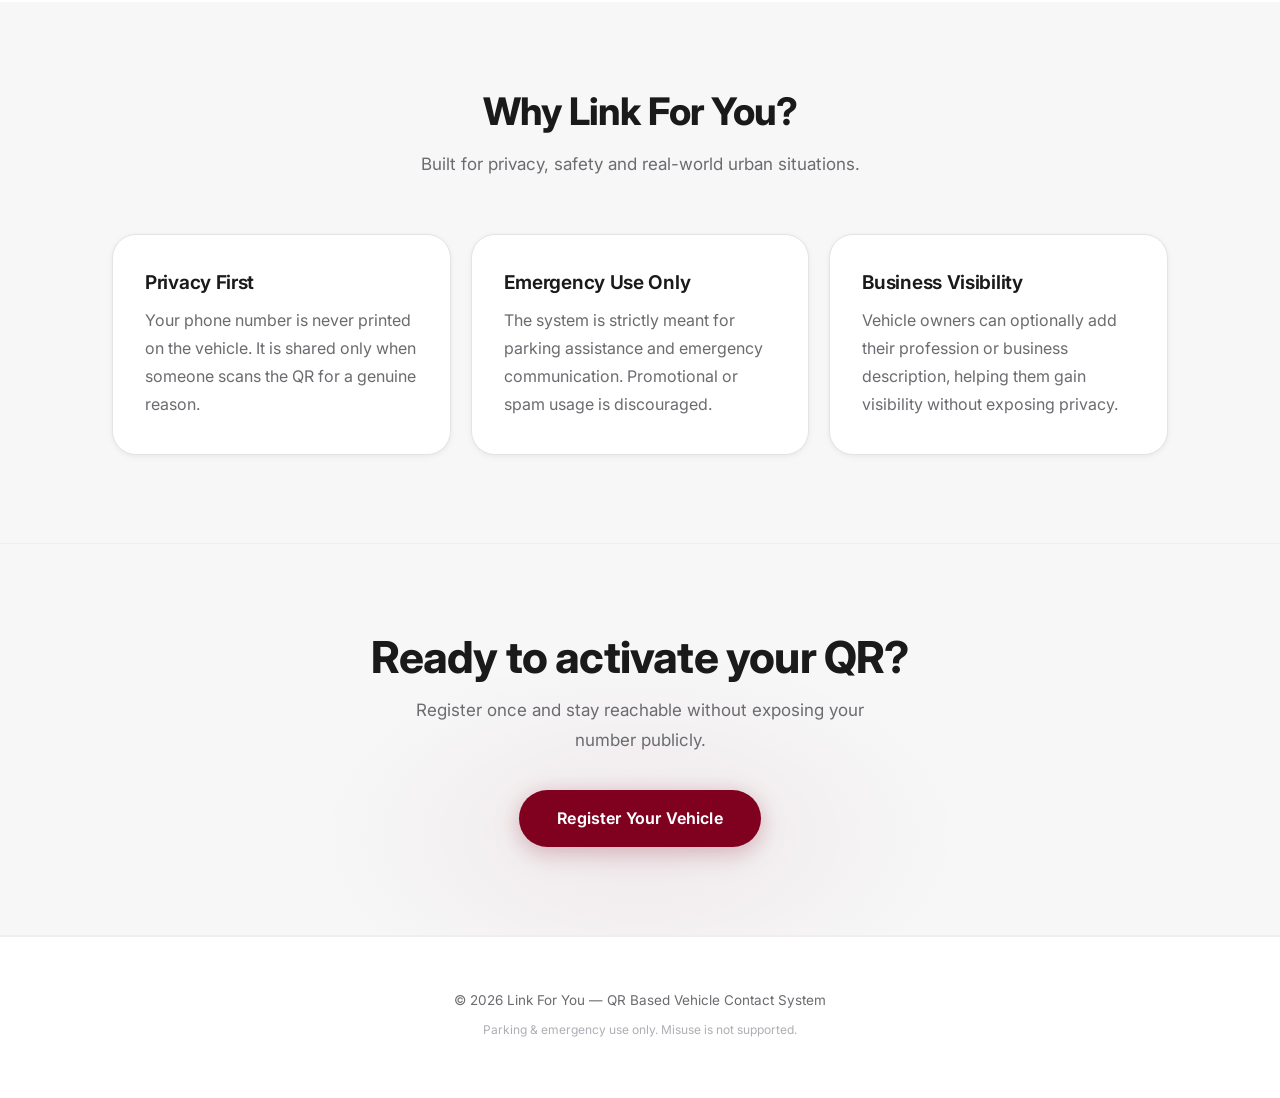
==== commit 5067704d: "Add files via upload" ====
--- a/index.html
+++ b/index.html
@@ -1,835 +1,340 @@
 <!DOCTYPE html>
 <html lang="en">
+
 <head>
+
 <meta charset="UTF-8">
 <meta name="viewport" content="width=device-width, initial-scale=1.0">
+
 <title>Link For You – QR Vehicle Contact System</title>
+
 <link rel="preconnect" href="https://fonts.googleapis.com">
 <link rel="preconnect" href="https://fonts.gstatic.com" crossorigin>
-<link href="https://fonts.googleapis.com/css2?family=Inter:wght@300;400;500;600;700;800&display=swap" rel="stylesheet">
-<meta name="theme-color" content="#800020">
+
+<link href="https://fonts.googleapis.com/css2?family=Inter:wght@300;400;500;600;700&display=swap" rel="stylesheet">
+
+<link rel="stylesheet" href="./style.css">
+
+<!-- PWA Manifest -->
+<link rel="manifest" href="./manifest.json">
+
+<!-- Theme -->
+<meta name="theme-color" content="#0A66C2">
+
 <meta name="mobile-web-app-capable" content="yes">
 <meta name="apple-mobile-web-app-capable" content="yes">
 
-<style>
-/* ============================================================
-   Link For You — QR Vehicle Contact System
-   Premium CSS | #800020 Maroon | #FFFFFF White | Silver
-   ============================================================ */
-
-:root {
-  --m:           #800020;
-  --m-dk:        #5c0018;
-  --m-lt:        #fdf0f3;
-  --m-glow:      rgba(128, 0, 32, 0.16);
-  --white:       #ffffff;
-  --bg:          #f7f7f8;
-  --bg-card:     #ffffff;
-  --silver:      #c8c8cc;
-  --silver-lt:   #ebebef;
-  --silver-mist: #f4f4f6;
-  --text:        #1a1a1a;
-  --muted:       #6b6b70;
-  --subtle:      #aeaeb5;
-  --border:      #e4e4e8;
-  --border-soft: #efeff2;
-  --radius:      16px;
-  --radius-sm:   10px;
-  --radius-lg:   24px;
-  --radius-xl:   32px;
-  --pill:        999px;
-  --sh-xs:  0 1px 4px rgba(0,0,0,0.04), 0 2px 8px rgba(0,0,0,0.03);
-  --sh-sm:  0 2px 12px rgba(0,0,0,0.05), 0 4px 20px rgba(0,0,0,0.04);
-  --sh:     0 4px 24px rgba(0,0,0,0.07), 0 8px 32px rgba(0,0,0,0.04);
-  --sh-md:  0 8px 40px rgba(0,0,0,0.10), 0 16px 48px rgba(0,0,0,0.05);
-  --sh-m:   0 4px 20px rgba(128,0,32,0.18), 0 8px 32px rgba(128,0,32,0.10);
-  --t: 0.22s cubic-bezier(0.4, 0, 0.2, 1);
+</head>
+
+
+<body>
+
+<!-- ================= NAVBAR ================= -->
+
+<header class="navbar">
+
+<div class="nav-container">
+
+<div class="logo">
+Link<span> For You</span>
+</div>
+
+</div>
+
+</header>
+
+
+
+<!-- ================= HERO ================= -->
+
+<section class="hero">
+
+<div class="container hero-wrapper">
+
+<h1>
+Scan QR to Contact <br>
+Vehicle Owner
+</h1>
+
+<p>
+Link For You is a simple and secure QR based system that allows anyone
+to contact a vehicle owner instantly during parking issues or
+emergency situations — without displaying phone numbers publicly.
+</p>
+
+<div class="hero-actions">
+
+<a href="register.html" class="btn-primary">
+Register Your Vehicle
+</a>
+
+<a href="#how" class="btn-secondary">
+See How It Works
+</a>
+
+</div>
+
+</div>
+
+</section>
+
+
+
+<!-- ================= NAV CARD MENU ================= -->
+
+<section class="top-menu">
+
+<div class="menu-container">
+
+<a href="#how" class="menu-card">
+⚙️ How it works
+</a>
+
+<a href="about.html" class="menu-card">
+📄 About
+</a>
+
+<a href="business.html" class="menu-card">
+💼 Business
+</a>
+
+<a href="trust.html" class="menu-card">
+🛡 Trust
+</a>
+
+<a href="privacy.html" class="menu-card">
+🔒 Privacy
+</a>
+
+<a href="register.html" class="menu-card register-card">
+🚗 Register Vehicle
+</a>
+
+</div>
+
+</section>
+
+
+
+<!-- ================= WHAT IS ================= -->
+
+<section class="section light">
+
+<div class="container narrow">
+
+<h2>What is Link For You?</h2>
+
+<p>
+Link For You is designed for modern cities where privacy, safety and quick
+communication matter. Instead of writing phone numbers on vehicles,
+owners place a unique QR sticker that anyone can scan to reach them
+during genuine parking or emergency situations.
+</p>
+
+<p>
+Vehicle owners voluntarily register their contact details once.
+After registration, the QR works automatically — no apps, no logins,
+no tracking, and no misuse for marketing or spam.
+</p>
+
+</div>
+
+</section>
+
+
+
+<!-- ================= HOW IT WORKS ================= -->
+
+<section class="section" id="how">
+
+<div class="container">
+
+<div class="section-header">
+
+<h2>How It Works</h2>
+
+<p class="section-sub">
+A simple 3-step process to stay reachable while protecting privacy.
+</p>
+
+</div>
+
+<div class="steps-grid">
+
+<div class="step-card">
+
+<div class="step-number">1</div>
+
+<h3>Register Once</h3>
+
+<p>
+The vehicle owner registers their vehicle number, mobile number,
+and optional business profile details on Link For You.
+</p>
+
+</div>
+
+<div class="step-card">
+
+<div class="step-number">2</div>
+
+<h3>Paste QR Sticker</h3>
+
+<p>
+A unique QR sticker is placed on the vehicle.
+No personal information is visible publicly.
+</p>
+
+</div>
+
+<div class="step-card">
+
+<div class="step-number">3</div>
+
+<h3>Scan & Connect</h3>
+
+<p>
+Anyone facing a parking issue or emergency scans the QR and
+connects with the vehicle owner instantly through the website.
+</p>
+
+</div>
+
+</div>
+
+</div>
+
+</section>
+
+
+
+<!-- ================= WHY SECTION ================= -->
+
+<section class="section light">
+
+<div class="container">
+
+<div class="section-header">
+
+<h2>Why Link For You?</h2>
+
+<p class="section-sub">
+Built for privacy, safety and real-world urban situations.
+</p>
+
+</div>
+
+<div class="feature-grid">
+
+<div class="feature-card">
+
+<h3>Privacy First</h3>
+
+<p>
+Your phone number is never printed on the vehicle.
+It is shared only when someone scans the QR for a genuine reason.
+</p>
+
+</div>
+
+<div class="feature-card">
+
+<h3>Emergency Use Only</h3>
+
+<p>
+The system is strictly meant for parking assistance and emergency
+communication. Promotional or spam usage is discouraged.
+</p>
+
+</div>
+
+<div class="feature-card">
+
+<h3>Business Visibility</h3>
+
+<p>
+Vehicle owners can optionally add their profession or business
+description, helping them gain visibility without exposing privacy.
+</p>
+
+</div>
+
+</div>
+
+</div>
+
+</section>
+
+
+
+<!-- ================= CTA ================= -->
+
+<section class="section cta-section">
+
+<div class="container text-center">
+
+<h2>Ready to activate your QR?</h2>
+
+<p>
+Register once and stay reachable without exposing your number publicly.
+</p>
+
+<a href="register.html" class="btn-primary large-btn">
+Register Your Vehicle
+</a>
+
+</div>
+
+</section>
+
+
+
+<!-- ================= FOOTER ================= -->
+
+<footer class="footer">
+
+<div class="container text-center">
+
+<p>
+© 2026 Link For You — QR Based Vehicle Contact System
+</p>
+
+<p class="small">
+Parking & emergency use only. Misuse is not supported.
+</p>
+
+</div>
+
+</footer>
+
+
+
+<!-- ================= SERVICE WORKER ================= -->
+
+<script>
+
+if ('serviceWorker' in navigator) {
+
+window.addEventListener('load', function() {
+
+navigator.serviceWorker.register('./service-worker.js')
+.then(function(reg){
+
+console.log("Service Worker Registered", reg);
+
+}).catch(function(err){
+
+console.log("Service Worker Error", err);
+
+});
+
+});
+
 }
 
-*, *::before, *::after { margin: 0; padding: 0; box-sizing: border-box; }
-html { scroll-behavior: smooth; }
-body {
-  font-family: 'Inter', -apple-system, BlinkMacSystemFont, sans-serif;
-  background: var(--white);
-  color: var(--text);
-  line-height: 1.6;
-  -webkit-font-smoothing: antialiased;
-  overflow-x: hidden;
-}
-
-.container { max-width: 1100px; margin: 0 auto; padding: 0 22px; }
-.container.narrow { max-width: 720px; }
-
-h2 {
-  font-size: 38px; font-weight: 750; letter-spacing: -0.8px;
-  color: var(--text); margin-bottom: 16px; line-height: 1.15;
-}
-h3 {
-  font-size: 19px; font-weight: 650; letter-spacing: -0.3px;
-  color: var(--text); margin-bottom: 10px; line-height: 1.3;
-}
-p { font-size: 16px; color: var(--muted); line-height: 1.75; }
-
-.section-tag {
-  display: inline-flex; align-items: center;
-  background: var(--m-lt); color: var(--m);
-  font-size: 11.5px; font-weight: 700; letter-spacing: 0.08em;
-  text-transform: uppercase; padding: 5px 12px;
-  border-radius: var(--pill); border: 1px solid rgba(128,0,32,0.12);
-  margin-bottom: 14px;
-}
-
-.section { padding: 88px 0; }
-.section.light { background: var(--bg); }
-.text-center { text-align: center; }
-
-/* ==================== NAVBAR ==================== */
-.navbar {
-  background: rgba(255,255,255,0.92);
-  backdrop-filter: blur(20px);
-  -webkit-backdrop-filter: blur(20px);
-  border-bottom: 1px solid var(--border-soft);
-  position: sticky; top: 0; z-index: 100;
-  box-shadow: 0 1px 0 var(--border-soft), 0 4px 16px rgba(0,0,0,0.03);
-}
-.nav-container {
-  max-width: 1100px; margin: 0 auto; padding: 0 22px;
-  height: 60px; display: flex; align-items: center;
-}
-.logo {
-  display: flex; align-items: center; gap: 10px;
-  font-size: 20px; font-weight: 750; letter-spacing: -0.5px;
-  color: var(--text); cursor: default; user-select: none;
-}
-.logo span { color: var(--m); }
-.logo-icon {
-  width: 32px; height: 32px; background: var(--m);
-  border-radius: 9px; display: flex; align-items: center;
-  justify-content: center; flex-shrink: 0;
-  box-shadow: 0 2px 8px var(--m-glow);
-}
-.logo-icon svg { width: 18px; height: 18px; color: #fff; }
-.logo-icon.small { width: 22px; height: 22px; border-radius: 6px; }
-.logo-icon.small svg { width: 13px; height: 13px; }
-
-/* ==================== HERO ==================== */
-.hero {
-  padding: 100px 22px 88px; text-align: center;
-  background: linear-gradient(180deg, #ffffff 0%, #fafafa 100%);
-  position: relative; overflow: hidden;
-}
-.hero::before {
-  content: ''; position: absolute; top: -100px; left: 50%;
-  transform: translateX(-50%); width: 800px; height: 500px;
-  background: radial-gradient(ellipse at center, rgba(128,0,32,0.05) 0%, transparent 65%);
-  pointer-events: none;
-}
-.hero-wrapper { position: relative; z-index: 1; }
-.hero-badge {
-  display: inline-flex; align-items: center; gap: 6px;
-  background: var(--m-lt); color: var(--m);
-  font-size: 12px; font-weight: 650; letter-spacing: 0.02em;
-  padding: 6px 14px; border-radius: var(--pill);
-  border: 1px solid rgba(128,0,32,0.14); margin-bottom: 24px;
-}
-.hero-badge svg { width: 13px; height: 13px; fill: var(--m); flex-shrink: 0; }
-.hero h1 {
-  font-size: 56px; font-weight: 800; letter-spacing: -2px;
-  line-height: 1.07; color: var(--text); margin-bottom: 22px;
-}
-.hero p {
-  font-size: 18px; color: var(--muted); max-width: 600px;
-  margin: 0 auto 40px; line-height: 1.7;
-}
-
-/* ==================== HERO ACTIONS — FIXED ==================== */
-.hero-actions {
-  display: flex; justify-content: center; align-items: center;
-  gap: 12px; flex-wrap: wrap;
-}
-
-/* ==================== BUTTONS ==================== */
-.btn-primary {
-  display: inline-flex; align-items: center; gap: 8px;
-  background: var(--m); color: #fff;
-  padding: 14px 28px; border-radius: var(--pill);
-  font-size: 15px; font-weight: 650; text-decoration: none;
-  letter-spacing: 0.01em; box-shadow: var(--sh-m);
-  transition: background var(--t), transform var(--t), box-shadow var(--t);
-  border: none; cursor: pointer; -webkit-tap-highlight-color: transparent;
-  white-space: nowrap;
-}
-.btn-primary svg { width: 17px; height: 17px; fill: currentColor; flex-shrink: 0; }
-.btn-primary:hover {
-  background: var(--m-dk); transform: translateY(-2px);
-  box-shadow: 0 8px 28px rgba(128,0,32,0.28), 0 16px 40px rgba(128,0,32,0.12);
-}
-.btn-primary:active { transform: scale(0.98); }
-.btn-primary.large-btn { padding: 16px 38px; font-size: 16px; }
-
-.btn-secondary {
-  display: inline-flex; align-items: center; gap: 6px;
-  background: transparent; color: var(--text);
-  padding: 14px 26px; border-radius: var(--pill);
-  font-size: 15px; font-weight: 600; text-decoration: none;
-  border: 1.5px solid var(--border);
-  transition: border-color var(--t), color var(--t), background var(--t), transform var(--t);
-  -webkit-tap-highlight-color: transparent; white-space: nowrap;
-}
-.btn-secondary svg { width: 16px; height: 16px; fill: currentColor; flex-shrink: 0; transition: transform var(--t); }
-.btn-secondary:hover { border-color: var(--m); color: var(--m); background: var(--m-lt); transform: translateY(-2px); }
-.btn-secondary:hover svg { transform: translateX(2px); }
-
-/* ==================== BUY NOW FLOAT BUTTON ==================== */
-.buy-float {
-  position: fixed; bottom: 22px; right: 18px;
-  background: var(--m); color: white;
-  padding: 12px 18px; border-radius: var(--pill);
-  font-size: 13px; font-weight: 700; text-decoration: none;
-  box-shadow: var(--sh-m); display: flex; flex-direction: column;
-  align-items: center; z-index: 99;
-  transition: transform var(--t), box-shadow var(--t);
-  -webkit-tap-highlight-color: transparent;
-}
-.buy-float:hover { transform: translateY(-2px); box-shadow: 0 10px 32px rgba(128,0,32,0.3); }
-.buy-float .price { font-size: 15px; font-weight: 800; }
-.buy-float .sub { font-size: 10px; font-weight: 500; opacity: 0.82; margin-top: 1px; }
-
-/* ==================== TOP MENU CARDS ==================== */
-.top-menu {
-  padding: 28px 22px; background: var(--bg);
-  border-top: 1px solid var(--border-soft);
-  border-bottom: 1px solid var(--border-soft);
-}
-.menu-container {
-  max-width: 860px; margin: 0 auto;
-  display: grid; grid-template-columns: repeat(2, 1fr); gap: 12px;
-}
-.menu-card {
-  background: var(--white); border: 1px solid var(--border);
-  border-radius: var(--radius); padding: 18px 16px;
-  text-decoration: none; color: var(--text); font-size: 14px;
-  font-weight: 600; display: flex; align-items: center;
-  gap: 14px; text-align: left;
-  box-shadow: var(--sh-xs);
-  transition: transform var(--t), border-color var(--t), box-shadow var(--t), color var(--t), background var(--t);
-  -webkit-tap-highlight-color: transparent;
-}
-.menu-card:hover {
-  transform: translateY(-3px); border-color: var(--m);
-  color: var(--m); box-shadow: var(--sh-sm); background: var(--m-lt);
-}
-.menu-icon {
-  width: 40px; height: 40px; background: var(--silver-mist);
-  border-radius: 10px; display: flex; align-items: center;
-  justify-content: center; border: 1px solid var(--border-soft);
-  transition: background var(--t), border-color var(--t); flex-shrink: 0;
-}
-.menu-icon svg { width: 20px; height: 20px; fill: var(--m); }
-.menu-card:hover .menu-icon { background: rgba(128,0,32,0.08); border-color: rgba(128,0,32,0.16); }
-.register-card {
-  background: var(--m); border-color: var(--m); color: #fff;
-  box-shadow: var(--sh-m); grid-column: 1 / -1;
-  padding: 20px 24px;
-}
-.register-card .menu-icon { background: rgba(255,255,255,0.18); border-color: rgba(255,255,255,0.25); }
-.register-card .menu-icon svg { fill: #fff; }
-.register-card:hover { background: var(--m-dk); border-color: var(--m-dk); color: #fff; box-shadow: 0 8px 28px rgba(128,0,32,0.3); }
-.register-card:hover .menu-icon { background: rgba(255,255,255,0.22); }
-.register-card .menu-text { font-size: 16px; }
-
-/* ==================== SECTION HEADER ==================== */
-.section-header { text-align: center; max-width: 680px; margin: 0 auto 56px; }
-.section-sub { font-size: 17px; color: var(--muted); margin-top: 10px; line-height: 1.65; }
-
-/* ==================== STEPS GRID — VERTICAL CARDS ==================== */
-.steps-grid {
-  display: flex; flex-direction: column; gap: 16px;
-  max-width: 680px; margin: 0 auto;
-}
-.step-card {
-  background: var(--white); padding: 28px 28px;
-  border-radius: var(--radius-lg); border: 1px solid var(--border);
-  box-shadow: var(--sh-xs);
-  transition: transform var(--t), box-shadow var(--t), border-color var(--t);
-  position: relative; overflow: hidden;
-  display: flex; align-items: flex-start; gap: 20px;
-}
-.step-card::before {
-  content: ''; position: absolute; top: 0; left: 0; bottom: 0;
-  width: 3px; background: var(--m); opacity: 0; transition: opacity var(--t);
-}
-.step-card:hover { transform: translateY(-3px); box-shadow: var(--sh-md); border-color: var(--silver); }
-.step-card:hover::before { opacity: 1; }
-.step-left { display: flex; flex-direction: column; align-items: center; gap: 10px; flex-shrink: 0; }
-.step-number {
-  display: inline-flex; align-items: center; justify-content: center;
-  width: 40px; height: 40px; border-radius: 50%;
-  background: var(--m-lt); border: 1.5px solid rgba(128,0,32,0.15);
-}
-.step-number span { font-size: 15px; font-weight: 750; color: var(--m); line-height: 1; }
-.step-icon {
-  width: 44px; height: 44px; background: var(--silver-mist);
-  border-radius: 12px; border: 1px solid var(--border-soft);
-  display: flex; align-items: center; justify-content: center;
-}
-.step-icon svg { width: 22px; height: 22px; fill: var(--m); }
-.step-body { flex: 1; }
-.step-body h3 { margin-bottom: 6px; }
-
-/* ==================== FEATURE GRID ==================== */
-.feature-grid {
-  display: flex; flex-direction: column; gap: 16px;
-  max-width: 680px; margin: 0 auto;
-}
-.feature-card {
-  background: var(--white); padding: 24px 28px;
-  border-radius: var(--radius-lg); border: 1px solid var(--border);
-  box-shadow: var(--sh-xs);
-  transition: transform var(--t), box-shadow var(--t);
-  display: flex; align-items: flex-start; gap: 18px;
-}
-.feature-card:hover { transform: translateY(-4px); box-shadow: var(--sh-md); }
-.feature-icon {
-  width: 48px; height: 48px; background: var(--m-lt);
-  border-radius: 13px; border: 1px solid rgba(128,0,32,0.12);
-  display: flex; align-items: center; justify-content: center;
-  flex-shrink: 0; box-shadow: 0 2px 8px var(--m-glow);
-}
-.feature-icon svg { width: 23px; height: 23px; fill: var(--m); }
-.feature-body h3 { margin-bottom: 6px; }
-
-/* ==================== IMAGE SHOWCASE SECTION ==================== */
-.image-section { padding: 72px 0; background: var(--white); }
-.image-section.alt { background: var(--bg); }
-
-/* Single wide image (car.jpg banner style) */
-.img-banner {
-  width: 100%; border-radius: var(--radius-lg);
-  overflow: hidden; box-shadow: var(--sh-md);
-  position: relative;
-}
-.img-banner img {
-  width: 100%; display: block;
-  object-fit: cover; object-position: center;
-  max-height: 380px;
-}
-
-/* Sticker image — tall, contained */
-.img-sticker-wrap {
-  display: flex; justify-content: center;
-}
-.img-sticker {
-  width: 100%; max-width: 340px;
-  border-radius: var(--radius-lg);
-  overflow: hidden; box-shadow: var(--sh-md);
-}
-.img-sticker img {
-  width: 100%; display: block;
-  object-fit: contain; background: #f5f0eb;
-}
-
-/* QR sticker image */
-.img-qr-wrap {
-  display: flex; justify-content: center;
-}
-.img-qr {
-  width: 100%; max-width: 300px;
-  border-radius: var(--radius-lg);
-  overflow: hidden; box-shadow: var(--sh-md);
-}
-.img-qr img { width: 100%; display: block; object-fit: cover; }
-
-/* car2.jpg wide promotional image */
-.img-promo {
-  width: 100%; border-radius: var(--radius-lg);
-  overflow: hidden; box-shadow: var(--sh-md);
-}
-.img-promo img { width: 100%; display: block; object-fit: cover; }
-
-/* Image with text layout */
-.img-text-row {
-  display: grid; grid-template-columns: 1fr 1fr;
-  gap: 40px; align-items: center;
-}
-.img-text-row.reverse { direction: rtl; }
-.img-text-row.reverse > * { direction: ltr; }
-
-.img-caption { margin-top: 14px; }
-.img-caption h2 { margin-bottom: 10px; }
-
-/* ==================== AD CARD (Scan results → below user profile) ==================== */
-.ad-section {
-  padding: 20px 22px 32px;
-  max-width: 560px; margin: 0 auto;
-}
-.ad-card {
-  background: linear-gradient(135deg, var(--m) 0%, var(--m-dk) 100%);
-  border-radius: var(--radius-lg); padding: 0;
-  overflow: hidden; box-shadow: var(--sh-m);
-  display: flex; flex-direction: column;
-}
-.ad-card-img { width: 100%; aspect-ratio: 16/7; overflow: hidden; }
-.ad-card-img img { width: 100%; height: 100%; object-fit: cover; display: block; }
-.ad-card-body { padding: 20px 22px; }
-.ad-card-body h3 { color: #fff; margin-bottom: 6px; font-size: 18px; }
-.ad-card-body p { color: rgba(255,255,255,0.78); font-size: 14px; margin-bottom: 16px; }
-.btn-buy-now {
-  display: inline-flex; align-items: center; gap: 8px;
-  background: #fff; color: var(--m);
-  padding: 12px 24px; border-radius: var(--pill);
-  font-size: 14px; font-weight: 700; text-decoration: none;
-  box-shadow: 0 4px 16px rgba(0,0,0,0.15);
-  transition: transform var(--t), box-shadow var(--t);
-  -webkit-tap-highlight-color: transparent;
-}
-.btn-buy-now:hover { transform: translateY(-2px); box-shadow: 0 8px 24px rgba(0,0,0,0.2); }
-
-/* ==================== SCAN RESULT PAGE SECTION (Demo) ==================== */
-.scan-result-demo {
-  max-width: 560px; margin: 0 auto;
-  padding: 0 22px;
-}
-.owner-card {
-  background: var(--white); padding: 32px;
-  border-radius: var(--radius-lg); border: 1px solid var(--border);
-  box-shadow: var(--sh); margin-bottom: 0;
-}
-.owner-card-title { font-size: 20px; font-weight: 750; margin-bottom: 20px; }
-.info-row {
-  display: flex; justify-content: space-between; align-items: center;
-  padding: 13px 0; border-bottom: 1px solid var(--border-soft); gap: 12px;
-}
-.info-row:last-child { border-bottom: none; }
-.label { font-weight: 600; color: var(--subtle); font-size: 12px; letter-spacing: 0.05em; text-transform: uppercase; }
-.value { font-weight: 650; color: var(--text); font-size: 15px; text-align: right; }
-.action-buttons { display: flex; flex-direction: column; gap: 12px; margin-top: 24px; }
-
-/* ==================== CTA SECTION ==================== */
-.cta-section {
-  background: var(--bg); text-align: center;
-  border-top: 1px solid var(--border-soft);
-  border-bottom: 1px solid var(--border-soft);
-  position: relative; overflow: hidden;
-}
-.cta-section::before {
-  content: ''; position: absolute; bottom: -100px; left: 50%;
-  transform: translateX(-50%); width: 700px; height: 400px;
-  background: radial-gradient(ellipse at center, rgba(128,0,32,0.06) 0%, transparent 65%);
-  pointer-events: none;
-}
-.cta-section .container { position: relative; z-index: 1; }
-.cta-icon {
-  width: 64px; height: 64px; background: var(--m-lt);
-  border-radius: 18px; border: 1.5px solid rgba(128,0,32,0.14);
-  display: flex; align-items: center; justify-content: center;
-  margin: 0 auto 24px; box-shadow: 0 4px 16px var(--m-glow);
-}
-.cta-icon svg { width: 30px; height: 30px; fill: var(--m); }
-.cta-section h2 { font-size: 44px; margin-bottom: 14px; }
-.cta-section p { font-size: 17px; color: var(--muted); max-width: 480px; margin: 0 auto 34px; }
-
-/* ==================== FOOTER ==================== */
-.footer {
-  background: var(--white); padding: 52px 22px;
-  text-align: center; border-top: 1px solid var(--border-soft);
-}
-.footer-logo {
-  display: inline-flex; align-items: center; gap: 8px;
-  font-size: 16px; font-weight: 700; color: var(--text); margin-bottom: 20px;
-}
-.footer p { font-size: 13.5px; color: var(--muted); margin-bottom: 6px; }
-.footer .small { font-size: 12px; color: var(--subtle); }
-
-/* ==================== UTILS ==================== */
-::selection { background: rgba(128,0,32,0.12); color: var(--m-dk); }
-::-webkit-scrollbar { width: 5px; }
-::-webkit-scrollbar-track { background: var(--bg); }
-::-webkit-scrollbar-thumb { background: var(--silver); border-radius: 3px; }
-::-webkit-scrollbar-thumb:hover { background: var(--m); }
-
-/* ==================== RESPONSIVE ==================== */
-@media (max-width: 768px) {
-  .section { padding: 64px 0; }
-  .image-section { padding: 52px 0; }
-  .hero { padding: 78px 18px 64px; }
-  .hero h1 { font-size: 40px; letter-spacing: -1.2px; }
-  .hero p { font-size: 16.5px; }
-  h2 { font-size: 32px; }
-  .cta-section h2 { font-size: 34px; }
-  .step-card, .feature-card { padding: 22px 20px; }
-  .img-text-row { grid-template-columns: 1fr; gap: 24px; }
-  .img-banner img { max-height: 240px; }
-}
-
-@media (max-width: 480px) {
-  .hero h1 { font-size: 32px; letter-spacing: -1px; }
-  .hero-actions { flex-direction: column; width: 100%; padding: 0 4px; }
-  .btn-primary, .btn-secondary { width: 100%; justify-content: center; }
-  .section { padding: 52px 0; }
-  p { font-size: 15.5px; }
-  h2 { font-size: 28px; }
-  .menu-container { grid-template-columns: 1fr 1fr; gap: 10px; }
-  .img-banner img { max-height: 200px; }
-}
-</style>
-</head>
-<body>
-
-<!-- ================= NAVBAR ================= -->
-<header class="navbar">
-  <div class="nav-container">
-    <div class="logo">
-      <div class="logo-icon">
-        <svg viewBox="0 0 24 24" fill="none" xmlns="http://www.w3.org/2000/svg">
-          <rect x="3" y="3" width="7" height="7" rx="1" fill="currentColor"/>
-          <rect x="14" y="3" width="7" height="7" rx="1" fill="currentColor"/>
-          <rect x="3" y="14" width="7" height="7" rx="1" fill="currentColor"/>
-          <rect x="14" y="14" width="3" height="3" rx="0.5" fill="currentColor"/>
-          <rect x="18" y="14" width="3" height="3" rx="0.5" fill="currentColor"/>
-          <rect x="14" y="18" width="3" height="3" rx="0.5" fill="currentColor"/>
-          <rect x="18" y="18" width="3" height="3" rx="0.5" fill="currentColor"/>
-        </svg>
-      </div>
-      Link<span>&nbsp;For You</span>
-    </div>
-  </div>
-</header>
-
-
-<!-- ================= HERO ================= -->
-<section class="hero">
-  <div class="container hero-wrapper">
-    <div class="hero-badge">
-      <svg viewBox="0 0 24 24" fill="currentColor"><path d="M12 1L3 5v6c0 5.55 3.84 10.74 9 12 5.16-1.26 9-6.45 9-12V5l-9-4zm0 4l5 2.18V11c0 3.5-2.33 6.79-5 7.93C9.33 17.79 7 14.5 7 11V7.18L12 5z"/></svg>
-      Secure &amp; Private
-    </div>
-    <h1>Scan QR to Contact<br>Vehicle Owner</h1>
-    <p>
-      Link For You is a simple and secure QR based system that allows anyone
-      to contact a vehicle owner instantly during parking issues or
-      emergency situations — without displaying phone numbers publicly.
-    </p>
-    <div class="hero-actions">
-      <a href="register.html" class="btn-primary">
-        <svg viewBox="0 0 24 24" fill="currentColor"><path d="M18.92 6.01C18.72 5.42 18.16 5 17.5 5h-11c-.66 0-1.21.42-1.42 1.01L3 12v8c0 .55.45 1 1 1h1c.55 0 1-.45 1-1v-1h12v1c0 .55.45 1 1 1h1c.55 0 1-.45 1-1v-8l-2.08-5.99zM6.5 16c-.83 0-1.5-.67-1.5-1.5S5.67 13 6.5 13s1.5.67 1.5 1.5S7.33 16 6.5 16zm11 0c-.83 0-1.5-.67-1.5-1.5s.67-1.5 1.5-1.5 1.5.67 1.5 1.5-.67 1.5-1.5 1.5zM5 11l1.5-4.5h11L19 11H5z"/></svg>
-        Register Your Vehicle
-      </a>
-      <a href="#how" class="btn-secondary">
-        See How It Works
-        <svg viewBox="0 0 24 24" fill="currentColor"><path d="M8.59 16.59L13.17 12 8.59 7.41 10 6l6 6-6 6z"/></svg>
-      </a>
-    </div>
-  </div>
-</section>
-
-
-<!-- ================= IMAGE 1: car.jpg — Hero Banner ================= -->
-<section class="image-section" style="padding: 0; background: #111;">
-  <div class="img-banner" style="border-radius: 0; box-shadow: none;">
-    <img src="car.jpg" alt="Link For You — Scan QR on vehicle to contact owner" style="max-height: 420px; opacity: 0.95;">
-  </div>
-</section>
-
-
-<!-- ================= NAV CARD MENU ================= -->
-<section class="top-menu">
-  <div class="menu-container">
-    <a href="#how" class="menu-card">
-      <span class="menu-icon">
-        <svg viewBox="0 0 24 24" fill="currentColor"><path d="M19.14 12.94c.04-.3.06-.61.06-.94s-.02-.64-.07-.94l2.03-1.58c.18-.14.23-.41.12-.61l-1.92-3.32c-.12-.22-.37-.29-.59-.22l-2.39.96c-.5-.38-1.03-.7-1.62-.94l-.36-2.54c-.04-.24-.24-.41-.48-.41h-3.84c-.24 0-.43.17-.47.41l-.36 2.54c-.59.24-1.13.57-1.62.94l-2.39-.96c-.22-.08-.47 0-.59.22L2.74 8.87c-.12.21-.08.47.12.61l2.03 1.58c-.05.3-.09.63-.09.94s.02.64.07.94l-2.03 1.58c-.18.14-.23.41-.12.61l1.92 3.32c.12.22.37.29.59.22l2.39-.96c.5.38 1.03.7 1.62.94l.36 2.54c.05.24.24.41.48.41h3.84c.24 0 .44-.17.47-.41l.36-2.54c.59-.24 1.13-.56 1.62-.94l2.39.96c.22.08.47 0 .59-.22l1.92-3.32c.12-.22.07-.47-.12-.61l-2.01-1.58zM12 15.6c-1.98 0-3.6-1.62-3.6-3.6s1.62-3.6 3.6-3.6 3.6 1.62 3.6 3.6-1.62 3.6-3.6 3.6z"/></svg>
-      </span>
-      <span class="menu-text">How it works</span>
-    </a>
-    <a href="about.html" class="menu-card">
-      <span class="menu-icon">
-        <svg viewBox="0 0 24 24" fill="currentColor"><path d="M12 2C6.48 2 2 6.48 2 12s4.48 10 10 10 10-4.48 10-10S17.52 2 12 2zm1 15h-2v-6h2v6zm0-8h-2V7h2v2z"/></svg>
-      </span>
-      <span class="menu-text">About</span>
-    </a>
-    <a href="business.html" class="menu-card">
-      <span class="menu-icon">
-        <svg viewBox="0 0 24 24" fill="currentColor"><path d="M20 6h-2.18c.07-.44.18-.88.18-1.36C18 2.54 16.46 1 14.55 1c-1.2 0-2.11.6-2.73 1.47L12 3.21l-.82-1.74C10.56 1.6 9.65 1 8.45 1 6.54 1 5 2.54 5 4.64c0 .48.1.92.18 1.36H3C1.9 6 1 6.9 1 8v13c0 1.1.9 2 2 2h18c1.1 0 2-.9 2-2V8c0-1.1-.9-2-2-2zm-5.45-3c.74 0 1.45.67 1.45 1.64 0 .97-.71 1.36-1.45 1.36h-1.1L14.07 4c.2-.44.69-.7 1.14-.7h-.66zM8.45 3c.45 0 .94.26 1.14.7l1.08 2H9.55C8.81 5.7 8.1 5.31 8.1 4.64 8.1 3.67 8.81 3 8.45 3zM3 21V8h8v13H3zm18 0H13V8h8v13z"/></svg>
-      </span>
-      <span class="menu-text">Business</span>
-    </a>
-    <a href="trust.html" class="menu-card">
-      <span class="menu-icon">
-        <svg viewBox="0 0 24 24" fill="currentColor"><path d="M12 1L3 5v6c0 5.55 3.84 10.74 9 12 5.16-1.26 9-6.45 9-12V5l-9-4zm0 4l5 2.18V11c0 3.5-2.33 6.79-5 7.93C9.33 17.79 7 14.5 7 11V7.18L12 5z"/></svg>
-      </span>
-      <span class="menu-text">Trust</span>
-    </a>
-    <a href="privacy.html" class="menu-card">
-      <span class="menu-icon">
-        <svg viewBox="0 0 24 24" fill="currentColor"><path d="M18 8h-1V6c0-2.76-2.24-5-5-5S7 3.24 7 6v2H6c-1.1 0-2 .9-2 2v10c0 1.1.9 2 2 2h12c1.1 0 2-.9 2-2V10c0-1.1-.9-2-2-2zm-6 9c-1.1 0-2-.9-2-2s.9-2 2-2 2 .9 2 2-.9 2-2 2zm3.1-9H8.9V6c0-1.71 1.39-3.1 3.1-3.1 1.71 0 3.1 1.39 3.1 3.1v2z"/></svg>
-      </span>
-      <span class="menu-text">Privacy</span>
-    </a>
-    <a href="register.html" class="menu-card register-card">
-      <span class="menu-icon">
-        <svg viewBox="0 0 24 24" fill="currentColor"><path d="M18.92 6.01C18.72 5.42 18.16 5 17.5 5h-11c-.66 0-1.21.42-1.42 1.01L3 12v8c0 .55.45 1 1 1h1c.55 0 1-.45 1-1v-1h12v1c0 .55.45 1 1 1h1c.55 0 1-.45 1-1v-8l-2.08-5.99zM6.5 16c-.83 0-1.5-.67-1.5-1.5S5.67 13 6.5 13s1.5.67 1.5 1.5S7.33 16 6.5 16zm11 0c-.83 0-1.5-.67-1.5-1.5s.67-1.5 1.5-1.5 1.5.67 1.5 1.5-.67 1.5-1.5 1.5zM5 11l1.5-4.5h11L19 11H5z"/></svg>
-      </span>
-      <span class="menu-text register-card-text">Register Vehicle</span>
-    </a>
-  </div>
-</section>
-
-
-<!-- ================= WHAT IS ================= -->
-<section class="section light">
-  <div class="container narrow">
-    <div class="section-tag">About the System</div>
-    <h2>What is Link For You?</h2>
-    <p>
-      Link For You is designed for modern cities where privacy, safety and quick
-      communication matter. Instead of writing phone numbers on vehicles,
-      owners place a unique QR sticker that anyone can scan to reach them
-      during genuine parking or emergency situations.
-    </p>
-    <p style="margin-top:20px;">
-      Vehicle owners voluntarily register their contact details once.
-      After registration, the QR works automatically — no apps, no logins,
-      no tracking, and no misuse for marketing or spam.
-    </p>
-  </div>
-</section>
-
-
-<!-- ================= IMAGE 2: mycar.jpg — Sticker Product (below What Is) ================= -->
-<section class="image-section" style="background: #f5f0eb; padding: 56px 22px;">
-  <div class="container">
-    <div style="text-align: center; margin-bottom: 28px;">
-      <div class="section-tag">Parking Smart Tag</div>
-      <h2>Your Vehicle's Smart Identity</h2>
-      <p style="max-width: 500px; margin: 10px auto 0;">Premium QR sticker — weather-resistant, tamper-evident, and built for Indian roads.</p>
-    </div>
-    <div class="img-sticker-wrap">
-      <div class="img-sticker">
-        <img src="mycar.jpg" alt="Link For You Parking Smart Tag sticker — Vehicle Identity A9">
-      </div>
-    </div>
-    <div style="text-align: center; margin-top: 28px;">
-      <a href="register.html" class="btn-primary large-btn">
-        <svg viewBox="0 0 24 24" fill="currentColor"><path d="M3 3h7v7H3V3zm11 0h7v7h-7V3zm0 11h7v7h-7v-7zm-11 0h7v7H3v-7zm2-9v3h3V5H5zm11 0v3h3V5h-3zm0 11v3h3v-3h-3zm-11 0v3h3v-3H5z"/></svg>
-        Order Now — ₹199
-      </a>
-    </div>
-  </div>
-</section>
-
-
-<!-- ================= HOW IT WORKS ================= -->
-<section class="section" id="how">
-  <div class="container">
-    <div class="section-header">
-      <div class="section-tag">Simple Process</div>
-      <h2>How It Works</h2>
-      <p class="section-sub">A simple 3-step process to stay reachable while protecting privacy.</p>
-    </div>
-    <div class="steps-grid">
-      <div class="step-card">
-        <div class="step-left">
-          <div class="step-number"><span>1</span></div>
-          <div class="step-icon">
-            <svg viewBox="0 0 24 24" fill="currentColor"><path d="M19 3H5c-1.1 0-2 .9-2 2v14c0 1.1.9 2 2 2h14c1.1 0 2-.9 2-2V5c0-1.1-.9-2-2-2zm-7 14l-5-5 1.41-1.41L12 14.17l7.59-7.59L21 8l-9 9z"/></svg>
-          </div>
-        </div>
-        <div class="step-body">
-          <h3>Register Once</h3>
-          <p>The vehicle owner registers their vehicle number, mobile number, and optional business profile details on Link For You.</p>
-        </div>
-      </div>
-      <div class="step-card">
-        <div class="step-left">
-          <div class="step-number"><span>2</span></div>
-          <div class="step-icon">
-            <svg viewBox="0 0 24 24" fill="currentColor"><path d="M3 3h7v7H3V3zm11 0h7v7h-7V3zm0 11h7v7h-7v-7zm-11 0h7v7H3v-7zm2-9v3h3V5H5zm11 0v3h3V5h-3zm0 11v3h3v-3h-3zm-11 0v3h3v-3H5z"/></svg>
-          </div>
-        </div>
-        <div class="step-body">
-          <h3>Paste QR Sticker</h3>
-          <p>A unique QR sticker is placed on the vehicle. No personal information is visible publicly.</p>
-        </div>
-      </div>
-      <div class="step-card">
-        <div class="step-left">
-          <div class="step-number"><span>3</span></div>
-          <div class="step-icon">
-            <svg viewBox="0 0 24 24" fill="currentColor"><path d="M6.6 10.8c1.4 2.8 3.8 5.1 6.6 6.6l2.2-2.2c.3-.3.7-.4 1-.2 1.1.4 2.3.6 3.6.6.6 0 1 .4 1 1V20c0 .6-.4 1-1 1-9.4 0-17-7.6-17-17 0-.6.4-1 1-1h3.5c.6 0 1 .4 1 1 0 1.3.2 2.5.6 3.6.1.3 0 .7-.2 1L6.6 10.8z"/></svg>
-          </div>
-        </div>
-        <div class="step-body">
-          <h3>Scan &amp; Connect</h3>
-          <p>Anyone facing a parking issue or emergency scans the QR and connects with the vehicle owner instantly through the website.</p>
-        </div>
-      </div>
-    </div>
-  </div>
-</section>
-
-
-<!-- ================= SCAN RESULT DEMO + AD (User Profile → then Ad) ================= -->
-<section class="section light" id="demo">
-  <div class="container">
-    <div class="section-header">
-      <div class="section-tag">Live Demo</div>
-      <h2>What a Scanner Sees</h2>
-      <p class="section-sub">When someone scans your QR sticker, they see a clean contact profile.</p>
-    </div>
-
-    <!-- User Profile Card -->
-    <div class="scan-result-demo">
-      <div class="owner-card">
-        <div class="owner-card-title">Vehicle Contact</div>
-        <div class="info-row">
-          <span class="label">Vehicle Number</span>
-          <span class="value">Demo</span>
-        </div>
-        <div class="info-row">
-          <span class="label">Owner</span>
-          <span class="value">Registered User</span>
-        </div>
-        <div class="info-row">
-          <span class="label">Status</span>
-          <span class="value" style="color: #2e7d32;">Active</span>
-        </div>
-        <div class="action-buttons">
-          <a href="#" class="btn-primary">
-            <svg viewBox="0 0 24 24" fill="currentColor"><path d="M6.6 10.8c1.4 2.8 3.8 5.1 6.6 6.6l2.2-2.2c.3-.3.7-.4 1-.2 1.1.4 2.3.6 3.6.6.6 0 1 .4 1 1V20c0 .6-.4 1-1 1-9.4 0-17-7.6-17-17 0-.6.4-1 1-1h3.5c.6 0 1 .4 1 1 0 1.3.2 2.5.6 3.6.1.3 0 .7-.2 1L6.6 10.8z"/></svg>
-            Call Owner
-          </a>
-        </div>
-      </div>
-
-      <!-- AD: shown below user profile, same as scan result page -->
-      <div class="ad-card" style="margin-top: 20px;">
-        <div class="ad-card-img">
-          <img src="qr.jpg" alt="Link For You QR Smart Sticker">
-        </div>
-        <div class="ad-card-body">
-          <h3>Get Your Smart QR Sticker</h3>
-          <p>Premium parking tag for your vehicle. Lifetime access. No app needed for scanner.</p>
-          <a href="register.html" class="btn-buy-now">
-            <svg viewBox="0 0 24 24" fill="currentColor" style="width:16px;height:16px;fill:var(--m)"><path d="M3 3h7v7H3V3zm11 0h7v7h-7V3zm0 11h7v7h-7v-7zm-11 0h7v7H3v-7zm2-9v3h3V5H5zm11 0v3h3V5h-3zm0 11v3h3v-3h-3zm-11 0v3h3v-3H5z"/></svg>
-            Buy Now — ₹199
-          </a>
-        </div>
-      </div>
-    </div>
-  </div>
-</section>
-
-
-<!-- ================= WHY SECTION ================= -->
-<section class="section">
-  <div class="container">
-    <div class="section-header">
-      <div class="section-tag">Why Choose Us</div>
-      <h2>Why Link For You?</h2>
-      <p class="section-sub">Built for privacy, safety and real-world urban situations.</p>
-    </div>
-    <div class="feature-grid">
-      <div class="feature-card">
-        <div class="feature-icon">
-          <svg viewBox="0 0 24 24" fill="currentColor"><path d="M18 8h-1V6c0-2.76-2.24-5-5-5S7 3.24 7 6v2H6c-1.1 0-2 .9-2 2v10c0 1.1.9 2 2 2h12c1.1 0 2-.9 2-2V10c0-1.1-.9-2-2-2zm-6 9c-1.1 0-2-.9-2-2s.9-2 2-2 2 .9 2 2-.9 2-2 2zm3.1-9H8.9V6c0-1.71 1.39-3.1 3.1-3.1 1.71 0 3.1 1.39 3.1 3.1v2z"/></svg>
-        </div>
-        <div class="feature-body">
-          <h3>Privacy First</h3>
-          <p>Your phone number is never printed on the vehicle. It is shared only when someone scans the QR for a genuine reason.</p>
-        </div>
-      </div>
-      <div class="feature-card">
-        <div class="feature-icon">
-          <svg viewBox="0 0 24 24" fill="currentColor"><path d="M12 2C6.48 2 2 6.48 2 12s4.48 10 10 10 10-4.48 10-10S17.52 2 12 2zm1 15h-2v-2h2v2zm0-4h-2V7h2v6z"/></svg>
-        </div>
-        <div class="feature-body">
-          <h3>Emergency Use Only</h3>
-          <p>The system is strictly meant for parking assistance and emergency communication. Promotional or spam usage is discouraged.</p>
-        </div>
-      </div>
-      <div class="feature-card">
-        <div class="feature-icon">
-          <svg viewBox="0 0 24 24" fill="currentColor"><path d="M20 6h-2.18c.07-.44.18-.88.18-1.36C18 2.54 16.46 1 14.55 1c-1.2 0-2.11.6-2.73 1.47L12 3.21l-.82-1.74C10.56 1.6 9.65 1 8.45 1 6.54 1 5 2.54 5 4.64c0 .48.1.92.18 1.36H3C1.9 6 1 6.9 1 8v13c0 1.1.9 2 2 2h18c1.1 0 2-.9 2-2V8c0-1.1-.9-2-2-2zM3 21V8h8v13H3zm18 0H13V8h8v13z"/></svg>
-        </div>
-        <div class="feature-body">
-          <h3>Business Visibility</h3>
-          <p>Vehicle owners can optionally add their profession or business description, helping them gain visibility without exposing privacy.</p>
-        </div>
-      </div>
-    </div>
-  </div>
-</section>
-
-
-<!-- ================= IMAGE 3: car2.jpg — Business / Custom Stickers ================= -->
-<section class="image-section alt" style="padding: 64px 22px;">
-  <div class="container">
-    <div class="section-header" style="margin-bottom: 32px;">
-      <div class="section-tag">White Label Available</div>
-      <h2>Custom QR Stickers for Fleets &amp; Business</h2>
-      <p class="section-sub">Your logo, your colors — premium stickers for your entire fleet.</p>
-    </div>
-    <div class="img-promo" style="max-width: 800px; margin: 0 auto;">
-      <img src="car2.jpg" alt="Custom QR Stickers for Vehicles — White Labeling Available">
-    </div>
-    <div style="text-align: center; margin-top: 28px;">
-      <a href="business.html" class="btn-secondary" style="display: inline-flex;">
-        Learn About Business Plans
-        <svg viewBox="0 0 24 24" fill="currentColor"><path d="M8.59 16.59L13.17 12 8.59 7.41 10 6l6 6-6 6z"/></svg>
-      </a>
-    </div>
-  </div>
-</section>
-
-
-<!-- ================= CTA ================= -->
-<section class="section cta-section">
-  <div class="container text-center">
-    <div class="cta-icon">
-      <svg viewBox="0 0 24 24" fill="currentColor"><path d="M3 3h7v7H3V3zm11 0h7v7h-7V3zm0 11h7v7h-7v-7zm-11 0h7v7H3v-7zm2-9v3h3V5H5zm11 0v3h3V5h-3zm0 11v3h3v-3h-3zm-11 0v3h3v-3H5z"/></svg>
-    </div>
-    <h2>Ready to activate your QR?</h2>
-    <p>Register once and stay reachable without exposing your number publicly.</p>
-    <a href="register.html" class="btn-primary large-btn">
-      <svg viewBox="0 0 24 24" fill="currentColor"><path d="M18.92 6.01C18.72 5.42 18.16 5 17.5 5h-11c-.66 0-1.21.42-1.42 1.01L3 12v8c0 .55.45 1 1 1h1c.55 0 1-.45 1-1v-1h12v1c0 .55.45 1 1 1h1c.55 0 1-.45 1-1v-8l-2.08-5.99zM6.5 16c-.83 0-1.5-.67-1.5-1.5S5.67 13 6.5 13s1.5.67 1.5 1.5S7.33 16 6.5 16zm11 0c-.83 0-1.5-.67-1.5-1.5s.67-1.5 1.5-1.5 1.5.67 1.5 1.5-.67 1.5-1.5 1.5zM5 11l1.5-4.5h11L19 11H5z"/></svg>
-      Register Your Vehicle
-    </a>
-  </div>
-</section>
-
-
-<!-- ================= FOOTER ================= -->
-<footer class="footer">
-  <div class="container text-center">
-    <div class="footer-logo">
-      <div class="logo-icon small">
-        <svg viewBox="0 0 24 24" fill="none"><rect x="3" y="3" width="7" height="7" rx="1" fill="currentColor"/><rect x="14" y="3" width="7" height="7" rx="1" fill="currentColor"/><rect x="3" y="14" width="7" height="7" rx="1" fill="currentColor"/><rect x="14" y="14" width="3" height="3" rx="0.5" fill="currentColor"/><rect x="18" y="14" width="3" height="3" rx="0.5" fill="currentColor"/><rect x="14" y="18" width="3" height="3" rx="0.5" fill="currentColor"/><rect x="18" y="18" width="3" height="3" rx="0.5" fill="currentColor"/></svg>
-      </div>
-      Link For You
-    </div>
-    <p>© 2026 Link For You — QR Based Vehicle Contact System</p>
-    <p class="small">Parking &amp; emergency use only. Misuse is not supported.</p>
-  </div>
-</footer>
-
-
-<!-- ================= FLOATING BUY NOW BUTTON ================= -->
-<a href="register.html" class="buy-float">
-  <span class="price">Buy Now ₹199</span>
-  <span class="sub">Lifetime Access</span>
-</a>
-
-
-<!-- ================= SERVICE WORKER ================= -->
-<script>
-if ('serviceWorker' in navigator) {
-  window.addEventListener('load', function() {
-    navigator.serviceWorker.register('./service-worker.js')
-      .then(function(reg){ console.log("SW Registered", reg); })
-      .catch(function(err){ console.log("SW Error", err); });
-  });
-}
 </script>
+
+
 
 </body>
 </html>
--- a/style.css
+++ b/style.css
@@ -0,0 +1,748 @@
+/* ============================================================
+   Link For You — QR Vehicle Contact System
+   Premium CSS | #800020 Maroon | #FFFFFF White | Silver
+   ============================================================ */
+
+@import url('https://fonts.googleapis.com/css2?family=Inter:wght@300;400;500;600;700;800&display=swap');
+
+/* ==================== ROOT ==================== */
+
+:root {
+  --m:           #800020;
+  --m-dk:        #5c0018;
+  --m-lt:        #fdf0f3;
+  --m-glow:      rgba(128, 0, 32, 0.16);
+
+  --white:       #ffffff;
+  --bg:          #f7f7f8;
+  --bg-card:     #ffffff;
+
+  --silver:      #c8c8cc;
+  --silver-lt:   #ebebef;
+  --silver-mist: #f4f4f6;
+
+  --text:        #1a1a1a;
+  --muted:       #6b6b70;
+  --subtle:      #aeaeb5;
+
+  --border:      #e4e4e8;
+  --border-soft: #efeff2;
+
+  --radius:      16px;
+  --radius-sm:   10px;
+  --radius-lg:   24px;
+  --radius-xl:   32px;
+  --pill:        999px;
+
+  --sh-xs:  0 1px 4px rgba(0,0,0,0.04), 0 2px 8px rgba(0,0,0,0.03);
+  --sh-sm:  0 2px 12px rgba(0,0,0,0.05), 0 4px 20px rgba(0,0,0,0.04);
+  --sh:     0 4px 24px rgba(0,0,0,0.07), 0 8px 32px rgba(0,0,0,0.04);
+  --sh-md:  0 8px 40px rgba(0,0,0,0.10), 0 16px 48px rgba(0,0,0,0.05);
+  --sh-m:   0 4px 20px rgba(128,0,32,0.18), 0 8px 32px rgba(128,0,32,0.10);
+
+  --t: 0.22s cubic-bezier(0.4, 0, 0.2, 1);
+}
+
+/* ==================== RESET ==================== */
+
+*, *::before, *::after {
+  margin: 0;
+  padding: 0;
+  box-sizing: border-box;
+}
+
+html { scroll-behavior: smooth; }
+
+body {
+  font-family: 'Inter', -apple-system, BlinkMacSystemFont, sans-serif;
+  background: var(--white);
+  color: var(--text);
+  line-height: 1.6;
+  -webkit-font-smoothing: antialiased;
+  -moz-osx-font-smoothing: grayscale;
+  overflow-x: hidden;
+}
+
+/* ==================== CONTAINER ==================== */
+
+.container {
+  max-width: 1100px;
+  margin: 0 auto;
+  padding: 0 22px;
+}
+
+.container.narrow { max-width: 720px; }
+
+/* ==================== TYPOGRAPHY ==================== */
+
+h2 {
+  font-size: 38px;
+  font-weight: 750;
+  letter-spacing: -0.8px;
+  color: var(--text);
+  margin-bottom: 16px;
+  line-height: 1.15;
+}
+
+h3 {
+  font-size: 19px;
+  font-weight: 650;
+  letter-spacing: -0.3px;
+  color: var(--text);
+  margin-bottom: 10px;
+  line-height: 1.3;
+}
+
+p {
+  font-size: 16px;
+  color: var(--muted);
+  line-height: 1.75;
+}
+
+/* ==================== SECTION TAG ==================== */
+
+.section-tag {
+  display: inline-flex;
+  align-items: center;
+  background: var(--m-lt);
+  color: var(--m);
+  font-size: 11.5px;
+  font-weight: 700;
+  letter-spacing: 0.08em;
+  text-transform: uppercase;
+  padding: 5px 12px;
+  border-radius: var(--pill);
+  border: 1px solid rgba(128,0,32,0.12);
+  margin-bottom: 14px;
+}
+
+/* ==================== SECTIONS ==================== */
+
+.section { padding: 88px 0; }
+
+.section.light { background: var(--bg); }
+
+.text-center { text-align: center; }
+
+/* ==================== NAVBAR ==================== */
+
+.navbar {
+  background: rgba(255,255,255,0.90);
+  backdrop-filter: blur(20px);
+  -webkit-backdrop-filter: blur(20px);
+  border-bottom: 1px solid var(--border-soft);
+  position: sticky;
+  top: 0;
+  z-index: 100;
+  box-shadow: 0 1px 0 var(--border-soft), 0 4px 16px rgba(0,0,0,0.03);
+}
+
+.nav-container {
+  max-width: 1100px;
+  margin: 0 auto;
+  padding: 0 22px;
+  height: 60px;
+  display: flex;
+  align-items: center;
+}
+
+/* ==================== LOGO ==================== */
+
+.logo {
+  display: flex;
+  align-items: center;
+  gap: 10px;
+  font-size: 20px;
+  font-weight: 750;
+  letter-spacing: -0.5px;
+  color: var(--text);
+  cursor: default;
+  user-select: none;
+}
+
+.logo span { color: var(--m); }
+
+.logo-icon {
+  width: 32px;
+  height: 32px;
+  background: var(--m);
+  border-radius: 9px;
+  display: flex;
+  align-items: center;
+  justify-content: center;
+  flex-shrink: 0;
+  box-shadow: 0 2px 8px var(--m-glow);
+}
+
+.logo-icon svg {
+  width: 18px;
+  height: 18px;
+  color: #fff;
+}
+
+.logo-icon.small {
+  width: 22px;
+  height: 22px;
+  border-radius: 6px;
+}
+
+.logo-icon.small svg {
+  width: 13px;
+  height: 13px;
+}
+
+/* ==================== HERO ==================== */
+
+.hero {
+  padding: 100px 22px 88px;
+  text-align: center;
+  background: linear-gradient(180deg, #ffffff 0%, #fafafa 100%);
+  position: relative;
+  overflow: hidden;
+}
+
+.hero::before {
+  content: '';
+  position: absolute;
+  top: -100px;
+  left: 50%;
+  transform: translateX(-50%);
+  width: 800px;
+  height: 500px;
+  background: radial-gradient(ellipse at center, rgba(128,0,32,0.05) 0%, transparent 65%);
+  pointer-events: none;
+}
+
+.hero-wrapper { position: relative; z-index: 1; }
+
+.hero-badge {
+  display: inline-flex;
+  align-items: center;
+  gap: 6px;
+  background: var(--m-lt);
+  color: var(--m);
+  font-size: 12px;
+  font-weight: 650;
+  letter-spacing: 0.02em;
+  padding: 6px 14px;
+  border-radius: var(--pill);
+  border: 1px solid rgba(128,0,32,0.14);
+  margin-bottom: 24px;
+}
+
+.hero-badge svg {
+  width: 13px;
+  height: 13px;
+  fill: var(--m);
+  flex-shrink: 0;
+}
+
+.hero h1 {
+  font-size: 56px;
+  font-weight: 800;
+  letter-spacing: -2px;
+  line-height: 1.07;
+  color: var(--text);
+  margin-bottom: 22px;
+}
+
+.hero p {
+  font-size: 18px;
+  color: var(--muted);
+  max-width: 600px;
+  margin: 0 auto 40px;
+  line-height: 1.7;
+}
+
+/* ==================== HERO ACTIONS ==================== */
+
+.hero-actions {
+  display: flex;
+  justify-content: center;
+  align-items: center;
+  gap: 12px;
+  flex-wrap: wrap;
+}
+
+/* ==================== BUTTONS ==================== */
+
+.btn-primary {
+  display: inline-flex;
+  align-items: center;
+  gap: 8px;
+  background: var(--m);
+  color: #fff;
+  padding: 14px 28px;
+  border-radius: var(--pill);
+  font-size: 15px;
+  font-weight: 650;
+  text-decoration: none;
+  letter-spacing: 0.01em;
+  box-shadow: var(--sh-m);
+  transition: background var(--t), transform var(--t), box-shadow var(--t);
+  border: none;
+  cursor: pointer;
+  -webkit-tap-highlight-color: transparent;
+}
+
+.btn-primary svg {
+  width: 17px;
+  height: 17px;
+  fill: currentColor;
+  flex-shrink: 0;
+}
+
+.btn-primary:hover {
+  background: var(--m-dk);
+  transform: translateY(-2px);
+  box-shadow: 0 8px 28px rgba(128,0,32,0.28), 0 16px 40px rgba(128,0,32,0.12);
+}
+
+.btn-primary:active { transform: scale(0.98); }
+
+.btn-primary.large-btn {
+  padding: 16px 38px;
+  font-size: 16px;
+}
+
+.btn-secondary {
+  display: inline-flex;
+  align-items: center;
+  gap: 6px;
+  background: transparent;
+  color: var(--text);
+  padding: 14px 26px;
+  border-radius: var(--pill);
+  font-size: 15px;
+  font-weight: 600;
+  text-decoration: none;
+  border: 1.5px solid var(--border);
+  transition: border-color var(--t), color var(--t), background var(--t), transform var(--t);
+  -webkit-tap-highlight-color: transparent;
+}
+
+.btn-secondary svg {
+  width: 16px;
+  height: 16px;
+  fill: currentColor;
+  flex-shrink: 0;
+  transition: transform var(--t);
+}
+
+.btn-secondary:hover {
+  border-color: var(--m);
+  color: var(--m);
+  background: var(--m-lt);
+  transform: translateY(-2px);
+}
+
+.btn-secondary:hover svg { transform: translateX(2px); }
+
+/* ==================== PRODUCT SHOWCASE ==================== */
+
+.product-showcase {
+  background: var(--white);
+  border-top: 1px solid var(--border-soft);
+}
+
+/* ==================== STICKER GRID ==================== */
+
+.sticker-grid {
+  display: grid;
+  grid-template-columns: 1fr 1fr 1fr;
+  gap: 16px;
+  margin-top: 10px;
+}
+
+.sticker-img {
+  width: 100%;
+  border-radius: 16px;
+  object-fit: cover;
+  aspect-ratio: 1 / 1;
+  background: var(--silver-mist);
+  border: 1px solid var(--border-soft);
+  transition: transform var(--t), box-shadow var(--t);
+}
+
+.sticker-img:hover {
+  transform: translateY(-4px);
+  box-shadow: var(--sh-md);
+}
+
+/* ==================== SECTION HEADER ==================== */
+
+.section-header {
+  text-align: center;
+  max-width: 680px;
+  margin: 0 auto 56px;
+}
+
+.section-sub {
+  font-size: 17px;
+  color: var(--muted);
+  margin-top: 10px;
+  line-height: 1.65;
+}
+
+/* ==================== STEPS GRID ==================== */
+
+.steps-grid {
+  display: grid;
+  grid-template-columns: repeat(auto-fit, minmax(280px, 1fr));
+  gap: 20px;
+}
+
+.step-card {
+  background: var(--white);
+  padding: 36px 32px;
+  border-radius: var(--radius-lg);
+  border: 1px solid var(--border);
+  box-shadow: var(--sh-xs);
+  transition: transform var(--t), box-shadow var(--t), border-color var(--t);
+  position: relative;
+  overflow: hidden;
+}
+
+.step-card::before {
+  content: '';
+  position: absolute;
+  top: 0; left: 0; right: 0;
+  height: 2.5px;
+  background: var(--m);
+  opacity: 0;
+  transition: opacity var(--t);
+}
+
+.step-card:hover {
+  transform: translateY(-5px);
+  box-shadow: var(--sh-md);
+  border-color: var(--silver);
+}
+
+.step-card:hover::before { opacity: 1; }
+
+.step-number {
+  display: inline-flex;
+  align-items: center;
+  justify-content: center;
+  width: 40px;
+  height: 40px;
+  border-radius: 50%;
+  background: var(--m-lt);
+  border: 1.5px solid rgba(128,0,32,0.15);
+  margin-bottom: 16px;
+}
+
+.step-number span {
+  font-size: 15px;
+  font-weight: 750;
+  color: var(--m);
+  line-height: 1;
+}
+
+.step-icon {
+  width: 44px;
+  height: 44px;
+  background: var(--silver-mist);
+  border-radius: 12px;
+  border: 1px solid var(--border-soft);
+  display: flex;
+  align-items: center;
+  justify-content: center;
+  margin-bottom: 20px;
+}
+
+.step-icon svg {
+  width: 22px;
+  height: 22px;
+  fill: var(--m);
+}
+
+/* ==================== FEATURE GRID ==================== */
+
+.feature-grid {
+  display: grid;
+  grid-template-columns: repeat(auto-fit, minmax(280px, 1fr));
+  gap: 20px;
+}
+
+.feature-card {
+  background: var(--white);
+  padding: 36px 32px;
+  border-radius: var(--radius-lg);
+  border: 1px solid var(--border);
+  box-shadow: var(--sh-xs);
+  transition: transform var(--t), box-shadow var(--t);
+}
+
+.feature-card:hover {
+  transform: translateY(-4px);
+  box-shadow: var(--sh-md);
+}
+
+.feature-icon {
+  width: 48px;
+  height: 48px;
+  background: var(--m-lt);
+  border-radius: 13px;
+  border: 1px solid rgba(128,0,32,0.12);
+  display: flex;
+  align-items: center;
+  justify-content: center;
+  margin-bottom: 20px;
+  box-shadow: 0 2px 8px var(--m-glow);
+}
+
+.feature-icon svg {
+  width: 23px;
+  height: 23px;
+  fill: var(--m);
+}
+
+/* ==================== CTA SECTION ==================== */
+
+.cta-section {
+  background: var(--bg);
+  text-align: center;
+  border-top: 1px solid var(--border-soft);
+  border-bottom: 1px solid var(--border-soft);
+  position: relative;
+  overflow: hidden;
+}
+
+.cta-section::before {
+  content: '';
+  position: absolute;
+  bottom: -100px;
+  left: 50%;
+  transform: translateX(-50%);
+  width: 700px;
+  height: 400px;
+  background: radial-gradient(ellipse at center, rgba(128,0,32,0.06) 0%, transparent 65%);
+  pointer-events: none;
+}
+
+.cta-section .container { position: relative; z-index: 1; }
+
+.cta-icon {
+  width: 64px;
+  height: 64px;
+  background: var(--m-lt);
+  border-radius: 18px;
+  border: 1.5px solid rgba(128,0,32,0.14);
+  display: flex;
+  align-items: center;
+  justify-content: center;
+  margin: 0 auto 24px;
+  box-shadow: 0 4px 16px var(--m-glow);
+}
+
+.cta-icon svg {
+  width: 30px;
+  height: 30px;
+  fill: var(--m);
+}
+
+.cta-section h2 { font-size: 44px; margin-bottom: 14px; }
+
+.cta-section p {
+  font-size: 17px;
+  color: var(--muted);
+  max-width: 480px;
+  margin: 0 auto 34px;
+}
+
+/* ==================== FOOTER ==================== */
+
+.footer {
+  background: var(--white);
+  padding: 52px 22px;
+  text-align: center;
+  border-top: 1px solid var(--border-soft);
+}
+
+.footer-logo {
+  display: inline-flex;
+  align-items: center;
+  gap: 8px;
+  font-size: 16px;
+  font-weight: 700;
+  color: var(--text);
+  margin-bottom: 20px;
+}
+
+.footer p {
+  font-size: 13.5px;
+  color: var(--muted);
+  margin-bottom: 6px;
+}
+
+.footer .small {
+  font-size: 12px;
+  color: var(--subtle);
+}
+
+/* ==================== FORM ==================== */
+
+.form-card {
+  background: var(--white);
+  padding: 44px;
+  border-radius: var(--radius-xl);
+  border: 1px solid var(--border);
+  box-shadow: var(--sh);
+  max-width: 550px;
+  margin: 56px auto;
+}
+
+input, textarea, select {
+  width: 100%;
+  padding: 14px 16px;
+  border-radius: var(--radius-sm);
+  border: 1.5px solid var(--border);
+  font-size: 15px;
+  font-family: inherit;
+  color: var(--text);
+  background: var(--silver-mist);
+  margin-bottom: 18px;
+  transition: border-color var(--t), box-shadow var(--t), background var(--t);
+  outline: none;
+  appearance: none;
+}
+
+input:focus, textarea:focus, select:focus {
+  border-color: var(--m);
+  background: var(--white);
+  box-shadow: 0 0 0 3.5px rgba(128,0,32,0.10);
+}
+
+input::placeholder, textarea::placeholder { color: var(--silver); }
+
+label {
+  display: block;
+  font-size: 13px;
+  font-weight: 650;
+  color: var(--text);
+  margin-bottom: 7px;
+}
+
+/* ==================== OWNER CARD ==================== */
+
+.owner-card {
+  background: var(--white);
+  padding: 32px;
+  border-radius: var(--radius-lg);
+  border: 1px solid var(--border);
+  box-shadow: var(--sh);
+  max-width: 560px;
+  margin: 40px auto;
+}
+
+.info-row {
+  display: flex;
+  justify-content: space-between;
+  align-items: center;
+  padding: 13px 0;
+  border-bottom: 1px solid var(--border-soft);
+  gap: 12px;
+}
+
+.info-row:last-child { border-bottom: none; }
+
+.label {
+  font-weight: 600;
+  color: var(--subtle);
+  font-size: 12px;
+  letter-spacing: 0.05em;
+  text-transform: uppercase;
+}
+
+.value {
+  font-weight: 650;
+  color: var(--text);
+  font-size: 15px;
+  text-align: right;
+}
+
+/* ==================== ACTION BUTTONS ==================== */
+
+.action-buttons {
+  display: flex;
+  flex-direction: column;
+  gap: 12px;
+  margin-top: 24px;
+}
+
+/* ==================== FLOAT BUTTON ==================== */
+
+.order-float {
+  position: fixed;
+  bottom: 22px;
+  right: 20px;
+  background: var(--m);
+  color: white;
+  padding: 13px 20px;
+  border-radius: var(--pill);
+  font-size: 13px;
+  font-weight: 700;
+  text-decoration: none;
+  box-shadow: var(--sh-m);
+  display: flex;
+  flex-direction: column;
+  align-items: center;
+  z-index: 99;
+  transition: transform var(--t), box-shadow var(--t);
+  -webkit-tap-highlight-color: transparent;
+}
+
+.order-float:hover {
+  transform: translateY(-2px);
+  box-shadow: 0 10px 32px rgba(128,0,32,0.3);
+}
+
+.order-float span {
+  font-size: 10.5px;
+  font-weight: 500;
+  display: block;
+  opacity: 0.82;
+  margin-top: 1px;
+}
+
+/* ==================== UTILS ==================== */
+
+::selection { background: rgba(128,0,32,0.12); color: var(--m-dk); }
+::-webkit-scrollbar { width: 5px; }
+::-webkit-scrollbar-track { background: var(--bg); }
+::-webkit-scrollbar-thumb { background: var(--silver); border-radius: 3px; }
+::-webkit-scrollbar-thumb:hover { background: var(--m); }
+
+/* ==================== RESPONSIVE ==================== */
+
+@media (max-width: 768px) {
+  .section { padding: 64px 0; }
+  .hero { padding: 78px 18px 64px; }
+  .hero h1 { font-size: 40px; letter-spacing: -1.2px; }
+  .hero p { font-size: 16.5px; }
+  h2 { font-size: 32px; }
+  .cta-section h2 { font-size: 34px; }
+  .step-card, .feature-card { padding: 28px 24px; }
+  .form-card { padding: 30px 20px; margin: 28px auto; }
+  .sticker-grid { gap: 10px; }
+}
+
+@media (max-width: 480px) {
+  .hero h1 { font-size: 32px; letter-spacing: -1px; }
+  .hero-actions {
+    flex-direction: column;
+    width: 100%;
+    padding: 0 4px;
+  }
+  .btn-primary,
+  .btn-secondary {
+    width: 100%;
+    justify-content: center;
+  }
+  .section { padding: 52px 0; }
+  p { font-size: 15.5px; }
+  h2 { font-size: 28px; }
+  .sticker-grid { grid-template-columns: 1fr; }
+}
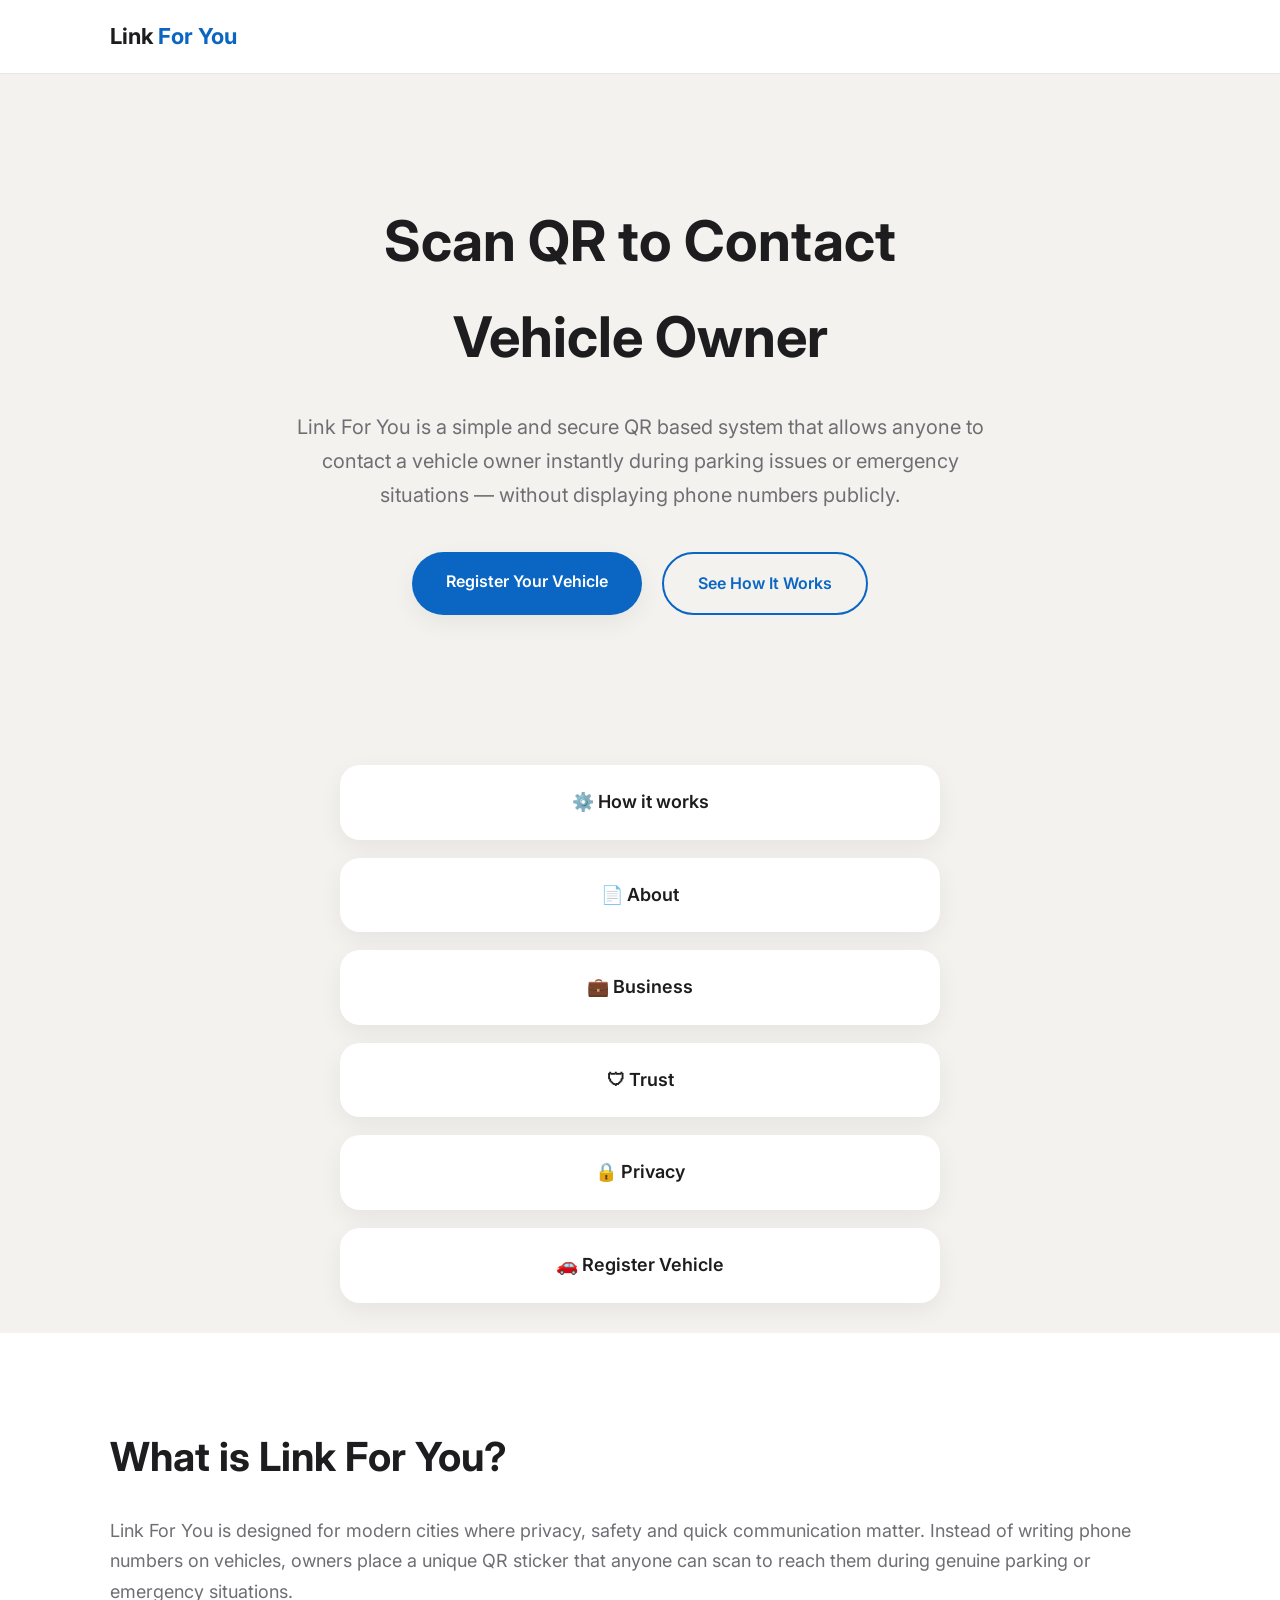
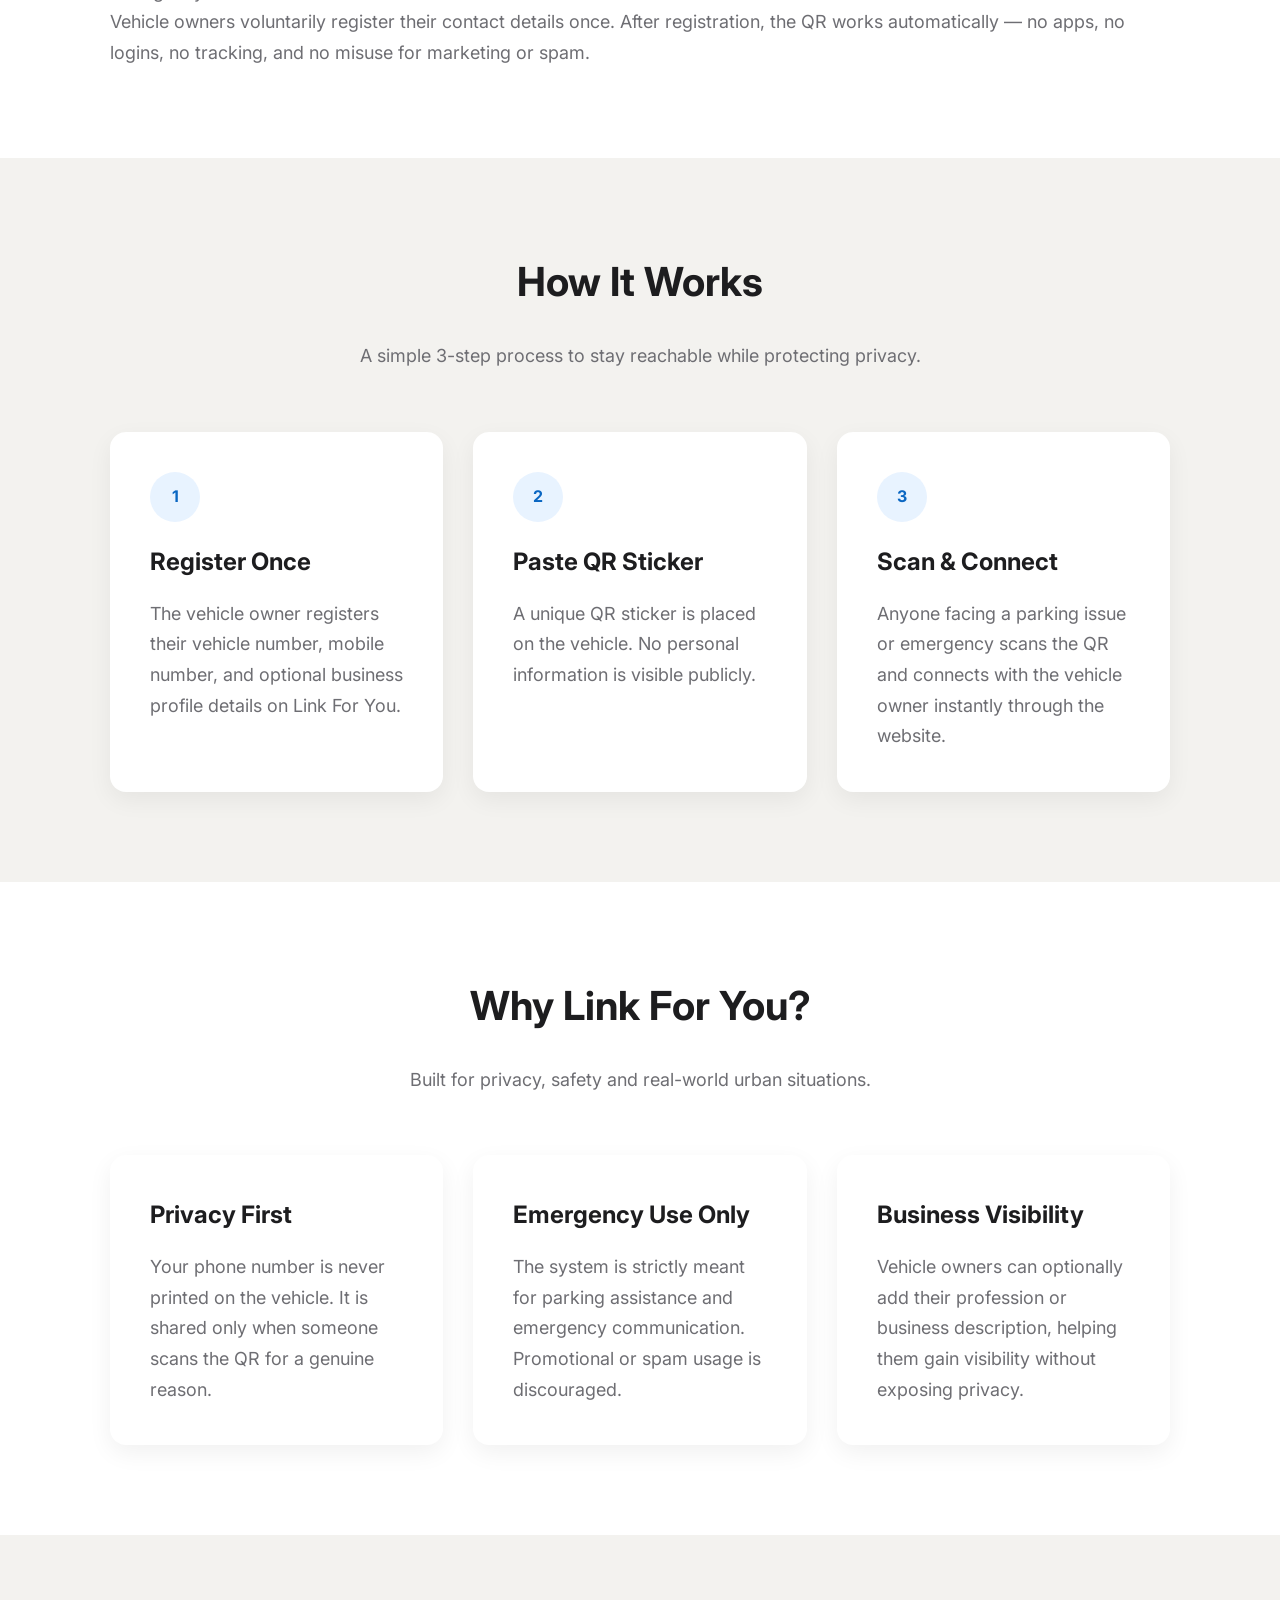
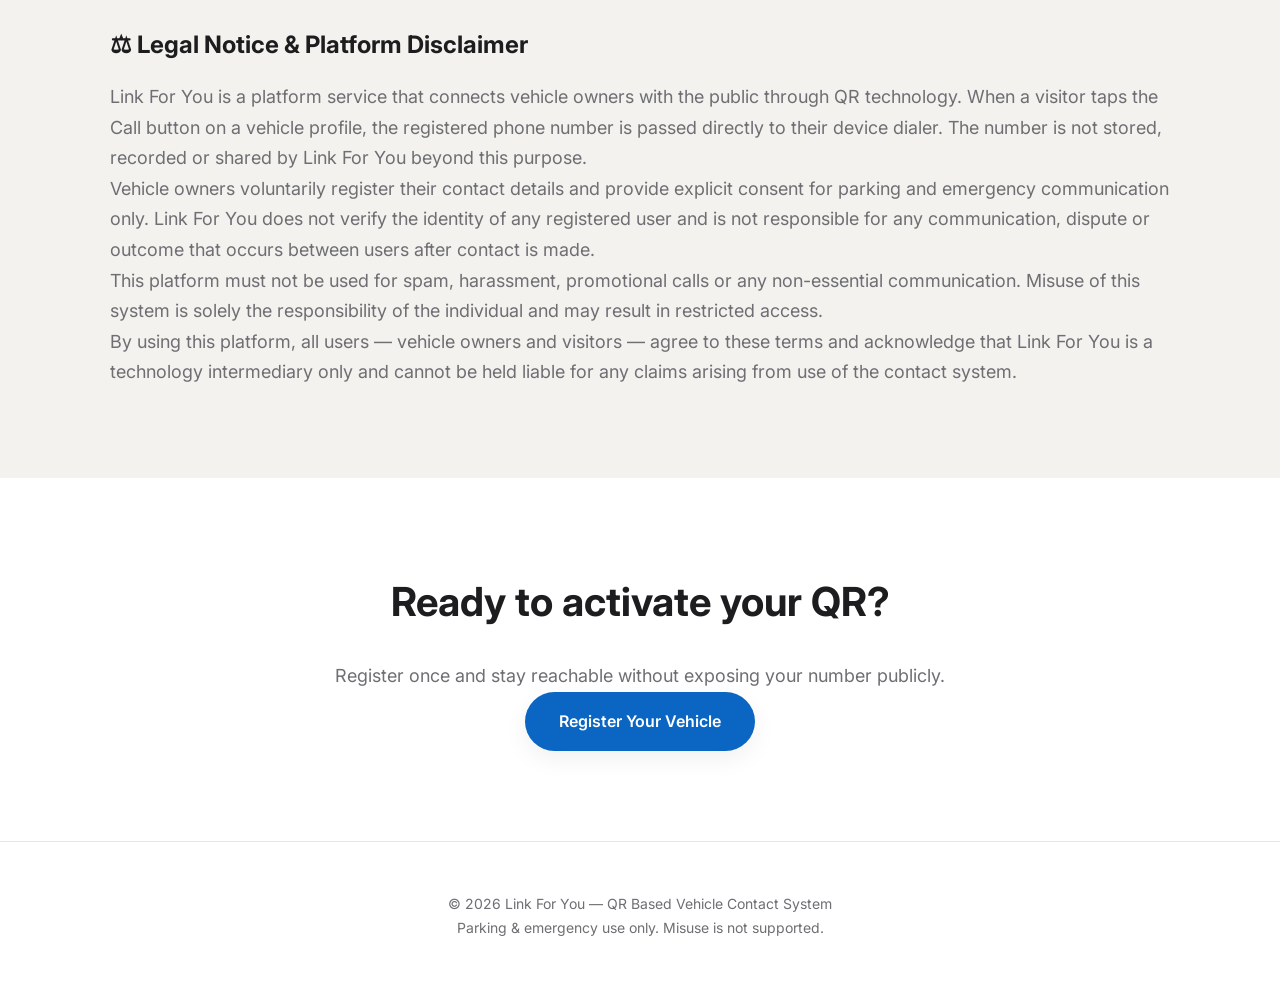
==== commit fc1fd2e5: "Add initial index.html for QR Vehicle Contact System" ====
--- a/index.html
+++ b/index.html
@@ -267,6 +267,54 @@
 
 
 
+<!-- ================= LEGAL DISCLAIMER ================= -->
+
+<section class="section">
+
+<div class="container narrow">
+
+<div class="warning-box">
+
+<h3>⚖ Legal Notice & Platform Disclaimer</h3>
+
+<p>
+Link For You is a platform service that connects vehicle owners
+with the public through QR technology. When a visitor taps the
+Call button on a vehicle profile, the registered phone number
+is passed directly to their device dialer. The number is not
+stored, recorded or shared by Link For You beyond this purpose.
+</p>
+
+<p>
+Vehicle owners voluntarily register their contact details and
+provide explicit consent for parking and emergency communication
+only. Link For You does not verify the identity of any registered
+user and is not responsible for any communication, dispute or
+outcome that occurs between users after contact is made.
+</p>
+
+<p>
+This platform must not be used for spam, harassment, promotional
+calls or any non-essential communication. Misuse of this system
+is solely the responsibility of the individual and may result
+in restricted access.
+</p>
+
+<p>
+By using this platform, all users — vehicle owners and visitors —
+agree to these terms and acknowledge that Link For You is a
+technology intermediary only and cannot be held liable for any
+claims arising from use of the contact system.
+</p>
+
+</div>
+
+</div>
+
+</section>
+
+
+
 <!-- ================= CTA ================= -->
 
 <section class="section cta-section">
--- a/style.css
+++ b/style.css
@@ -1,748 +1,697 @@
-/* ============================================================
-   Link For You — QR Vehicle Contact System
-   Premium CSS | #800020 Maroon | #FFFFFF White | Silver
-   ============================================================ */
-
-@import url('https://fonts.googleapis.com/css2?family=Inter:wght@300;400;500;600;700;800&display=swap');
-
-/* ==================== ROOT ==================== */
-
-:root {
-  --m:           #800020;
-  --m-dk:        #5c0018;
-  --m-lt:        #fdf0f3;
-  --m-glow:      rgba(128, 0, 32, 0.16);
-
-  --white:       #ffffff;
-  --bg:          #f7f7f8;
-  --bg-card:     #ffffff;
-
-  --silver:      #c8c8cc;
-  --silver-lt:   #ebebef;
-  --silver-mist: #f4f4f6;
-
-  --text:        #1a1a1a;
-  --muted:       #6b6b70;
-  --subtle:      #aeaeb5;
-
-  --border:      #e4e4e8;
-  --border-soft: #efeff2;
-
-  --radius:      16px;
-  --radius-sm:   10px;
-  --radius-lg:   24px;
-  --radius-xl:   32px;
-  --pill:        999px;
-
-  --sh-xs:  0 1px 4px rgba(0,0,0,0.04), 0 2px 8px rgba(0,0,0,0.03);
-  --sh-sm:  0 2px 12px rgba(0,0,0,0.05), 0 4px 20px rgba(0,0,0,0.04);
-  --sh:     0 4px 24px rgba(0,0,0,0.07), 0 8px 32px rgba(0,0,0,0.04);
-  --sh-md:  0 8px 40px rgba(0,0,0,0.10), 0 16px 48px rgba(0,0,0,0.05);
-  --sh-m:   0 4px 20px rgba(128,0,32,0.18), 0 8px 32px rgba(128,0,32,0.10);
-
-  --t: 0.22s cubic-bezier(0.4, 0, 0.2, 1);
-}
-
-/* ==================== RESET ==================== */
-
-*, *::before, *::after {
-  margin: 0;
-  padding: 0;
-  box-sizing: border-box;
-}
-
-html { scroll-behavior: smooth; }
-
-body {
-  font-family: 'Inter', -apple-system, BlinkMacSystemFont, sans-serif;
-  background: var(--white);
-  color: var(--text);
-  line-height: 1.6;
-  -webkit-font-smoothing: antialiased;
-  -moz-osx-font-smoothing: grayscale;
-  overflow-x: hidden;
-}
-
-/* ==================== CONTAINER ==================== */
-
-.container {
-  max-width: 1100px;
-  margin: 0 auto;
-  padding: 0 22px;
-}
-
-.container.narrow { max-width: 720px; }
-
-/* ==================== TYPOGRAPHY ==================== */
-
-h2 {
-  font-size: 38px;
-  font-weight: 750;
-  letter-spacing: -0.8px;
-  color: var(--text);
-  margin-bottom: 16px;
-  line-height: 1.15;
-}
-
-h3 {
-  font-size: 19px;
-  font-weight: 650;
-  letter-spacing: -0.3px;
-  color: var(--text);
-  margin-bottom: 10px;
-  line-height: 1.3;
-}
-
-p {
-  font-size: 16px;
-  color: var(--muted);
-  line-height: 1.75;
-}
-
-/* ==================== SECTION TAG ==================== */
-
-.section-tag {
-  display: inline-flex;
-  align-items: center;
-  background: var(--m-lt);
-  color: var(--m);
-  font-size: 11.5px;
-  font-weight: 700;
-  letter-spacing: 0.08em;
-  text-transform: uppercase;
-  padding: 5px 12px;
-  border-radius: var(--pill);
-  border: 1px solid rgba(128,0,32,0.12);
-  margin-bottom: 14px;
-}
-
-/* ==================== SECTIONS ==================== */
-
-.section { padding: 88px 0; }
-
-.section.light { background: var(--bg); }
-
-.text-center { text-align: center; }
-
-/* ==================== NAVBAR ==================== */
-
-.navbar {
-  background: rgba(255,255,255,0.90);
-  backdrop-filter: blur(20px);
-  -webkit-backdrop-filter: blur(20px);
-  border-bottom: 1px solid var(--border-soft);
-  position: sticky;
-  top: 0;
-  z-index: 100;
-  box-shadow: 0 1px 0 var(--border-soft), 0 4px 16px rgba(0,0,0,0.03);
-}
-
-.nav-container {
-  max-width: 1100px;
-  margin: 0 auto;
-  padding: 0 22px;
-  height: 60px;
-  display: flex;
-  align-items: center;
-}
-
-/* ==================== LOGO ==================== */
-
-.logo {
-  display: flex;
-  align-items: center;
-  gap: 10px;
-  font-size: 20px;
-  font-weight: 750;
-  letter-spacing: -0.5px;
-  color: var(--text);
-  cursor: default;
-  user-select: none;
-}
-
-.logo span { color: var(--m); }
-
-.logo-icon {
-  width: 32px;
-  height: 32px;
-  background: var(--m);
-  border-radius: 9px;
-  display: flex;
-  align-items: center;
-  justify-content: center;
-  flex-shrink: 0;
-  box-shadow: 0 2px 8px var(--m-glow);
-}
-
-.logo-icon svg {
-  width: 18px;
-  height: 18px;
-  color: #fff;
-}
-
-.logo-icon.small {
-  width: 22px;
-  height: 22px;
-  border-radius: 6px;
-}
-
-.logo-icon.small svg {
-  width: 13px;
-  height: 13px;
-}
-
-/* ==================== HERO ==================== */
-
-.hero {
-  padding: 100px 22px 88px;
-  text-align: center;
-  background: linear-gradient(180deg, #ffffff 0%, #fafafa 100%);
-  position: relative;
-  overflow: hidden;
-}
-
-.hero::before {
-  content: '';
-  position: absolute;
-  top: -100px;
-  left: 50%;
-  transform: translateX(-50%);
-  width: 800px;
-  height: 500px;
-  background: radial-gradient(ellipse at center, rgba(128,0,32,0.05) 0%, transparent 65%);
-  pointer-events: none;
-}
-
-.hero-wrapper { position: relative; z-index: 1; }
-
-.hero-badge {
-  display: inline-flex;
-  align-items: center;
-  gap: 6px;
-  background: var(--m-lt);
-  color: var(--m);
-  font-size: 12px;
-  font-weight: 650;
-  letter-spacing: 0.02em;
-  padding: 6px 14px;
-  border-radius: var(--pill);
-  border: 1px solid rgba(128,0,32,0.14);
-  margin-bottom: 24px;
-}
-
-.hero-badge svg {
-  width: 13px;
-  height: 13px;
-  fill: var(--m);
-  flex-shrink: 0;
-}
-
-.hero h1 {
-  font-size: 56px;
-  font-weight: 800;
-  letter-spacing: -2px;
-  line-height: 1.07;
-  color: var(--text);
-  margin-bottom: 22px;
-}
-
-.hero p {
-  font-size: 18px;
-  color: var(--muted);
-  max-width: 600px;
-  margin: 0 auto 40px;
-  line-height: 1.7;
-}
-
-/* ==================== HERO ACTIONS ==================== */
-
-.hero-actions {
-  display: flex;
-  justify-content: center;
-  align-items: center;
-  gap: 12px;
-  flex-wrap: wrap;
-}
-
-/* ==================== BUTTONS ==================== */
-
-.btn-primary {
-  display: inline-flex;
-  align-items: center;
-  gap: 8px;
-  background: var(--m);
-  color: #fff;
-  padding: 14px 28px;
-  border-radius: var(--pill);
-  font-size: 15px;
-  font-weight: 650;
-  text-decoration: none;
-  letter-spacing: 0.01em;
-  box-shadow: var(--sh-m);
-  transition: background var(--t), transform var(--t), box-shadow var(--t);
-  border: none;
-  cursor: pointer;
-  -webkit-tap-highlight-color: transparent;
-}
-
-.btn-primary svg {
-  width: 17px;
-  height: 17px;
-  fill: currentColor;
-  flex-shrink: 0;
-}
-
-.btn-primary:hover {
-  background: var(--m-dk);
-  transform: translateY(-2px);
-  box-shadow: 0 8px 28px rgba(128,0,32,0.28), 0 16px 40px rgba(128,0,32,0.12);
-}
-
-.btn-primary:active { transform: scale(0.98); }
-
-.btn-primary.large-btn {
-  padding: 16px 38px;
-  font-size: 16px;
-}
-
-.btn-secondary {
-  display: inline-flex;
-  align-items: center;
-  gap: 6px;
-  background: transparent;
-  color: var(--text);
-  padding: 14px 26px;
-  border-radius: var(--pill);
-  font-size: 15px;
-  font-weight: 600;
-  text-decoration: none;
-  border: 1.5px solid var(--border);
-  transition: border-color var(--t), color var(--t), background var(--t), transform var(--t);
-  -webkit-tap-highlight-color: transparent;
-}
-
-.btn-secondary svg {
-  width: 16px;
-  height: 16px;
-  fill: currentColor;
-  flex-shrink: 0;
-  transition: transform var(--t);
-}
-
-.btn-secondary:hover {
-  border-color: var(--m);
-  color: var(--m);
-  background: var(--m-lt);
-  transform: translateY(-2px);
-}
-
-.btn-secondary:hover svg { transform: translateX(2px); }
-
-/* ==================== PRODUCT SHOWCASE ==================== */
-
-.product-showcase {
-  background: var(--white);
-  border-top: 1px solid var(--border-soft);
-}
-
-/* ==================== STICKER GRID ==================== */
-
-.sticker-grid {
-  display: grid;
-  grid-template-columns: 1fr 1fr 1fr;
-  gap: 16px;
-  margin-top: 10px;
-}
-
-.sticker-img {
-  width: 100%;
-  border-radius: 16px;
-  object-fit: cover;
-  aspect-ratio: 1 / 1;
-  background: var(--silver-mist);
-  border: 1px solid var(--border-soft);
-  transition: transform var(--t), box-shadow var(--t);
-}
-
-.sticker-img:hover {
-  transform: translateY(-4px);
-  box-shadow: var(--sh-md);
-}
-
-/* ==================== SECTION HEADER ==================== */
-
-.section-header {
-  text-align: center;
-  max-width: 680px;
-  margin: 0 auto 56px;
-}
-
-.section-sub {
-  font-size: 17px;
-  color: var(--muted);
-  margin-top: 10px;
-  line-height: 1.65;
-}
-
-/* ==================== STEPS GRID ==================== */
-
-.steps-grid {
-  display: grid;
-  grid-template-columns: repeat(auto-fit, minmax(280px, 1fr));
-  gap: 20px;
-}
-
-.step-card {
-  background: var(--white);
-  padding: 36px 32px;
-  border-radius: var(--radius-lg);
-  border: 1px solid var(--border);
-  box-shadow: var(--sh-xs);
-  transition: transform var(--t), box-shadow var(--t), border-color var(--t);
-  position: relative;
-  overflow: hidden;
-}
-
-.step-card::before {
-  content: '';
-  position: absolute;
-  top: 0; left: 0; right: 0;
-  height: 2.5px;
-  background: var(--m);
-  opacity: 0;
-  transition: opacity var(--t);
-}
-
-.step-card:hover {
-  transform: translateY(-5px);
-  box-shadow: var(--sh-md);
-  border-color: var(--silver);
-}
-
-.step-card:hover::before { opacity: 1; }
-
-.step-number {
-  display: inline-flex;
-  align-items: center;
-  justify-content: center;
-  width: 40px;
-  height: 40px;
-  border-radius: 50%;
-  background: var(--m-lt);
-  border: 1.5px solid rgba(128,0,32,0.15);
-  margin-bottom: 16px;
-}
-
-.step-number span {
-  font-size: 15px;
-  font-weight: 750;
-  color: var(--m);
-  line-height: 1;
-}
-
-.step-icon {
-  width: 44px;
-  height: 44px;
-  background: var(--silver-mist);
-  border-radius: 12px;
-  border: 1px solid var(--border-soft);
-  display: flex;
-  align-items: center;
-  justify-content: center;
-  margin-bottom: 20px;
-}
-
-.step-icon svg {
-  width: 22px;
-  height: 22px;
-  fill: var(--m);
-}
-
-/* ==================== FEATURE GRID ==================== */
-
-.feature-grid {
-  display: grid;
-  grid-template-columns: repeat(auto-fit, minmax(280px, 1fr));
-  gap: 20px;
-}
-
-.feature-card {
-  background: var(--white);
-  padding: 36px 32px;
-  border-radius: var(--radius-lg);
-  border: 1px solid var(--border);
-  box-shadow: var(--sh-xs);
-  transition: transform var(--t), box-shadow var(--t);
-}
-
-.feature-card:hover {
-  transform: translateY(-4px);
-  box-shadow: var(--sh-md);
-}
-
-.feature-icon {
-  width: 48px;
-  height: 48px;
-  background: var(--m-lt);
-  border-radius: 13px;
-  border: 1px solid rgba(128,0,32,0.12);
-  display: flex;
-  align-items: center;
-  justify-content: center;
-  margin-bottom: 20px;
-  box-shadow: 0 2px 8px var(--m-glow);
-}
-
-.feature-icon svg {
-  width: 23px;
-  height: 23px;
-  fill: var(--m);
-}
-
-/* ==================== CTA SECTION ==================== */
-
-.cta-section {
-  background: var(--bg);
-  text-align: center;
-  border-top: 1px solid var(--border-soft);
-  border-bottom: 1px solid var(--border-soft);
-  position: relative;
-  overflow: hidden;
-}
-
-.cta-section::before {
-  content: '';
-  position: absolute;
-  bottom: -100px;
-  left: 50%;
-  transform: translateX(-50%);
-  width: 700px;
-  height: 400px;
-  background: radial-gradient(ellipse at center, rgba(128,0,32,0.06) 0%, transparent 65%);
-  pointer-events: none;
-}
-
-.cta-section .container { position: relative; z-index: 1; }
-
-.cta-icon {
-  width: 64px;
-  height: 64px;
-  background: var(--m-lt);
-  border-radius: 18px;
-  border: 1.5px solid rgba(128,0,32,0.14);
-  display: flex;
-  align-items: center;
-  justify-content: center;
-  margin: 0 auto 24px;
-  box-shadow: 0 4px 16px var(--m-glow);
-}
-
-.cta-icon svg {
-  width: 30px;
-  height: 30px;
-  fill: var(--m);
-}
-
-.cta-section h2 { font-size: 44px; margin-bottom: 14px; }
-
-.cta-section p {
-  font-size: 17px;
-  color: var(--muted);
-  max-width: 480px;
-  margin: 0 auto 34px;
-}
-
-/* ==================== FOOTER ==================== */
-
-.footer {
-  background: var(--white);
-  padding: 52px 22px;
-  text-align: center;
-  border-top: 1px solid var(--border-soft);
-}
-
-.footer-logo {
-  display: inline-flex;
-  align-items: center;
-  gap: 8px;
-  font-size: 16px;
-  font-weight: 700;
-  color: var(--text);
-  margin-bottom: 20px;
-}
-
-.footer p {
-  font-size: 13.5px;
-  color: var(--muted);
-  margin-bottom: 6px;
-}
-
-.footer .small {
-  font-size: 12px;
-  color: var(--subtle);
-}
-
-/* ==================== FORM ==================== */
-
-.form-card {
-  background: var(--white);
-  padding: 44px;
-  border-radius: var(--radius-xl);
-  border: 1px solid var(--border);
-  box-shadow: var(--sh);
-  max-width: 550px;
-  margin: 56px auto;
-}
-
-input, textarea, select {
-  width: 100%;
-  padding: 14px 16px;
-  border-radius: var(--radius-sm);
-  border: 1.5px solid var(--border);
-  font-size: 15px;
-  font-family: inherit;
-  color: var(--text);
-  background: var(--silver-mist);
-  margin-bottom: 18px;
-  transition: border-color var(--t), box-shadow var(--t), background var(--t);
-  outline: none;
-  appearance: none;
-}
-
-input:focus, textarea:focus, select:focus {
-  border-color: var(--m);
-  background: var(--white);
-  box-shadow: 0 0 0 3.5px rgba(128,0,32,0.10);
-}
-
-input::placeholder, textarea::placeholder { color: var(--silver); }
-
-label {
-  display: block;
-  font-size: 13px;
-  font-weight: 650;
-  color: var(--text);
-  margin-bottom: 7px;
-}
-
-/* ==================== OWNER CARD ==================== */
-
-.owner-card {
-  background: var(--white);
-  padding: 32px;
-  border-radius: var(--radius-lg);
-  border: 1px solid var(--border);
-  box-shadow: var(--sh);
-  max-width: 560px;
-  margin: 40px auto;
-}
-
-.info-row {
-  display: flex;
-  justify-content: space-between;
-  align-items: center;
-  padding: 13px 0;
-  border-bottom: 1px solid var(--border-soft);
-  gap: 12px;
-}
-
-.info-row:last-child { border-bottom: none; }
-
-.label {
-  font-weight: 600;
-  color: var(--subtle);
-  font-size: 12px;
-  letter-spacing: 0.05em;
-  text-transform: uppercase;
-}
-
-.value {
-  font-weight: 650;
-  color: var(--text);
-  font-size: 15px;
-  text-align: right;
-}
-
-/* ==================== ACTION BUTTONS ==================== */
-
-.action-buttons {
-  display: flex;
-  flex-direction: column;
-  gap: 12px;
-  margin-top: 24px;
-}
-
-/* ==================== FLOAT BUTTON ==================== */
-
-.order-float {
-  position: fixed;
-  bottom: 22px;
-  right: 20px;
-  background: var(--m);
-  color: white;
-  padding: 13px 20px;
-  border-radius: var(--pill);
-  font-size: 13px;
-  font-weight: 700;
-  text-decoration: none;
-  box-shadow: var(--sh-m);
-  display: flex;
-  flex-direction: column;
-  align-items: center;
-  z-index: 99;
-  transition: transform var(--t), box-shadow var(--t);
-  -webkit-tap-highlight-color: transparent;
-}
-
-.order-float:hover {
-  transform: translateY(-2px);
-  box-shadow: 0 10px 32px rgba(128,0,32,0.3);
-}
-
-.order-float span {
-  font-size: 10.5px;
-  font-weight: 500;
-  display: block;
-  opacity: 0.82;
-  margin-top: 1px;
-}
-
-/* ==================== UTILS ==================== */
-
-::selection { background: rgba(128,0,32,0.12); color: var(--m-dk); }
-::-webkit-scrollbar { width: 5px; }
-::-webkit-scrollbar-track { background: var(--bg); }
-::-webkit-scrollbar-thumb { background: var(--silver); border-radius: 3px; }
-::-webkit-scrollbar-thumb:hover { background: var(--m); }
-
-/* ==================== RESPONSIVE ==================== */
-
-@media (max-width: 768px) {
-  .section { padding: 64px 0; }
-  .hero { padding: 78px 18px 64px; }
-  .hero h1 { font-size: 40px; letter-spacing: -1.2px; }
-  .hero p { font-size: 16.5px; }
-  h2 { font-size: 32px; }
-  .cta-section h2 { font-size: 34px; }
-  .step-card, .feature-card { padding: 28px 24px; }
-  .form-card { padding: 30px 20px; margin: 28px auto; }
-  .sticker-grid { gap: 10px; }
-}
-
-@media (max-width: 480px) {
-  .hero h1 { font-size: 32px; letter-spacing: -1px; }
-  .hero-actions {
-    flex-direction: column;
-    width: 100%;
-    padding: 0 4px;
+/* ======================================================
+Bharat.io – Full UI CSS
+Clean Startup Design
+Card Layout + Responsive
+====================================================== */
+
+/* ================= ROOT COLORS ================= */
+
+:root{
+
+--primary:#0A66C2;
+--primary-dark:#004182;
+
+--navy:#0F3057;
+
+--bg:#F3F2EF;
+
+--white:#ffffff;
+
+--text:#1D1D1F;
+--muted:#6E6E73;
+
+--border:#E6E6E6;
+
+--radius:16px;
+
+--shadow:0 8px 24px rgba(0,0,0,0.06);
+
+--shadow2:0 15px 40px rgba(0,0,0,0.08);
+
+}
+
+/* ================= RESET ================= */
+
+*{
+margin:0;
+padding:0;
+box-sizing:border-box;
+}
+
+html{
+scroll-behavior:smooth;
+}
+
+body{
+
+font-family:'Inter',sans-serif;
+
+background:var(--bg);
+
+color:var(--text);
+
+line-height:1.7;
+
+}
+
+/* ================= CONTAINER ================= */
+
+.container{
+
+max-width:1100px;
+
+margin:auto;
+
+padding:0 20px;
+
+}
+
+/* ================= SECTIONS ================= */
+
+.section{
+
+padding:90px 0;
+
+}
+
+.section.light{
+
+background:var(--white);
+
+}
+
+/* ================= NAVBAR ================= */
+
+.navbar{
+
+background:var(--white);
+
+border-bottom:1px solid var(--border);
+
+}
+
+.nav-container{
+
+max-width:1100px;
+
+margin:auto;
+
+padding:18px 20px;
+
+display:flex;
+
+justify-content:space-between;
+
+align-items:center;
+
+}
+
+.logo{
+
+font-size:22px;
+
+font-weight:700;
+
+}
+
+.logo span{
+
+color:var(--primary);
+
+}
+
+/* ================= NAV ================= */
+
+nav{
+
+display:flex;
+
+align-items:center;
+
+}
+
+nav a{
+
+margin-left:24px;
+
+text-decoration:none;
+
+font-size:15px;
+
+color:var(--muted);
+
+font-weight:500;
+
+}
+
+nav a:hover{
+
+color:var(--primary);
+
+}
+
+/* ================= SMALL BUTTON ================= */
+
+.btn-small{
+
+background:var(--primary);
+
+color:white!important;
+
+padding:8px 18px;
+
+border-radius:30px;
+
+font-weight:600;
+
+}
+
+/* ================= HERO ================= */
+
+.hero{
+
+padding:120px 20px;
+
+text-align:center;
+
+}
+
+.hero h1{
+
+font-size:56px;
+
+font-weight:700;
+
+margin-bottom:25px;
+
+}
+
+.hero p{
+
+font-size:20px;
+
+color:var(--muted);
+
+max-width:700px;
+
+margin:auto;
+
+margin-bottom:40px;
+
+}
+
+/* ================= HERO BUTTONS ================= */
+
+.hero-actions{
+
+display:flex;
+
+justify-content:center;
+
+gap:20px;
+
+flex-wrap:wrap;
+
+}
+
+/* ================= BUTTONS ================= */
+
+.btn-primary{
+
+background:var(--primary);
+
+color:white;
+
+padding:16px 34px;
+
+border-radius:40px;
+
+font-weight:600;
+
+text-decoration:none;
+
+display:inline-block;
+
+box-shadow:var(--shadow);
+
+}
+
+.btn-primary:hover{
+
+background:var(--primary-dark);
+
+}
+
+.btn-secondary{
+
+border:2px solid var(--primary);
+
+color:var(--primary);
+
+padding:16px 34px;
+
+border-radius:40px;
+
+font-weight:600;
+
+text-decoration:none;
+
+}
+
+.btn-secondary:hover{
+
+background:var(--primary);
+
+color:white;
+
+}
+
+/* ================= TEXT ================= */
+
+h2{
+
+font-size:40px;
+
+margin-bottom:25px;
+
+}
+
+h3{
+
+font-size:24px;
+
+margin-bottom:16px;
+
+}
+
+p{
+
+font-size:18px;
+
+color:var(--muted);
+
+}
+
+/* ================= SECTION HEADER ================= */
+
+.section-header{
+
+text-align:center;
+
+max-width:700px;
+
+margin:auto;
+
+margin-bottom:60px;
+
+}
+
+/* ================= STEP GRID ================= */
+
+.steps-grid{
+
+display:grid;
+
+grid-template-columns:repeat(auto-fit,minmax(260px,1fr));
+
+gap:30px;
+
+}
+
+/* ================= STEP CARD ================= */
+
+.step-card{
+
+background:white;
+
+padding:40px;
+
+border-radius:var(--radius);
+
+box-shadow:var(--shadow);
+
+transition:.3s;
+
+}
+
+.step-card:hover{
+
+transform:translateY(-5px);
+
+box-shadow:var(--shadow2);
+
+}
+
+/* ================= STEP NUMBER ================= */
+
+.step-number{
+
+width:50px;
+
+height:50px;
+
+border-radius:50%;
+
+background:#E8F3FF;
+
+color:var(--primary);
+
+display:flex;
+
+align-items:center;
+
+justify-content:center;
+
+font-weight:700;
+
+margin-bottom:20px;
+
+}
+
+/* ================= FEATURE GRID ================= */
+
+.feature-grid{
+
+display:grid;
+
+grid-template-columns:repeat(auto-fit,minmax(260px,1fr));
+
+gap:30px;
+
+}
+
+/* ================= FEATURE CARD ================= */
+
+.feature-card{
+
+background:white;
+
+padding:40px;
+
+border-radius:var(--radius);
+
+box-shadow:var(--shadow);
+
+}
+
+.feature-card:hover{
+
+box-shadow:var(--shadow2);
+
+}
+
+/* ================= MENU CARDS ================= */
+
+.top-menu{
+
+padding:30px 20px;
+
+}
+
+.menu-container{
+
+max-width:600px;
+
+margin:auto;
+
+display:flex;
+
+flex-direction:column;
+
+gap:18px;
+
+}
+
+.menu-card{
+
+background:white;
+
+padding:22px;
+
+border-radius:20px;
+
+text-decoration:none;
+
+color:var(--text);
+
+font-size:18px;
+
+font-weight:600;
+
+display:flex;
+
+justify-content:center;
+
+align-items:center;
+
+box-shadow:var(--shadow);
+
+transition:.25s;
+
+}
+
+.menu-card:hover{
+
+transform:translateY(-3px);
+
+box-shadow:var(--shadow2);
+
+}
+
+/* ================= PROFILE CARD ================= */
+
+.owner-card{
+
+background:white;
+
+padding:34px;
+
+border-radius:var(--radius);
+
+box-shadow:var(--shadow);
+
+max-width:560px;
+
+margin:40px auto;
+
+}
+
+/* ================= INFO ROW ================= */
+
+.info-row{
+
+display:flex;
+
+justify-content:space-between;
+
+padding:14px 0;
+
+border-bottom:1px solid var(--border);
+
+}
+
+.label{
+
+font-weight:600;
+
+color:var(--muted);
+
+font-size:14px;
+
+}
+
+.value{
+
+font-weight:700;
+
+}
+
+/* ================= ACTION BUTTONS ================= */
+
+.action-buttons{
+
+display:flex;
+
+flex-direction:column;
+
+gap:14px;
+
+margin-top:25px;
+
+}
+
+/* ================= FORM ================= */
+
+.form-card{
+
+background:white;
+
+padding:40px;
+
+border-radius:var(--radius);
+
+box-shadow:var(--shadow);
+
+max-width:550px;
+
+margin:50px auto;
+
+}
+
+input,
+textarea,
+select{
+
+width:100%;
+
+padding:16px;
+
+border-radius:12px;
+
+border:1px solid var(--border);
+
+font-size:16px;
+
+margin-bottom:20px;
+
+}
+
+input:focus,
+textarea:focus,
+select:focus{
+
+border-color:var(--primary);
+
+outline:none;
+
+box-shadow:0 0 0 3px rgba(10,102,194,0.15);
+
+}
+
+/* ================= CTA ================= */
+
+.cta-section{
+
+background:white;
+
+text-align:center;
+
+}
+
+/* ================= FOOTER ================= */
+
+.footer{
+
+background:white;
+
+padding:50px 20px;
+
+text-align:center;
+
+border-top:1px solid var(--border);
+
+}
+
+.footer p{
+
+font-size:14px;
+
+color:var(--muted);
+
+}
+
+/* ================= RESPONSIVE ================= */
+
+@media(max-width:768px){
+
+.hero h1{
+
+font-size:40px;
+
+}
+
+.hero-actions{
+
+flex-direction:column;
+
+}
+
+nav{
+
+flex-wrap:wrap;
+
+justify-content:center;
+
+margin-top:10px;
+
+}
+
+nav a{
+
+margin-left:0;
+
+margin-right:12px;
+
+}
+
+}
+
+@media(max-width:480px){
+
+.hero h1{
+
+font-size:32px;
+
+}
+
+.section{
+
+padding:60px 0;
+
+}
+
+p{
+
+font-size:16px;
+
+}
+
+}
+
+/* ================= FLOAT BUTTON ================= */
+
+.order-float{
+
+position:fixed;
+
+bottom:20px;
+
+right:20px;
+
+background:#25D366;
+
+color:white;
+
+padding:14px 18px;
+
+border-radius:40px;
+
+font-size:14px;
+
+font-weight:600;
+
+text-decoration:none;
+
+box-shadow:0 5px 12px rgba(0,0,0,0.3);
+
+display:none;
+
+}
+
+.order-float span{
+
+font-size:11px;
+
+display:block;
+
   }
-  .btn-primary,
-  .btn-secondary {
-    width: 100%;
-    justify-content: center;
-  }
-  .section { padding: 52px 0; }
-  p { font-size: 15.5px; }
-  h2 { font-size: 28px; }
-  .sticker-grid { grid-template-columns: 1fr; }
-}
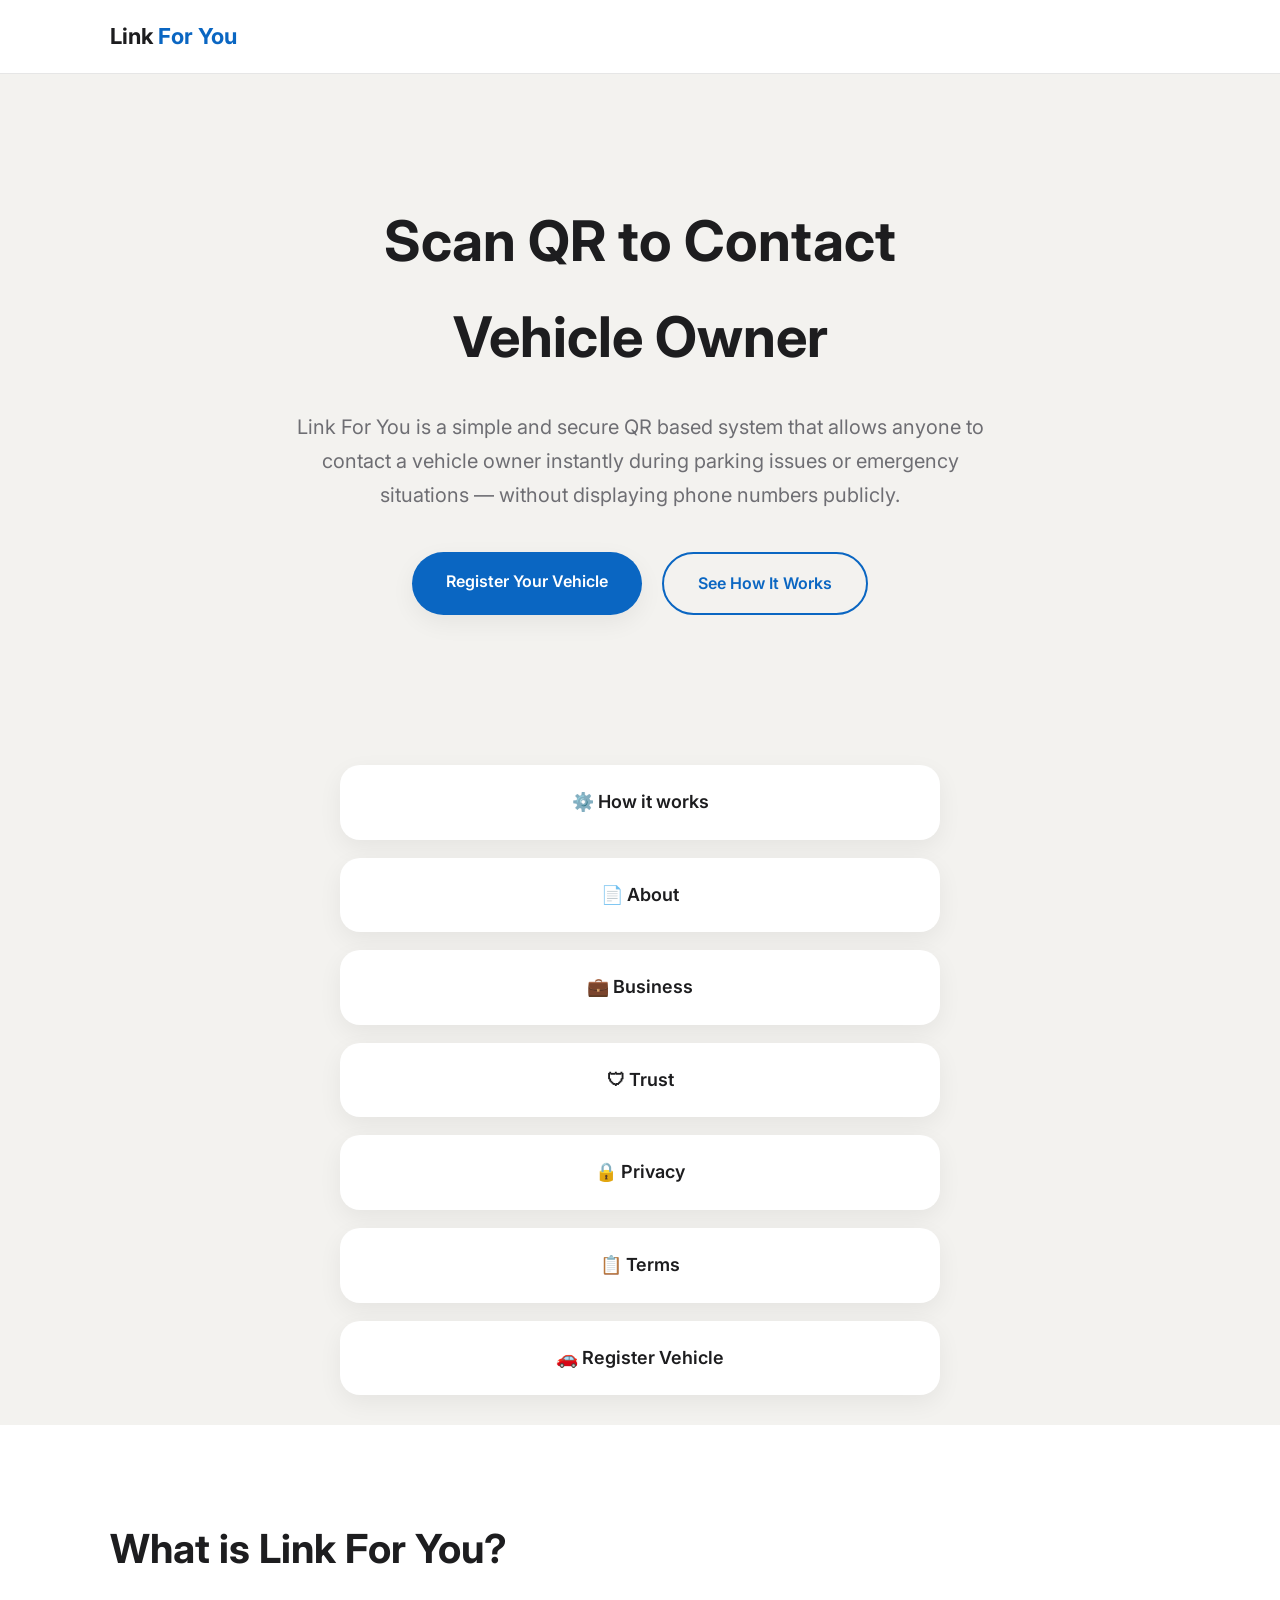
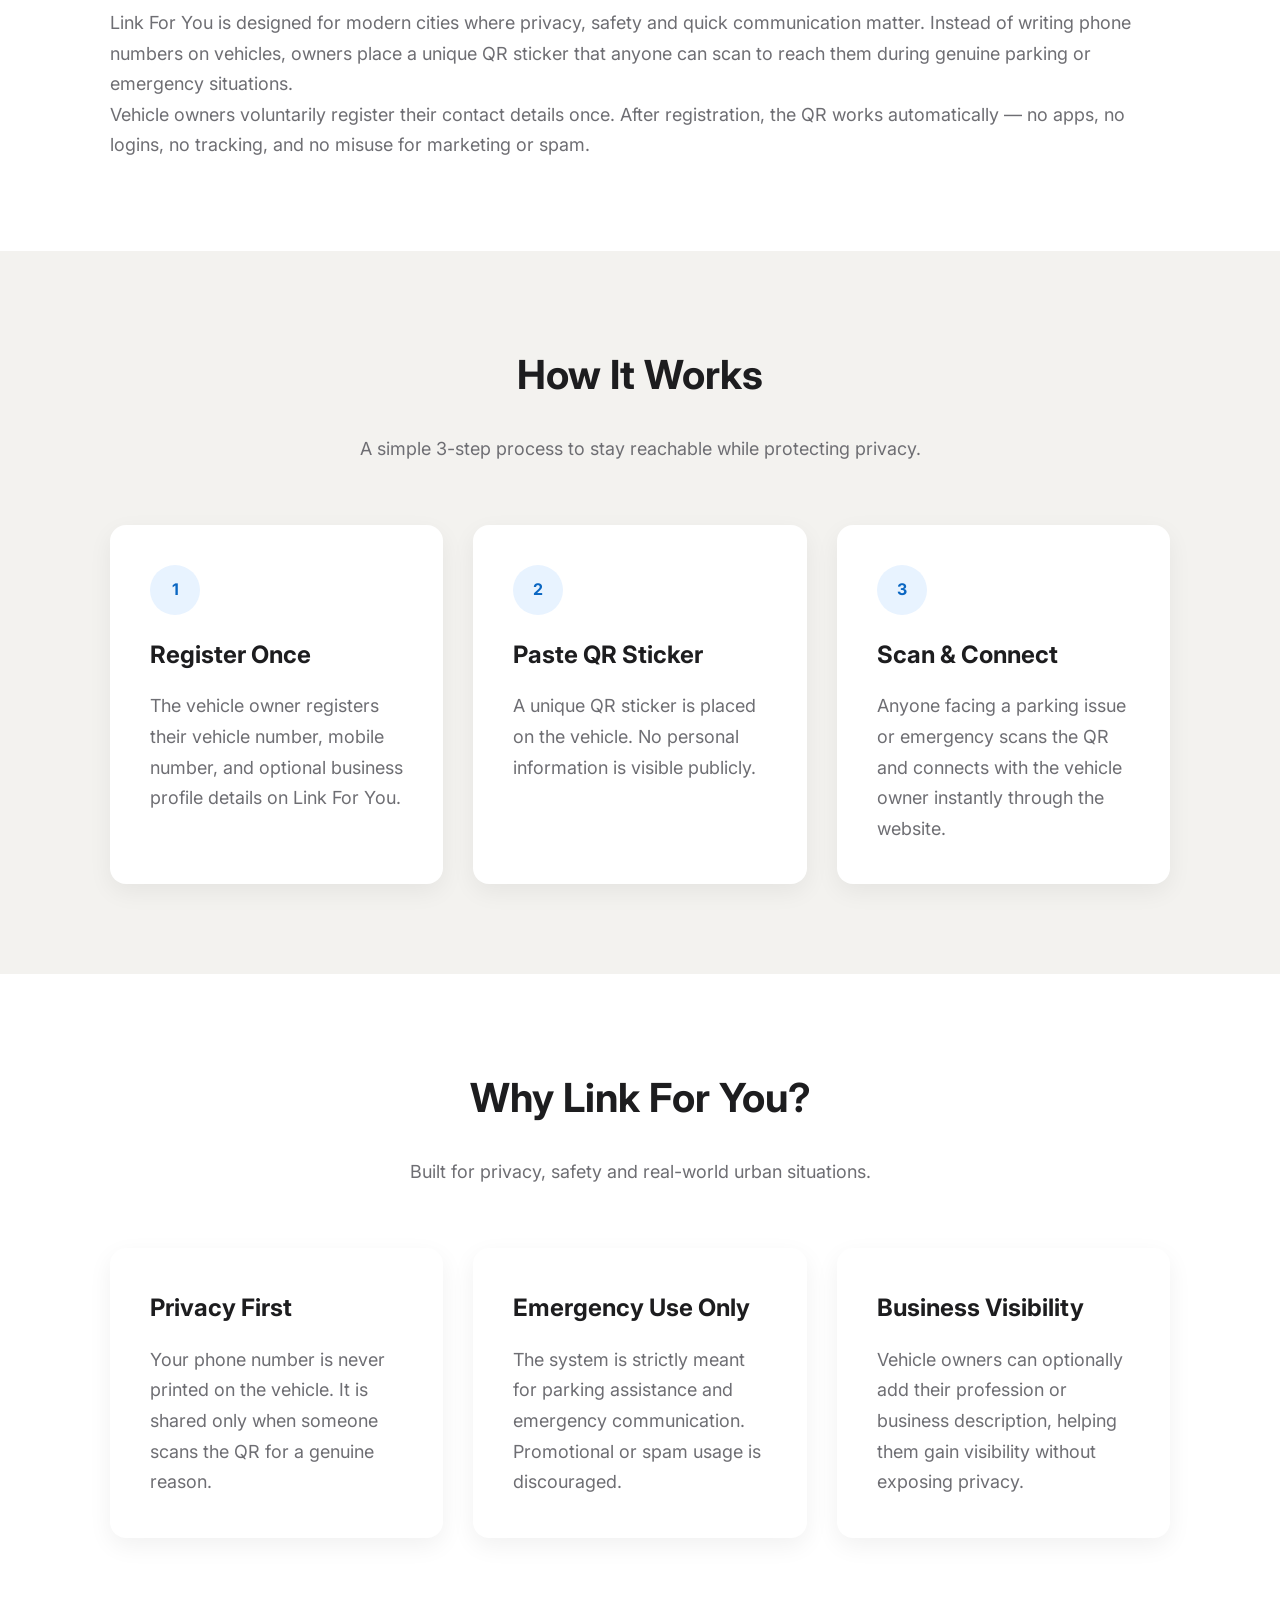
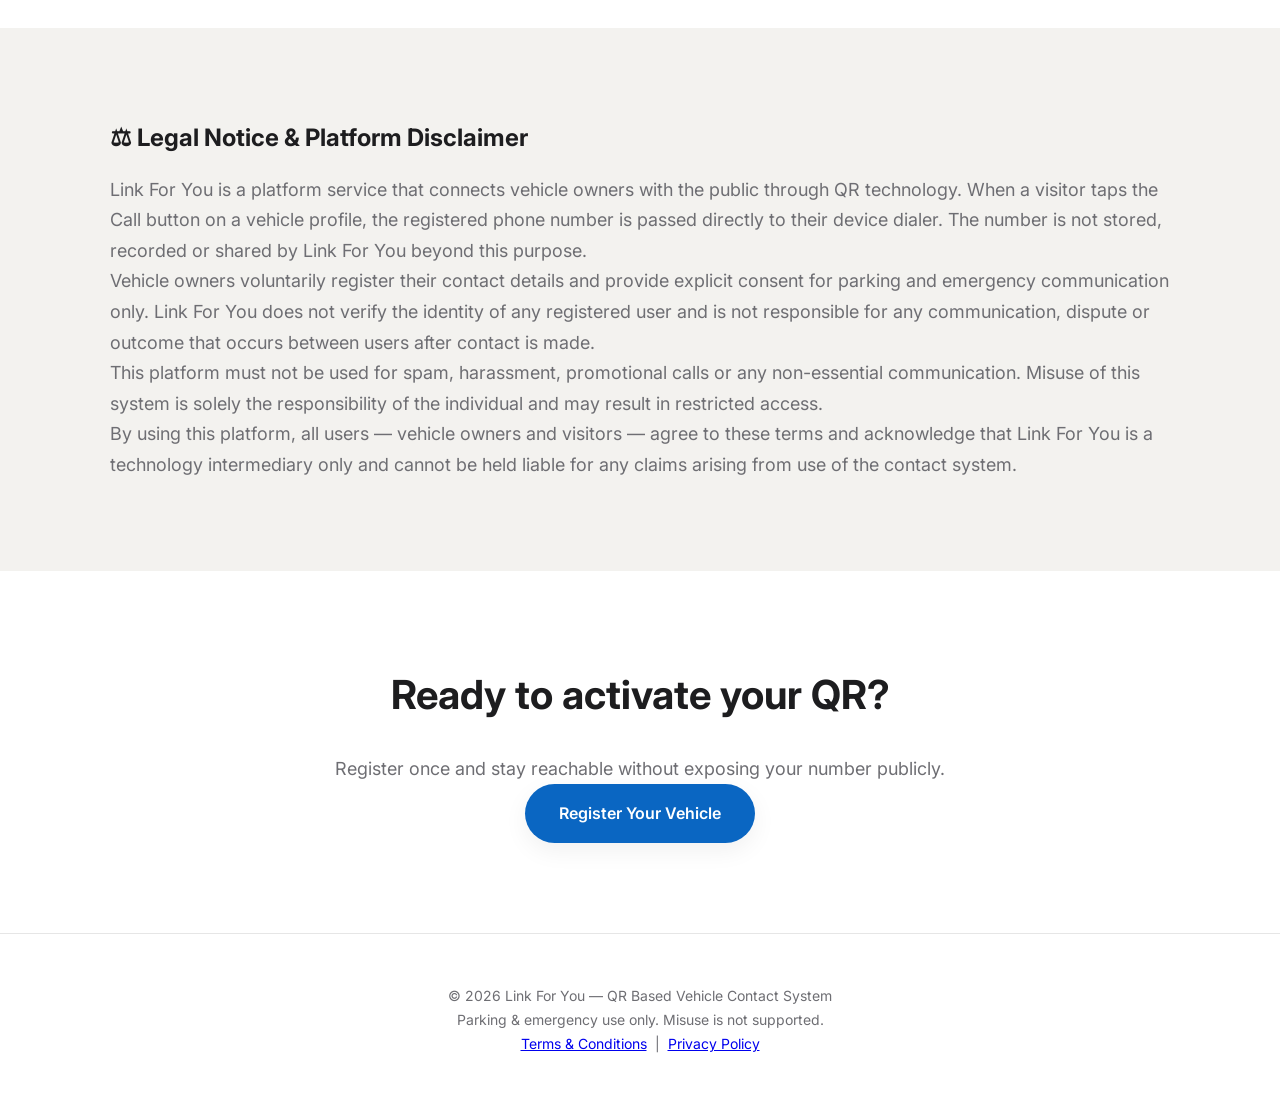
==== commit 0efb7c97: "Add initial HTML structure for QR Vehicle Contact System" ====
--- a/index.html
+++ b/index.html
@@ -104,6 +104,10 @@
 
 <a href="privacy.html" class="menu-card">
 🔒 Privacy
+</a>
+
+<a href="terms.html" class="menu-card">
+📋 Terms
 </a>
 
 <a href="register.html" class="menu-card register-card">
@@ -351,6 +355,10 @@
 Parking & emergency use only. Misuse is not supported.
 </p>
 
+<p class="small">
+<a href="terms.html">Terms &amp; Conditions</a> &nbsp;|&nbsp; <a href="privacy.html">Privacy Policy</a>
+</p>
+
 </div>
 
 </footer>
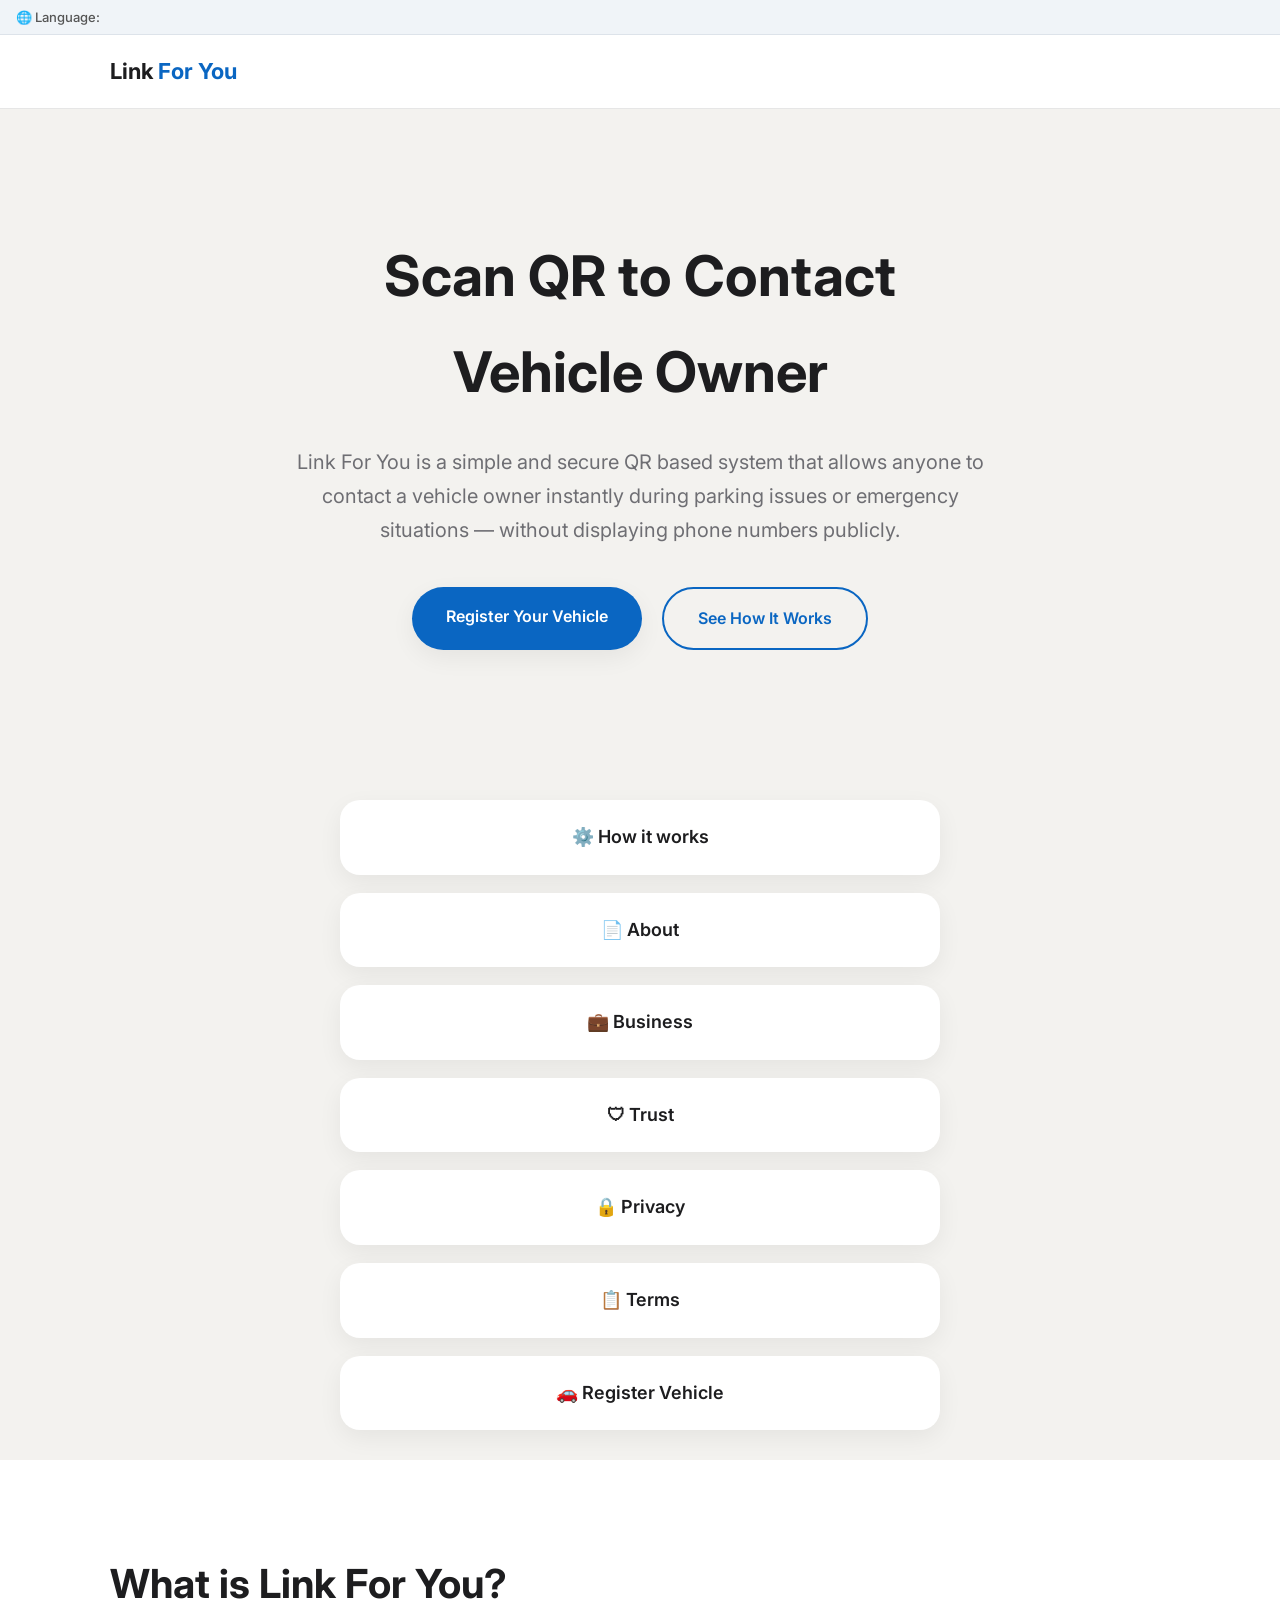
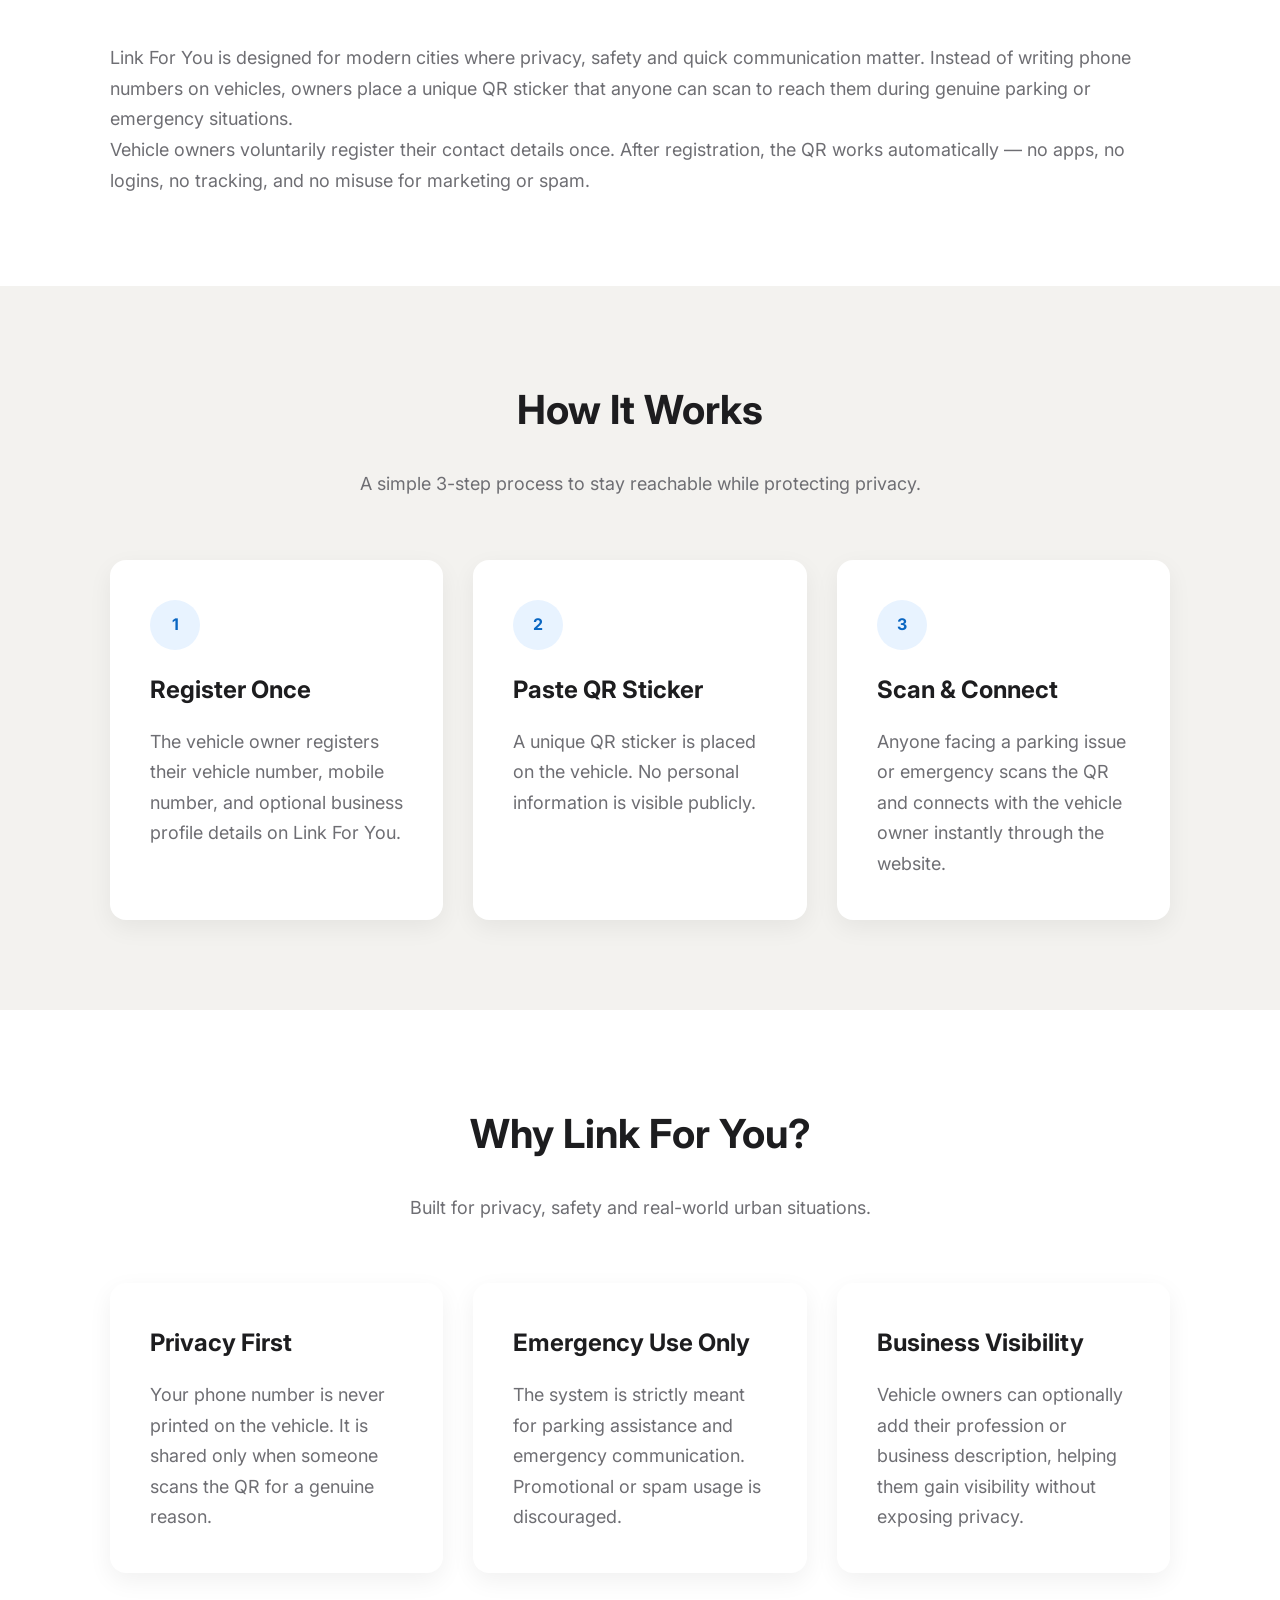
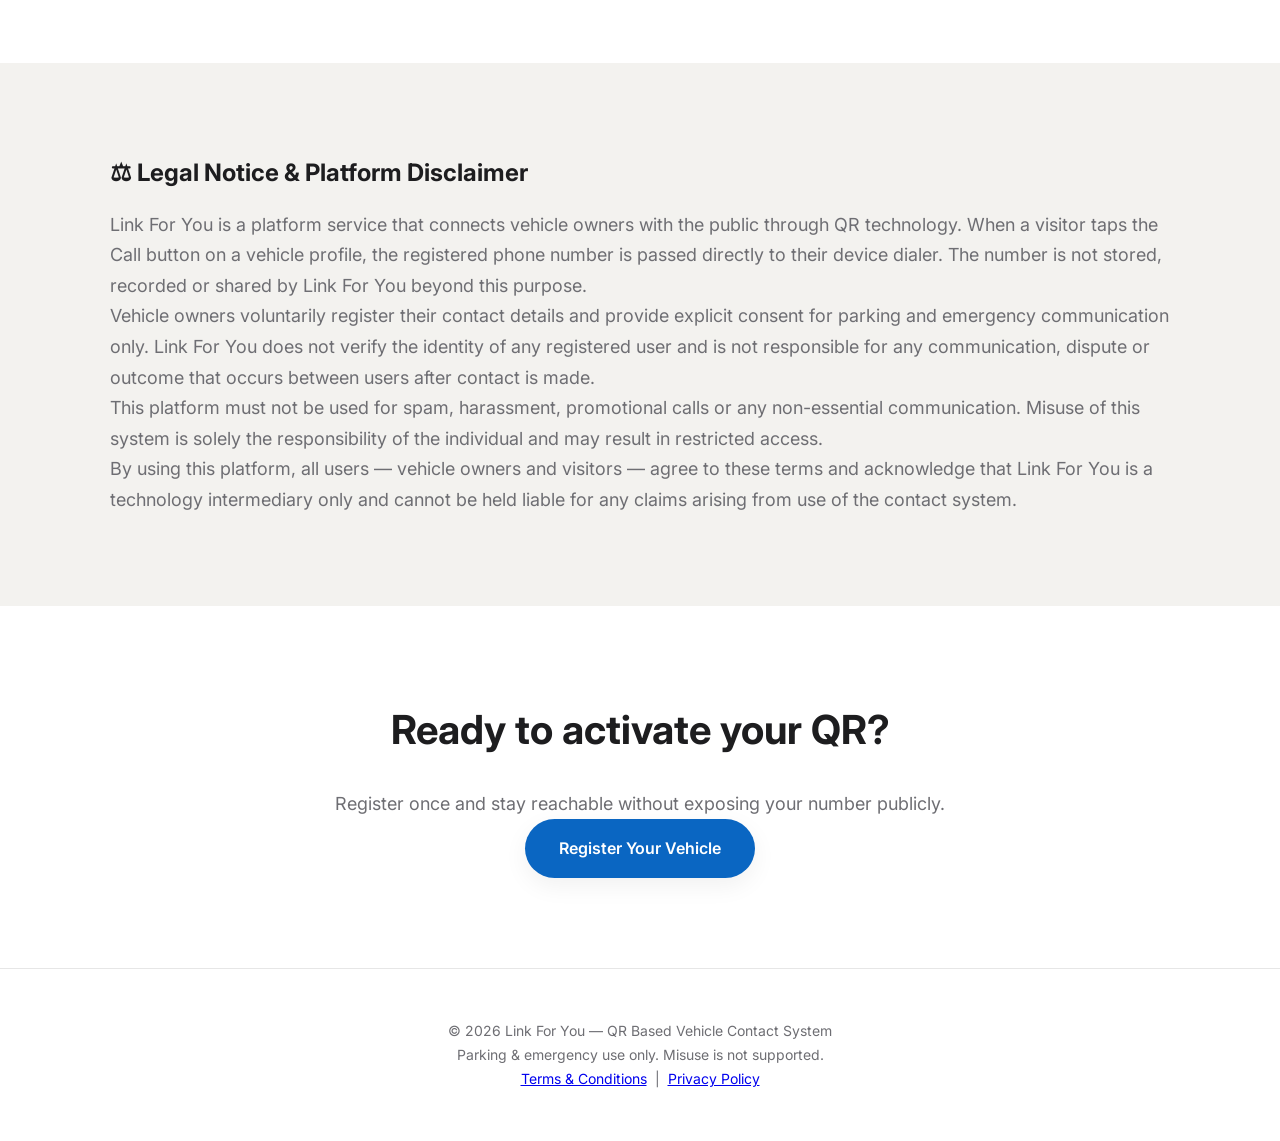
==== commit d6edb9ca: "Add initial index.html for QR Vehicle Contact System" ====
--- a/index.html
+++ b/index.html
@@ -24,10 +24,48 @@
 <meta name="mobile-web-app-capable" content="yes">
 <meta name="apple-mobile-web-app-capable" content="yes">
 
+<!-- Google Translate -->
+<script type="text/javascript">
+function googleTranslateElementInit() {
+  new google.translate.TranslateElement({
+    pageLanguage: 'en',
+    layout: google.translate.TranslateElement.InlineLayout.SIMPLE,
+    autoDisplay: false
+  }, 'google_translate_element');
+}
+</script>
+<script type="text/javascript" src="//translate.google.com/translate_a/element.js?cb=googleTranslateElementInit"></script>
+
+<style>
+.translate-bar {
+  background: #f0f4f8;
+  border-bottom: 1px solid #dde3ea;
+  padding: 6px 16px;
+  display: flex;
+  align-items: center;
+  gap: 8px;
+  font-size: 13px;
+  color: #555;
+}
+.translate-bar span {
+  font-weight: 500;
+}
+.goog-te-banner-frame { display: none !important; }
+body { top: 0 !important; }
+</style>
+
 </head>
 
 
 <body>
+
+<!-- ================= TRANSLATE BAR ================= -->
+
+<div class="translate-bar">
+  <span>🌐 Language:</span>
+  <div id="google_translate_element"></div>
+</div>
+
 
 <!-- ================= NAVBAR ================= -->
 
@@ -393,4 +431,5 @@
 
 
 </body>
-</html>
+  </html>
+
